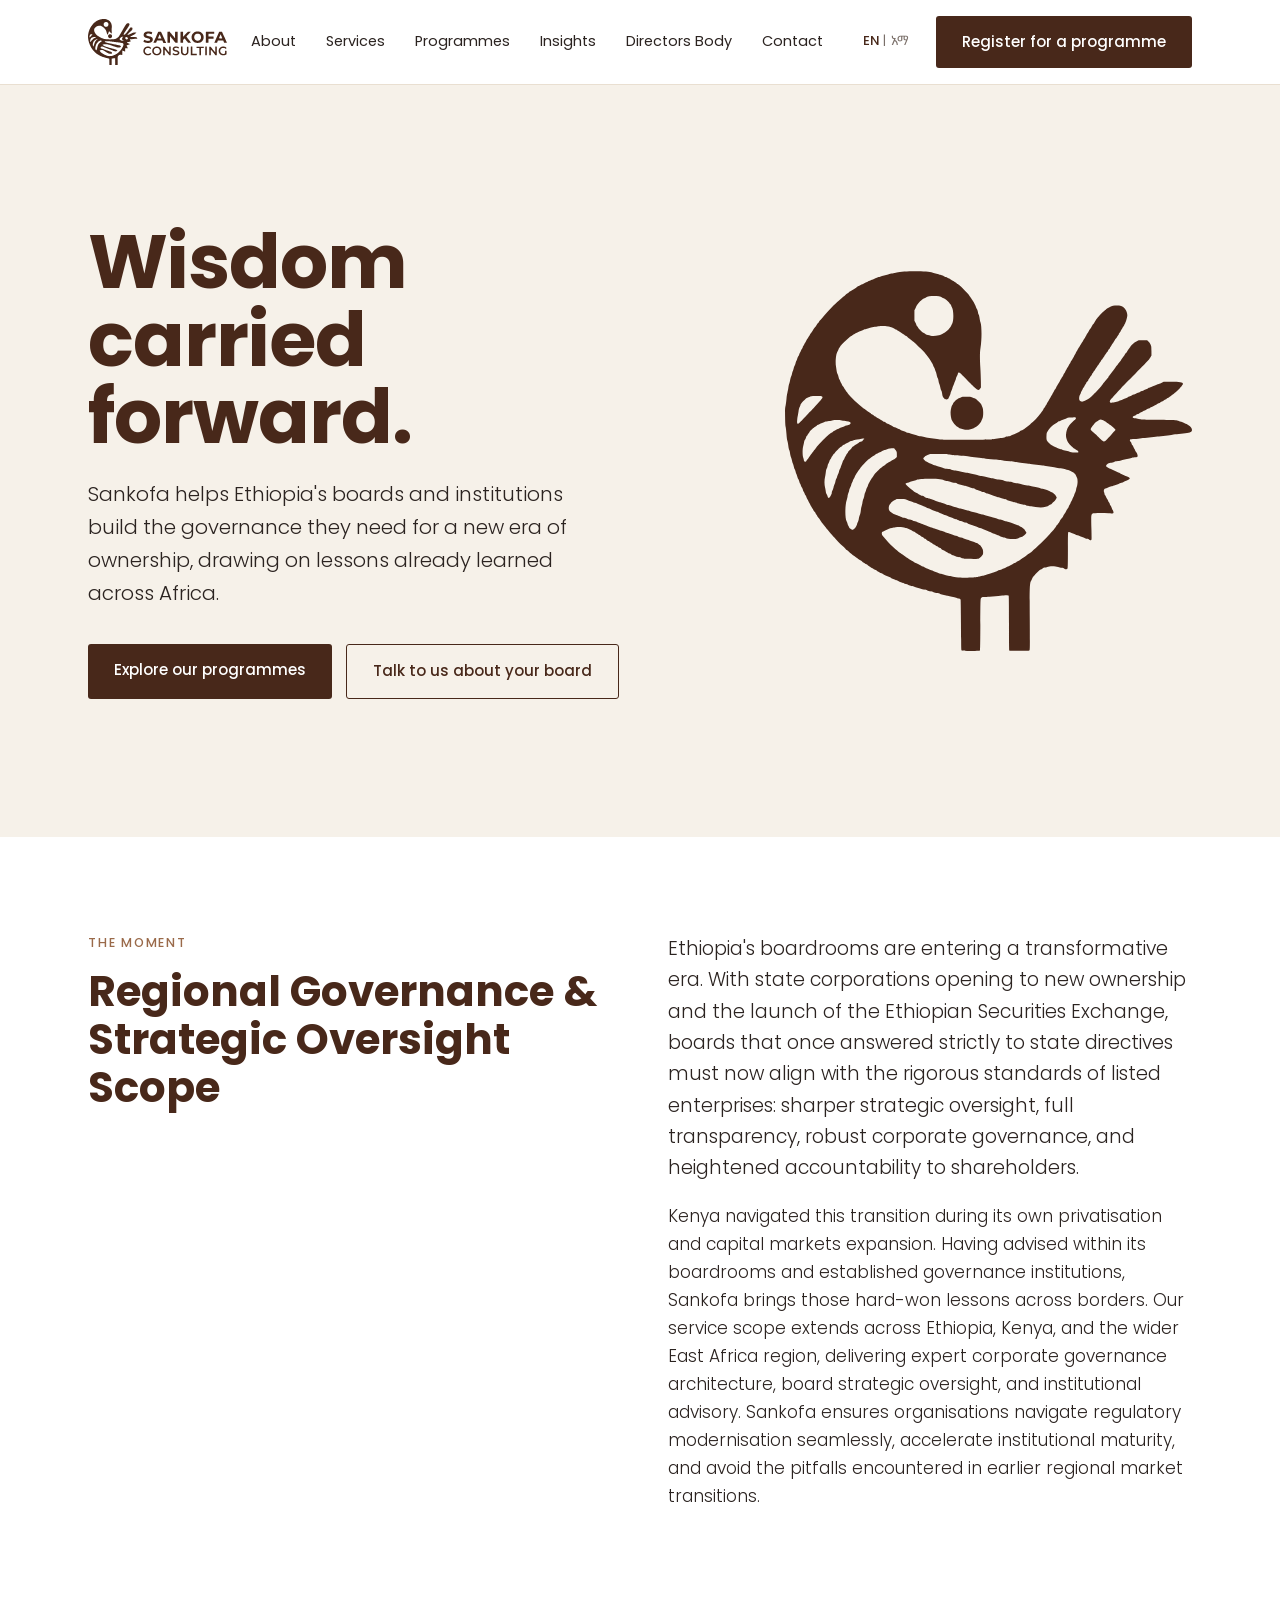
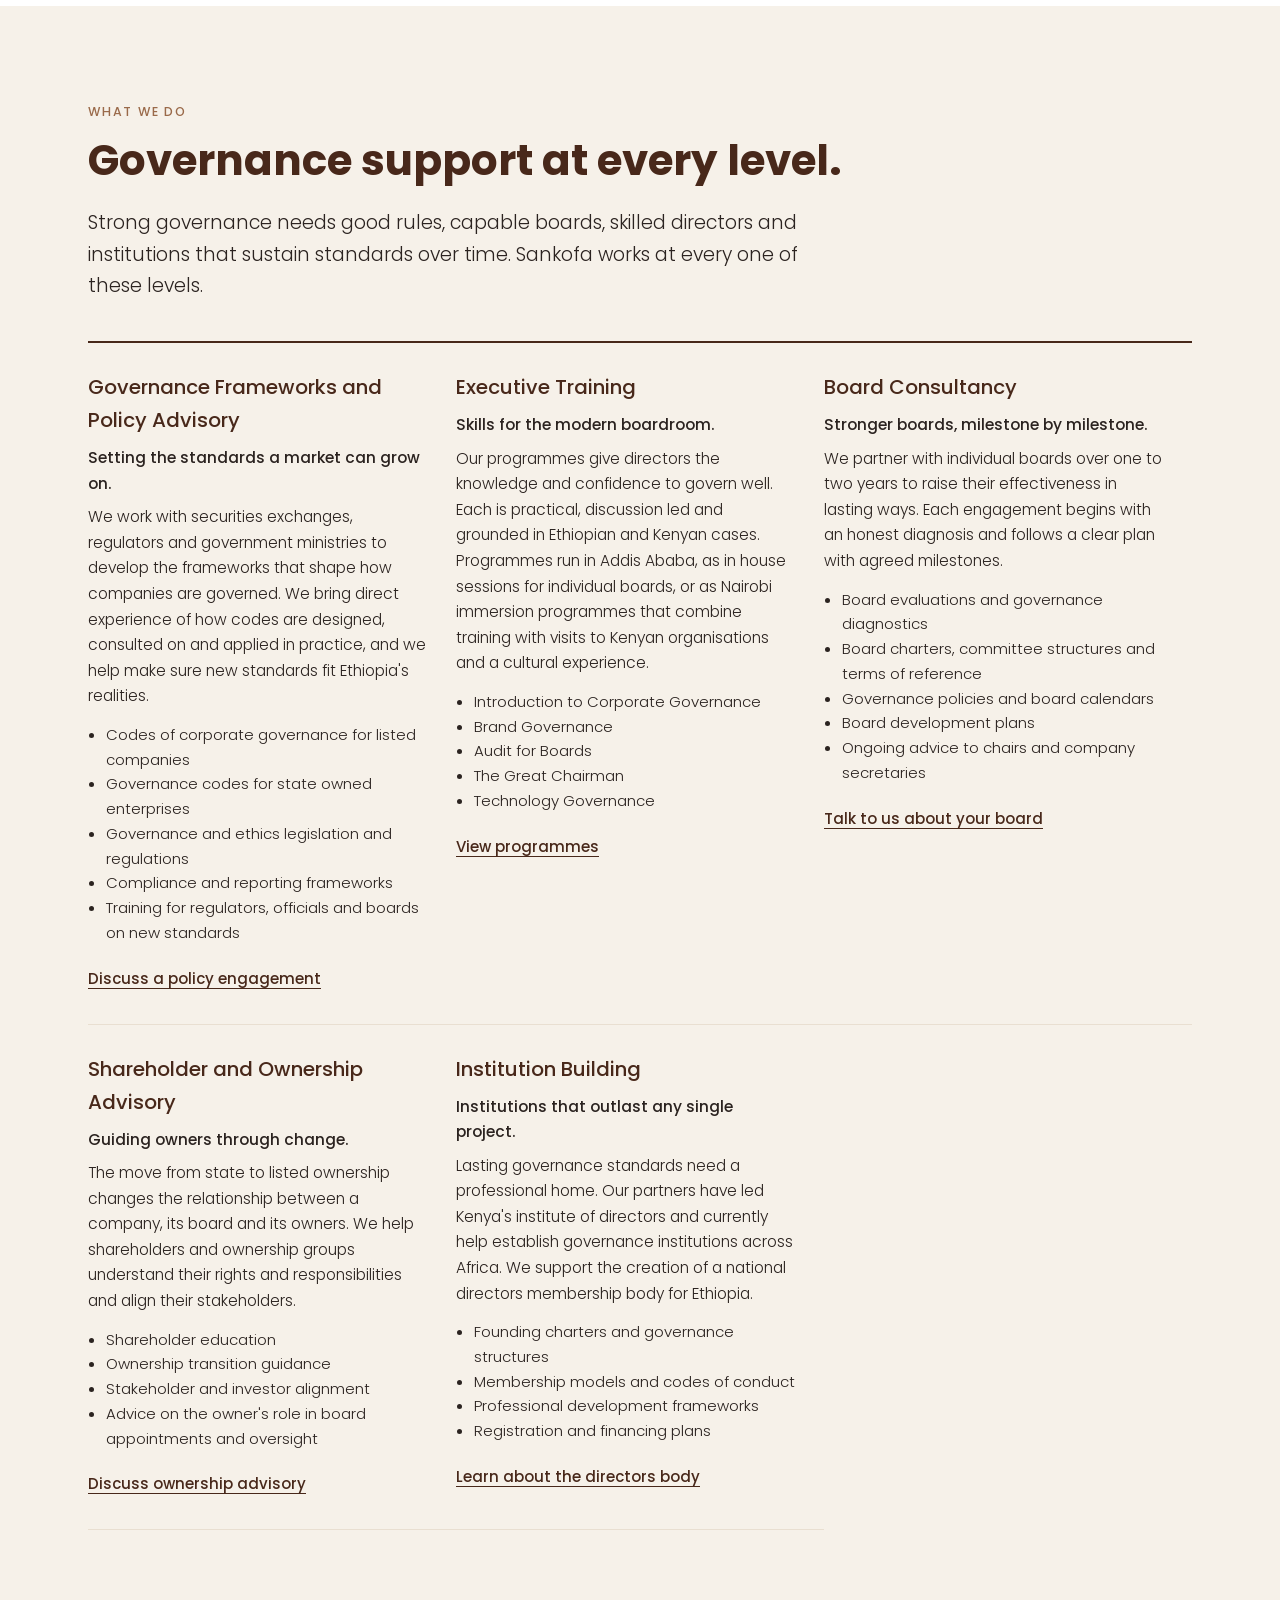
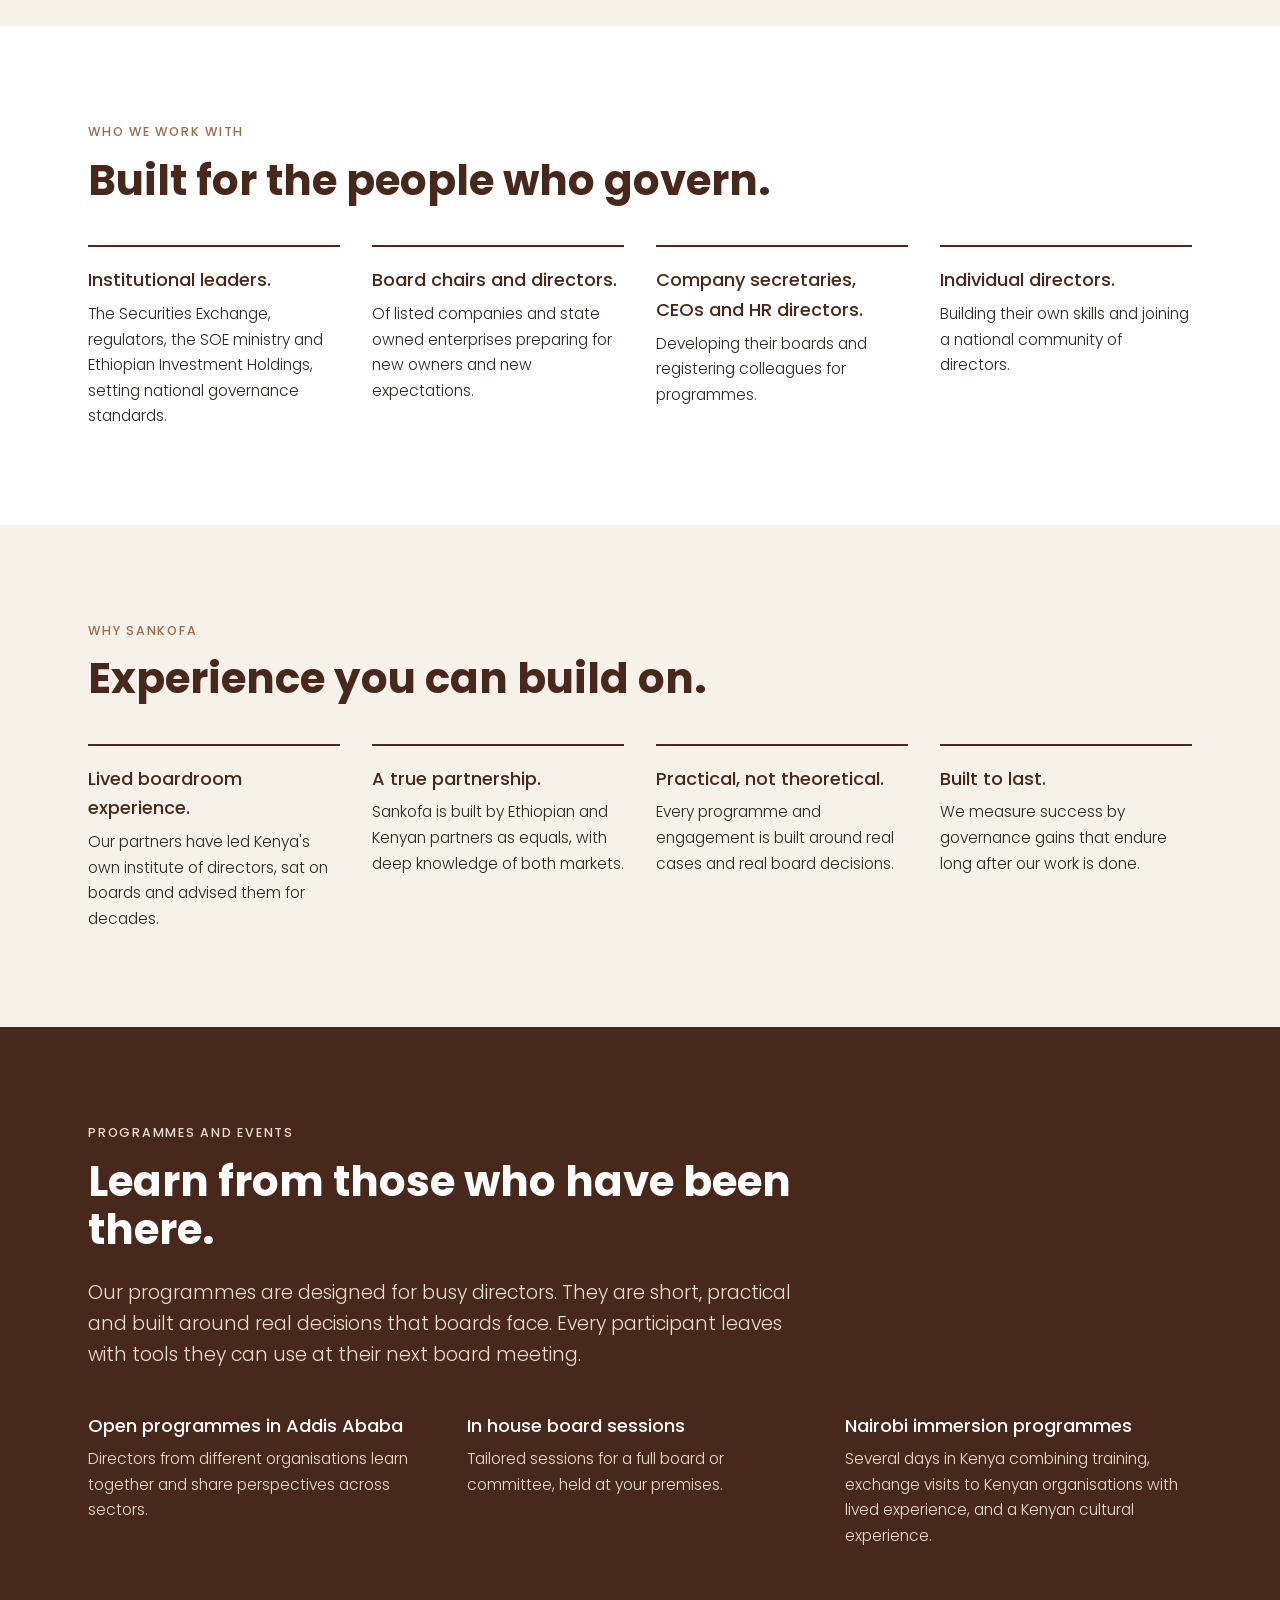
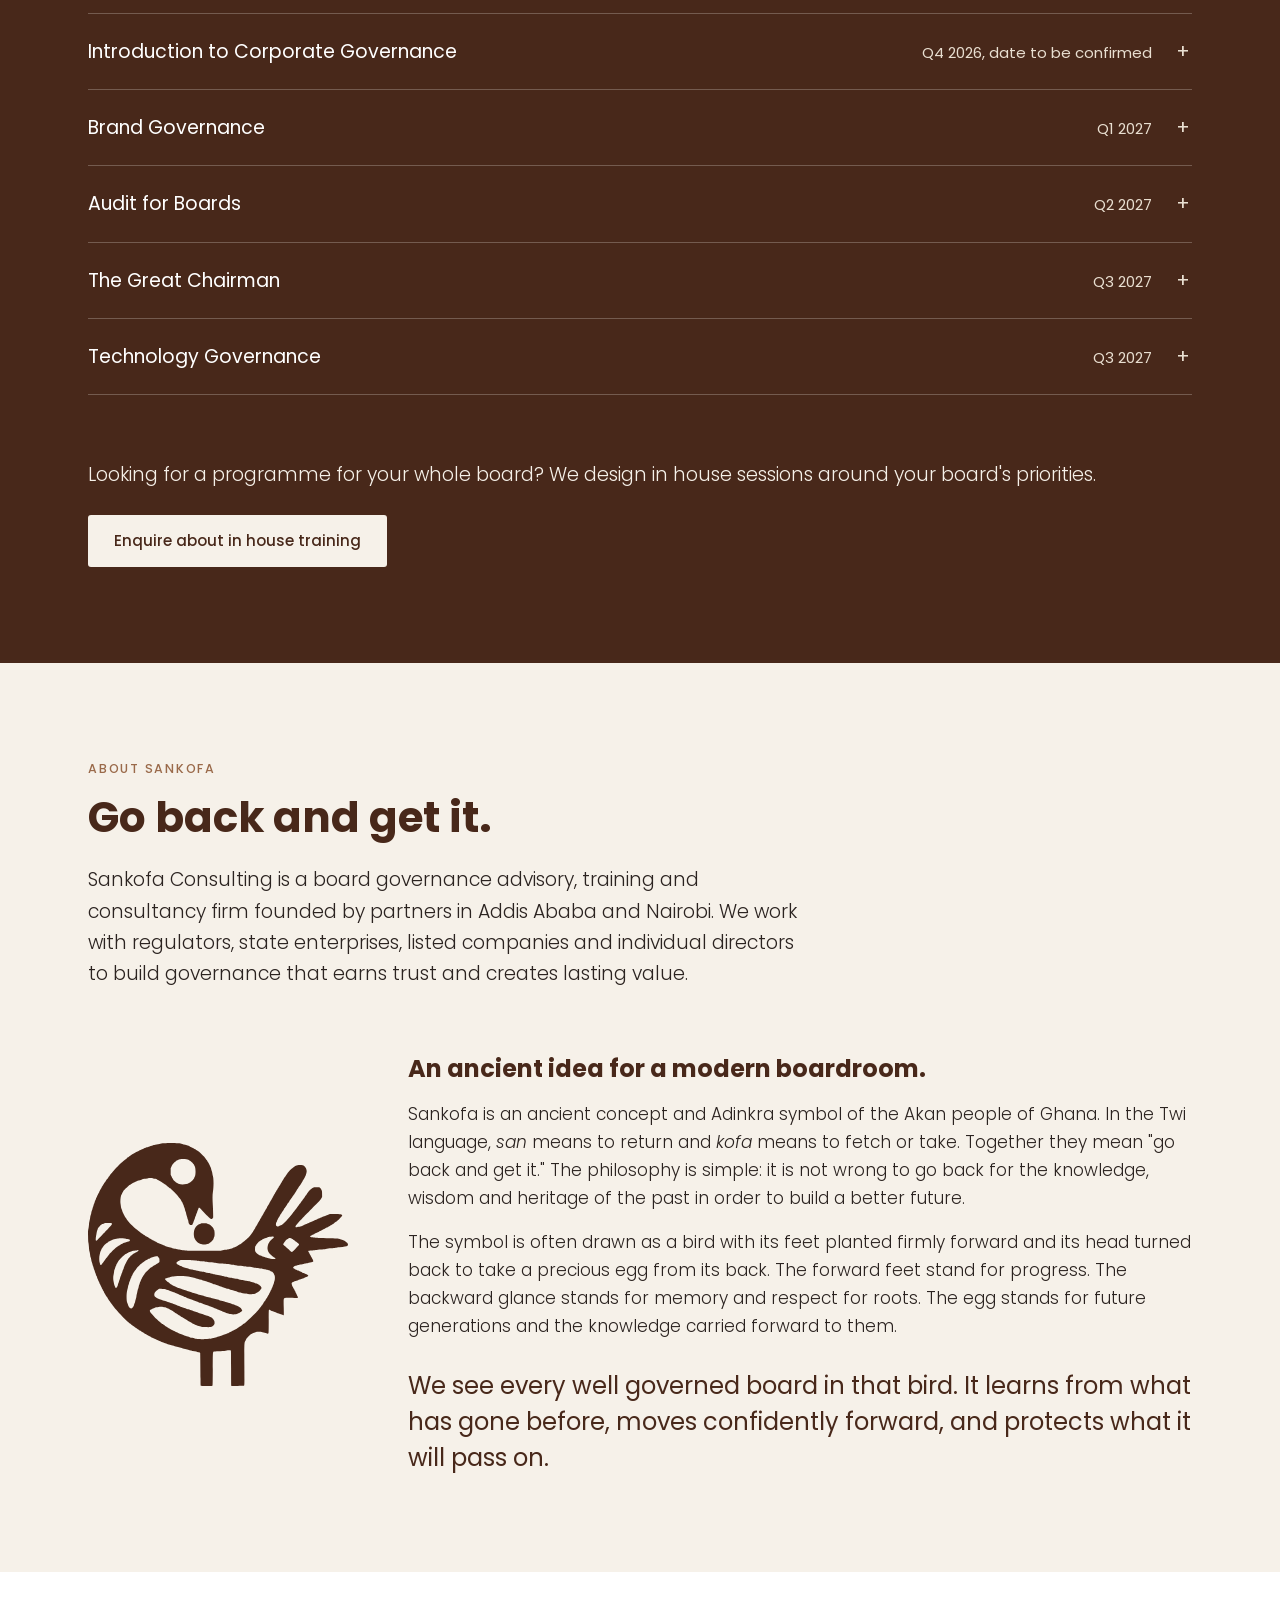
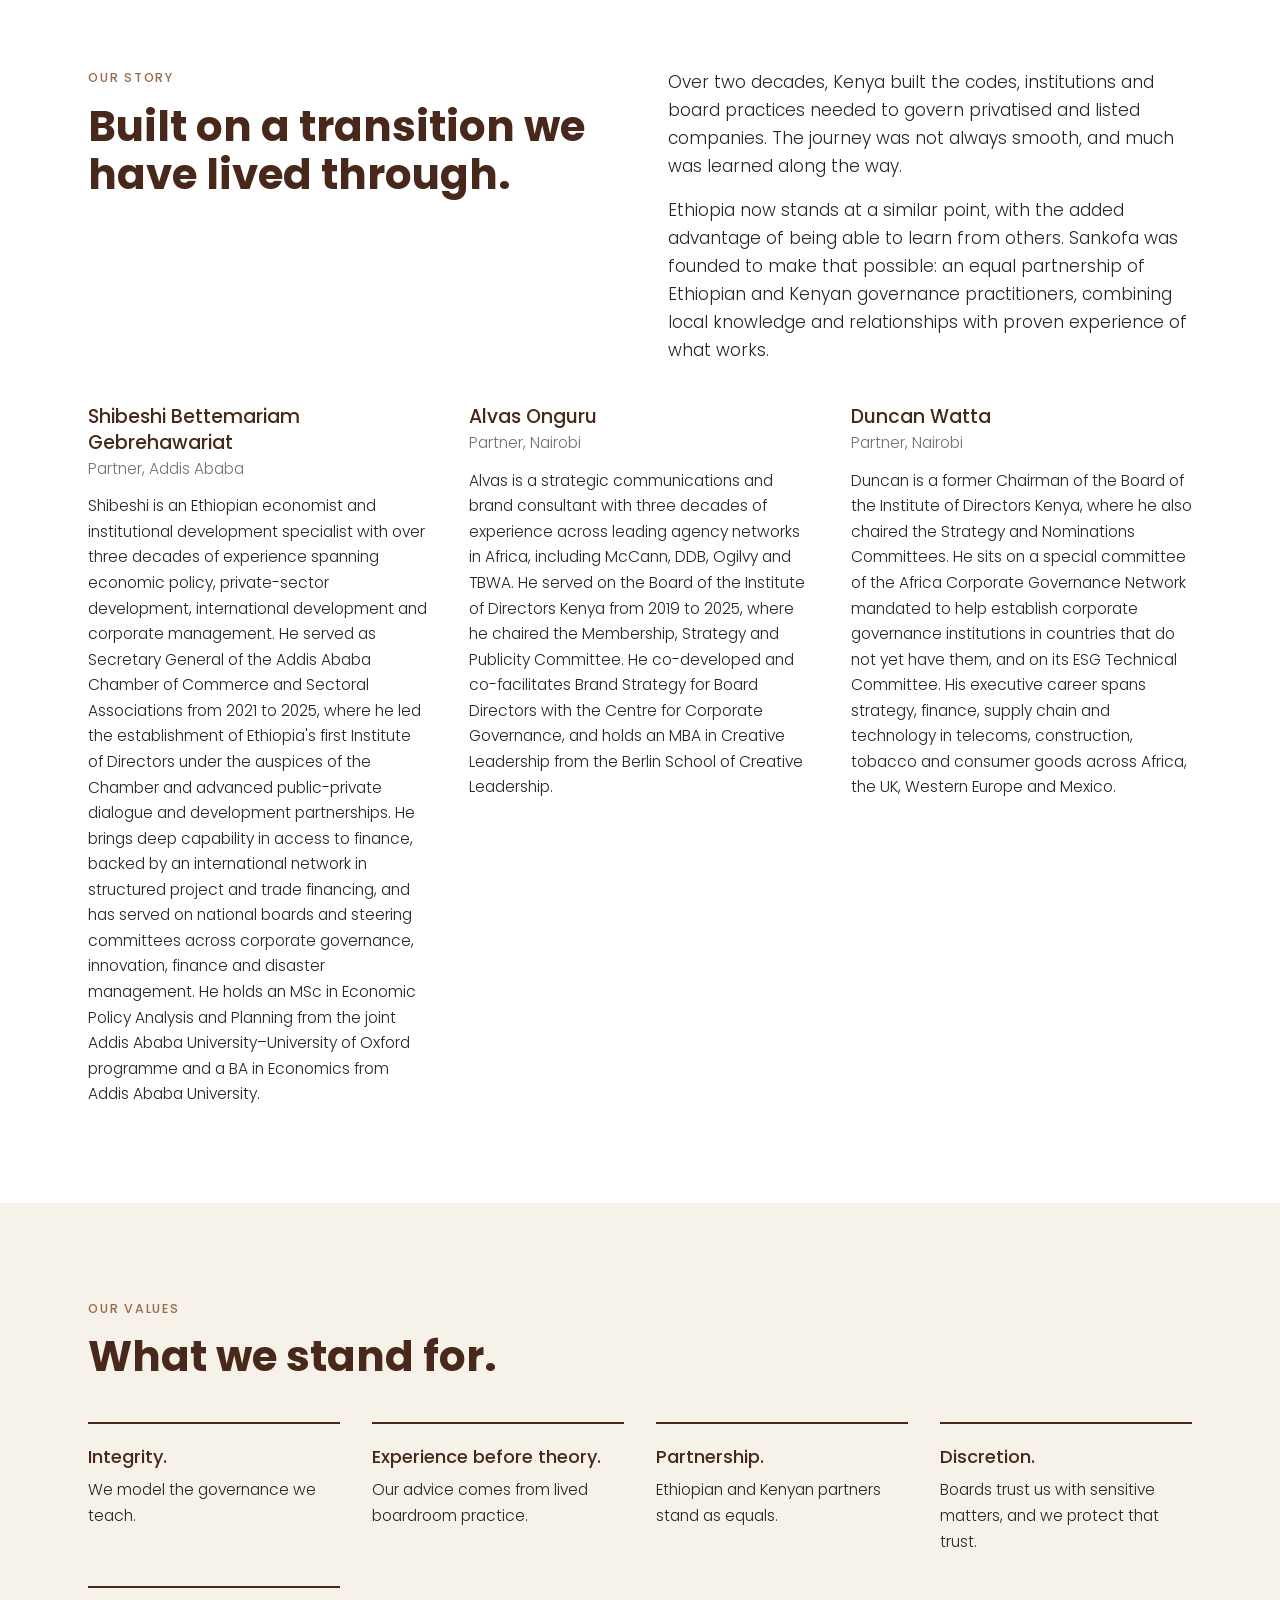
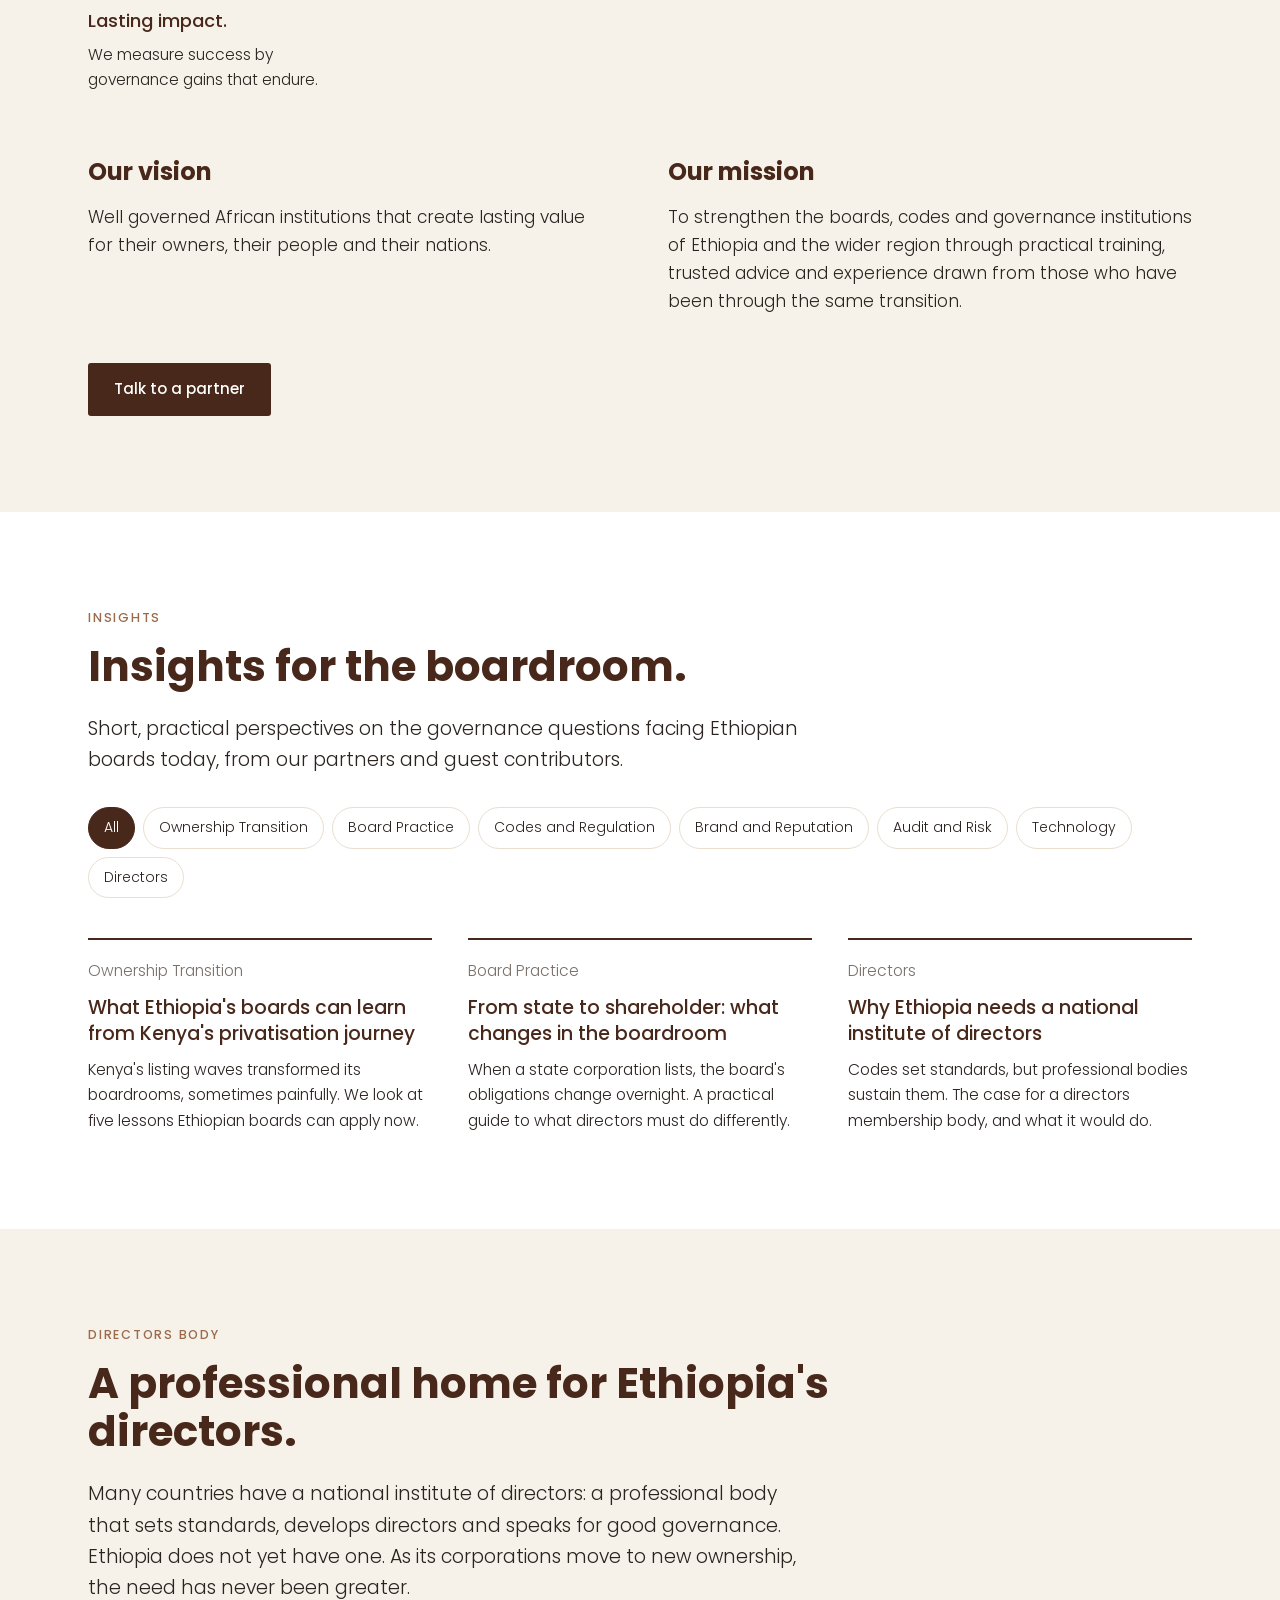
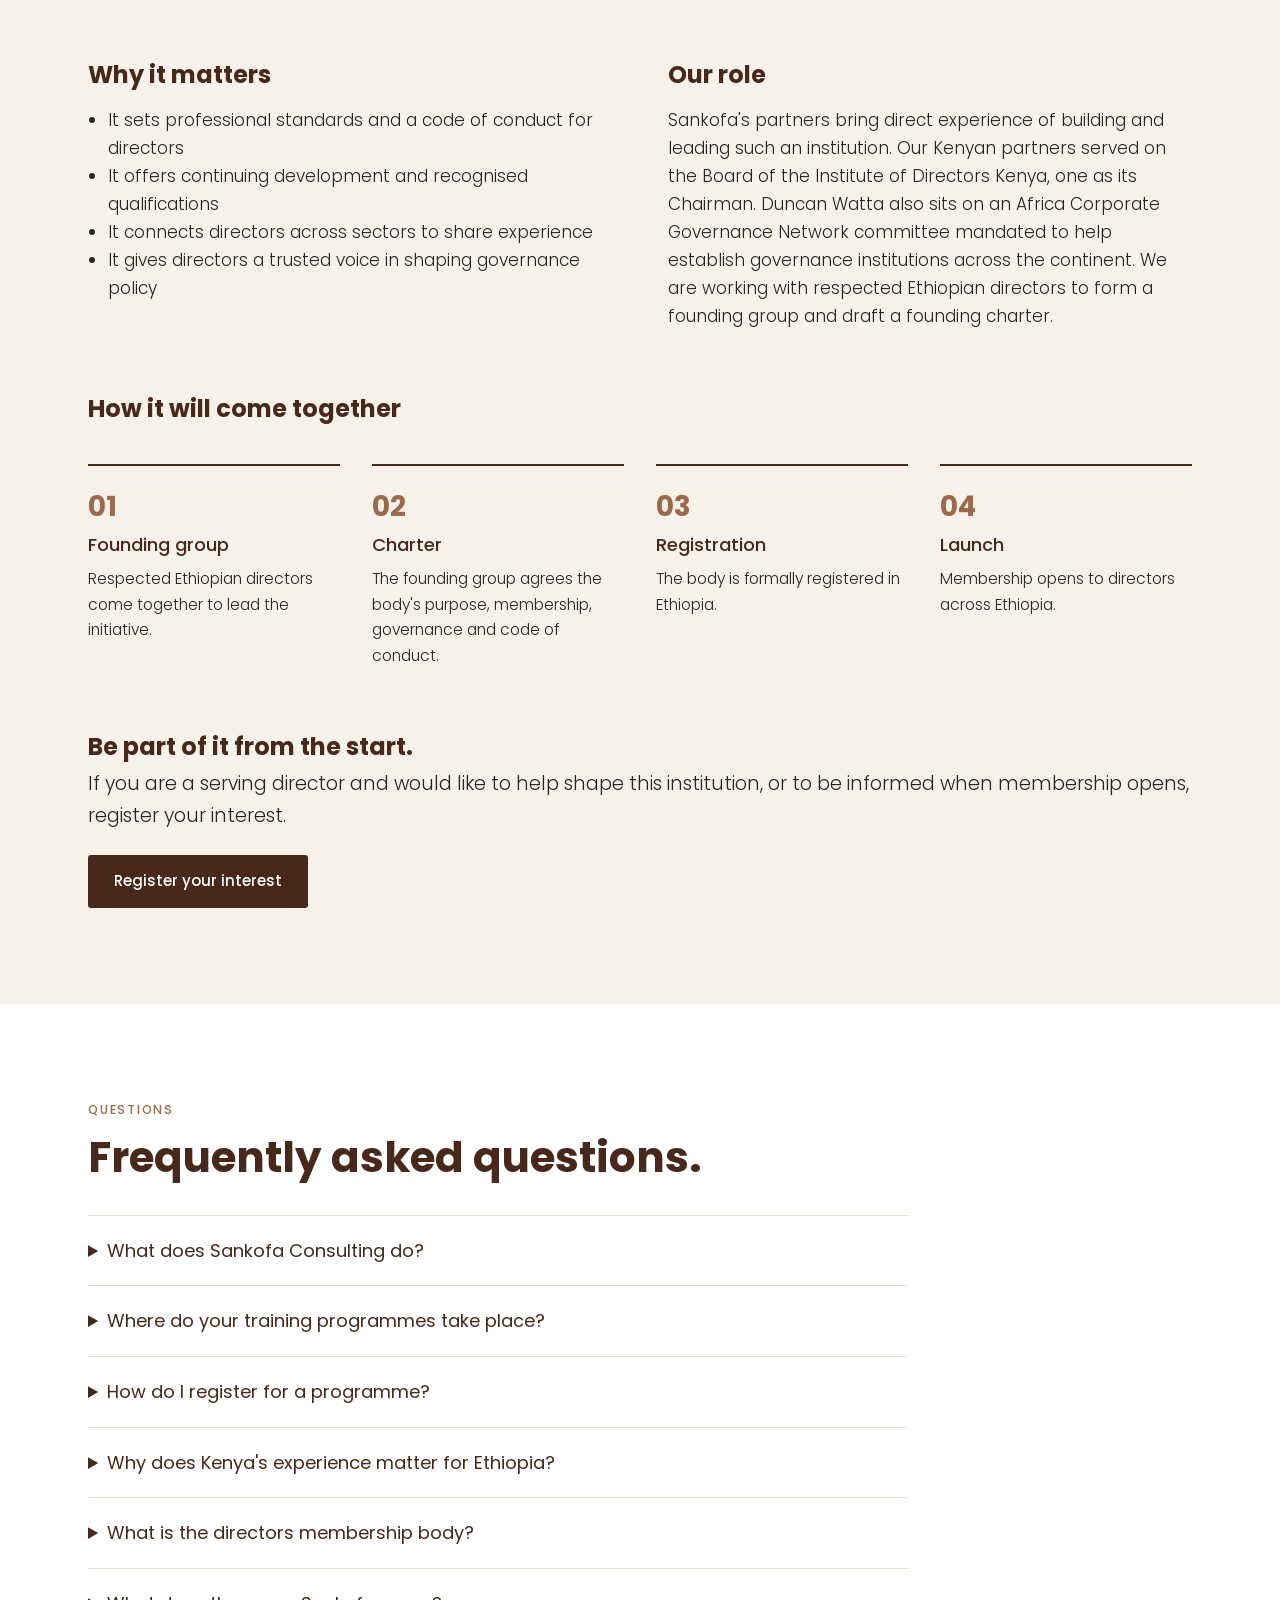
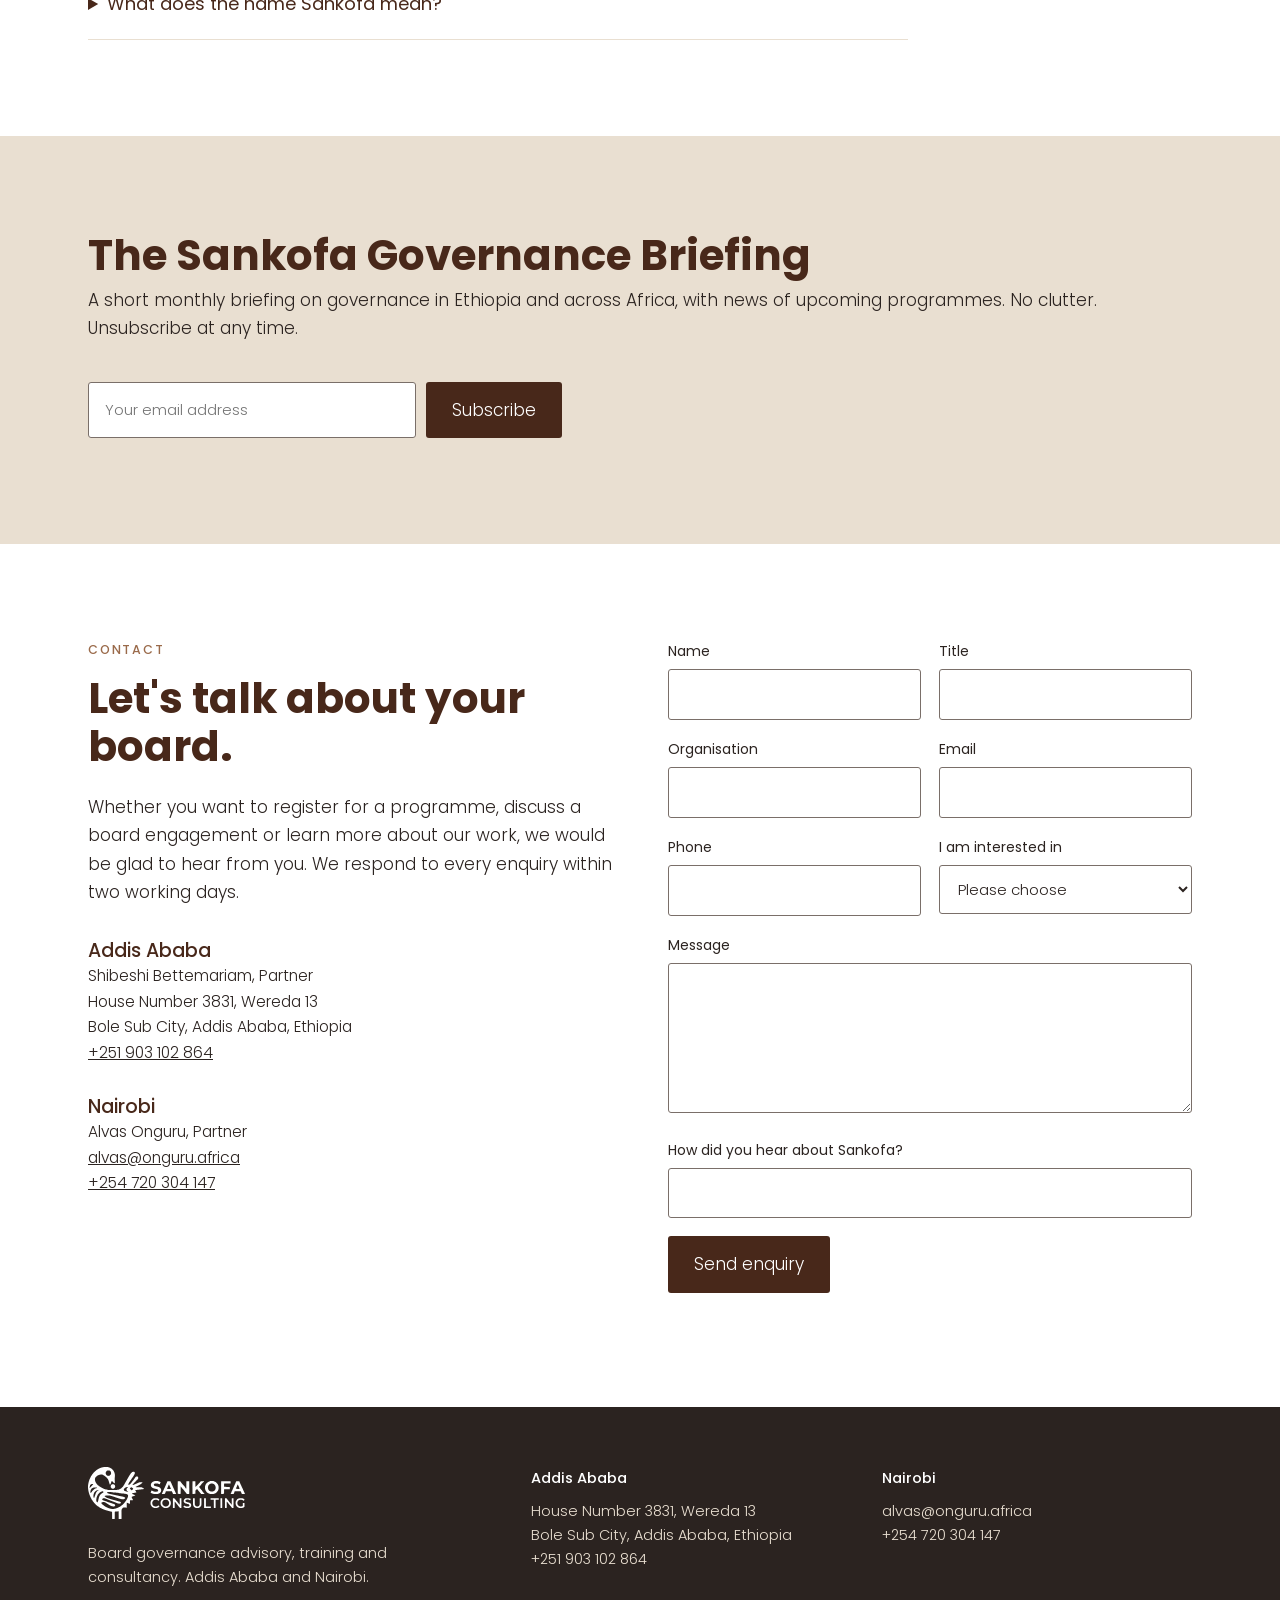
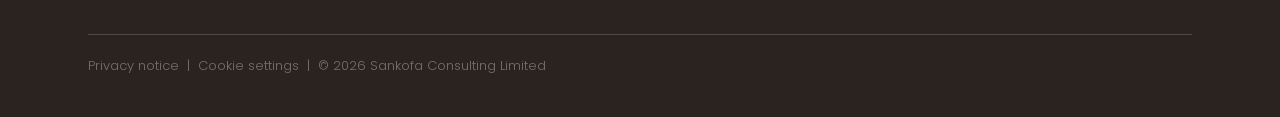
==== index.html @ 7379f422 "Added" ====
<!doctype html>
<html lang="en">
  <head>
    <meta charset="utf-8" />
    <meta
      name="viewport"
      content="width=device-width, initial-scale=1, viewport-fit=cover"
    />
    <title>
      Sankofa Consulting | Board Governance Advisory and Training, Ethiopia
    </title>
    <meta
      name="description"
      content="Sankofa helps Ethiopian boards, regulators and state enterprises build strong governance, drawing on Kenya's experience of privatisation and listing."
    />
    <meta name="theme-color" content="#48281a" />
    <meta property="og:type" content="website" />
    <meta property="og:site_name" content="Sankofa Consulting" />
    <meta
      property="og:title"
      content="Sankofa Consulting | Board Governance Advisory and Training, Ethiopia"
    />
    <meta
      property="og:description"
      content="Sankofa helps Ethiopian boards, regulators and state enterprises build strong governance, drawing on Kenya's experience of privatisation and listing."
    />
    <meta name="robots" content="index, follow" />
    <link rel="canonical" href="https://sankofa.africa/" />
    <link rel="alternate" hreflang="en" href="https://sankofa.africa/" />
    <link rel="alternate" hreflang="am" href="https://sankofa.africa/am/" />
    <link rel="alternate" hreflang="x-default" href="https://sankofa.africa/" />
    <meta property="og:url" content="https://sankofa.africa/" />
    <meta property="og:locale" content="en_GB" />
    <meta property="og:locale:alternate" content="am_ET" />
    <!-- TODO: create /og-image.jpg (1200x630, logo on parchment). -->
    <meta property="og:image" content="https://sankofa.africa/og-image.jpg" />
    <meta property="og:image:width" content="1200" />
    <meta property="og:image:height" content="630" />
    <meta
      property="og:image:alt"
      content="Sankofa Consulting: Board Governance Advisory and Training"
    />
    <meta name="twitter:card" content="summary_large_image" />
    <script type="application/ld+json">
      {
        "@context": "https://schema.org",
        "@graph": [
          {
            "@type": "ProfessionalService",
            "@id": "https://sankofa.africa/#organization",
            "name": "Sankofa Consulting Limited",
            "alternateName": "Sankofa Consulting",
            "url": "https://sankofa.africa/",
            "logo": "https://sankofa.africa/og-image.jpg",
            "description": "Board governance advisory, training and consultancy for Ethiopian boards, regulators and state enterprises.",
            "email": "alvas@onguru.africa",
            "telephone": "+254720304147",
            "areaServed": ["Ethiopia", "Kenya", "Africa"],
            "knowsAbout": [
              "Corporate governance",
              "Board consultancy",
              "Director training",
              "Codes of corporate governance",
              "State owned enterprise governance",
              "Privatisation and listing"
            ],
            "address": [
              {
                "@type": "PostalAddress",
                "streetAddress": "House Number 3831, Wereda 13, Bole Sub City",
                "addressLocality": "Addis Ababa",
                "addressCountry": "ET"
              },
              {
                "@type": "PostalAddress",
                "addressLocality": "Nairobi",
                "addressCountry": "KE"
              }
            ],
            "founder": [
              { "@type": "Person", "name": "Shibeshi Bettemariam Gebrehawariat", "jobTitle": "Partner", "workLocation": "Addis Ababa" },
              { "@type": "Person", "name": "Alvas Onguru", "jobTitle": "Partner", "workLocation": "Nairobi" },
              { "@type": "Person", "name": "Duncan Watta", "jobTitle": "Partner", "workLocation": "Nairobi" }
            ]
          },
          {
            "@type": "WebSite",
            "@id": "https://sankofa.africa/#website",
            "url": "https://sankofa.africa/",
            "name": "Sankofa Consulting",
            "inLanguage": "en",
            "publisher": { "@id": "https://sankofa.africa/#organization" }
          },
          {
            "@type": "ItemList",
            "name": "Board and director training programmes",
            "itemListElement": [
              { "@type": "Course", "position": 1, "name": "Introduction to Corporate Governance", "description": "The foundation for every director: what boards are for, the duties directors owe, and what changes when a company moves from state to listed ownership.", "provider": { "@id": "https://sankofa.africa/#organization" } },
              { "@type": "Course", "position": 2, "name": "Brand Governance", "description": "Treats brand and reputation as a board governance matter.", "provider": { "@id": "https://sankofa.africa/#organization" } },
              { "@type": "Course", "position": 3, "name": "Audit for Boards", "description": "Builds confidence in overseeing audit, risk and financial reporting.", "provider": { "@id": "https://sankofa.africa/#organization" } },
              { "@type": "Course", "position": 4, "name": "The Great Chairman", "description": "What great board leadership looks like in practice.", "provider": { "@id": "https://sankofa.africa/#organization" } },
              { "@type": "Course", "position": 5, "name": "Technology Governance", "description": "Equips boards to oversee technology strategy, cyber security, data risk and artificial intelligence.", "provider": { "@id": "https://sankofa.africa/#organization" } }
            ]
          }
        ]
      }
    </script>
    <link rel="preconnect" href="https://fonts.googleapis.com" />
    <link rel="preconnect" href="https://fonts.gstatic.com" crossorigin />
    <link
      href="https://fonts.googleapis.com/css2?family=Poppins:wght@300;400;500;700&family=Noto+Sans+Ethiopic:wght@400;500&display=swap"
      rel="stylesheet"
    />
    <link rel="stylesheet" href="assets/site.css" />
  </head>
  <body>
    <a class="skip" href="#main">Skip to content</a>
    <header>
      <div class="wrap nav">
        <a href="#" aria-label="Sankofa Consulting home"
          ><img
            src="assets/logo.svg"
            alt="Sankofa Consulting"
        /></a>
        <button
          class="menu-toggle"
          type="button"
          aria-expanded="false"
          aria-controls="primary-nav"
        >
          Menu
        </button>
        <nav aria-label="Main">
          <ul id="primary-nav">
            <li><a href="#about">About</a></li>
            <li><a href="#services">Services</a></li>
            <li><a href="#programmes">Programmes</a></li>
            <li><a href="#insights">Insights</a></li>
            <li><a href="#directors-body">Directors Body</a></li>
            <li><a href="#contact">Contact</a></li>
            <li class="lang">
              <span aria-current="true">EN</span> |
              <a href="am/index.html" lang="am" hreflang="am" aria-label="አማርኛ"
                >አማ</a
              >
            </li>
          </ul>
        </nav>
        <a class="btn" href="#programmes">Register for a programme</a>
      </div>
    </header>
    <main id="main">
      <section class="hero">
        <div class="wrap">
          <div>
            <h1>Wisdom carried forward.</h1>
            <p>
              Sankofa helps Ethiopia's boards and institutions build the
              governance they need for a new era of ownership, drawing on
              lessons already learned across Africa.
            </p>
            <div class="cta">
              <a class="btn" href="#programmes">Explore our programmes</a
              ><a
                class="btn ghost"
                href="#contact"
                data-interest="Board consultancy"
                >Talk to us about your board</a
              >
            </div>
          </div>
          <img
            class="bird"
            src="assets/bird.svg"
            alt=""
          />
        </div>
      </section>
      <section>
        <div class="wrap moment">
          <div>
            <span class="eyebrow">The moment</span>
            <h2>Regional Governance &amp; Strategic Oversight Scope</h2>
          </div>
          <div>
            <p class="lede">
              Ethiopia's boardrooms are entering a transformative era. With
              state corporations opening to new ownership and the launch of the
              Ethiopian Securities Exchange, boards that once answered strictly
              to state directives must now align with the rigorous standards of
              listed enterprises: sharper strategic oversight, full
              transparency, robust corporate governance, and heightened
              accountability to shareholders.
            </p>
            <p style="margin-top: 18px">
              Kenya navigated this transition during its own privatisation and
              capital markets expansion. Having advised within its boardrooms
              and established governance institutions, Sankofa brings those
              hard-won lessons across borders. Our service scope extends across
              Ethiopia, Kenya, and the wider East Africa region, delivering
              expert corporate governance architecture, board strategic
              oversight, and institutional advisory. Sankofa ensures
              organisations navigate regulatory modernisation seamlessly,
              accelerate institutional maturity, and avoid the pitfalls
              encountered in earlier regional market transitions.
            </p>
          </div>
        </div>
      </section>
      <section class="services alt" id="services">
        <div class="wrap">
          <span class="eyebrow">What we do</span>
          <h2>Governance support at every level.</h2>
          <p class="lede">
            Strong governance needs good rules, capable boards, skilled
            directors and institutions that sustain standards over time. Sankofa
            works at every one of these levels.
          </p>
          <div class="svc">
            <div>
              <h3>Governance Frameworks and Policy Advisory</h3>
              <p class="tag">Setting the standards a market can grow on.</p>
              <p>
                We work with securities exchanges, regulators and government
                ministries to develop the frameworks that shape how companies
                are governed. We bring direct experience of how codes are
                designed, consulted on and applied in practice, and we help make
                sure new standards fit Ethiopia's realities.
              </p>
              <ul>
                <li>Codes of corporate governance for listed companies</li>
                <li>Governance codes for state owned enterprises</li>
                <li>Governance and ethics legislation and regulations</li>
                <li>Compliance and reporting frameworks</li>
                <li>
                  Training for regulators, officials and boards on new standards
                </li>
              </ul>
              <a
                class="more"
                href="#contact"
                data-interest="Policy and frameworks"
                >Discuss a policy engagement</a
              >
            </div>
            <div>
              <h3>Executive Training</h3>
              <p class="tag">Skills for the modern boardroom.</p>
              <p>
                Our programmes give directors the knowledge and confidence to
                govern well. Each is practical, discussion led and grounded in
                Ethiopian and Kenyan cases. Programmes run in Addis Ababa, as in
                house sessions for individual boards, or as Nairobi immersion
                programmes that combine training with visits to Kenyan
                organisations and a cultural experience.
              </p>
              <ul>
                <li>Introduction to Corporate Governance</li>
                <li>Brand Governance</li>
                <li>Audit for Boards</li>
                <li>The Great Chairman</li>
                <li>Technology Governance</li>
              </ul>
              <a class="more" href="#programmes">View programmes</a>
            </div>
            <div>
              <h3>Board Consultancy</h3>
              <p class="tag">Stronger boards, milestone by milestone.</p>
              <p>
                We partner with individual boards over one to two years to raise
                their effectiveness in lasting ways. Each engagement begins with
                an honest diagnosis and follows a clear plan with agreed
                milestones.
              </p>
              <ul>
                <li>Board evaluations and governance diagnostics</li>
                <li>
                  Board charters, committee structures and terms of reference
                </li>
                <li>Governance policies and board calendars</li>
                <li>Board development plans</li>
                <li>Ongoing advice to chairs and company secretaries</li>
              </ul>
              <a class="more" href="#contact" data-interest="Board consultancy"
                >Talk to us about your board</a
              >
            </div>
            <div>
              <h3>Shareholder and Ownership Advisory</h3>
              <p class="tag">Guiding owners through change.</p>
              <p>
                The move from state to listed ownership changes the relationship
                between a company, its board and its owners. We help
                shareholders and ownership groups understand their rights and
                responsibilities and align their stakeholders.
              </p>
              <ul>
                <li>Shareholder education</li>
                <li>Ownership transition guidance</li>
                <li>Stakeholder and investor alignment</li>
                <li>
                  Advice on the owner's role in board appointments and oversight
                </li>
              </ul>
              <a
                class="more"
                href="#contact"
                data-interest="Shareholder advisory"
                >Discuss ownership advisory</a
              >
            </div>
            <div>
              <h3>Institution Building</h3>
              <p class="tag">Institutions that outlast any single project.</p>
              <p>
                Lasting governance standards need a professional home. Our
                partners have led Kenya's institute of directors and currently
                help establish governance institutions across Africa. We support
                the creation of a national directors membership body for
                Ethiopia.
              </p>
              <ul>
                <li>Founding charters and governance structures</li>
                <li>Membership models and codes of conduct</li>
                <li>Professional development frameworks</li>
                <li>Registration and financing plans</li>
              </ul>
              <a class="more" href="#directors-body"
                >Learn about the directors body</a
              >
            </div>
          </div>
        </div>
      </section>
      <section>
        <div class="wrap">
          <span class="eyebrow">Who we work with</span>
          <h2>Built for the people who govern.</h2>
          <ul class="points">
            <li>
              <strong>Institutional leaders.</strong> The Securities Exchange,
              regulators, the SOE ministry and Ethiopian Investment Holdings,
              setting national governance standards.
            </li>
            <li>
              <strong>Board chairs and directors.</strong> Of listed companies
              and state owned enterprises preparing for new owners and new
              expectations.
            </li>
            <li>
              <strong>Company secretaries, CEOs and HR directors.</strong>
              Developing their boards and registering colleagues for
              programmes.
            </li>
            <li>
              <strong>Individual directors.</strong> Building their own skills
              and joining a national community of directors.
            </li>
          </ul>
        </div>
      </section>
      <section class="alt">
        <div class="wrap">
          <span class="eyebrow">Why Sankofa</span>
          <h2>Experience you can build on.</h2>
          <ul class="points">
            <li>
              <strong>Lived boardroom experience.</strong> Our partners have led
              Kenya's own institute of directors, sat on boards and advised them
              for decades.
            </li>
            <li>
              <strong>A true partnership.</strong> Sankofa is built by Ethiopian
              and Kenyan partners as equals, with deep knowledge of both
              markets.
            </li>
            <li>
              <strong>Practical, not theoretical.</strong> Every programme and
              engagement is built around real cases and real board decisions.
            </li>
            <li>
              <strong>Built to last.</strong> We measure success by governance
              gains that endure long after our work is done.
            </li>
          </ul>
        </div>
      </section>
      <section class="prog" id="programmes">
        <div class="wrap">
          <span class="eyebrow">Programmes and events</span>
          <h2>Learn from those who have been there.</h2>
          <p class="lede">
            Our programmes are designed for busy directors. They are short,
            practical and built around real decisions that boards face. Every
            participant leaves with tools they can use at their next board
            meeting.
          </p>
          <div class="formats">
            <div>
              <h3>Open programmes in Addis Ababa</h3>
              <p>
                Directors from different organisations learn together and share
                perspectives across sectors.
              </p>
            </div>
            <div>
              <h3>In house board sessions</h3>
              <p>
                Tailored sessions for a full board or committee, held at your
                premises.
              </p>
            </div>
            <div>
              <h3>Nairobi immersion programmes</h3>
              <p>
                Several days in Kenya combining training, exchange visits to
                Kenyan organisations with lived experience, and a Kenyan
                cultural experience.
              </p>
            </div>
          </div>

          <!-- TODO: confirm dates and fees, and link brochures (PDF) once designed. -->
          <details>
            <summary>
              Introduction to Corporate Governance<span
                >Q4 2026, date to be confirmed</span
              >
            </summary>
            <div class="detail">
              <p>
                The foundation for every director. This programme covers what
                boards are for, the duties directors owe, and what changes when
                a company moves from state to listed ownership.
              </p>
              <h4>You will learn to</h4>
              <ul>
                <li>
                  Understand the role, duties and liabilities of a director
                </li>
                <li>
                  Distinguish the work of the board from the work of management
                </li>
                <li>
                  Apply the core principles of good governance to your own board
                </li>
                <li>
                  Prepare for the expectations of listing, disclosure and
                  shareholder accountability
                </li>
              </ul>
              <h4>Who should attend</h4>
              <p>
                New and serving directors, especially of companies preparing to
                list or recently divested.
              </p>
              <div class="actions">
                <a
                  class="btn"
                  href="#contact"
                  data-interest="Training"
                  data-programme="Introduction to Corporate Governance"
                  >Register</a
                >
                <span class="muted"
                  >Format and fee to be confirmed. Brochure coming soon.</span
                >
              </div>
            </div>
          </details>
          <details>
            <summary>Brand Governance<span>Q1 2027</span></summary>
            <div class="detail">
              <p>
                A company's reputation is one of its most valuable assets, yet
                few boards oversee it. Based on the Brand Strategy for Board
                Directors programme, this course treats brand as a governance
                matter.
              </p>
              <h4>You will learn to</h4>
              <ul>
                <li>
                  See brand as a strategic asset that requires board oversight
                </li>
                <li>Ask management the right questions about brand strategy</li>
                <li>
                  Read brand health indicators and oversee reputational risk
                </li>
                <li>Guide the board through a brand crisis</li>
              </ul>
              <h4>Who should attend</h4>
              <p>
                Directors, chairs and executives who report to the board on
                strategy and reputation.
              </p>
              <div class="actions">
                <a
                  class="btn"
                  href="#contact"
                  data-interest="Training"
                  data-programme="Brand Governance"
                  >Register</a
                >
                <span class="muted"
                  >Format and fee to be confirmed. Brochure coming soon.</span
                >
              </div>
            </div>
          </details>
          <details>
            <summary>Audit for Boards<span>Q2 2027</span></summary>
            <div class="detail">
              <p>
                Financial oversight is at the heart of the board's duty to
                shareholders. This programme builds confidence in overseeing
                audit, risk and financial reporting.
              </p>
              <h4>You will learn to</h4>
              <ul>
                <li>
                  Understand the role and composition of an effective audit
                  committee
                </li>
                <li>Oversee internal and external audit</li>
                <li>Interpret financial statements and key risk indicators</li>
                <li>Strengthen internal controls and risk management</li>
              </ul>
              <h4>Who should attend</h4>
              <p>
                Audit and risk committee members, chairs and directors without a
                financial background.
              </p>
              <div class="actions">
                <a
                  class="btn"
                  href="#contact"
                  data-interest="Training"
                  data-programme="Audit for Boards"
                  >Register</a
                >
                <span class="muted"
                  >Format and fee to be confirmed. Brochure coming soon.</span
                >
              </div>
            </div>
          </details>
          <details>
            <summary>The Great Chairman<span>Q3 2027</span></summary>
            <div class="detail">
              <p>
                The chair sets the tone for the whole board. This programme
                explores what great board leadership looks like in practice.
              </p>
              <h4>You will learn to</h4>
              <ul>
                <li>Lead effective, focused board meetings</li>
                <li>Build a strong, balanced relationship with the CEO</li>
                <li>
                  Manage board dynamics, dissent and difficult conversations
                </li>
                <li>Lead board evaluation and succession planning</li>
              </ul>
              <h4>Who should attend</h4>
              <p>Current and aspiring chairs and committee chairs.</p>
              <div class="actions">
                <a
                  class="btn"
                  href="#contact"
                  data-interest="Training"
                  data-programme="The Great Chairman"
                  >Register</a
                >
                <span class="muted"
                  >Format and fee to be confirmed. Brochure coming soon.</span
                >
              </div>
            </div>
          </details>
          <details>
            <summary>Technology Governance<span>Q3 2027</span></summary>
            <div class="detail">
              <p>
                Technology now shapes strategy, risk and value in every sector.
                This programme equips boards to oversee it with confidence.
              </p>
              <h4>You will learn to</h4>
              <ul>
                <li>
                  Oversee technology strategy and major digital investments
                </li>
                <li>Understand and govern cyber security and data risk</li>
                <li>Ask the right questions about artificial intelligence</li>
                <li>Build technology expertise into board composition</li>
              </ul>
              <h4>Who should attend</h4>
              <p>
                All directors, particularly those on risk, audit and strategy
                committees.
              </p>
              <div class="actions">
                <a
                  class="btn"
                  href="#contact"
                  data-interest="Training"
                  data-programme="Technology Governance"
                  >Register</a
                >
                <span class="muted"
                  >Format and fee to be confirmed. Brochure coming soon.</span
                >
              </div>
            </div>
          </details>

          <div class="closing">
            <p>
              Looking for a programme for your whole board? We design in house
              sessions around your board's priorities.
            </p>
            <a
              class="btn"
              href="#contact"
              data-interest="Training"
              data-message="I would like to discuss an in house programme for our board."
              >Enquire about in house training</a
            >
          </div>
        </div>
      </section>
      <section class="alt" id="about">
        <div class="wrap">
          <span class="eyebrow">About Sankofa</span>
          <h2>Go back and get it.</h2>
          <p class="lede">
            Sankofa Consulting is a board governance advisory, training and
            consultancy firm founded by partners in Addis Ababa and Nairobi. We
            work with regulators, state enterprises, listed companies and
            individual directors to build governance that earns trust and
            creates lasting value.
          </p>
        </div>
        <div class="wrap name" style="margin-top: 64px">
          <img
            src="assets/bird.svg"
            alt="The Sankofa bird"
          />
          <div>
            <h3 class="sub">An ancient idea for a modern boardroom.</h3>
            <p>
              Sankofa is an ancient concept and Adinkra symbol of the Akan
              people of Ghana. In the Twi language, <i lang="tw">san</i> means
              to return and <i lang="tw">kofa</i> means to fetch or take.
              Together they mean "go back and get it." The philosophy is simple:
              it is not wrong to go back for the knowledge, wisdom and heritage
              of the past in order to build a better future.
            </p>
            <p>
              The symbol is often drawn as a bird with its feet planted firmly
              forward and its head turned back to take a precious egg from its
              back. The forward feet stand for progress. The backward glance
              stands for memory and respect for roots. The egg stands for future
              generations and the knowledge carried forward to them.
            </p>
            <blockquote>
              We see every well governed board in that bird. It learns from what
              has gone before, moves confidently forward, and protects what it
              will pass on.
            </blockquote>
          </div>
        </div>
      </section>
      <section>
        <div class="wrap split">
          <div>
            <span class="eyebrow">Our story</span>
            <h2>Built on a transition we have lived through.</h2>
          </div>
          <div>
            <p>
              Over two decades, Kenya built the codes, institutions and board
              practices needed to govern privatised and listed companies. The
              journey was not always smooth, and much was learned along the way.
            </p>
            <p>
              Ethiopia now stands at a similar point, with the added advantage
              of being able to learn from others. Sankofa was founded to make
              that possible: an equal partnership of Ethiopian and Kenyan
              governance practitioners, combining local knowledge and
              relationships with proven experience of what works.
            </p>
          </div>
        </div>
        <div class="wrap">
          <div class="partners">
            <div>
              <h3>Shibeshi Bettemariam Gebrehawariat</h3>
              <p class="role">Partner, Addis Ababa</p>
              <p>
                Shibeshi is an Ethiopian economist and institutional development
                specialist with over three decades of experience spanning
                economic policy, private-sector development, international
                development and corporate management. He served as Secretary
                General of the Addis Ababa Chamber of Commerce and Sectoral
                Associations from 2021 to 2025, where he led the establishment
                of Ethiopia's first Institute of Directors under the auspices of
                the Chamber and advanced public-private dialogue and development
                partnerships. He brings deep capability in access to finance,
                backed by an international network in structured project and
                trade financing, and has served on national boards and steering
                committees across corporate governance, innovation, finance and
                disaster management. He holds an MSc in Economic Policy Analysis
                and Planning from the joint Addis Ababa University–University of
                Oxford programme and a BA in Economics from Addis Ababa
                University.
              </p>
            </div>
            <div>
              <h3>Alvas Onguru</h3>
              <p class="role">Partner, Nairobi</p>
              <p>
                Alvas is a strategic communications and brand consultant with
                three decades of experience across leading agency networks in
                Africa, including McCann, DDB, Ogilvy and TBWA. He served on the
                Board of the Institute of Directors Kenya from 2019 to 2025,
                where he chaired the Membership, Strategy and Publicity
                Committee. He co-developed and co-facilitates Brand Strategy for
                Board Directors with the Centre for Corporate Governance, and
                holds an MBA in Creative Leadership from the Berlin School of
                Creative Leadership.
              </p>
            </div>
            <div>
              <h3>Duncan Watta</h3>
              <p class="role">Partner, Nairobi</p>
              <p>
                Duncan is a former Chairman of the Board of the Institute of
                Directors Kenya, where he also chaired the Strategy and
                Nominations Committees. He sits on a special committee of the
                Africa Corporate Governance Network mandated to help establish
                corporate governance institutions in countries that do not yet
                have them, and on its ESG Technical Committee. His executive
                career spans strategy, finance, supply chain and technology in
                telecoms, construction, tobacco and consumer goods across
                Africa, the UK, Western Europe and Mexico.
              </p>
            </div>
          </div>
        </div>
      </section>
      <section class="alt">
        <div class="wrap">
          <span class="eyebrow">Our values</span>
          <h2>What we stand for.</h2>
          <ul class="points">
            <li>
              <strong>Integrity.</strong> We model the governance we teach.
            </li>
            <li>
              <strong>Experience before theory.</strong> Our advice comes from
              lived boardroom practice.
            </li>
            <li>
              <strong>Partnership.</strong> Ethiopian and Kenyan partners stand
              as equals.
            </li>
            <li>
              <strong>Discretion.</strong> Boards trust us with sensitive
              matters, and we protect that trust.
            </li>
            <li>
              <strong>Lasting impact.</strong> We measure success by governance
              gains that endure.
            </li>
          </ul>
          <div class="split" style="margin-top: 64px">
            <div>
              <h3 class="sub">Our vision</h3>
              <p>
                Well governed African institutions that create lasting value for
                their owners, their people and their nations.
              </p>
            </div>
            <div>
              <h3 class="sub">Our mission</h3>
              <p>
                To strengthen the boards, codes and governance institutions of
                Ethiopia and the wider region through practical training,
                trusted advice and experience drawn from those who have been
                through the same transition.
              </p>
            </div>
          </div>
          <a class="btn" href="#contact" style="margin-top: 48px"
            >Talk to a partner</a
          >
        </div>
      </section>
      <section id="insights">
        <div class="wrap">
          <span class="eyebrow">Insights</span>
          <h2>Insights for the boardroom.</h2>
          <p class="lede">
            Short, practical perspectives on the governance questions facing
            Ethiopian boards today, from our partners and guest contributors.
          </p>
          <div
            class="filters"
            role="group"
            aria-label="Filter insights by topic"
          >
            <button type="button" data-topic="all" aria-pressed="true">
              All
            </button>
            <button type="button" data-topic="ownership" aria-pressed="false">
              Ownership Transition
            </button>
            <button type="button" data-topic="board" aria-pressed="false">
              Board Practice
            </button>
            <button type="button" data-topic="codes" aria-pressed="false">
              Codes and Regulation
            </button>
            <button type="button" data-topic="brand" aria-pressed="false">
              Brand and Reputation
            </button>
            <button type="button" data-topic="audit" aria-pressed="false">
              Audit and Risk
            </button>
            <button type="button" data-topic="technology" aria-pressed="false">
              Technology
            </button>
            <button type="button" data-topic="directors" aria-pressed="false">
              Directors
            </button>
          </div>
          <!-- TODO: link each article to its page once written. -->
          <div class="articles">
            <article data-topics="ownership">
              <p class="topic">Ownership Transition</p>
              <h3>
                What Ethiopia's boards can learn from Kenya's privatisation
                journey
              </h3>
              <p>
                Kenya's listing waves transformed its boardrooms, sometimes
                painfully. We look at five lessons Ethiopian boards can apply
                now.
              </p>
            </article>
            <article data-topics="ownership board">
              <p class="topic">Board Practice</p>
              <h3>From state to shareholder: what changes in the boardroom</h3>
              <p>
                When a state corporation lists, the board's obligations change
                overnight. A practical guide to what directors must do
                differently.
              </p>
            </article>
            <article data-topics="directors">
              <p class="topic">Directors</p>
              <h3>Why Ethiopia needs a national institute of directors</h3>
              <p>
                Codes set standards, but professional bodies sustain them. The
                case for a directors membership body, and what it would do.
              </p>
            </article>
          </div>
          <p id="no-articles" hidden>
            No articles on this topic yet. Subscribe to the briefing below to
            hear when new insights are published.
          </p>
        </div>
      </section>
      <section class="alt" id="directors-body">
        <div class="wrap">
          <span class="eyebrow">Directors body</span>
          <h2>A professional home for Ethiopia's directors.</h2>
          <p class="lede">
            Many countries have a national institute of directors: a
            professional body that sets standards, develops directors and speaks
            for good governance. Ethiopia does not yet have one. As its
            corporations move to new ownership, the need has never been greater.
          </p>
          <div class="split" style="margin-top: 56px">
            <div>
              <h3 class="sub">Why it matters</h3>
              <ul style="padding-left: 20px">
                <li>
                  It sets professional standards and a code of conduct for
                  directors
                </li>
                <li>
                  It offers continuing development and recognised qualifications
                </li>
                <li>
                  It connects directors across sectors to share experience
                </li>
                <li>
                  It gives directors a trusted voice in shaping governance
                  policy
                </li>
              </ul>
            </div>
            <div>
              <h3 class="sub">Our role</h3>
              <p>
                Sankofa's partners bring direct experience of building and
                leading such an institution. Our Kenyan partners served on the
                Board of the Institute of Directors Kenya, one as its Chairman.
                Duncan Watta also sits on an Africa Corporate Governance Network
                committee mandated to help establish governance institutions
                across the continent. We are working with respected Ethiopian
                directors to form a founding group and draft a founding charter.
              </p>
            </div>
          </div>
          <h3 class="sub" style="margin-top: 64px">
            How it will come together
          </h3>
          <ol class="stages">
            <li>
              <strong>Founding group</strong> Respected Ethiopian directors come
              together to lead the initiative.
            </li>
            <li>
              <strong>Charter</strong> The founding group agrees the body's
              purpose, membership, governance and code of conduct.
            </li>
            <li>
              <strong>Registration</strong> The body is formally registered in
              Ethiopia.
            </li>
            <li>
              <strong>Launch</strong> Membership opens to directors across
              Ethiopia.
            </li>
          </ol>
          <div class="closing">
            <div>
              <h3 class="sub" style="margin-bottom: 6px">
                Be part of it from the start.
              </h3>
              <p>
                If you are a serving director and would like to help shape this
                institution, or to be informed when membership opens, register
                your interest.
              </p>
            </div>
            <a
              class="btn"
              href="#contact"
              data-interest="Directors body"
              data-message="I would like to register my interest in the directors membership body."
              >Register your interest</a
            >
          </div>
        </div>
      </section>
      <section id="faq">
        <div class="wrap">
          <span class="eyebrow">Questions</span>
          <h2>Frequently asked questions.</h2>
          <div class="faq">
            <details>
              <summary>What does Sankofa Consulting do?</summary>
              <p>
                Sankofa is a board governance advisory, training and consultancy
                firm. We help Ethiopia's boards, regulators and state
                enterprises build the governance they need as corporations move
                from state to listed ownership, through governance frameworks,
                executive training, board consultancy, shareholder advisory and
                institution building.
              </p>
            </details>
            <details>
              <summary>Where do your training programmes take place?</summary>
              <p>
                Open programmes run in Addis Ababa. We also run in house
                sessions for a full board or committee at your premises, and
                Nairobi immersion programmes that combine training with visits
                to Kenyan organisations.
              </p>
            </details>
            <details>
              <summary>How do I register for a programme?</summary>
              <p>
                Choose a programme above and select Register, or send us an
                enquiry. We confirm every registration and respond within two
                working days. Corporate bookings can request an invoice.
              </p>
            </details>
            <details>
              <summary>Why does Kenya's experience matter for Ethiopia?</summary>
              <p>
                Over two decades, Kenya built the codes, institutions and board
                practices needed to govern privatised and listed companies. Our
                Kenyan partners were in its boardrooms and led its institute of
                directors. Combined with our Ethiopian partner's local
                knowledge, that helps Ethiopian boards move faster and avoid
                mistakes others have already made.
              </p>
            </details>
            <details>
              <summary>What is the directors membership body?</summary>
              <p>
                A national professional body for Ethiopia's directors that sets
                standards, offers continuing development and speaks for good
                governance. Sankofa is supporting respected Ethiopian directors
                to found it. Serving directors can register their interest
                today.
              </p>
            </details>
            <details>
              <summary>What does the name Sankofa mean?</summary>
              <p>
                Sankofa is an Akan word from Ghana meaning "go back and get
                it." It teaches that there is wisdom in returning to what has
                been learned in order to build a better future.
              </p>
            </details>
          </div>
        </div>
        <script type="application/ld+json">
          {
            "@context": "https://schema.org",
            "@type": "FAQPage",
            "mainEntity": [
              { "@type": "Question", "name": "What does Sankofa Consulting do?", "acceptedAnswer": { "@type": "Answer", "text": "Sankofa is a board governance advisory, training and consultancy firm. We help Ethiopia's boards, regulators and state enterprises build the governance they need as corporations move from state to listed ownership, through governance frameworks, executive training, board consultancy, shareholder advisory and institution building." } },
              { "@type": "Question", "name": "Where do your training programmes take place?", "acceptedAnswer": { "@type": "Answer", "text": "Open programmes run in Addis Ababa. We also run in house sessions for a full board or committee at your premises, and Nairobi immersion programmes that combine training with visits to Kenyan organisations." } },
              { "@type": "Question", "name": "How do I register for a programme?", "acceptedAnswer": { "@type": "Answer", "text": "Choose a programme and select Register, or send us an enquiry. We confirm every registration and respond within two working days. Corporate bookings can request an invoice." } },
              { "@type": "Question", "name": "Why does Kenya's experience matter for Ethiopia?", "acceptedAnswer": { "@type": "Answer", "text": "Over two decades, Kenya built the codes, institutions and board practices needed to govern privatised and listed companies. Our Kenyan partners were in its boardrooms and led its institute of directors. Combined with our Ethiopian partner's local knowledge, that helps Ethiopian boards move faster and avoid mistakes others have already made." } },
              { "@type": "Question", "name": "What is the directors membership body?", "acceptedAnswer": { "@type": "Answer", "text": "A national professional body for Ethiopia's directors that sets standards, offers continuing development and speaks for good governance. Sankofa is supporting respected Ethiopian directors to found it. Serving directors can register their interest today." } },
              { "@type": "Question", "name": "What does the name Sankofa mean?", "acceptedAnswer": { "@type": "Answer", "text": "Sankofa is an Akan word from Ghana meaning \"go back and get it.\" It teaches that there is wisdom in returning to what has been learned in order to build a better future." } }
            ]
          }
        </script>
      </section>
      <section class="news">
        <div class="wrap">
          <div>
            <h2 style="margin-bottom: 6px">The Sankofa Governance Briefing</h2>
            <p>
              A short monthly briefing on governance in Ethiopia and across
              Africa, with news of upcoming programmes. No clutter. Unsubscribe
              at any time.
            </p>
          </div>
          <!-- TODO: connect to the chosen email marketing platform. -->
          <form
            id="newsletter"
            data-success="Thank you. You are subscribed to the Sankofa Governance Briefing."
          >
            <label for="em" style="position: absolute; left: -9999px"
              >Email address</label
            ><input
              id="em"
              name="email"
              type="email"
              autocomplete="email"
              required
              placeholder="Your email address"
            /><button class="btn" type="submit">Subscribe</button>
            <p class="form-status" role="status"></p>
          </form>
        </div>
      </section>
      <section id="contact">
        <div class="wrap split">
          <div>
            <span class="eyebrow">Contact</span>
            <h2>Let's talk about your board.</h2>
            <p>
              Whether you want to register for a programme, discuss a board
              engagement or learn more about our work, we would be glad to hear
              from you. We respond to every enquiry within two working days.
            </p>
            <address class="offices">
              <div>
                <h3>Addis Ababa</h3>
                <p>
                  Shibeshi Bettemariam, Partner<br />House Number 3831, Wereda
                  13<br />Bole Sub City, Addis Ababa, Ethiopia<br /><a
                    href="tel:+251903102864"
                    >+251 903 102 864</a
                  >
                </p>
                <!-- TODO: add Addis Ababa email once supplied. -->
              </div>
              <div>
                <h3>Nairobi</h3>
                <p>
                  Alvas Onguru, Partner<br /><a
                    href="mailto:alvas@onguru.africa"
                    >alvas@onguru.africa</a
                  ><br /><a href="tel:+254720304147">+254 720 304 147</a>
                </p>
              </div>
            </address>
          </div>
          <!-- TODO: post to a form handler with spam protection and route by interest to the right partner. -->
          <form
            class="enquiry"
            id="enquiry"
            data-register-template="I would like to register for {programme}."
            data-success="Thank you for contacting Sankofa Consulting. A partner will be in touch within two working days."
          >
            <div>
              <label for="f-name">Name</label>
              <input id="f-name" name="name" autocomplete="name" required />
            </div>
            <div>
              <label for="f-title">Title</label>
              <input
                id="f-title"
                name="title"
                autocomplete="organization-title"
              />
            </div>
            <div>
              <label for="f-org">Organisation</label>
              <input
                id="f-org"
                name="organisation"
                autocomplete="organization"
              />
            </div>
            <div>
              <label for="f-email">Email</label>
              <input
                id="f-email"
                name="email"
                type="email"
                autocomplete="email"
                required
              />
            </div>
            <div>
              <label for="f-phone">Phone</label>
              <input id="f-phone" name="phone" type="tel" autocomplete="tel" />
            </div>
            <div>
              <label for="f-interest">I am interested in</label>
              <select id="f-interest" name="interest" required>
                <option value="">Please choose</option>
                <option>Training</option>
                <option>Board consultancy</option>
                <option>Policy and frameworks</option>
                <option>Shareholder advisory</option>
                <option>Directors body</option>
                <option>Other</option>
              </select>
            </div>
            <div class="full">
              <label for="f-message">Message</label>
              <textarea id="f-message" name="message" rows="5"></textarea>
            </div>
            <div class="full">
              <label for="f-source">How did you hear about Sankofa?</label>
              <input id="f-source" name="source" />
            </div>
            <button class="btn" type="submit">Send enquiry</button>
            <p class="form-status full" role="status"></p>
          </form>
        </div>
      </section>
    </main>
    <footer>
      <div class="wrap">
        <div class="cols">
          <div>
            <img
              src="assets/logo-white.svg"
              alt="Sankofa Consulting"
            />
            <p style="margin-top: 16px; max-width: 320px">
              Board governance advisory, training and consultancy. Addis Ababa
              and Nairobi.
            </p>
          </div>
          <div>
            <h4>Addis Ababa</h4>
            <p>
              House Number 3831, Wereda 13<br />Bole Sub City, Addis Ababa,
              Ethiopia<br /><a href="tel:+251903102864">+251 903 102 864</a>
            </p>
          </div>
          <div>
            <h4>Nairobi</h4>
            <p>
              <a href="mailto:alvas@onguru.africa">alvas@onguru.africa</a
              ><br /><a href="tel:+254720304147">+254 720 304 147</a>
            </p>
            <!-- TODO: add LinkedIn company page link once created. -->
          </div>
        </div>
        <!-- TODO: link privacy notice and cookie settings once written. -->
        <p class="legal">
          Privacy notice &nbsp;|&nbsp; Cookie settings &nbsp;|&nbsp; &copy; 2026
          Sankofa Consulting Limited
        </p>
      </div>
    </footer>
    <script src="assets/site.js" defer></script>
  </body>
</html>
---- assets/site.css ----
:root {
  --brown: #48281a;
  --bronze: #9a6a4a;
  --ochre: #b8862f;
  --parchment: #f6f1e9;
  --sand: #e9dfd1;
  --ink: #2b2320;
  --stone: #7a6f69;
  --white: #ffffff;
}
* {
  box-sizing: border-box;
  margin: 0;
  padding: 0;
}
html {
  scroll-behavior: smooth;
}
body {
  font-family: Poppins, "Avenir Next", Arial, sans-serif;
  font-weight: 300;
  color: var(--ink);
  background: var(--white);
  line-height: 1.65;
  font-size: 17px;
}
a {
  color: inherit;
}
.wrap {
  max-width: 1160px;
  margin: 0 auto;
  padding: 0 28px;
}
header {
  position: sticky;
  top: 0;
  z-index: 10;
  background: rgba(255, 255, 255, 0.96);
  border-bottom: 1px solid var(--sand);
}
.nav {
  display: flex;
  align-items: center;
  justify-content: space-between;
  height: 84px;
}
.nav img {
  height: 46px;
  display: block;
}
.nav ul {
  display: flex;
  gap: 30px;
  list-style: none;
  font-size: 14.5px;
  font-weight: 400;
}
.nav a {
  text-decoration: none;
}
.nav a:hover {
  color: var(--bronze);
}
.lang {
  font-size: 13px;
  color: var(--stone);
  margin-left: 10px;
  white-space: nowrap;
}
.lang a {
  padding: 4px 2px;
}
.lang [aria-current] {
  color: var(--brown);
  font-weight: 500;
}
.btn {
  display: inline-block;
  background: var(--brown);
  color: var(--white);
  text-decoration: none;
  font-weight: 500;
  font-size: 15px;
  padding: 14px 26px;
  border-radius: 3px;
}
.btn:hover {
  background: var(--ink);
}
.btn.ghost {
  background: transparent;
  color: var(--brown);
  border: 1.5px solid var(--brown);
}
:focus-visible {
  outline: 3px solid var(--ochre);
  outline-offset: 3px;
}
.hero {
  background: var(--parchment);
  position: relative;
  overflow: hidden;
}
.hero .wrap {
  display: grid;
  grid-template-columns: 1.15fr 0.85fr;
  align-items: center;
  min-height: 560px;
  gap: 40px;
}
.hero h1 {
  font-weight: 700;
  font-size: clamp(42px, 6vw, 76px);
  line-height: 1.02;
  color: var(--brown);
  letter-spacing: -1px;
}
.hero p {
  font-size: 20px;
  max-width: 520px;
  margin: 22px 0 34px;
}
.hero .cta {
  display: flex;
  gap: 14px;
  flex-wrap: wrap;
}
.hero .bird {
  justify-self: end;
  width: min(420px, 90%);
  opacity: 1;
}
section {
  padding: 96px 0;
}
h2 {
  font-weight: 700;
  font-size: clamp(30px, 3.6vw, 42px);
  line-height: 1.15;
  color: var(--brown);
  margin-bottom: 22px;
  max-width: 760px;
}
.lede {
  font-size: 19px;
  max-width: 720px;
}
.moment {
  display: grid;
  grid-template-columns: 1fr 1fr;
  gap: 56px;
}
.services {
  background: var(--white);
}
.svc {
  display: grid;
  grid-template-columns: repeat(auto-fit, minmax(300px, 1fr));
  border-top: 2px solid var(--brown);
  margin-top: 40px;
}
.svc div {
  padding: 28px 28px 32px 0;
  border-bottom: 1px solid var(--sand);
}
.svc h3 {
  font-weight: 500;
  font-size: 20px;
  color: var(--brown);
  margin-bottom: 8px;
}
.svc p {
  font-size: 15.5px;
  color: var(--ink);
}
.prog {
  background: var(--brown);
  color: var(--parchment);
}
.prog h2 {
  color: var(--white);
}
.prog .eyebrow,
.prog .lede {
  color: var(--sand);
}
.formats {
  display: grid;
  grid-template-columns: repeat(auto-fit, minmax(240px, 1fr));
  gap: 32px;
  margin: 40px 0 64px;
}
.formats h3 {
  font-weight: 500;
  font-size: 18px;
  color: var(--white);
  margin-bottom: 6px;
}
.formats p {
  font-size: 15.5px;
  color: var(--sand);
}
.prog details {
  border-top: 1px solid rgba(246, 241, 233, 0.25);
}
.prog details:last-of-type {
  border-bottom: 1px solid rgba(246, 241, 233, 0.25);
}
.prog summary {
  display: flex;
  align-items: baseline;
  gap: 24px;
  padding: 22px 0;
  cursor: pointer;
  list-style: none;
  font-size: 19px;
  font-weight: 400;
  color: var(--white);
}
.prog summary::-webkit-details-marker {
  display: none;
}
.prog summary span {
  margin-left: auto;
  font-size: 15px;
  color: var(--sand);
  white-space: nowrap;
}
.prog summary::after {
  content: "+";
  width: 16px;
  color: var(--sand);
}
.prog details[open] summary::after {
  content: "\2212";
}
.detail {
  max-width: 760px;
  padding-bottom: 34px;
  font-size: 16px;
}
.detail h4 {
  font-weight: 500;
  font-size: 15px;
  color: var(--white);
  margin: 18px 0 6px;
}
.detail ul {
  padding-left: 20px;
}
.actions {
  display: flex;
  align-items: center;
  gap: 20px;
  flex-wrap: wrap;
  margin-top: 24px;
}
.prog .btn {
  background: var(--parchment);
  color: var(--brown);
}
.prog .btn:hover {
  background: var(--white);
}
.muted {
  font-size: 14px;
  opacity: 0.75;
}
.closing {
  display: flex;
  justify-content: space-between;
  align-items: center;
  gap: 24px;
  flex-wrap: wrap;
  margin-top: 64px;
  font-size: 19px;
}
.skip {
  position: absolute;
  left: -9999px;
  top: 12px;
  z-index: 20;
  background: var(--brown);
  color: var(--white);
  padding: 10px 16px;
}
.skip:focus {
  left: 16px;
}
.eyebrow {
  display: block;
  font-size: 12.5px;
  font-weight: 500;
  letter-spacing: 0.14em;
  text-transform: uppercase;
  color: var(--bronze);
  margin-bottom: 14px;
}
.alt {
  background: var(--parchment);
}
.sub {
  font-weight: 700;
  font-size: 24px;
  line-height: 1.25;
  color: var(--brown);
  margin-bottom: 16px;
}
.tag {
  font-weight: 500;
  font-size: 15.5px;
  margin-bottom: 8px;
}
.svc ul {
  margin: 14px 0 18px 18px;
  font-size: 15px;
}
.more {
  font-weight: 500;
  font-size: 15px;
  color: var(--brown);
  text-underline-offset: 4px;
}
.split {
  display: grid;
  grid-template-columns: 1fr 1fr;
  gap: 56px;
}
.split p + p,
.name p + p {
  margin-top: 16px;
}
.points,
.stages {
  display: grid;
  grid-template-columns: repeat(auto-fit, minmax(200px, 1fr));
  gap: 32px;
  margin-top: 40px;
  list-style: none;
}
.points li,
.stages li {
  border-top: 2px solid var(--brown);
  padding-top: 18px;
  font-size: 15.5px;
}
.points strong,
.stages strong {
  display: block;
  font-weight: 500;
  font-size: 18px;
  color: var(--brown);
  margin-bottom: 6px;
}
.stages {
  counter-reset: stage;
}
.stages li {
  counter-increment: stage;
}
.stages li::before {
  content: counter(stage, decimal-leading-zero);
  display: block;
  font-weight: 700;
  font-size: 28px;
  color: var(--bronze);
}
.partners {
  display: grid;
  grid-template-columns: repeat(auto-fit, minmax(280px, 1fr));
  gap: 40px;
  margin-top: 40px;
}
.partners h3,
.articles h3,
.offices h3 {
  font-weight: 500;
  font-size: 19px;
  line-height: 1.35;
  color: var(--brown);
}
.role,
.topic {
  font-size: 13px;
  color: var(--stone);
  margin-bottom: 12px;
}
.partners p,
.articles p {
  font-size: 15.5px;
}
.filters {
  display: flex;
  flex-wrap: wrap;
  gap: 8px;
  margin: 32px 0 40px;
}
.filters button {
  font: inherit;
  font-size: 14px;
  color: var(--ink);
  background: var(--white);
  border: 1px solid var(--sand);
  border-radius: 999px;
  padding: 8px 15px;
  cursor: pointer;
}
.filters button[aria-pressed="true"] {
  background: var(--brown);
  border-color: var(--brown);
  color: var(--white);
}
.articles {
  display: grid;
  grid-template-columns: repeat(auto-fit, minmax(280px, 1fr));
  gap: 36px;
}
.articles article {
  border-top: 2px solid var(--brown);
  padding-top: 18px;
}
.articles h3 {
  margin-bottom: 10px;
}
.offices {
  display: grid;
  gap: 28px;
  margin-top: 32px;
  font-size: 15.5px;
  font-style: normal;
}
.enquiry {
  display: grid;
  grid-template-columns: 1fr 1fr;
  gap: 18px;
}
.enquiry .full {
  grid-column: 1 / -1;
}
.enquiry label {
  display: block;
  font-size: 14px;
  font-weight: 400;
  margin-bottom: 6px;
}
.enquiry input,
.enquiry select,
.enquiry textarea {
  width: 100%;
  font: inherit;
  font-size: 15px;
  color: var(--ink);
  background: var(--white);
  border: 1px solid var(--stone);
  border-radius: 3px;
  padding: 12px 14px;
}
.enquiry button {
  font: inherit;
  border: 0;
  cursor: pointer;
  justify-self: start;
}
.form-status {
  font-weight: 400;
  color: var(--brown);
}
.menu-toggle {
  display: none;
  font: inherit;
  font-size: 14.5px;
  background: none;
  border: 1px solid var(--sand);
  border-radius: 3px;
  padding: 8px 14px;
  cursor: pointer;
}
.name {
  display: grid;
  grid-template-columns: 260px 1fr;
  gap: 60px;
  align-items: center;
}
.name img {
  width: 100%;
}
.name blockquote {
  font-size: 24px;
  line-height: 1.5;
  color: var(--brown);
  font-weight: 400;
}
.name blockquote {
  margin-top: 28px;
}
.news {
  background: var(--sand);
}
.news .wrap {
  display: flex;
  justify-content: space-between;
  align-items: center;
  gap: 40px;
  flex-wrap: wrap;
}
.news form {
  display: flex;
  gap: 10px;
  flex-wrap: wrap;
}
.news input {
  font: inherit;
  font-size: 15px;
  padding: 13px 16px;
  border: 1px solid var(--stone);
  border-radius: 3px;
  min-width: 280px;
  background: var(--white);
}
.faq {
  max-width: 820px;
  margin-top: 32px;
  border-bottom: 1px solid var(--sand);
}
.faq details {
  border-top: 1px solid var(--sand);
}
.faq summary {
  padding: 20px 0;
  cursor: pointer;
  font-size: 18px;
  font-weight: 400;
  color: var(--brown);
}
.faq details p {
  padding-bottom: 22px;
  font-size: 16px;
}
.news .form-status {
  flex-basis: 100%;
}
.news button {
  font: inherit;
  cursor: pointer;
  border: 0;
}
footer {
  background: var(--ink);
  color: var(--sand);
  padding: 60px 0 40px;
  font-size: 14.5px;
}
footer .cols {
  display: grid;
  grid-template-columns: 1.3fr 1fr 1fr;
  gap: 40px;
}
footer img {
  height: 52px;
}
footer h4 {
  color: var(--white);
  font-weight: 500;
  margin-bottom: 10px;
}
footer a {
  text-decoration: none;
}
footer a:hover {
  color: var(--white);
}
footer .legal {
  margin-top: 44px;
  padding-top: 20px;
  border-top: 1px solid rgba(233, 223, 209, 0.2);
  font-size: 13px;
  color: var(--stone);
}
@media (max-width: 820px) {
  .nav ul {
    display: none;
  }
  .nav ul.open {
    display: flex;
    flex-direction: column;
    gap: 14px;
    position: absolute;
    top: 84px;
    left: 0;
    right: 0;
    padding: 18px 28px 24px;
    background: var(--white);
    border-bottom: 1px solid var(--sand);
  }
  .menu-toggle {
    display: block;
    margin-left: auto;
    margin-right: 12px;
  }
  .nav > .btn {
    padding: 10px 14px;
    font-size: 13.5px;
  }
  .hero .wrap,
  .moment,
  .name,
  .split,
  .enquiry,
  footer .cols {
    grid-template-columns: 1fr;
  }
  .hero .bird {
    justify-self: start;
    width: 200px;
  }
  section {
    padding: 64px 0;
  }
}
@media (prefers-reduced-motion: reduce) {
  html {
    scroll-behavior: auto;
  }
}

/* Amharic: Poppins keeps Latin and numerals, Noto Sans Ethiopic carries the
   Ethiopic script, which needs more line height and no tracking. */
:lang(am) {
  font-family: Poppins, "Noto Sans Ethiopic", "Nyala", "Abyssinica SIL", sans-serif;
}
html:lang(am) body {
  line-height: 1.85;
}
html:lang(am) .hero h1 {
  line-height: 1.2;
  letter-spacing: 0;
}
html:lang(am) h2,
html:lang(am) .sub {
  line-height: 1.4;
}
html:lang(am) .eyebrow {
  letter-spacing: 0.02em;
}

/* Phones: keep the header and programme rows inside the viewport. */
@media (max-width: 520px) {
  .wrap {
    padding: 0 20px;
  }
  .nav img {
    height: 36px;
  }
  .menu-toggle {
    padding: 8px 10px;
    margin-right: 8px;
  }
  .nav > .btn {
    padding: 9px 11px;
    font-size: 12.5px;
    white-space: nowrap;
  }
  .nav ul.open {
    padding: 18px 20px 24px;
  }
  .prog summary {
    flex-wrap: wrap;
    gap: 2px 16px;
  }
  .prog summary span {
    order: 3;
    flex-basis: 100%;
    margin-left: 0;
    white-space: normal;
  }
  .prog summary::after {
    margin-left: auto;
  }
  .news input {
    min-width: 0;
    width: 100%;
  }
}
@media (max-width: 380px) {
  .wrap {
    padding: 0 14px;
  }
  .nav img {
    height: 30px;
  }
  .menu-toggle {
    padding: 7px 8px;
    margin-right: 6px;
    font-size: 13px;
  }
  .nav > .btn {
    padding: 8px 9px;
    font-size: 12px;
  }
}
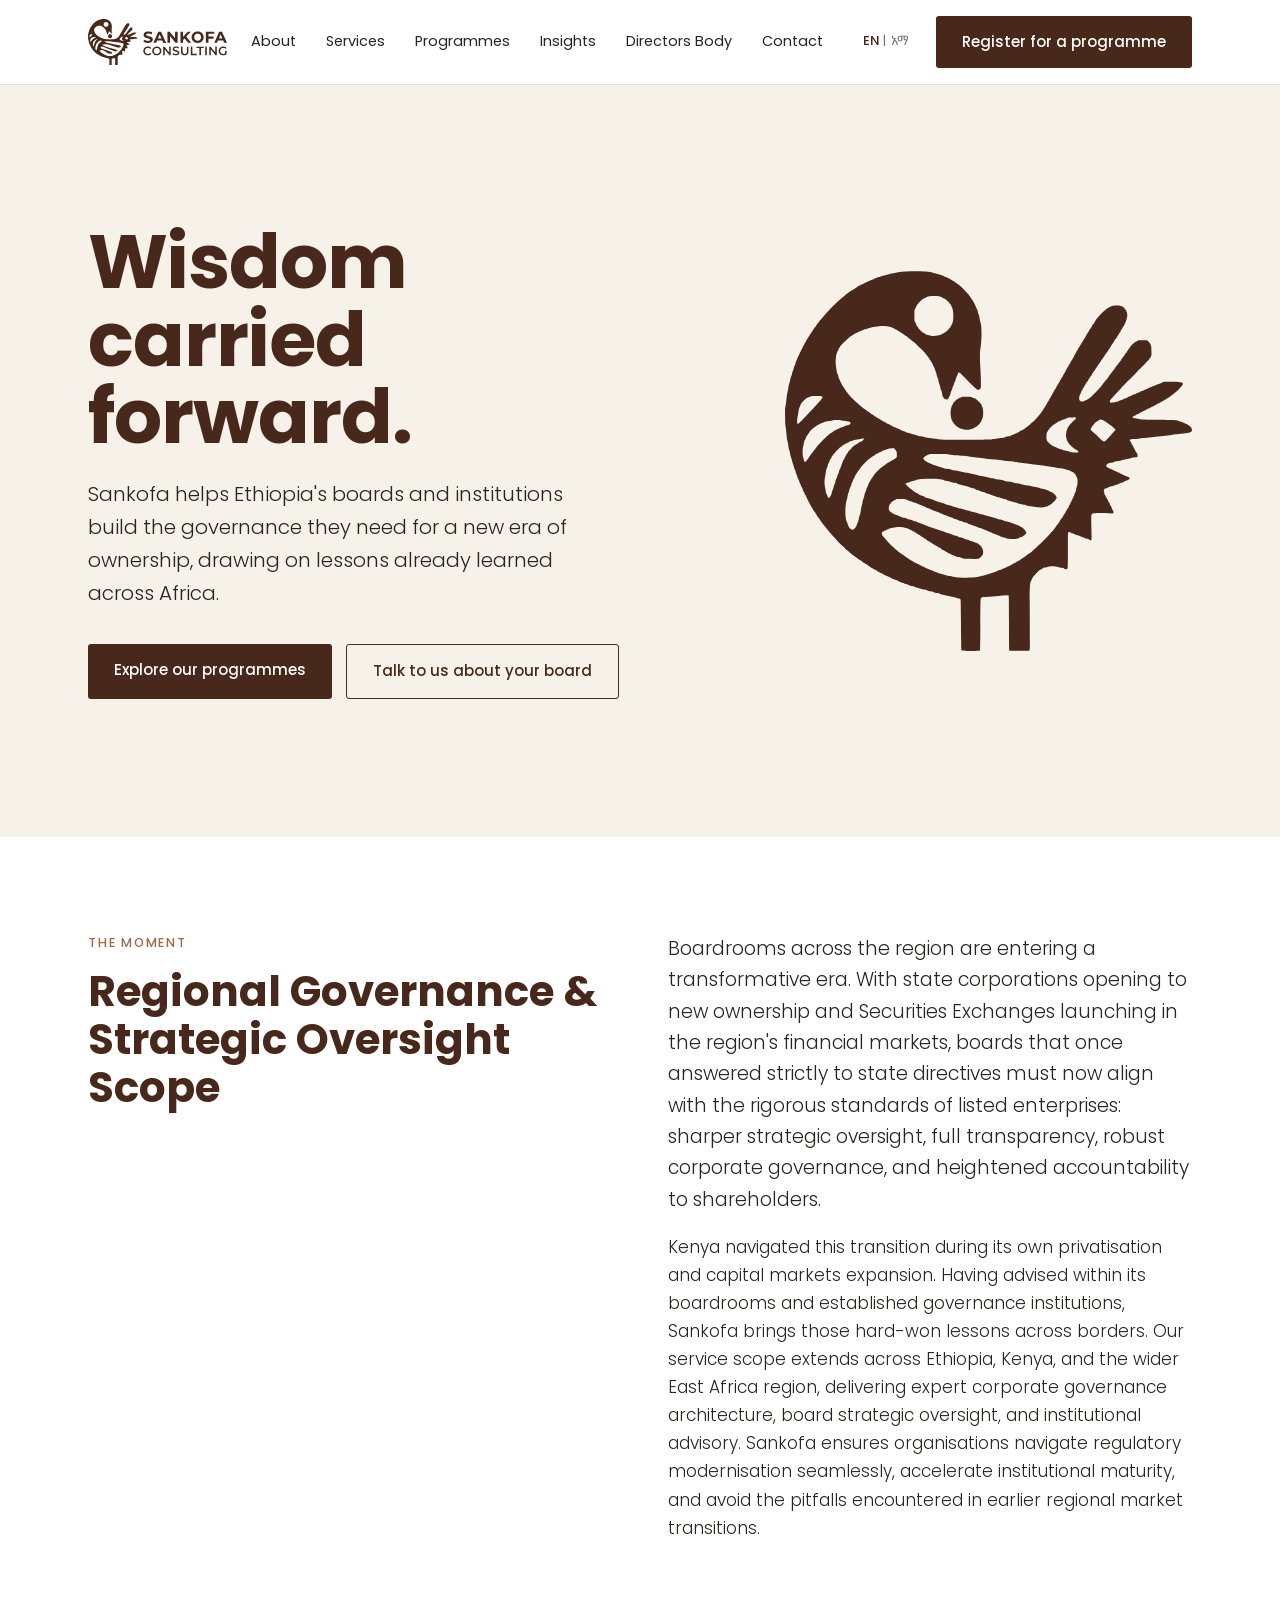
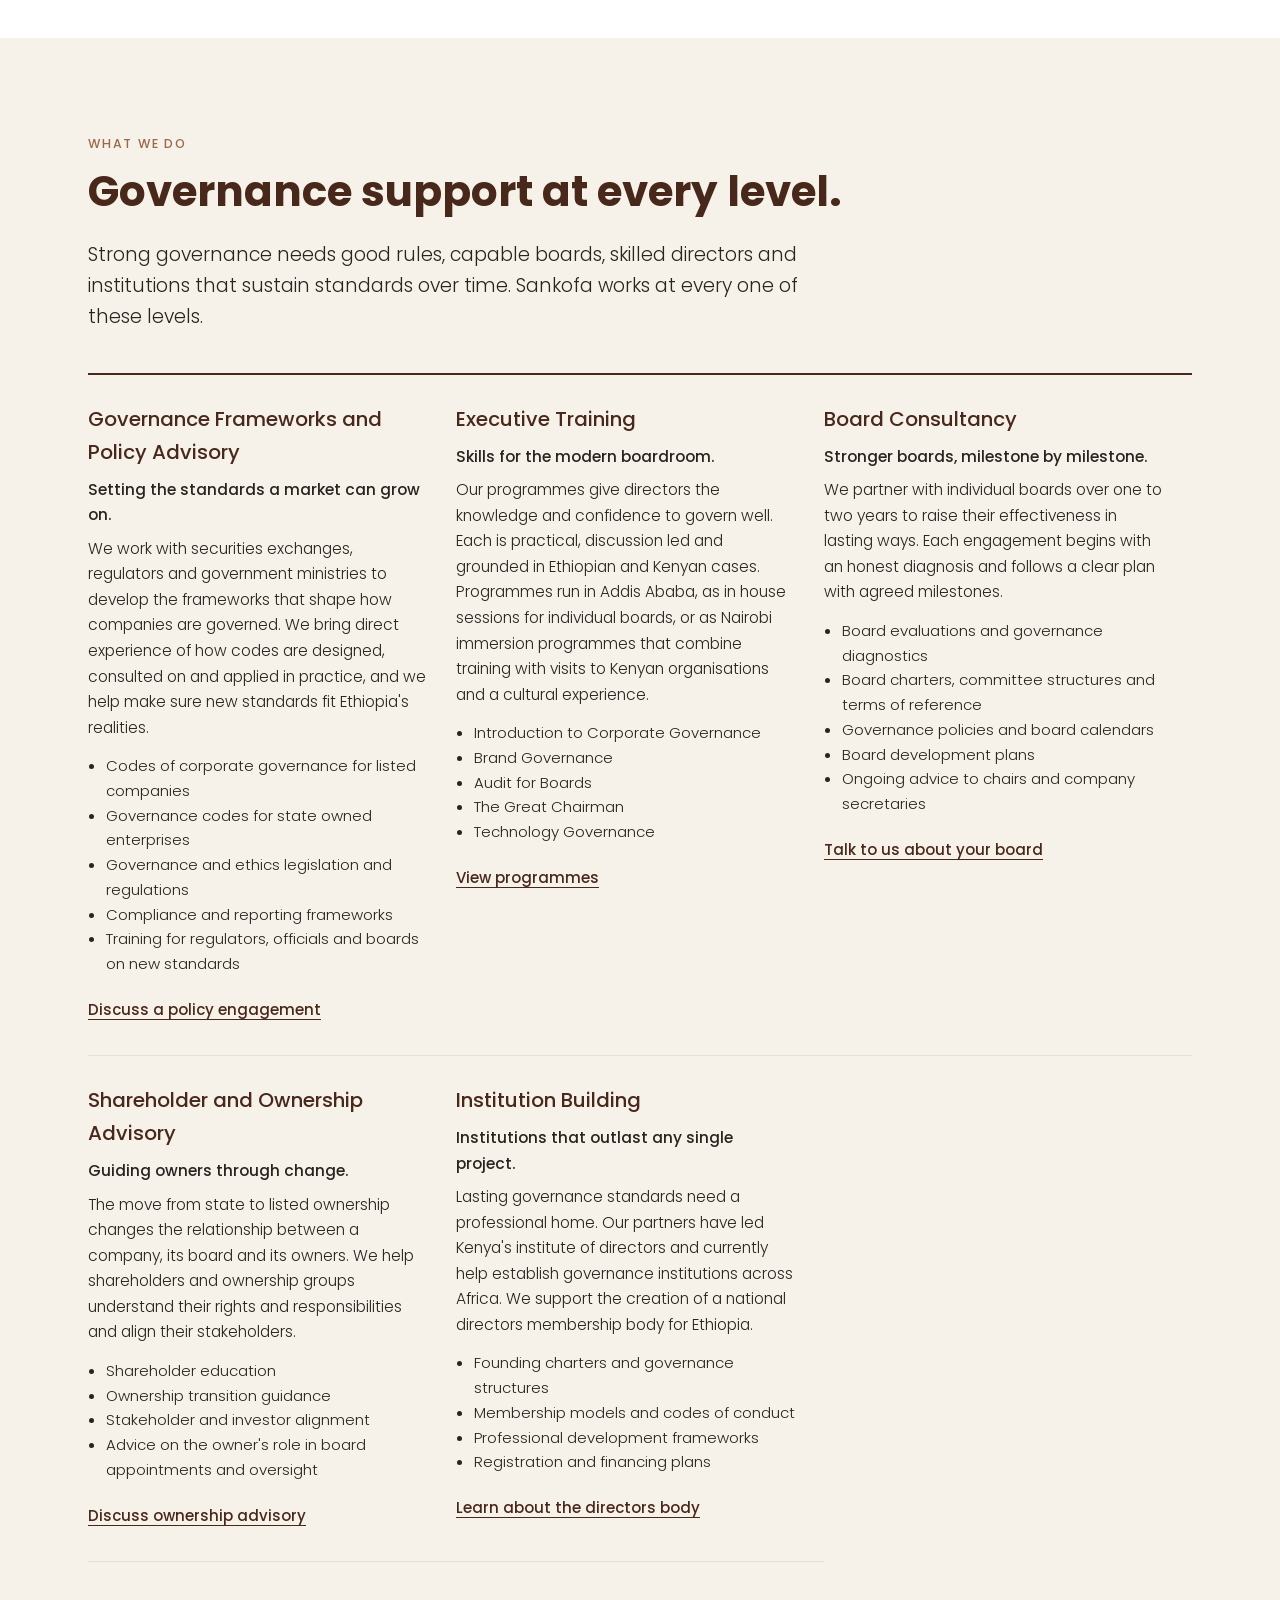
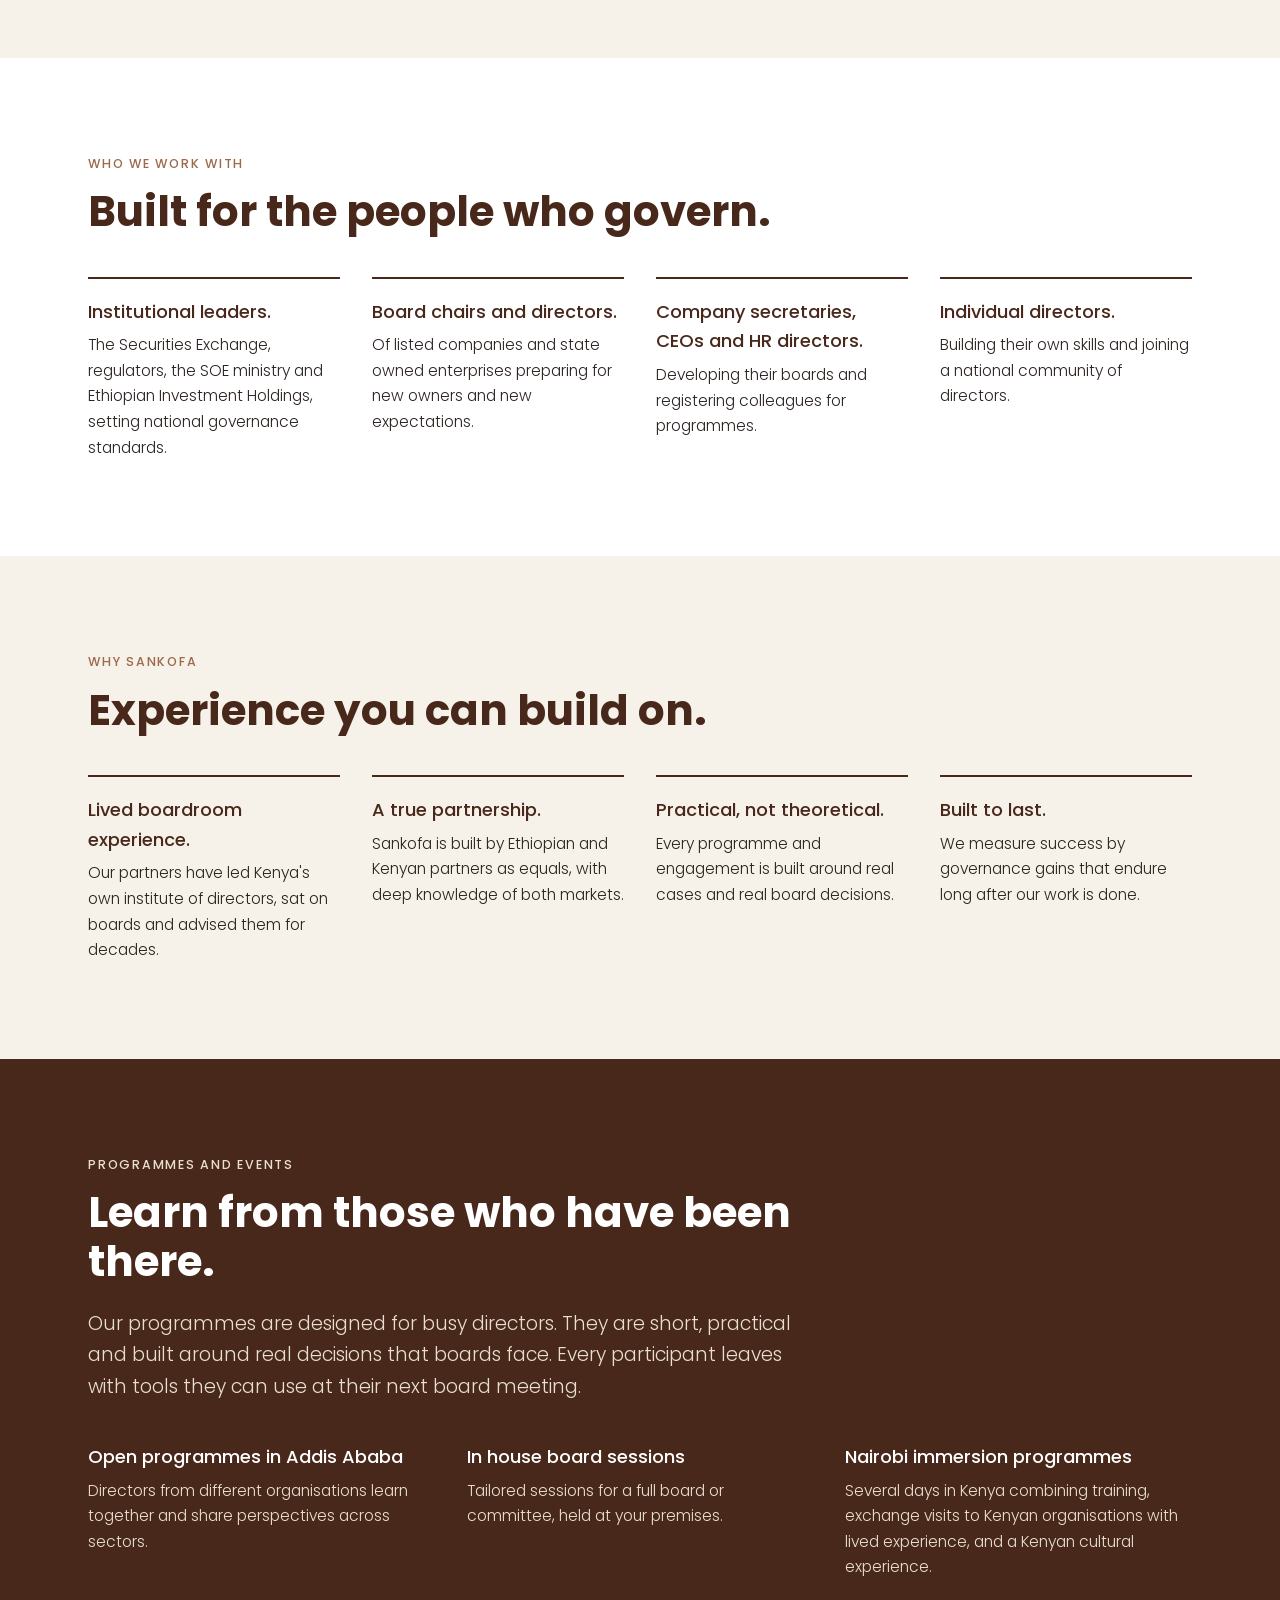
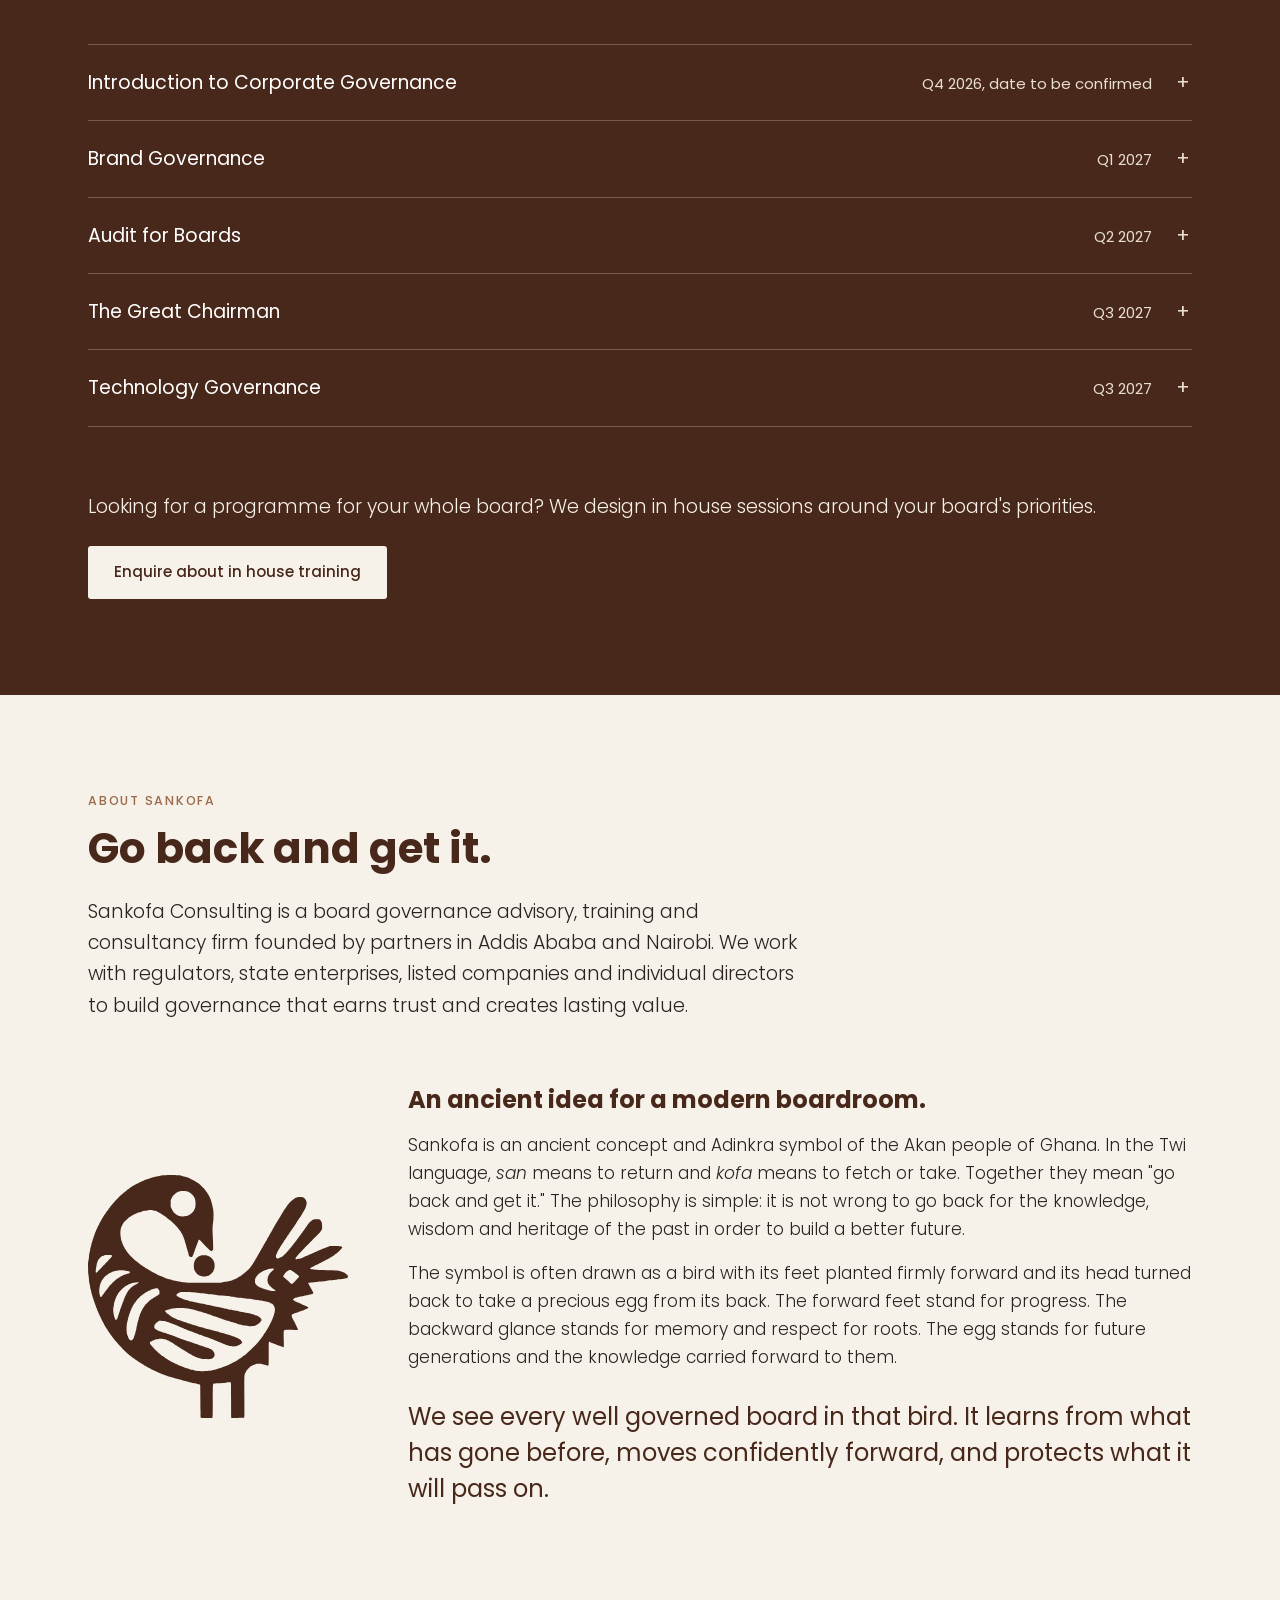
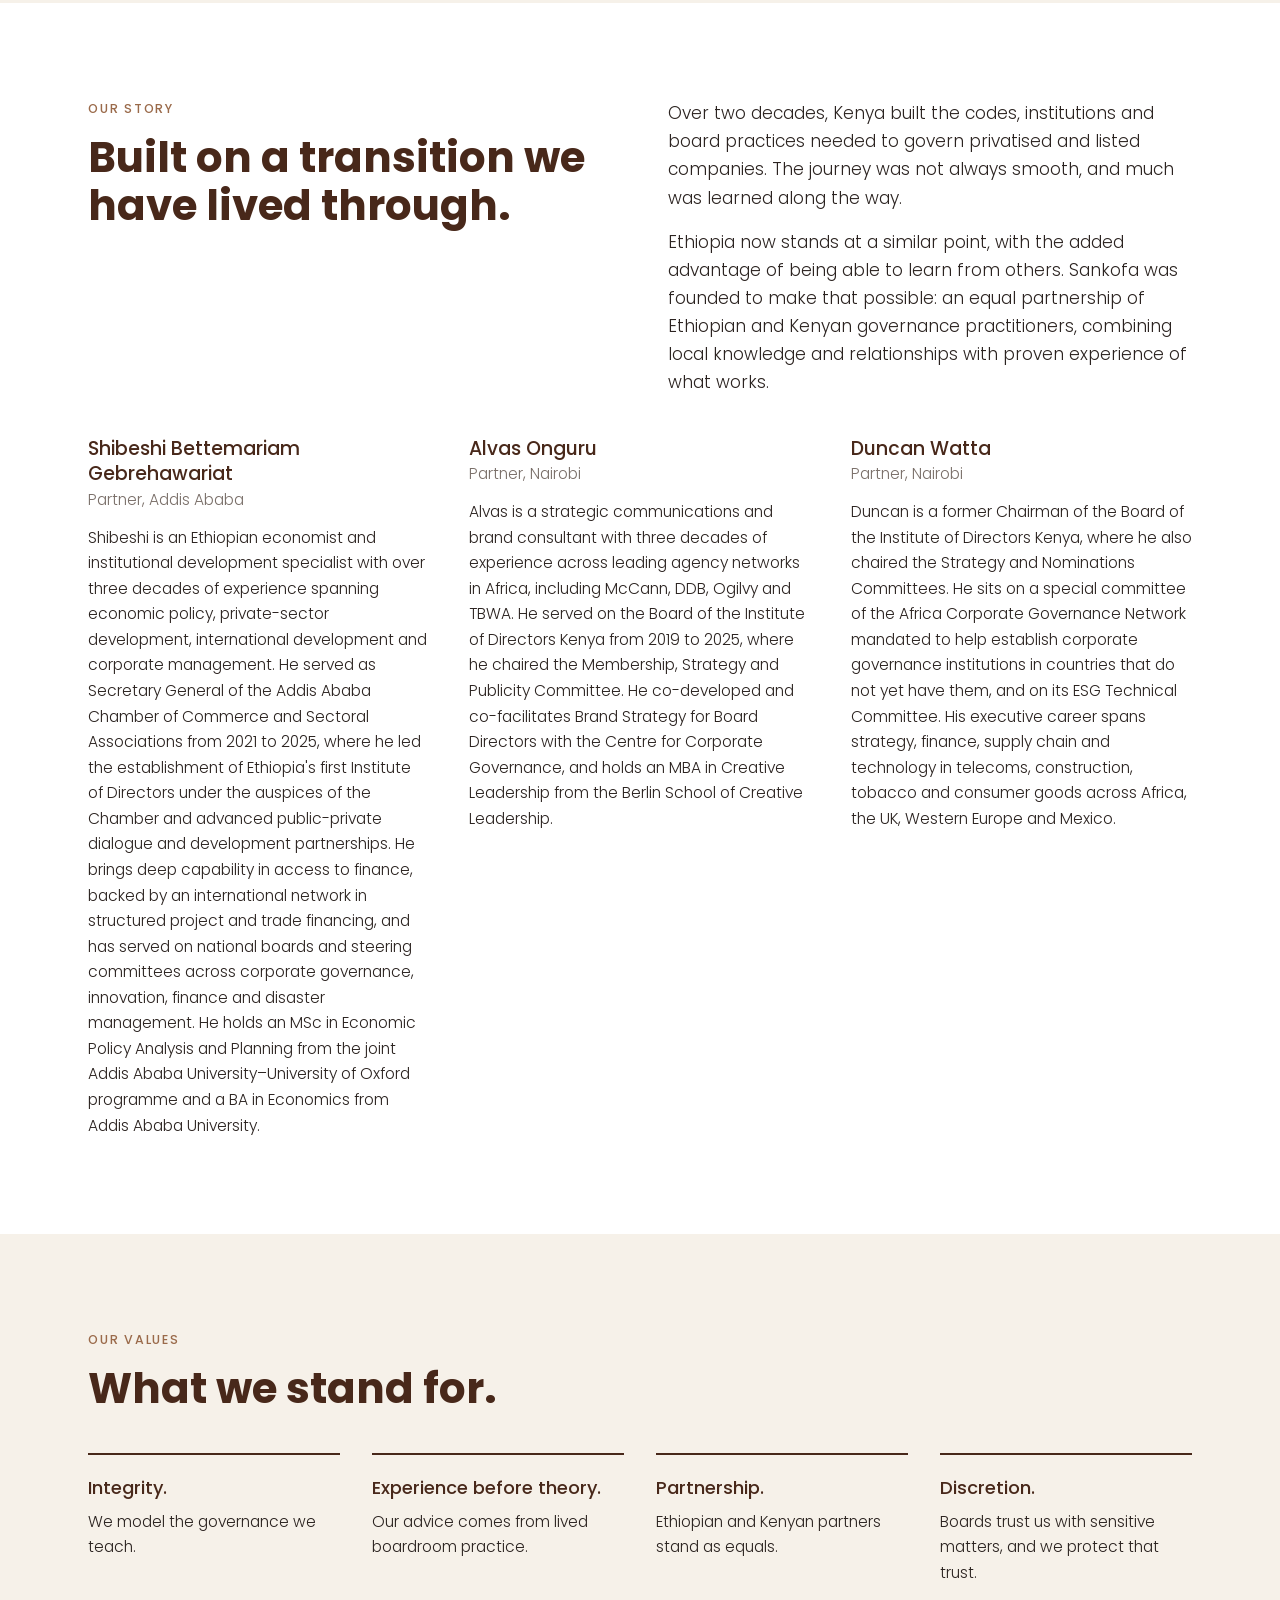
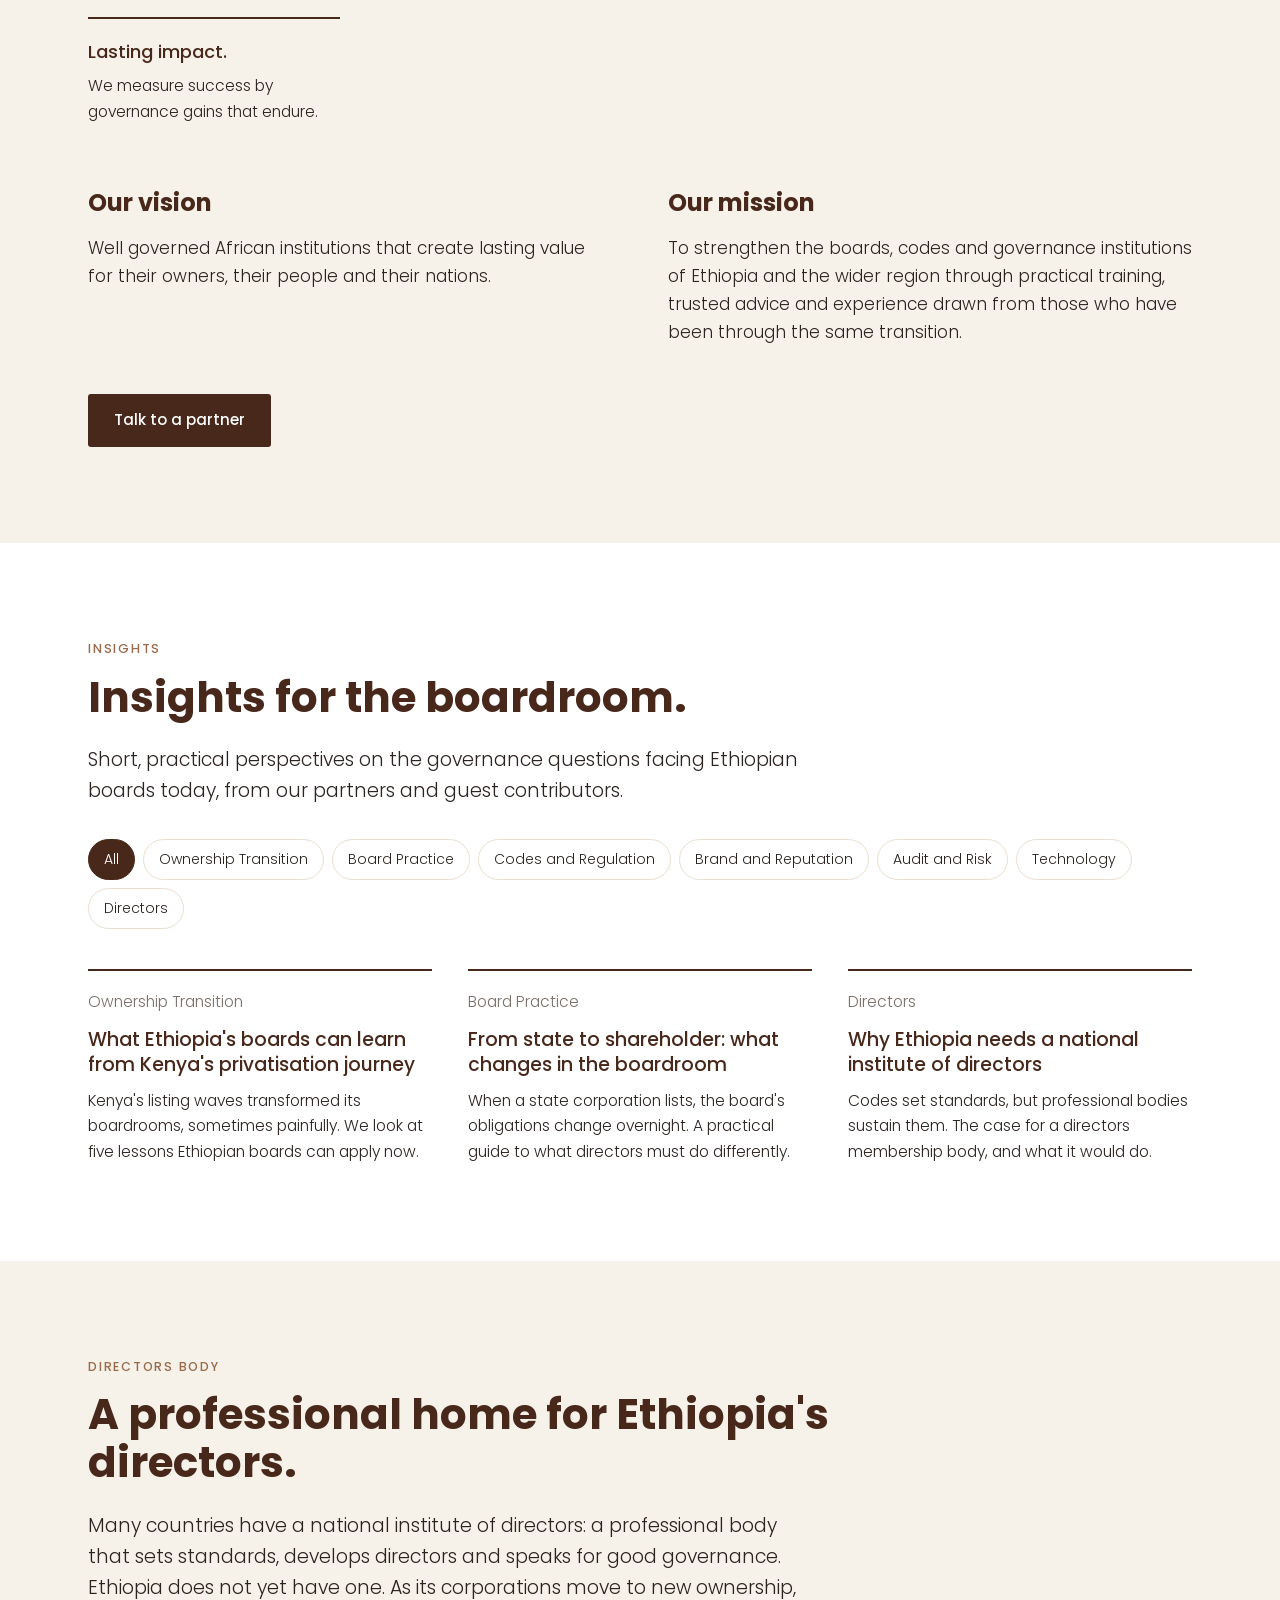
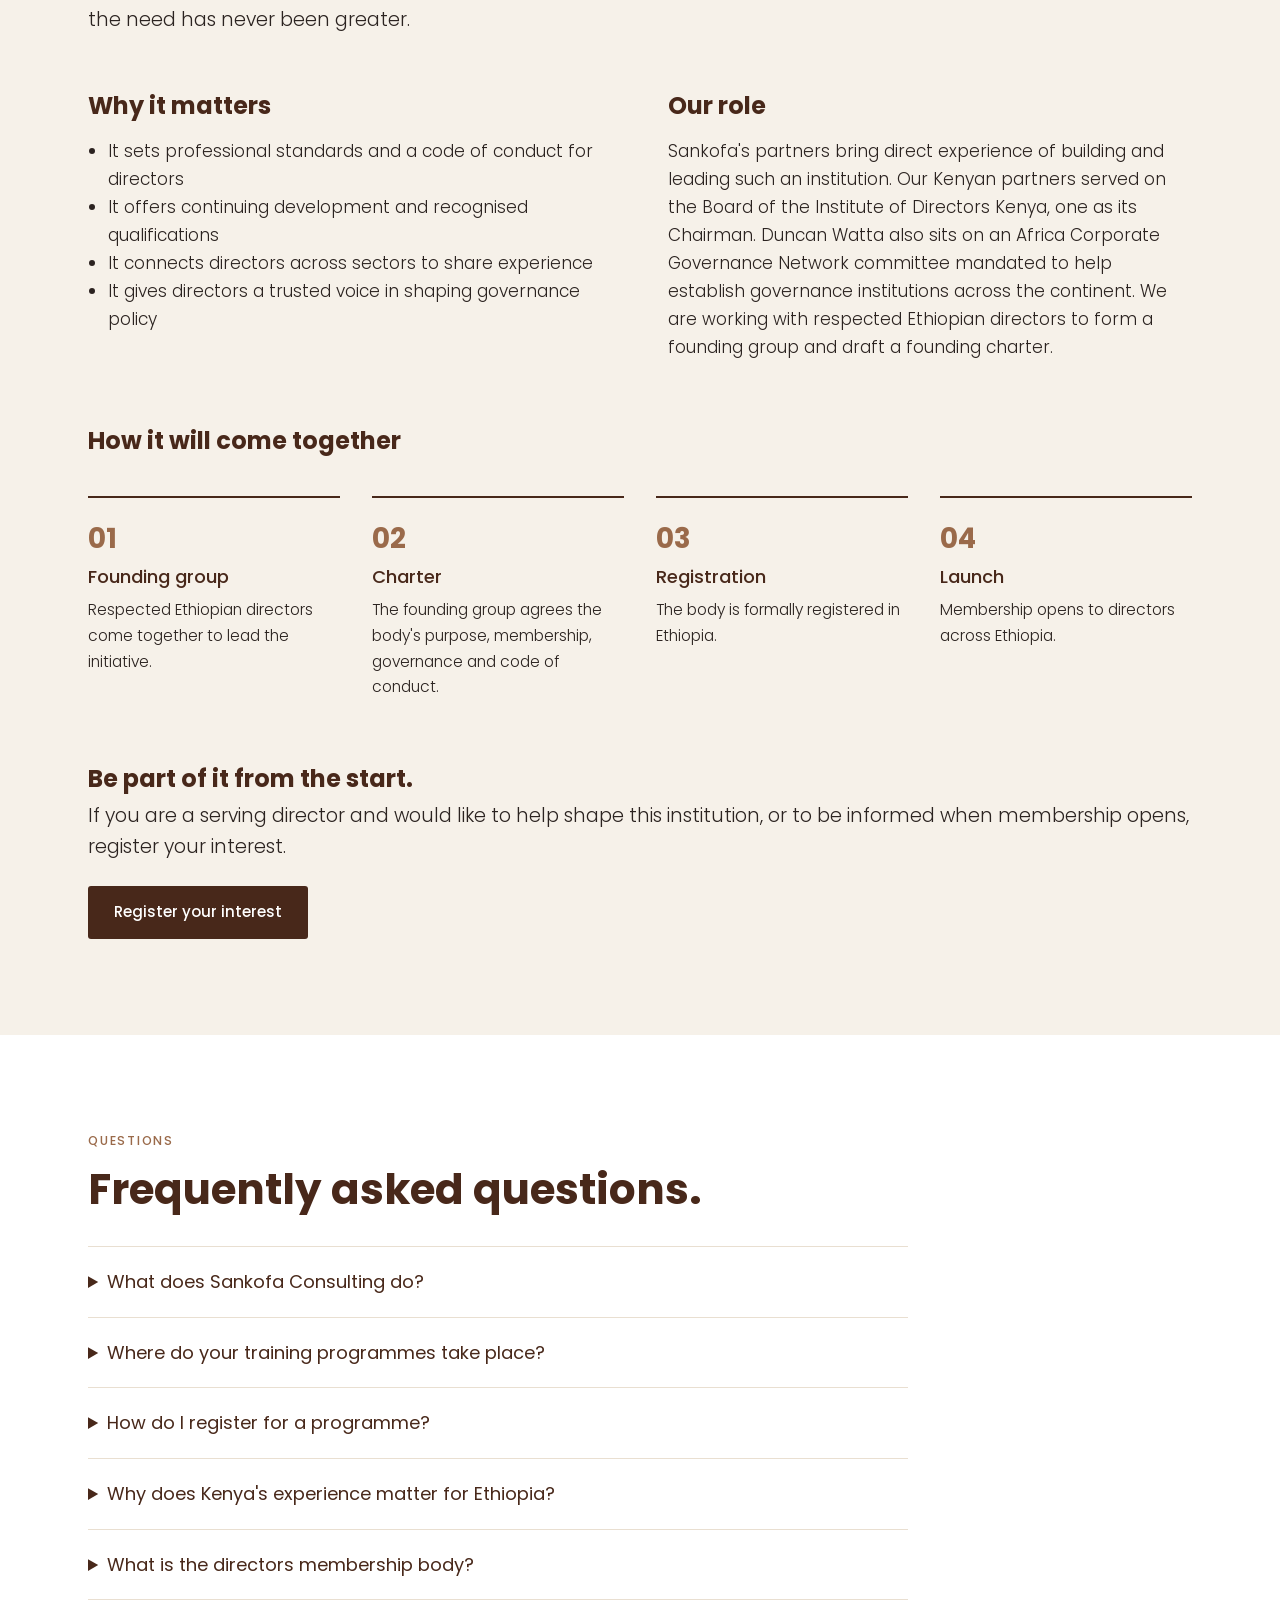
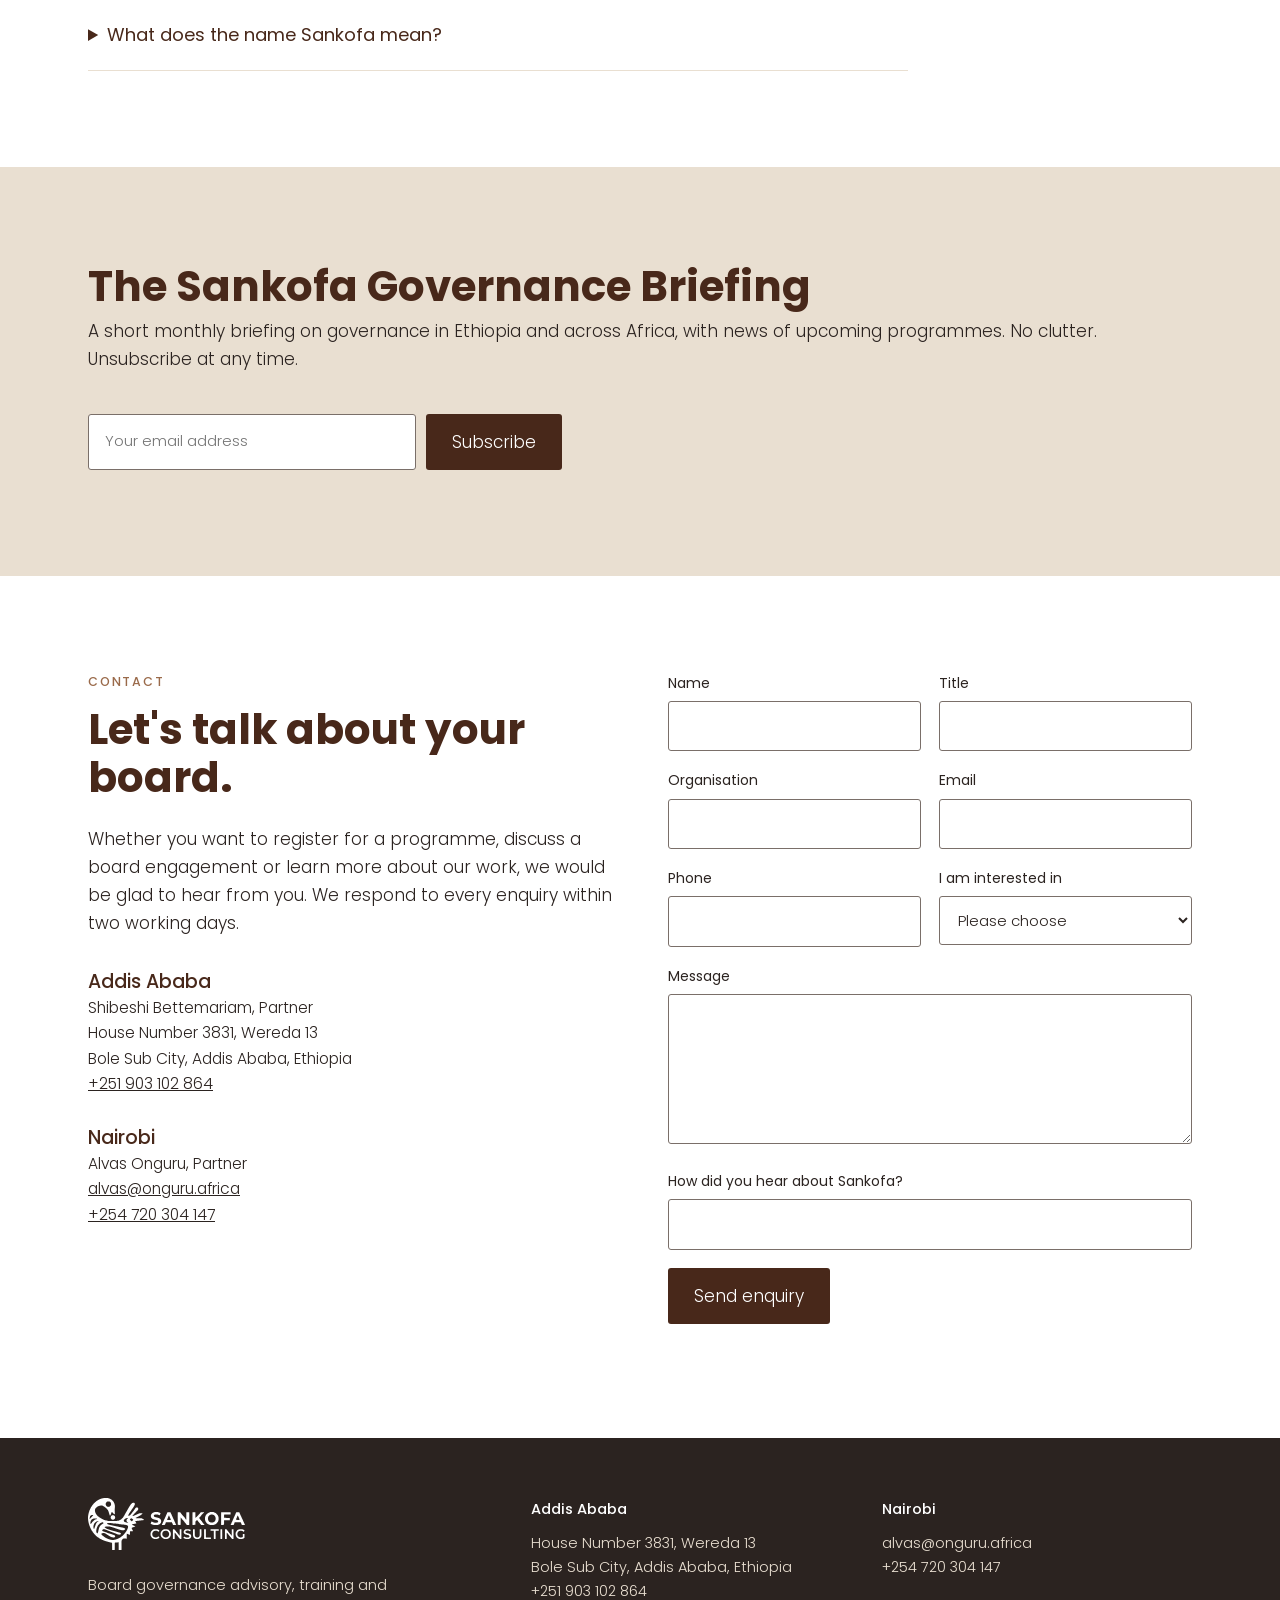
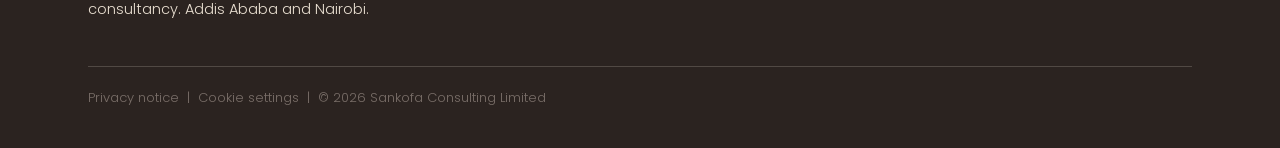
==== commit 7640f1a1: "added" ====
--- a/index.html
+++ b/index.html
@@ -11,7 +11,7 @@
     </title>
     <meta
       name="description"
-      content="Sankofa helps Ethiopian boards, regulators and state enterprises build strong governance, drawing on Kenya's experience of privatisation and listing."
+      content="Sankofa helps boards, regulators and state enterprises build strong governance, drawing on Kenya's experience of privatisation and listing."
     />
     <meta name="theme-color" content="#48281a" />
     <meta property="og:type" content="website" />
@@ -22,7 +22,7 @@
     />
     <meta
       property="og:description"
-      content="Sankofa helps Ethiopian boards, regulators and state enterprises build strong governance, drawing on Kenya's experience of privatisation and listing."
+      content="Sankofa helps boards, regulators and state enterprises build strong governance, drawing on Kenya's experience of privatisation and listing."
     />
     <meta name="robots" content="index, follow" />
     <link rel="canonical" href="https://sankofa.africa/" />
@@ -184,13 +184,13 @@
           </div>
           <div>
             <p class="lede">
-              Ethiopia's boardrooms are entering a transformative era. With
-              state corporations opening to new ownership and the launch of the
-              Ethiopian Securities Exchange, boards that once answered strictly
-              to state directives must now align with the rigorous standards of
-              listed enterprises: sharper strategic oversight, full
-              transparency, robust corporate governance, and heightened
-              accountability to shareholders.
+              Boardrooms across the region are entering a transformative era.
+              With state corporations opening to new ownership and Securities
+              Exchanges launching in the region's financial markets, boards
+              that once answered strictly to state directives must now align
+              with the rigorous standards of listed enterprises: sharper
+              strategic oversight, full transparency, robust corporate
+              governance, and heightened accountability to shareholders.
             </p>
             <p style="margin-top: 18px">
               Kenya navigated this transition during its own privatisation and
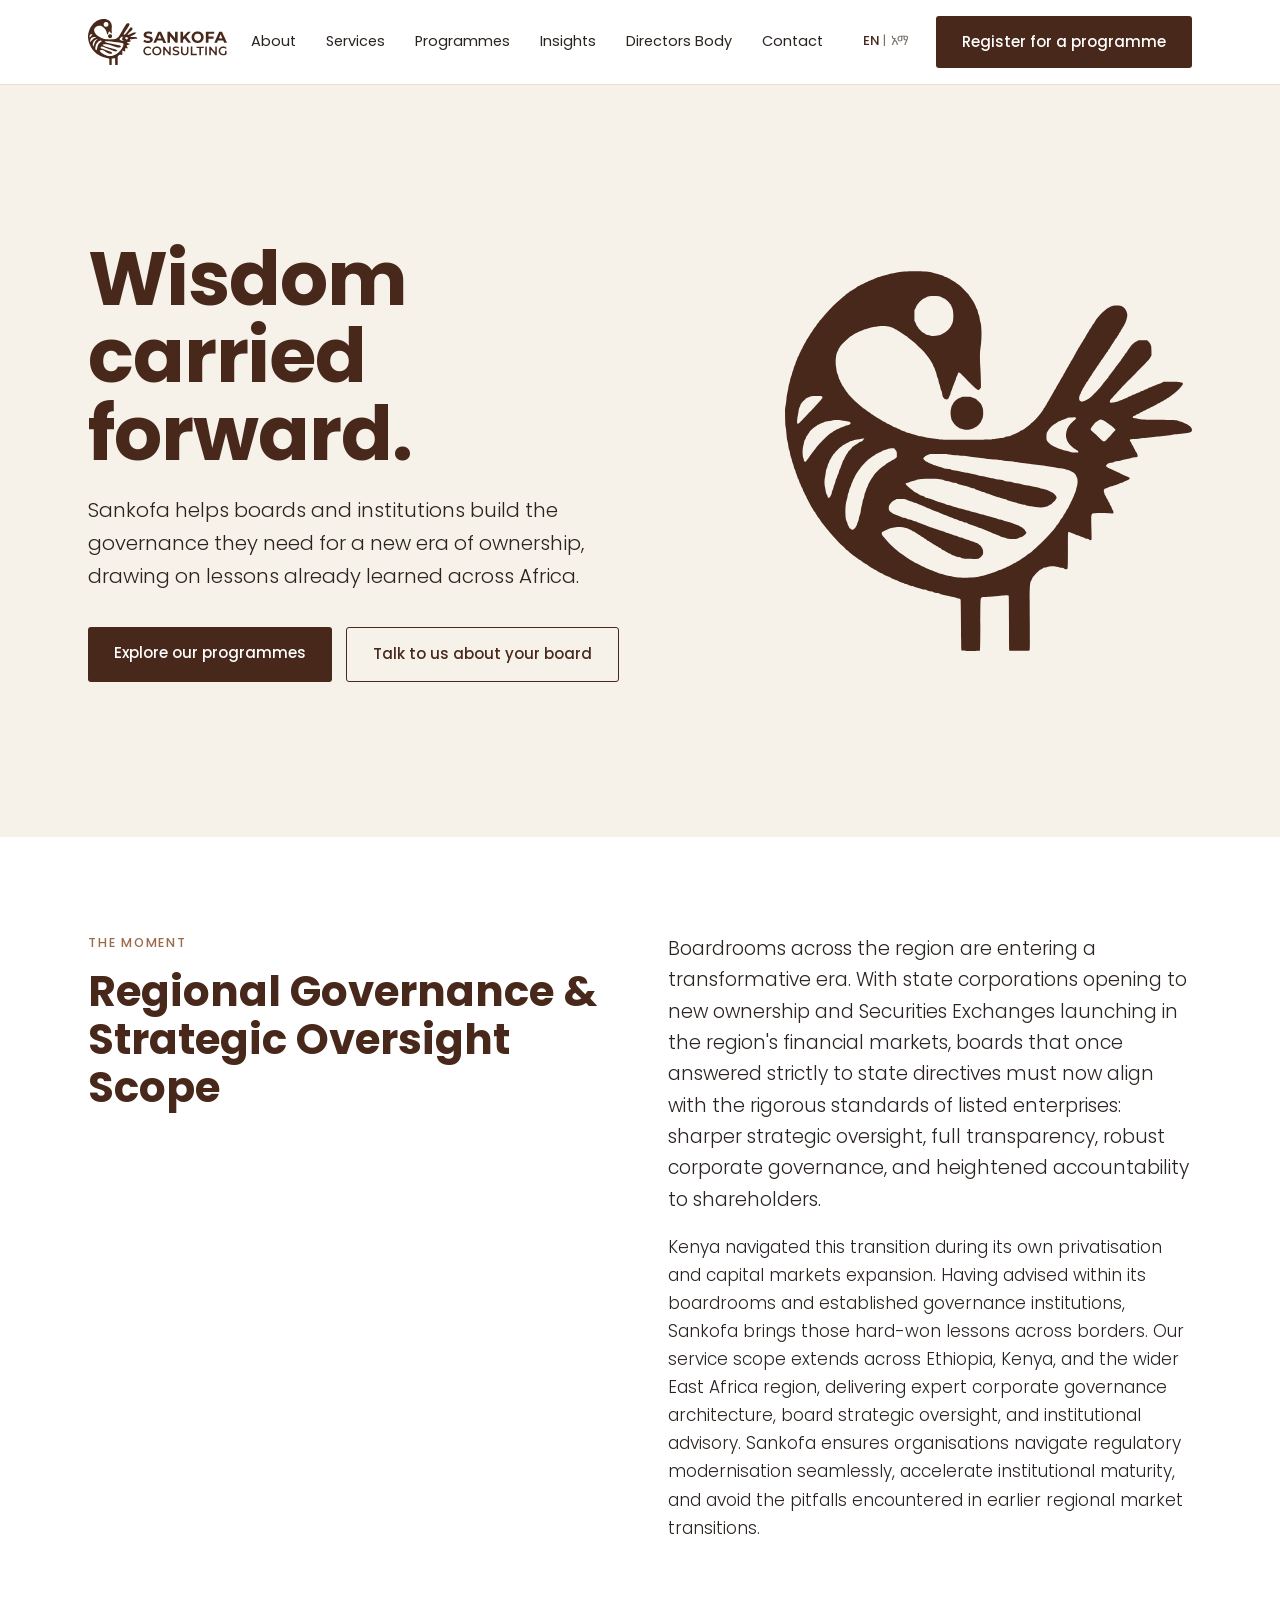
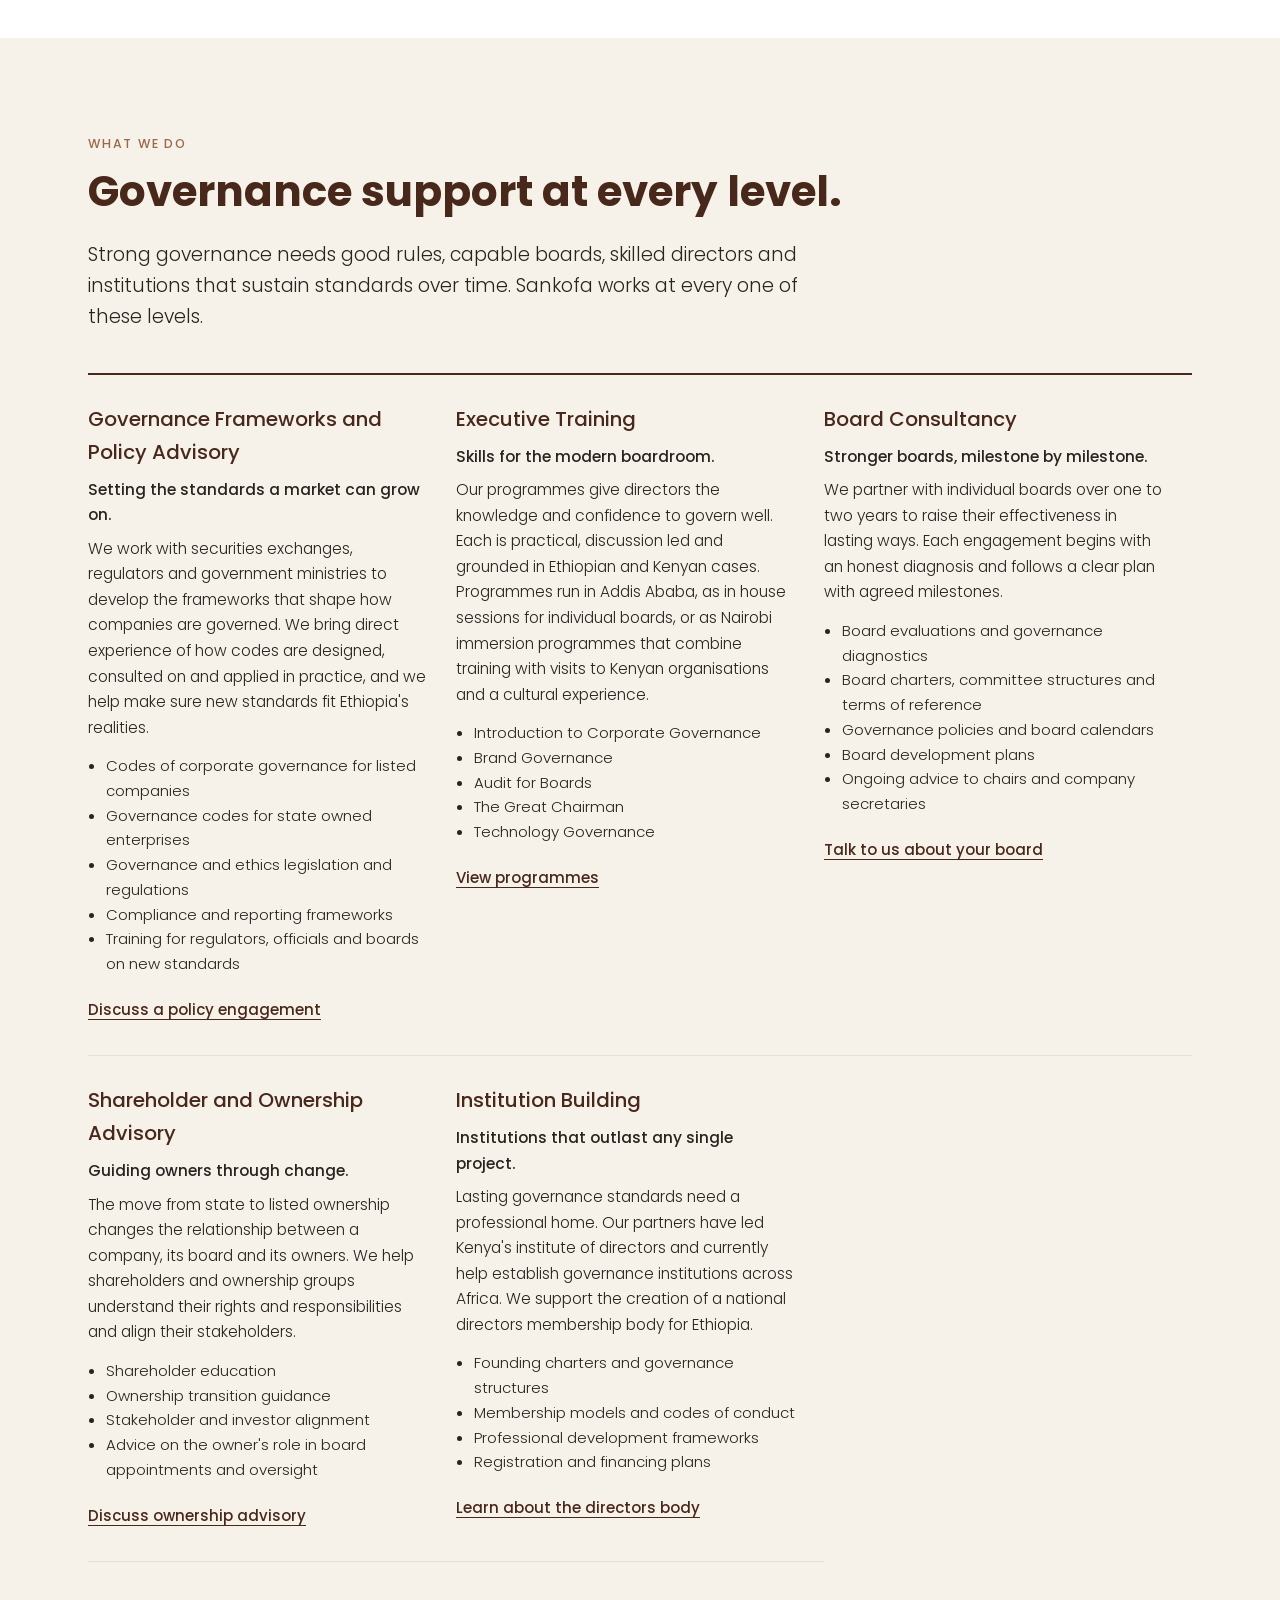
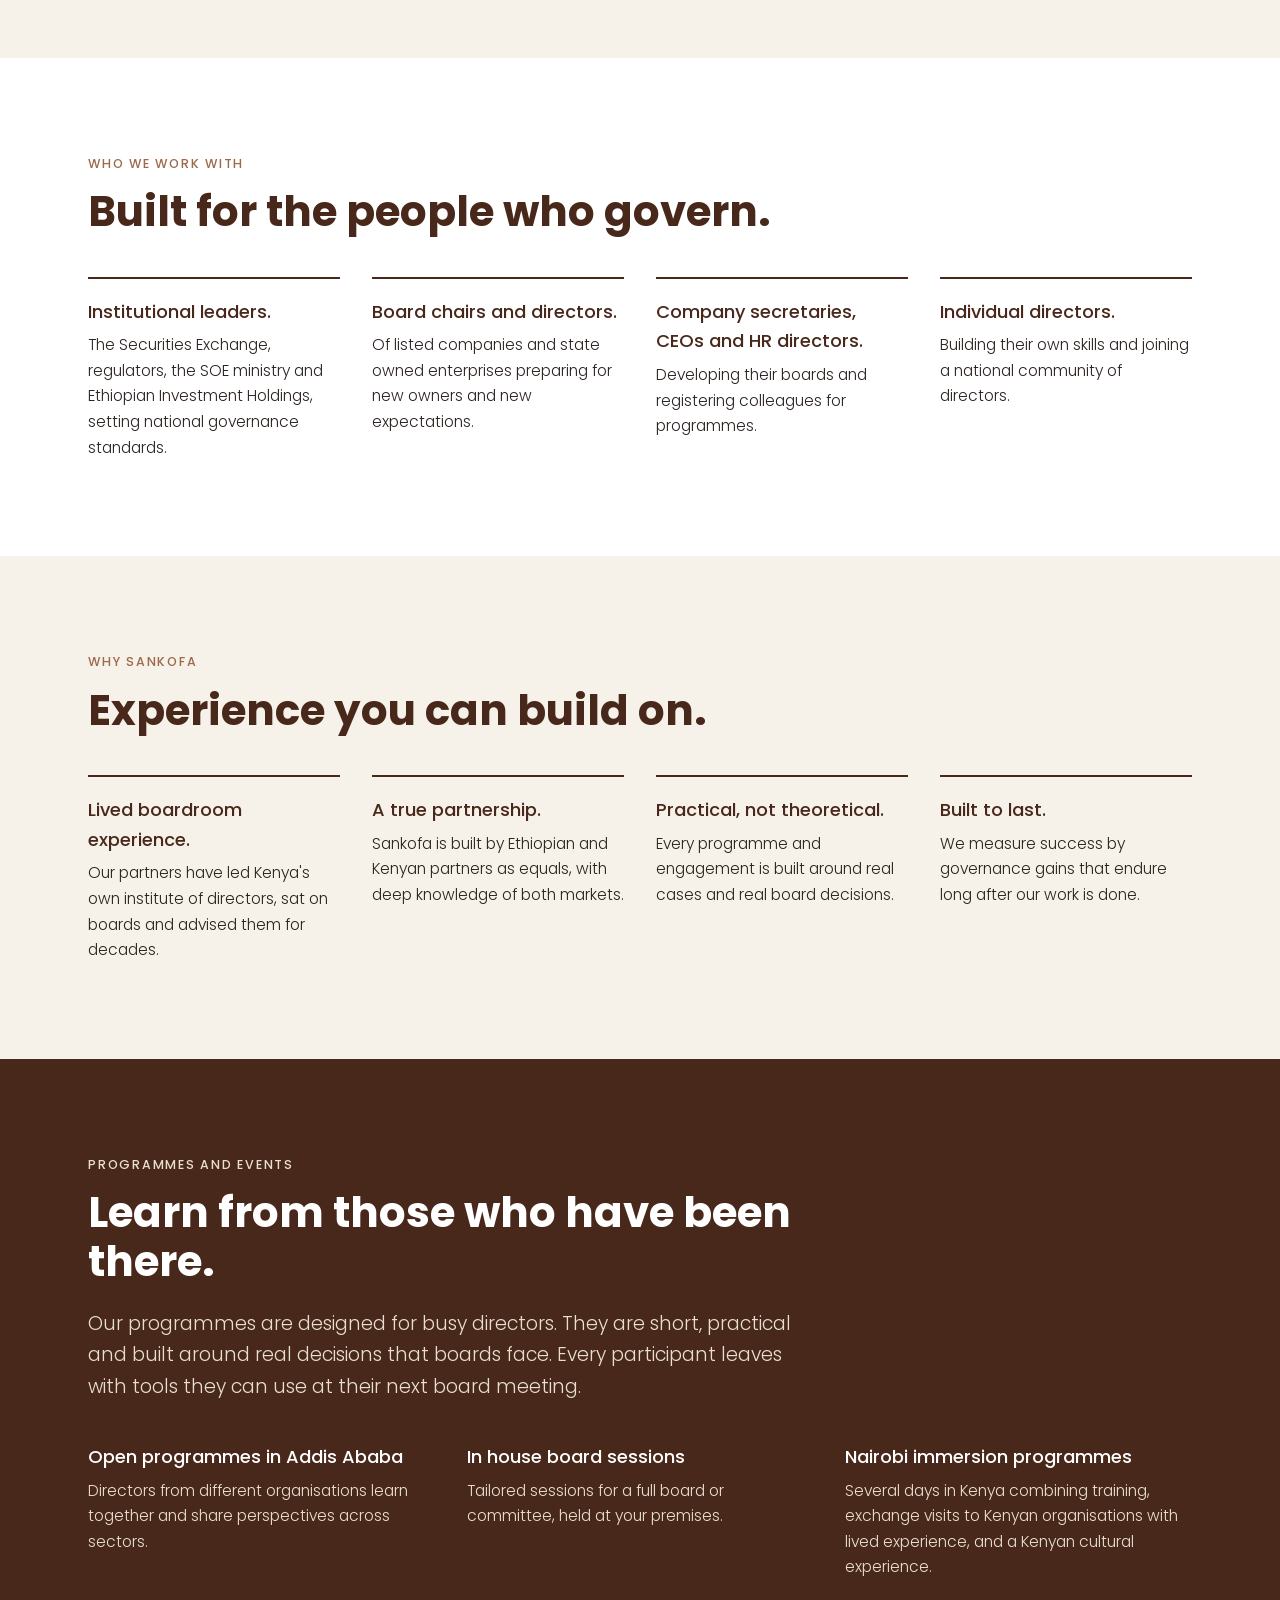
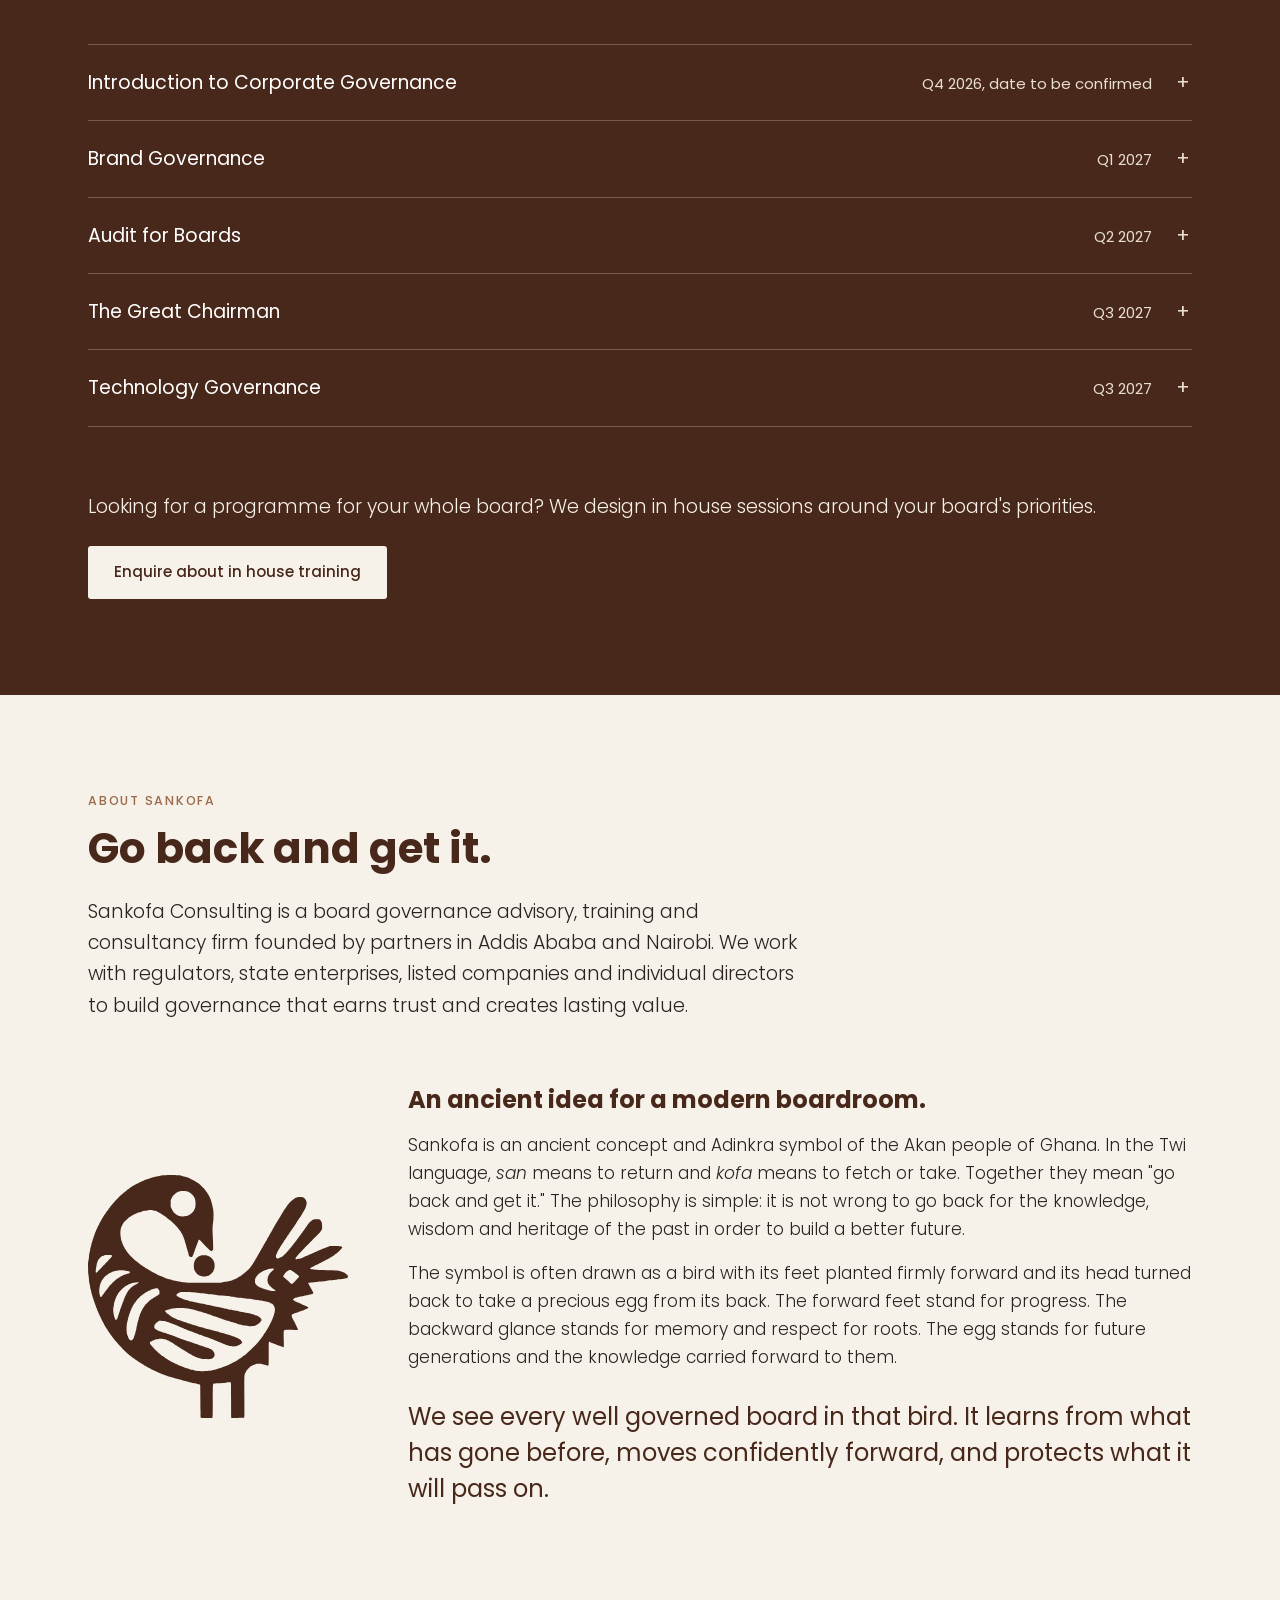
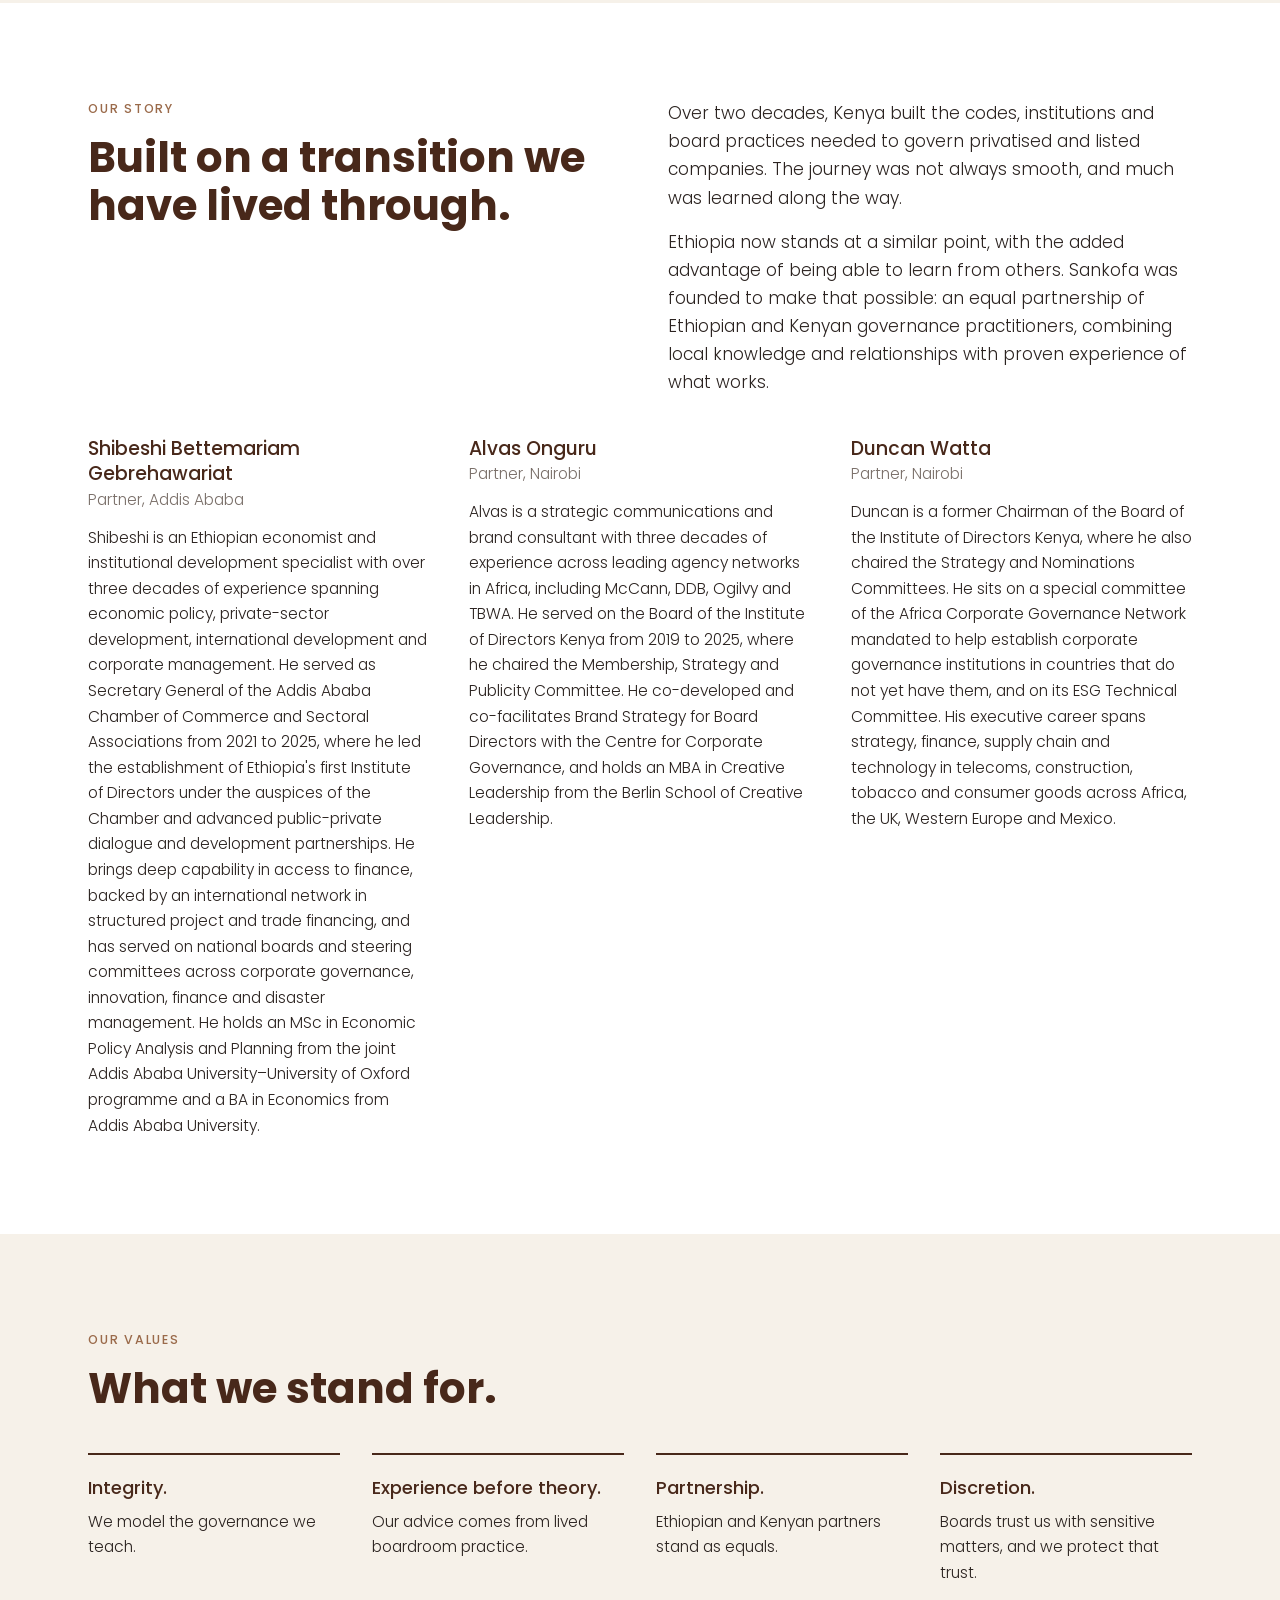
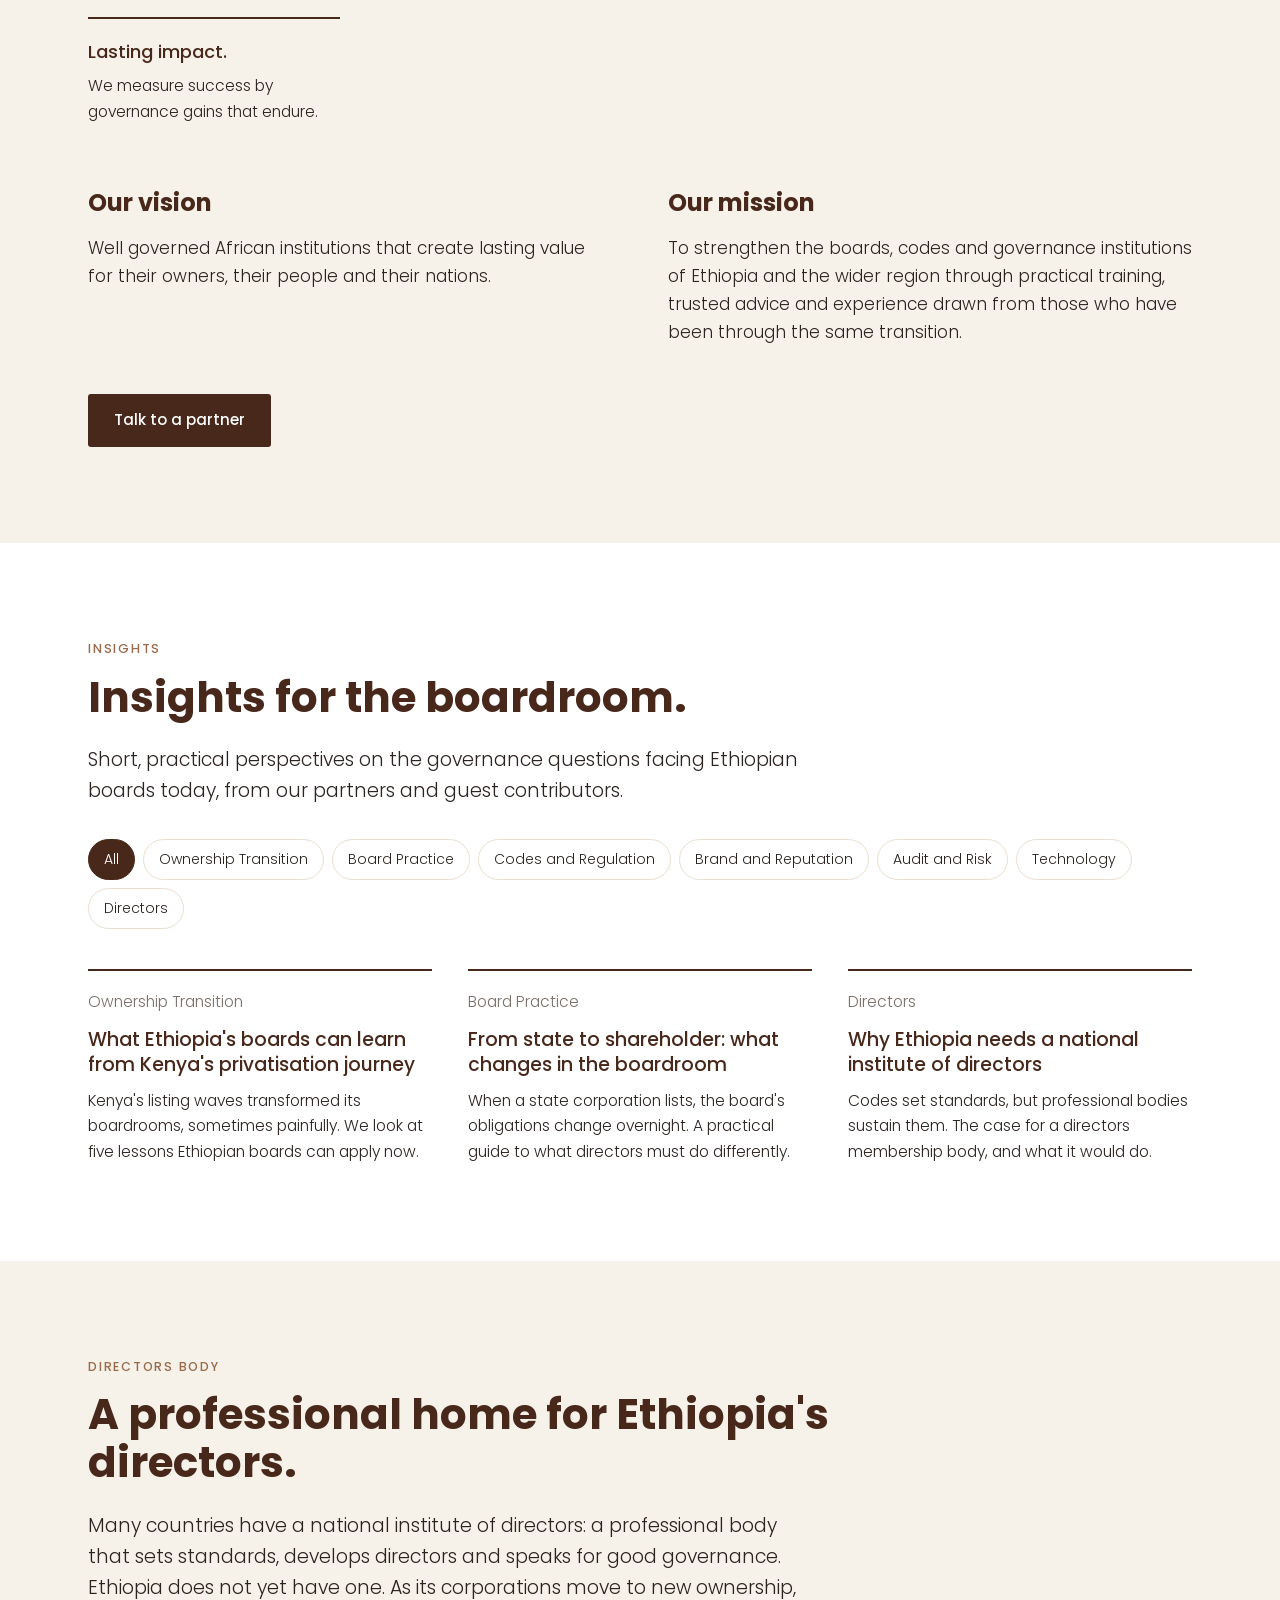
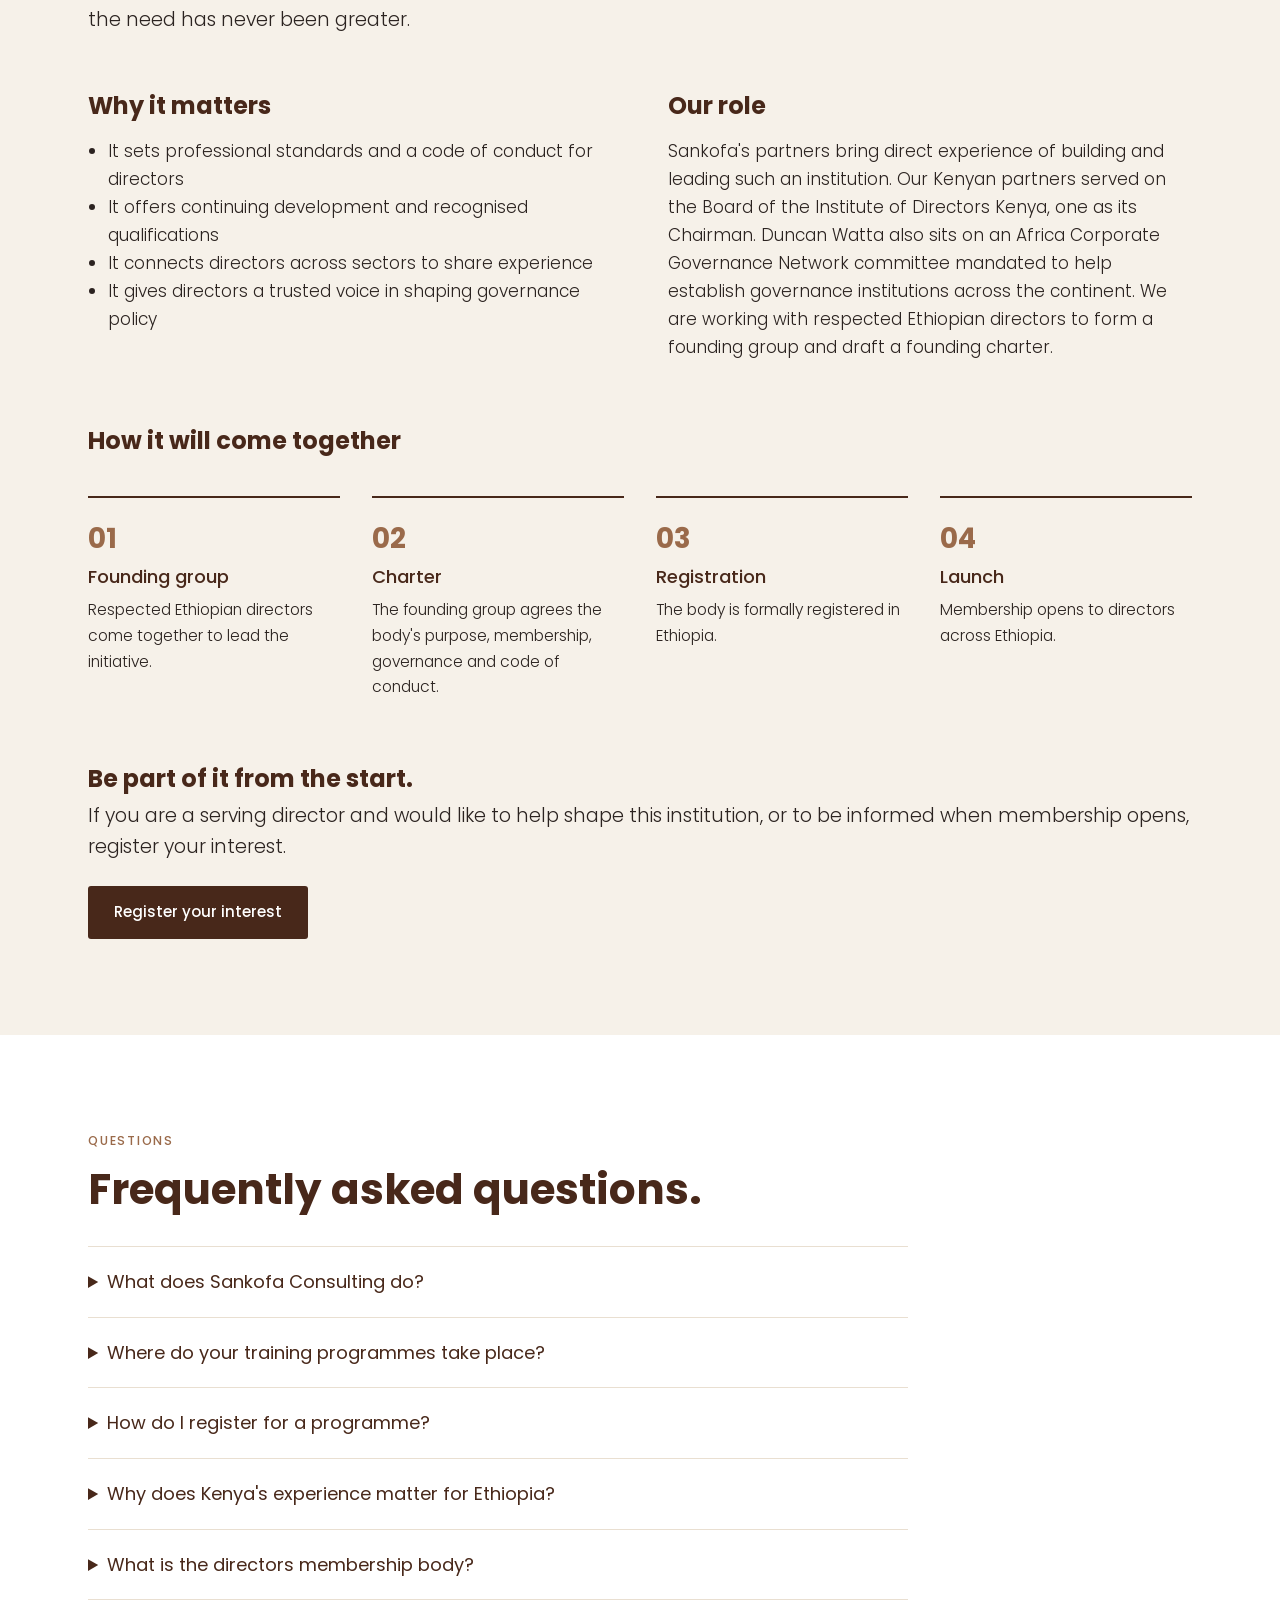
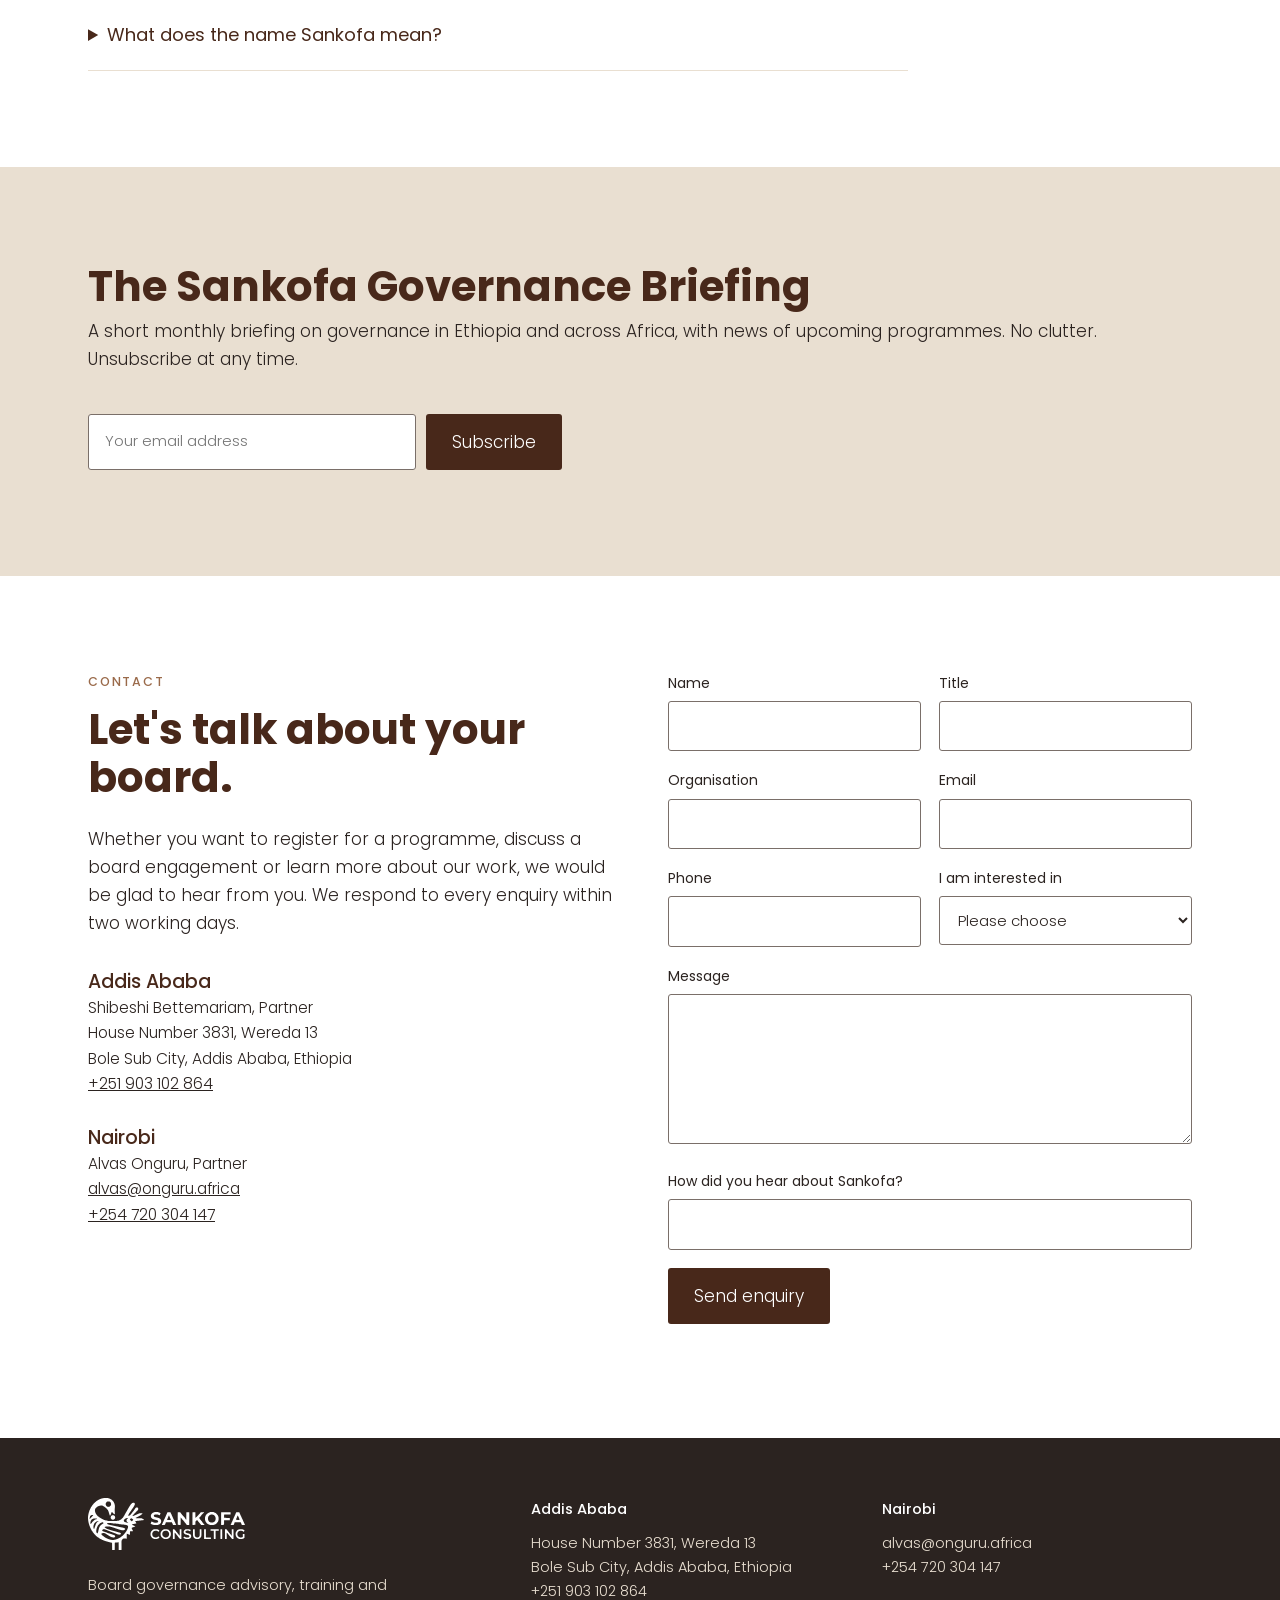
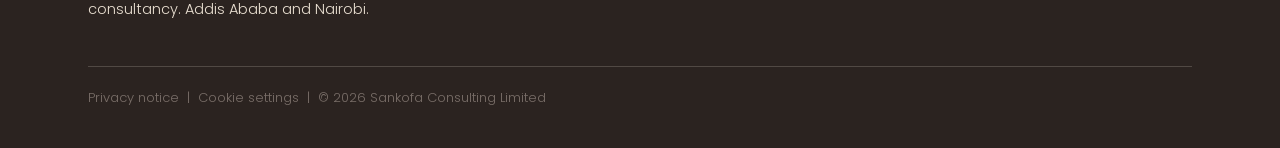
==== commit 4885ebe9: "Added" ====
--- a/index.html
+++ b/index.html
@@ -25,15 +25,31 @@
       content="Sankofa helps boards, regulators and state enterprises build strong governance, drawing on Kenya's experience of privatisation and listing."
     />
     <meta name="robots" content="index, follow" />
-    <link rel="canonical" href="https://sankofa.africa/" />
-    <link rel="alternate" hreflang="en" href="https://sankofa.africa/" />
-    <link rel="alternate" hreflang="am" href="https://sankofa.africa/am/" />
-    <link rel="alternate" hreflang="x-default" href="https://sankofa.africa/" />
-    <meta property="og:url" content="https://sankofa.africa/" />
+    <link rel="canonical" href="https://sankofa-consulting.africa/" />
+    <link
+      rel="alternate"
+      hreflang="en"
+      href="https://sankofa-consulting.africa/"
+    />
+    <link
+      rel="alternate"
+      hreflang="am"
+      href="https://sankofa-consulting.africa/am/"
+    />
+    <link
+      rel="alternate"
+      hreflang="x-default"
+      href="https://sankofa-consulting.africa/"
+    />
+    <link rel="icon" href="/assets/bird.svg" type="image/svg+xml" />
+    <meta property="og:url" content="https://sankofa-consulting.africa/" />
     <meta property="og:locale" content="en_GB" />
     <meta property="og:locale:alternate" content="am_ET" />
-    <!-- TODO: create /og-image.jpg (1200x630, logo on parchment). -->
-    <meta property="og:image" content="https://sankofa.africa/og-image.jpg" />
+    <meta
+      property="og:image"
+      content="https://sankofa-consulting.africa/og-image.png"
+    />
+    <meta property="og:image:type" content="image/png" />
     <meta property="og:image:width" content="1200" />
     <meta property="og:image:height" content="630" />
     <meta
@@ -41,17 +57,34 @@
       content="Sankofa Consulting: Board Governance Advisory and Training"
     />
     <meta name="twitter:card" content="summary_large_image" />
+    <meta
+      name="twitter:title"
+      content="Sankofa Consulting | Board Governance Advisory and Training, Ethiopia"
+    />
+    <meta
+      name="twitter:description"
+      content="Sankofa helps boards, regulators and state enterprises build strong governance, drawing on Kenya's experience of privatisation and listing."
+    />
+    <meta
+      name="twitter:image"
+      content="https://sankofa-consulting.africa/og-image.png"
+    />
+    <meta
+      name="twitter:image:alt"
+      content="Sankofa Consulting: Board Governance Advisory and Training"
+    />
     <script type="application/ld+json">
       {
         "@context": "https://schema.org",
         "@graph": [
           {
             "@type": "ProfessionalService",
-            "@id": "https://sankofa.africa/#organization",
+            "@id": "https://sankofa-consulting.africa/#organization",
             "name": "Sankofa Consulting Limited",
             "alternateName": "Sankofa Consulting",
-            "url": "https://sankofa.africa/",
-            "logo": "https://sankofa.africa/og-image.jpg",
+            "url": "https://sankofa-consulting.africa/",
+            "logo": "https://sankofa-consulting.africa/assets/logo.svg",
+            "image": "https://sankofa-consulting.africa/og-image.png",
             "description": "Board governance advisory, training and consultancy for Ethiopian boards, regulators and state enterprises.",
             "email": "alvas@onguru.africa",
             "telephone": "+254720304147",
@@ -78,28 +111,97 @@
               }
             ],
             "founder": [
-              { "@type": "Person", "name": "Shibeshi Bettemariam Gebrehawariat", "jobTitle": "Partner", "workLocation": "Addis Ababa" },
-              { "@type": "Person", "name": "Alvas Onguru", "jobTitle": "Partner", "workLocation": "Nairobi" },
-              { "@type": "Person", "name": "Duncan Watta", "jobTitle": "Partner", "workLocation": "Nairobi" }
+              {
+                "@type": "Person",
+                "name": "Shibeshi Bettemariam Gebrehawariat",
+                "jobTitle": "Partner",
+                "workLocation": "Addis Ababa"
+              },
+              {
+                "@type": "Person",
+                "name": "Alvas Onguru",
+                "jobTitle": "Partner",
+                "workLocation": "Nairobi"
+              },
+              {
+                "@type": "Person",
+                "name": "Duncan Watta",
+                "jobTitle": "Partner",
+                "workLocation": "Nairobi"
+              }
             ]
           },
           {
             "@type": "WebSite",
-            "@id": "https://sankofa.africa/#website",
-            "url": "https://sankofa.africa/",
+            "@id": "https://sankofa-consulting.africa/#website",
+            "url": "https://sankofa-consulting.africa/",
             "name": "Sankofa Consulting",
             "inLanguage": "en",
-            "publisher": { "@id": "https://sankofa.africa/#organization" }
+            "publisher": {
+              "@id": "https://sankofa-consulting.africa/#organization"
+            }
+          },
+          {
+            "@type": "WebPage",
+            "@id": "https://sankofa-consulting.africa/#webpage",
+            "url": "https://sankofa-consulting.africa/",
+            "name": "Sankofa Consulting | Board Governance Advisory and Training, Ethiopia",
+            "description": "Sankofa helps boards, regulators and state enterprises build strong governance, drawing on Kenya's experience of privatisation and listing.",
+            "inLanguage": "en",
+            "isPartOf": { "@id": "https://sankofa-consulting.africa/#website" },
+            "about": {
+              "@id": "https://sankofa-consulting.africa/#organization"
+            }
           },
           {
             "@type": "ItemList",
             "name": "Board and director training programmes",
             "itemListElement": [
-              { "@type": "Course", "position": 1, "name": "Introduction to Corporate Governance", "description": "The foundation for every director: what boards are for, the duties directors owe, and what changes when a company moves from state to listed ownership.", "provider": { "@id": "https://sankofa.africa/#organization" } },
-              { "@type": "Course", "position": 2, "name": "Brand Governance", "description": "Treats brand and reputation as a board governance matter.", "provider": { "@id": "https://sankofa.africa/#organization" } },
-              { "@type": "Course", "position": 3, "name": "Audit for Boards", "description": "Builds confidence in overseeing audit, risk and financial reporting.", "provider": { "@id": "https://sankofa.africa/#organization" } },
-              { "@type": "Course", "position": 4, "name": "The Great Chairman", "description": "What great board leadership looks like in practice.", "provider": { "@id": "https://sankofa.africa/#organization" } },
-              { "@type": "Course", "position": 5, "name": "Technology Governance", "description": "Equips boards to oversee technology strategy, cyber security, data risk and artificial intelligence.", "provider": { "@id": "https://sankofa.africa/#organization" } }
+              {
+                "@type": "Course",
+                "position": 1,
+                "name": "Introduction to Corporate Governance",
+                "description": "The foundation for every director: what boards are for, the duties directors owe, and what changes when a company moves from state to listed ownership.",
+                "provider": {
+                  "@id": "https://sankofa-consulting.africa/#organization"
+                }
+              },
+              {
+                "@type": "Course",
+                "position": 2,
+                "name": "Brand Governance",
+                "description": "Treats brand and reputation as a board governance matter.",
+                "provider": {
+                  "@id": "https://sankofa-consulting.africa/#organization"
+                }
+              },
+              {
+                "@type": "Course",
+                "position": 3,
+                "name": "Audit for Boards",
+                "description": "Builds confidence in overseeing audit, risk and financial reporting.",
+                "provider": {
+                  "@id": "https://sankofa-consulting.africa/#organization"
+                }
+              },
+              {
+                "@type": "Course",
+                "position": 4,
+                "name": "The Great Chairman",
+                "description": "What great board leadership looks like in practice.",
+                "provider": {
+                  "@id": "https://sankofa-consulting.africa/#organization"
+                }
+              },
+              {
+                "@type": "Course",
+                "position": 5,
+                "name": "Technology Governance",
+                "description": "Equips boards to oversee technology strategy, cyber security, data risk and artificial intelligence.",
+                "provider": {
+                  "@id": "https://sankofa-consulting.africa/#organization"
+                }
+              }
             ]
           }
         ]
@@ -118,9 +220,7 @@
     <header>
       <div class="wrap nav">
         <a href="#" aria-label="Sankofa Consulting home"
-          ><img
-            src="assets/logo.svg"
-            alt="Sankofa Consulting"
+          ><img src="assets/logo.svg" alt="Sankofa Consulting"
         /></a>
         <button
           class="menu-toggle"
@@ -155,9 +255,9 @@
           <div>
             <h1>Wisdom carried forward.</h1>
             <p>
-              Sankofa helps Ethiopia's boards and institutions build the
-              governance they need for a new era of ownership, drawing on
-              lessons already learned across Africa.
+              Sankofa helps boards and institutions build the governance they
+              need for a new era of ownership, drawing on lessons already
+              learned across Africa.
             </p>
             <div class="cta">
               <a class="btn" href="#programmes">Explore our programmes</a
@@ -169,11 +269,7 @@
               >
             </div>
           </div>
-          <img
-            class="bird"
-            src="assets/bird.svg"
-            alt=""
-          />
+          <img class="bird" src="assets/bird.svg" alt="" />
         </div>
       </section>
       <section>
@@ -186,11 +282,11 @@
             <p class="lede">
               Boardrooms across the region are entering a transformative era.
               With state corporations opening to new ownership and Securities
-              Exchanges launching in the region's financial markets, boards
-              that once answered strictly to state directives must now align
-              with the rigorous standards of listed enterprises: sharper
-              strategic oversight, full transparency, robust corporate
-              governance, and heightened accountability to shareholders.
+              Exchanges launching in the region's financial markets, boards that
+              once answered strictly to state directives must now align with the
+              rigorous standards of listed enterprises: sharper strategic
+              oversight, full transparency, robust corporate governance, and
+              heightened accountability to shareholders.
             </p>
             <p style="margin-top: 18px">
               Kenya navigated this transition during its own privatisation and
@@ -349,8 +445,7 @@
             </li>
             <li>
               <strong>Company secretaries, CEOs and HR directors.</strong>
-              Developing their boards and registering colleagues for
-              programmes.
+              Developing their boards and registering colleagues for programmes.
             </li>
             <li>
               <strong>Individual directors.</strong> Building their own skills
@@ -640,10 +735,7 @@
           </p>
         </div>
         <div class="wrap name" style="margin-top: 64px">
-          <img
-            src="assets/bird.svg"
-            alt="The Sankofa bird"
-          />
+          <img src="assets/bird.svg" alt="The Sankofa bird" />
           <div>
             <h3 class="sub">An ancient idea for a modern boardroom.</h3>
             <p>
@@ -990,7 +1082,9 @@
               </p>
             </details>
             <details>
-              <summary>Why does Kenya's experience matter for Ethiopia?</summary>
+              <summary>
+                Why does Kenya's experience matter for Ethiopia?
+              </summary>
               <p>
                 Over two decades, Kenya built the codes, institutions and board
                 practices needed to govern privatised and listed companies. Our
@@ -1013,9 +1107,9 @@
             <details>
               <summary>What does the name Sankofa mean?</summary>
               <p>
-                Sankofa is an Akan word from Ghana meaning "go back and get
-                it." It teaches that there is wisdom in returning to what has
-                been learned in order to build a better future.
+                Sankofa is an Akan word from Ghana meaning "go back and get it."
+                It teaches that there is wisdom in returning to what has been
+                learned in order to build a better future.
               </p>
             </details>
           </div>
@@ -1025,12 +1119,54 @@
             "@context": "https://schema.org",
             "@type": "FAQPage",
             "mainEntity": [
-              { "@type": "Question", "name": "What does Sankofa Consulting do?", "acceptedAnswer": { "@type": "Answer", "text": "Sankofa is a board governance advisory, training and consultancy firm. We help Ethiopia's boards, regulators and state enterprises build the governance they need as corporations move from state to listed ownership, through governance frameworks, executive training, board consultancy, shareholder advisory and institution building." } },
-              { "@type": "Question", "name": "Where do your training programmes take place?", "acceptedAnswer": { "@type": "Answer", "text": "Open programmes run in Addis Ababa. We also run in house sessions for a full board or committee at your premises, and Nairobi immersion programmes that combine training with visits to Kenyan organisations." } },
-              { "@type": "Question", "name": "How do I register for a programme?", "acceptedAnswer": { "@type": "Answer", "text": "Choose a programme and select Register, or send us an enquiry. We confirm every registration and respond within two working days. Corporate bookings can request an invoice." } },
-              { "@type": "Question", "name": "Why does Kenya's experience matter for Ethiopia?", "acceptedAnswer": { "@type": "Answer", "text": "Over two decades, Kenya built the codes, institutions and board practices needed to govern privatised and listed companies. Our Kenyan partners were in its boardrooms and led its institute of directors. Combined with our Ethiopian partner's local knowledge, that helps Ethiopian boards move faster and avoid mistakes others have already made." } },
-              { "@type": "Question", "name": "What is the directors membership body?", "acceptedAnswer": { "@type": "Answer", "text": "A national professional body for Ethiopia's directors that sets standards, offers continuing development and speaks for good governance. Sankofa is supporting respected Ethiopian directors to found it. Serving directors can register their interest today." } },
-              { "@type": "Question", "name": "What does the name Sankofa mean?", "acceptedAnswer": { "@type": "Answer", "text": "Sankofa is an Akan word from Ghana meaning \"go back and get it.\" It teaches that there is wisdom in returning to what has been learned in order to build a better future." } }
+              {
+                "@type": "Question",
+                "name": "What does Sankofa Consulting do?",
+                "acceptedAnswer": {
+                  "@type": "Answer",
+                  "text": "Sankofa is a board governance advisory, training and consultancy firm. We help Ethiopia's boards, regulators and state enterprises build the governance they need as corporations move from state to listed ownership, through governance frameworks, executive training, board consultancy, shareholder advisory and institution building."
+                }
+              },
+              {
+                "@type": "Question",
+                "name": "Where do your training programmes take place?",
+                "acceptedAnswer": {
+                  "@type": "Answer",
+                  "text": "Open programmes run in Addis Ababa. We also run in house sessions for a full board or committee at your premises, and Nairobi immersion programmes that combine training with visits to Kenyan organisations."
+                }
+              },
+              {
+                "@type": "Question",
+                "name": "How do I register for a programme?",
+                "acceptedAnswer": {
+                  "@type": "Answer",
+                  "text": "Choose a programme and select Register, or send us an enquiry. We confirm every registration and respond within two working days. Corporate bookings can request an invoice."
+                }
+              },
+              {
+                "@type": "Question",
+                "name": "Why does Kenya's experience matter for Ethiopia?",
+                "acceptedAnswer": {
+                  "@type": "Answer",
+                  "text": "Over two decades, Kenya built the codes, institutions and board practices needed to govern privatised and listed companies. Our Kenyan partners were in its boardrooms and led its institute of directors. Combined with our Ethiopian partner's local knowledge, that helps Ethiopian boards move faster and avoid mistakes others have already made."
+                }
+              },
+              {
+                "@type": "Question",
+                "name": "What is the directors membership body?",
+                "acceptedAnswer": {
+                  "@type": "Answer",
+                  "text": "A national professional body for Ethiopia's directors that sets standards, offers continuing development and speaks for good governance. Sankofa is supporting respected Ethiopian directors to found it. Serving directors can register their interest today."
+                }
+              },
+              {
+                "@type": "Question",
+                "name": "What does the name Sankofa mean?",
+                "acceptedAnswer": {
+                  "@type": "Answer",
+                  "text": "Sankofa is an Akan word from Ghana meaning \"go back and get it.\" It teaches that there is wisdom in returning to what has been learned in order to build a better future."
+                }
+              }
             ]
           }
         </script>
@@ -1168,10 +1304,7 @@
       <div class="wrap">
         <div class="cols">
           <div>
-            <img
-              src="assets/logo-white.svg"
-              alt="Sankofa Consulting"
-            />
+            <img src="assets/logo-white.svg" alt="Sankofa Consulting" />
             <p style="margin-top: 16px; max-width: 320px">
               Board governance advisory, training and consultancy. Addis Ababa
               and Nairobi.
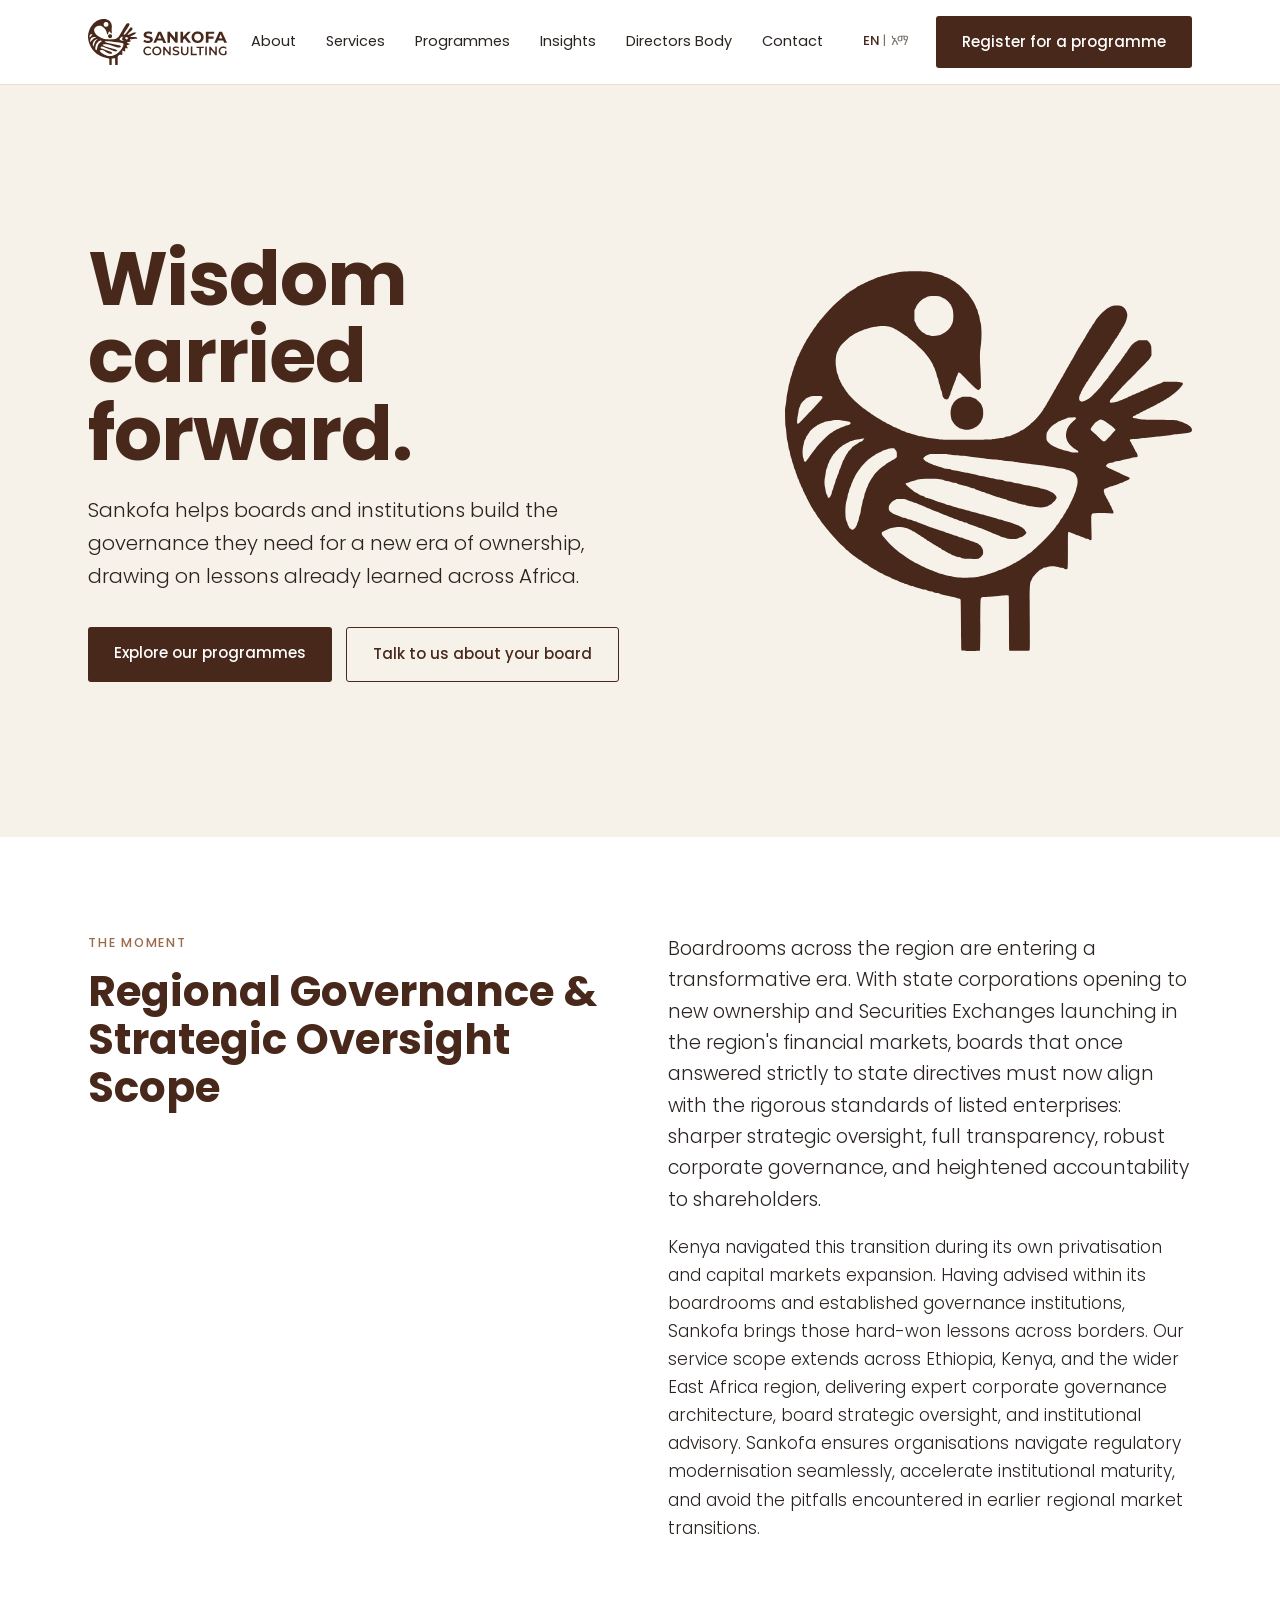
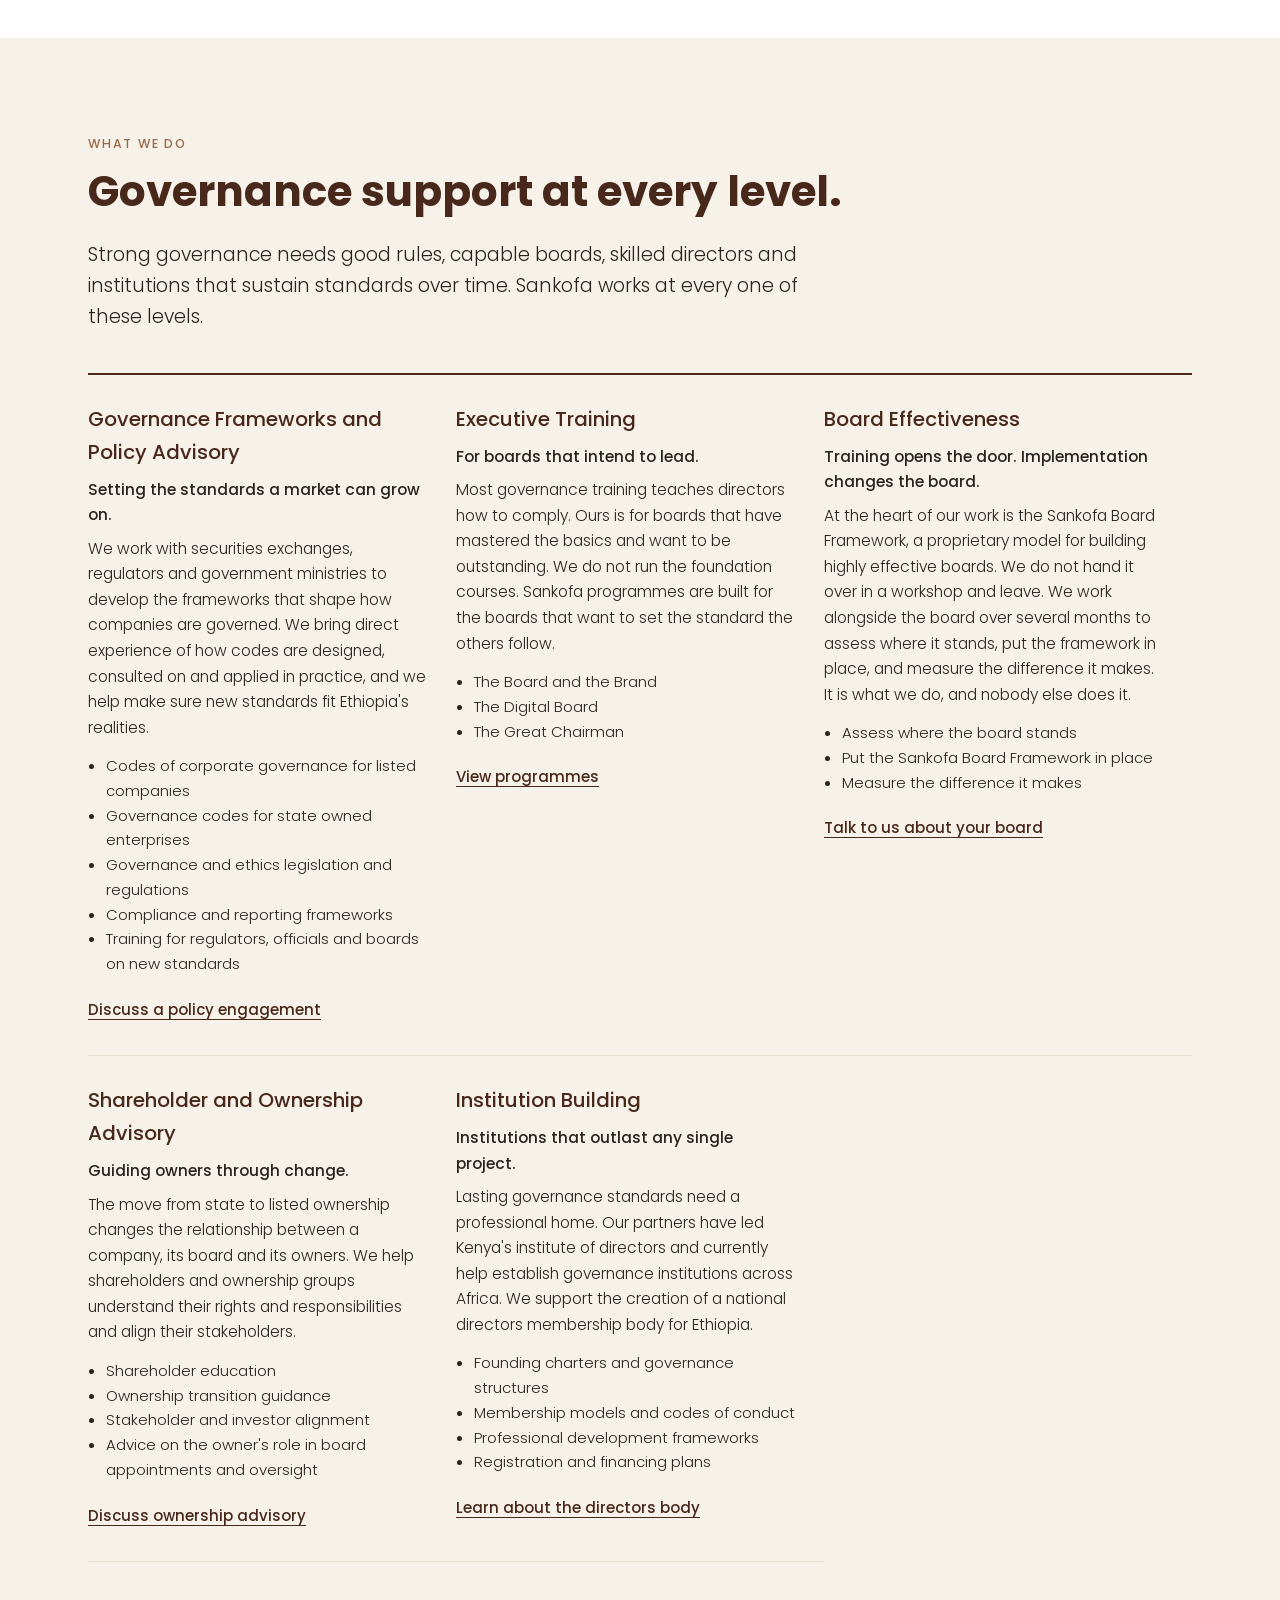
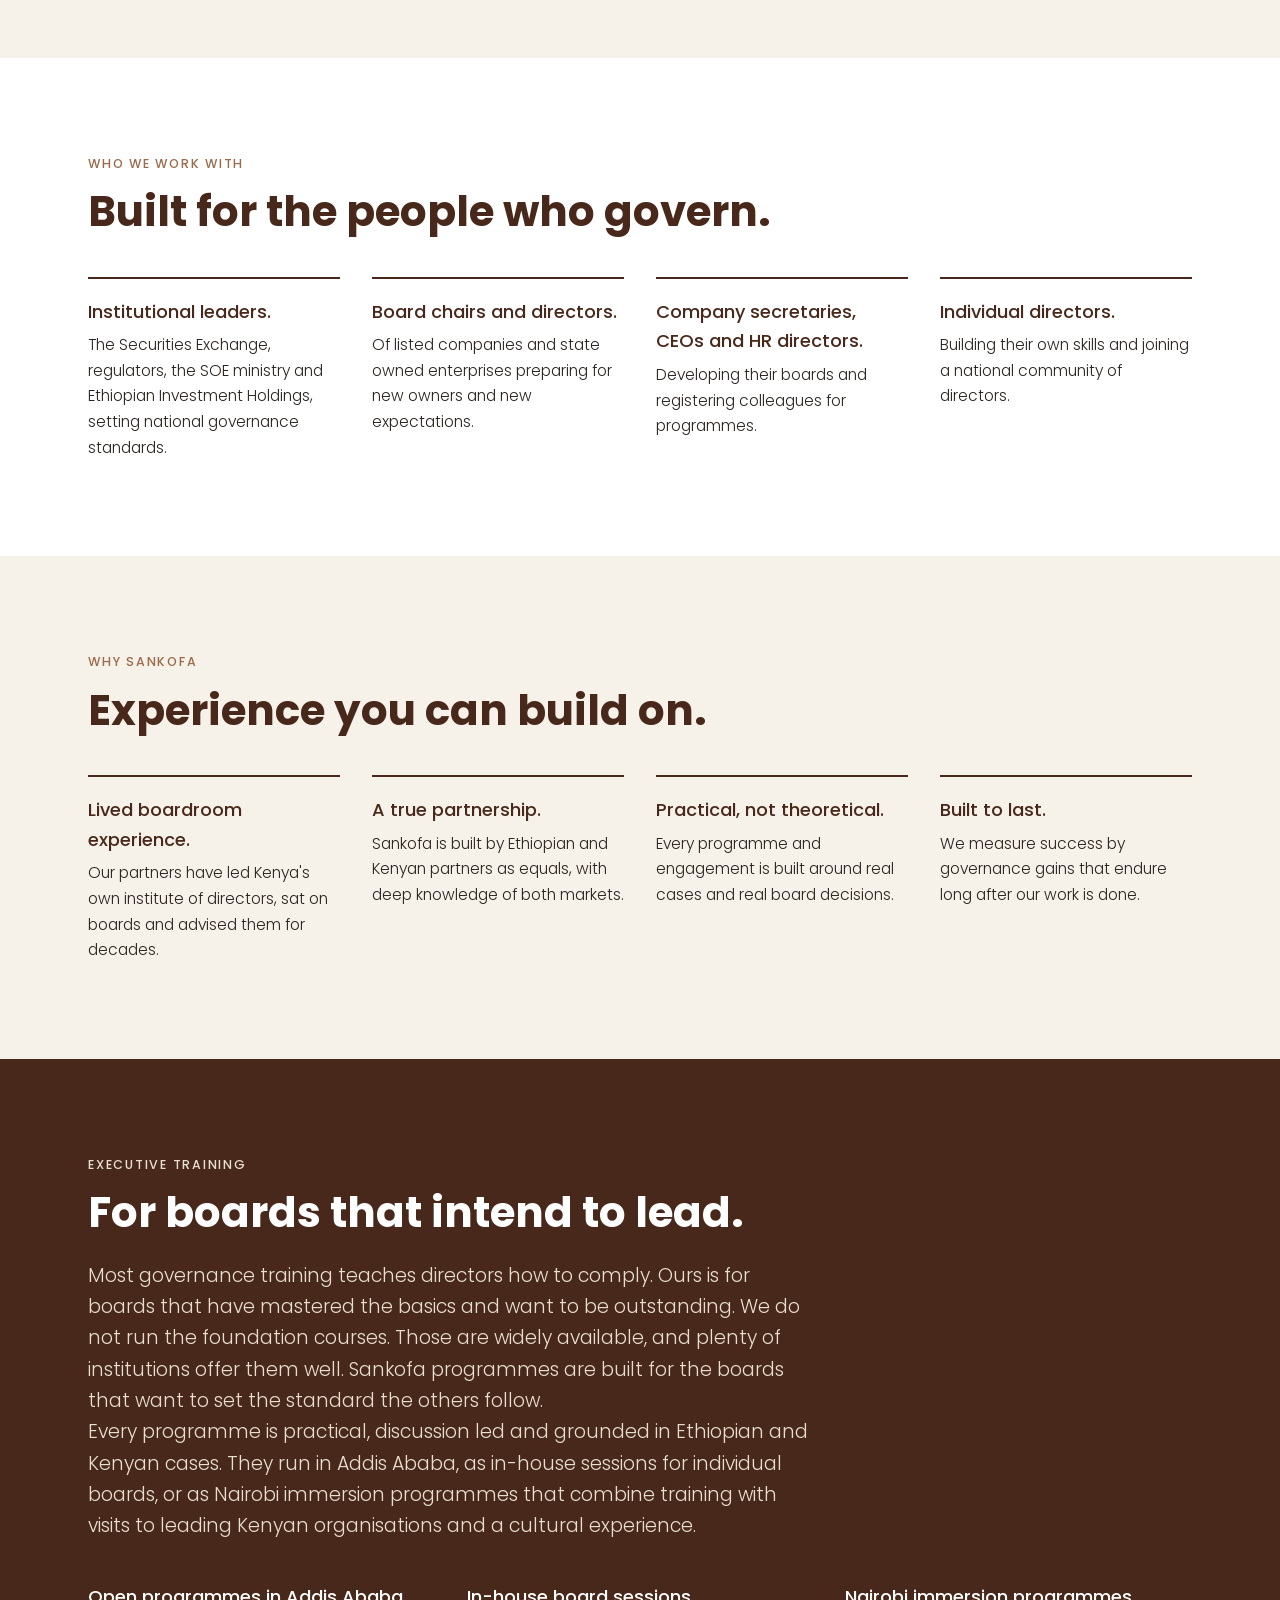
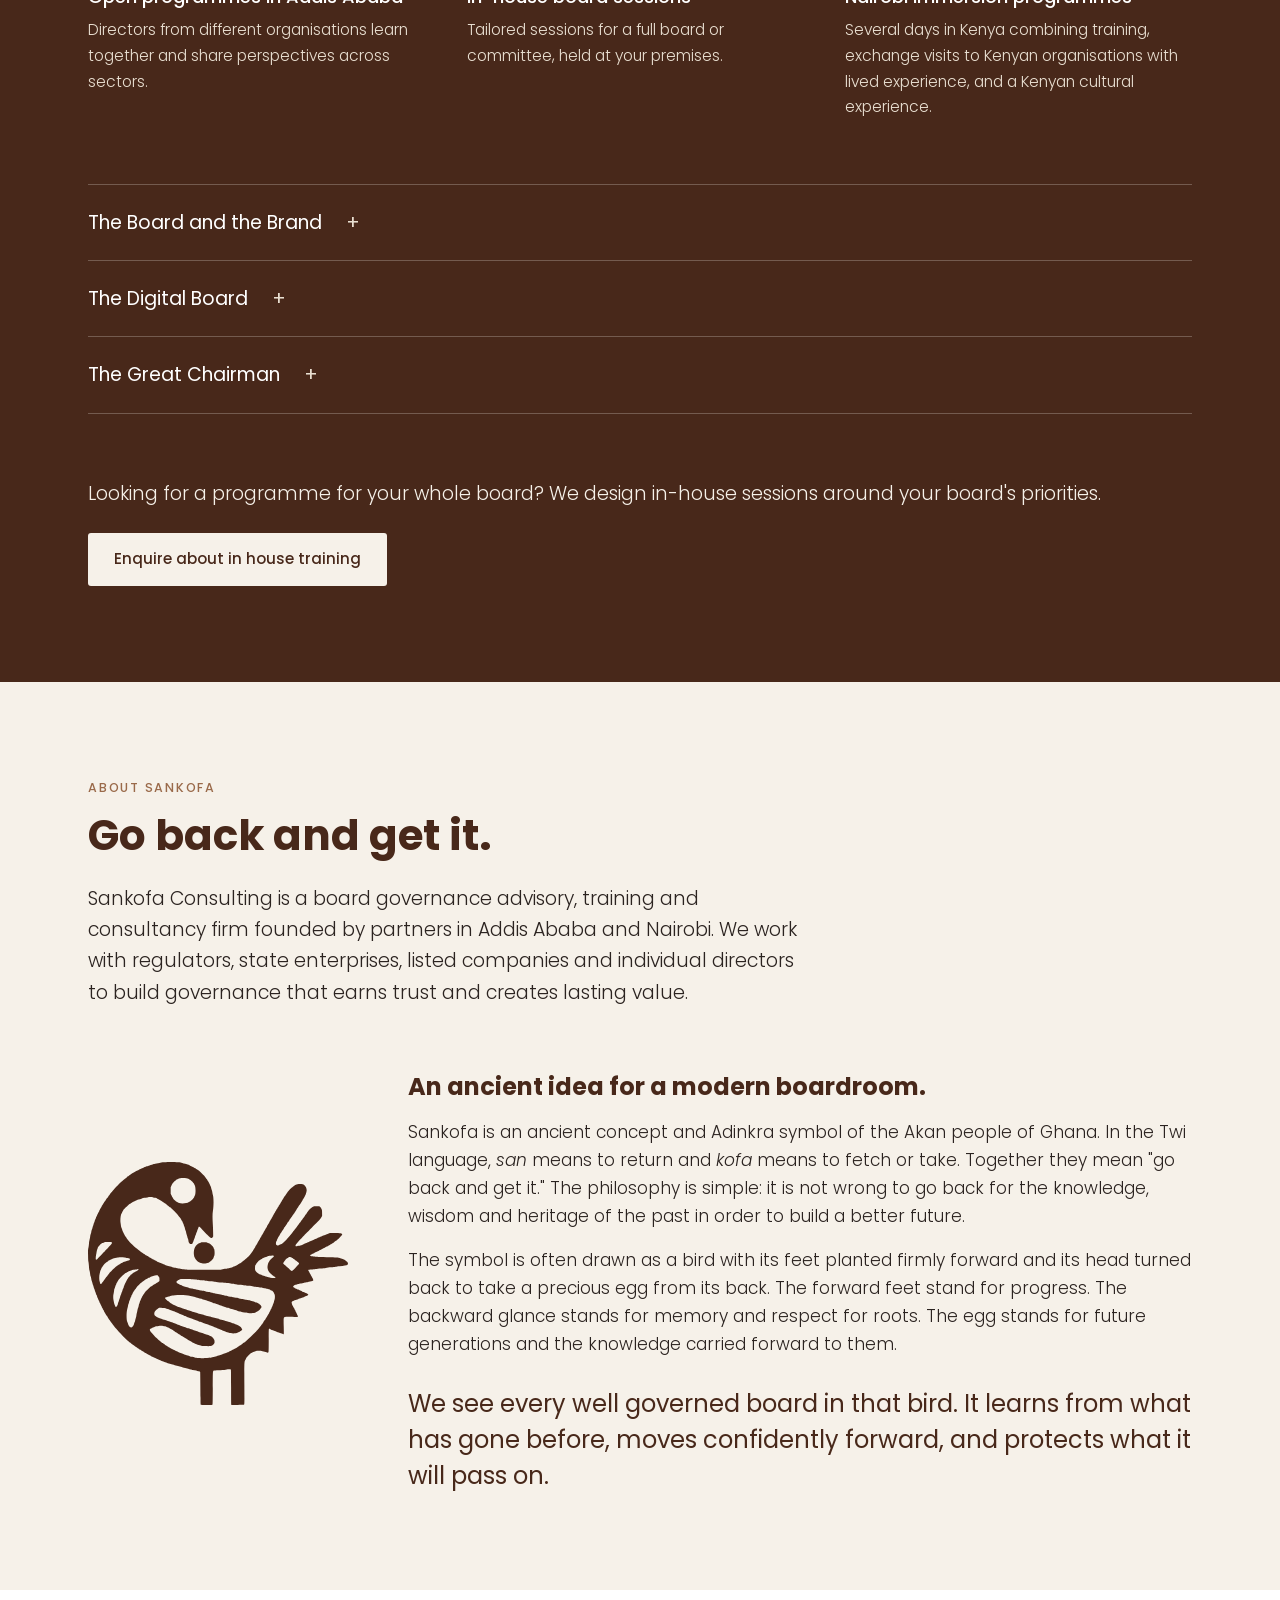
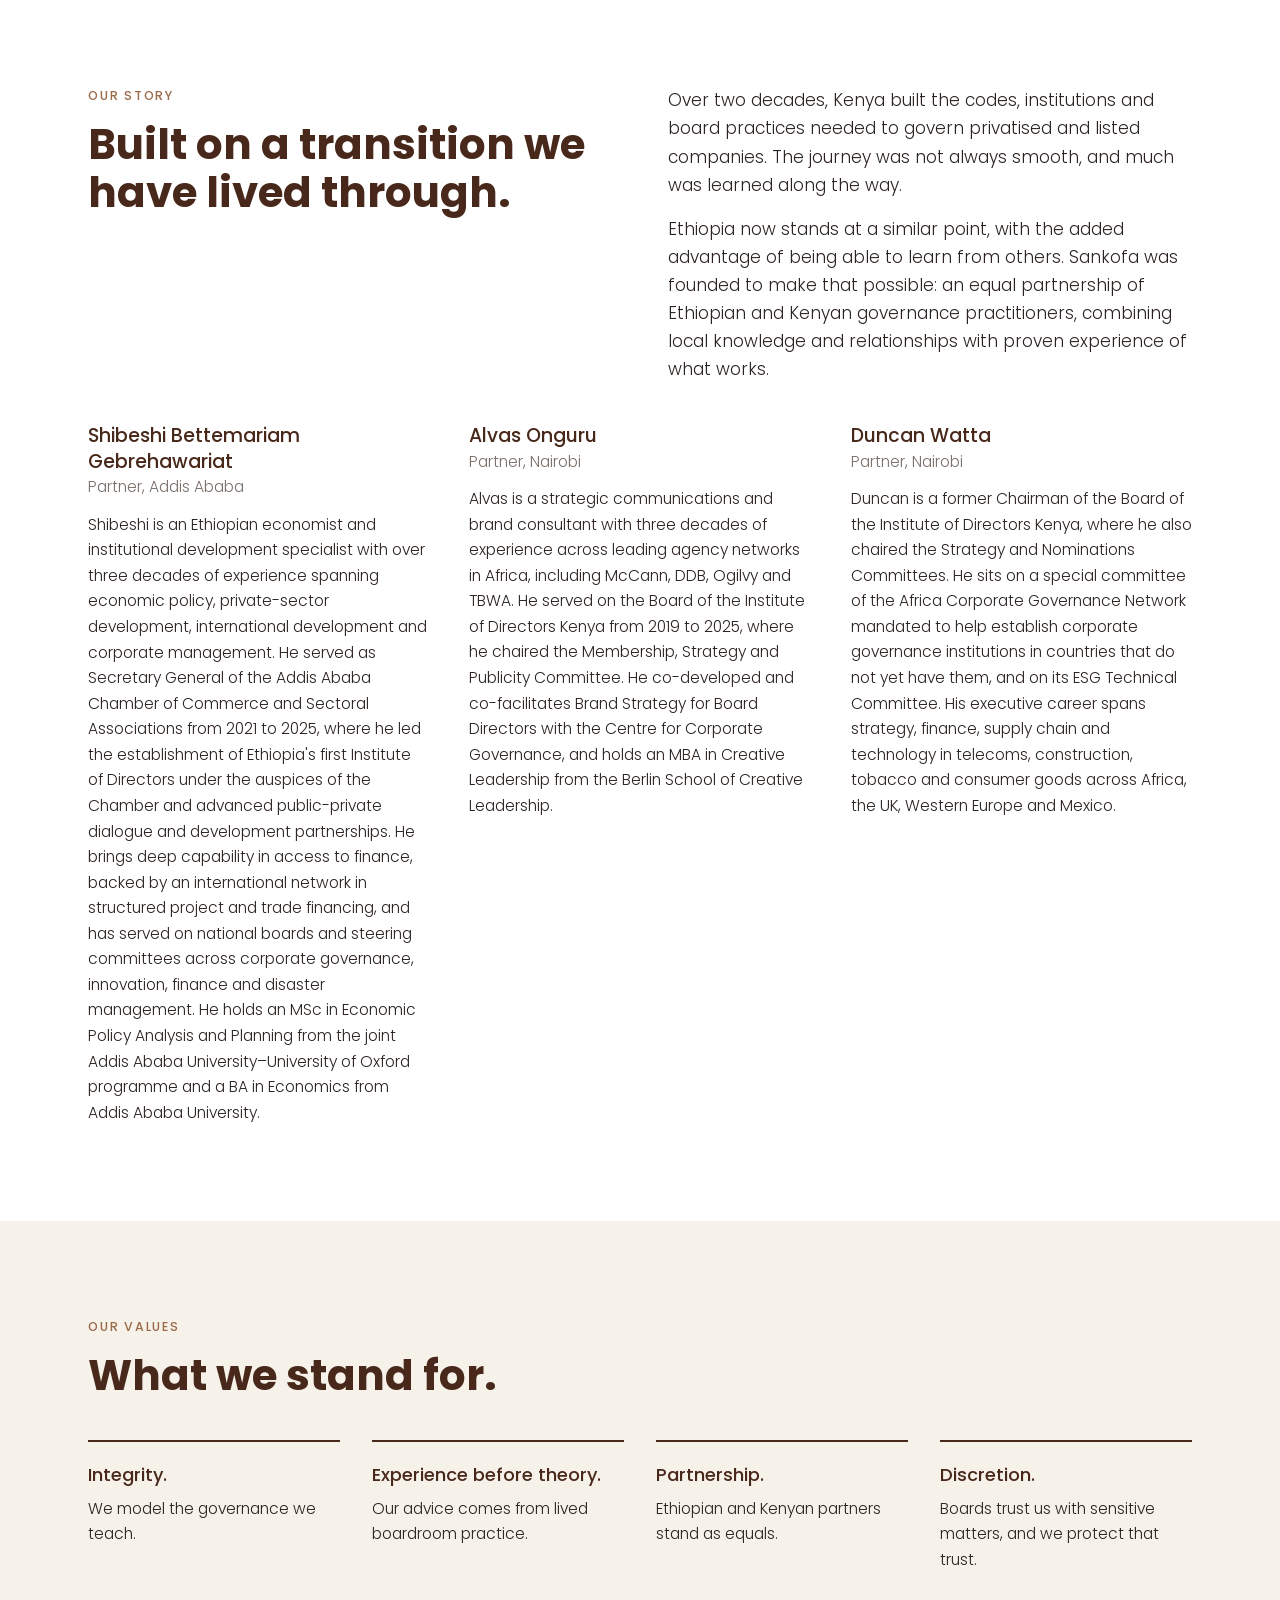
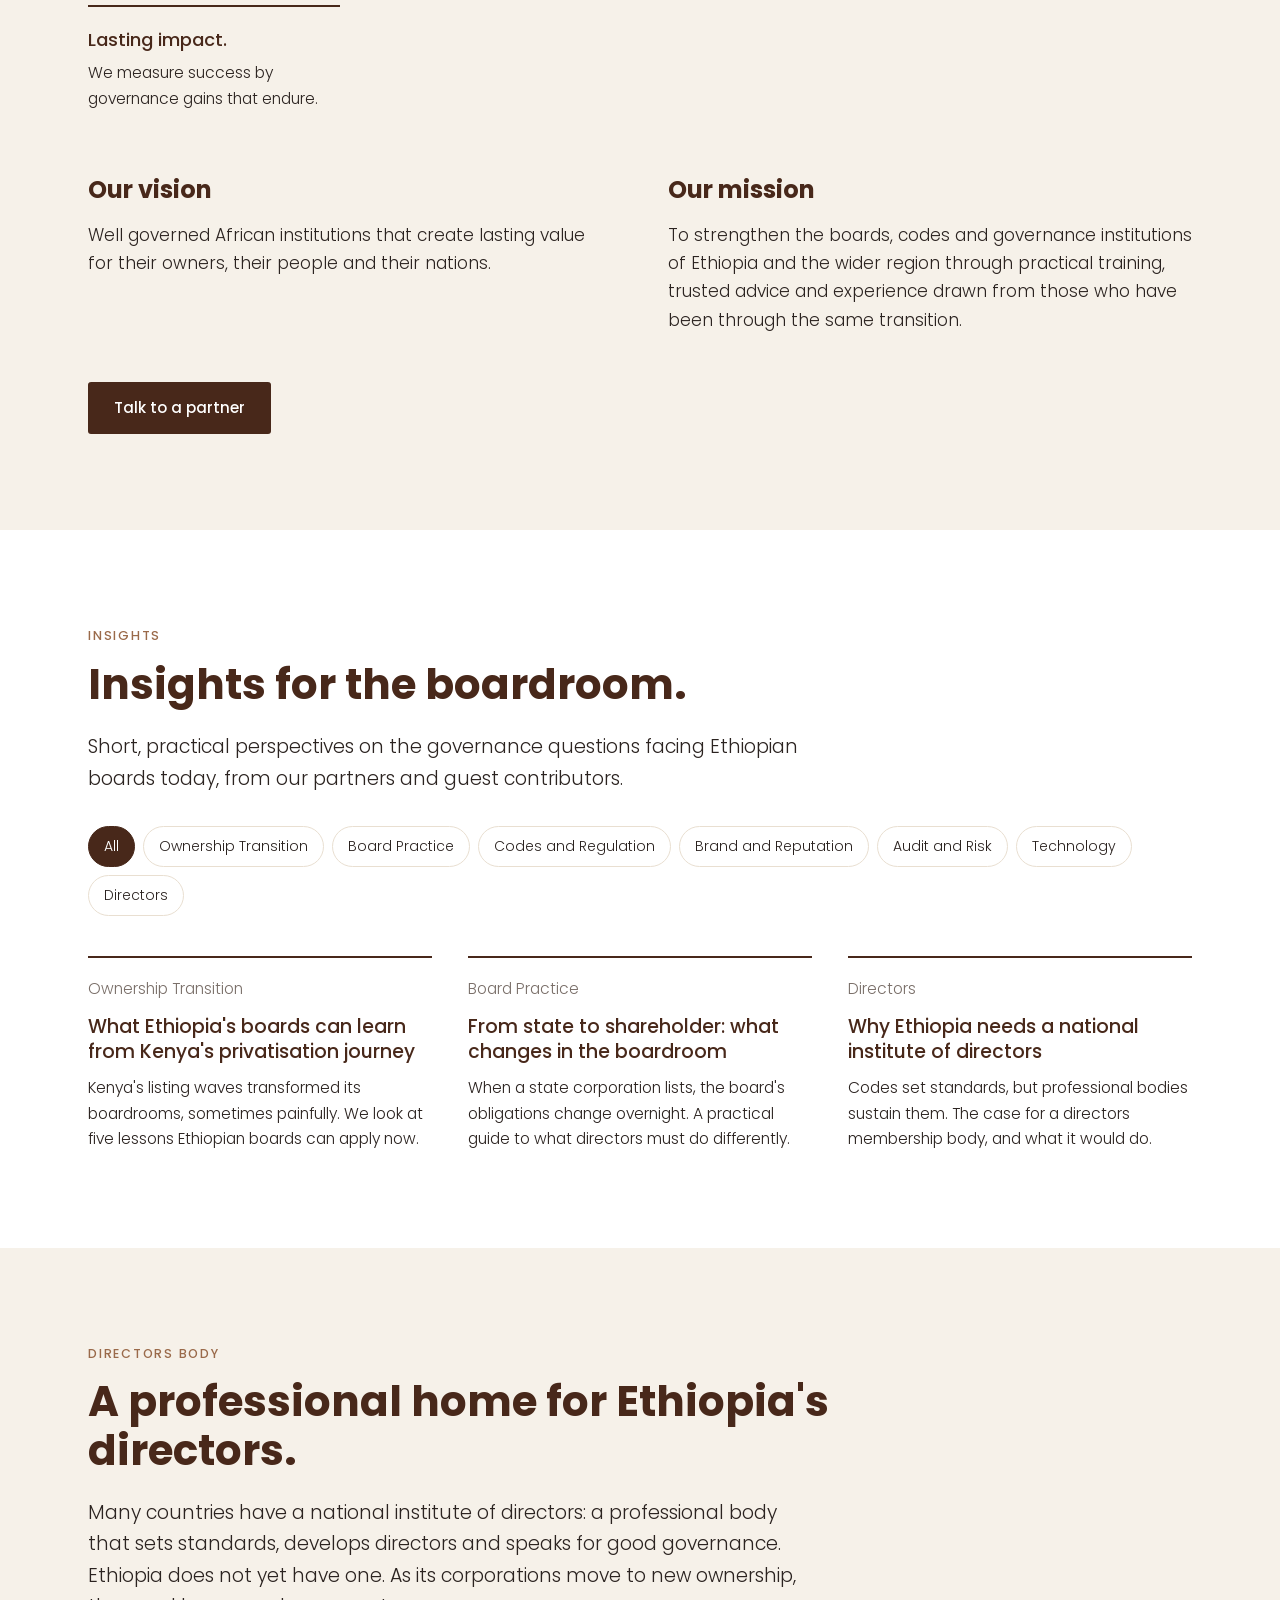
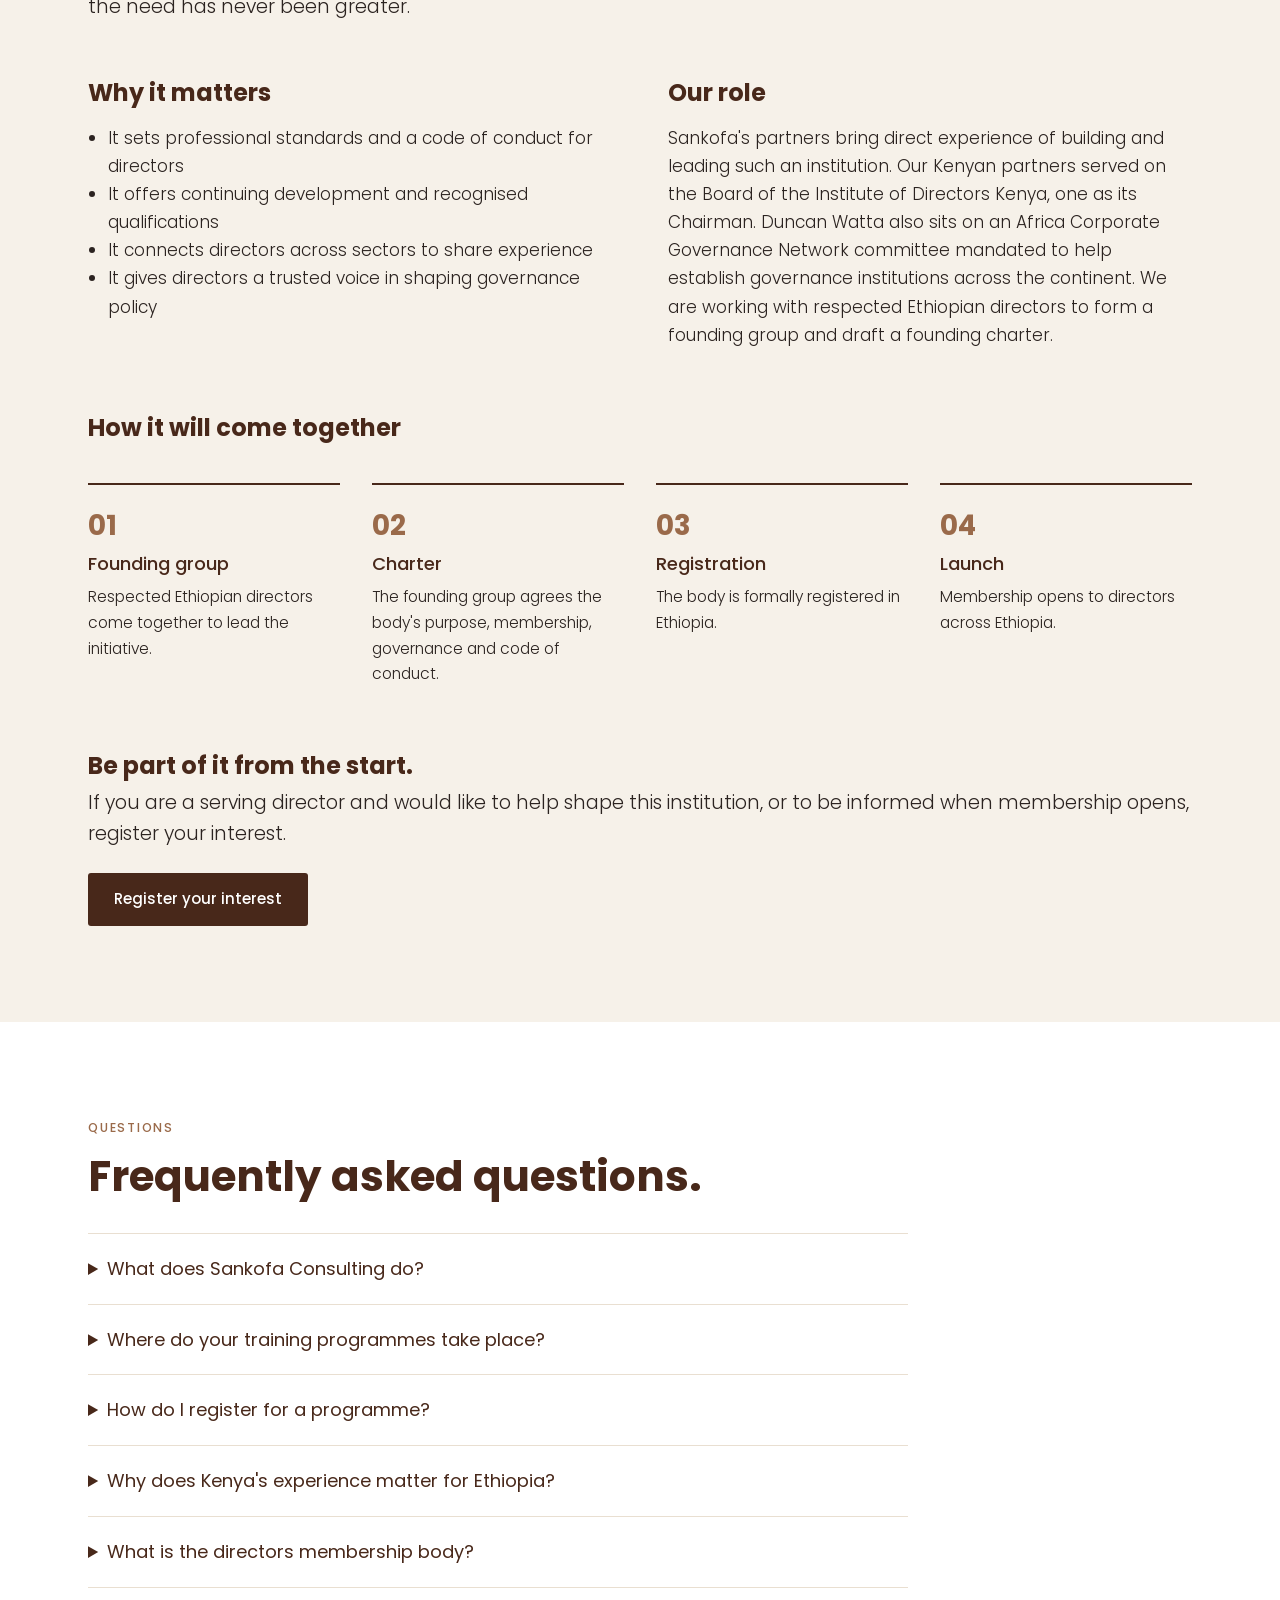
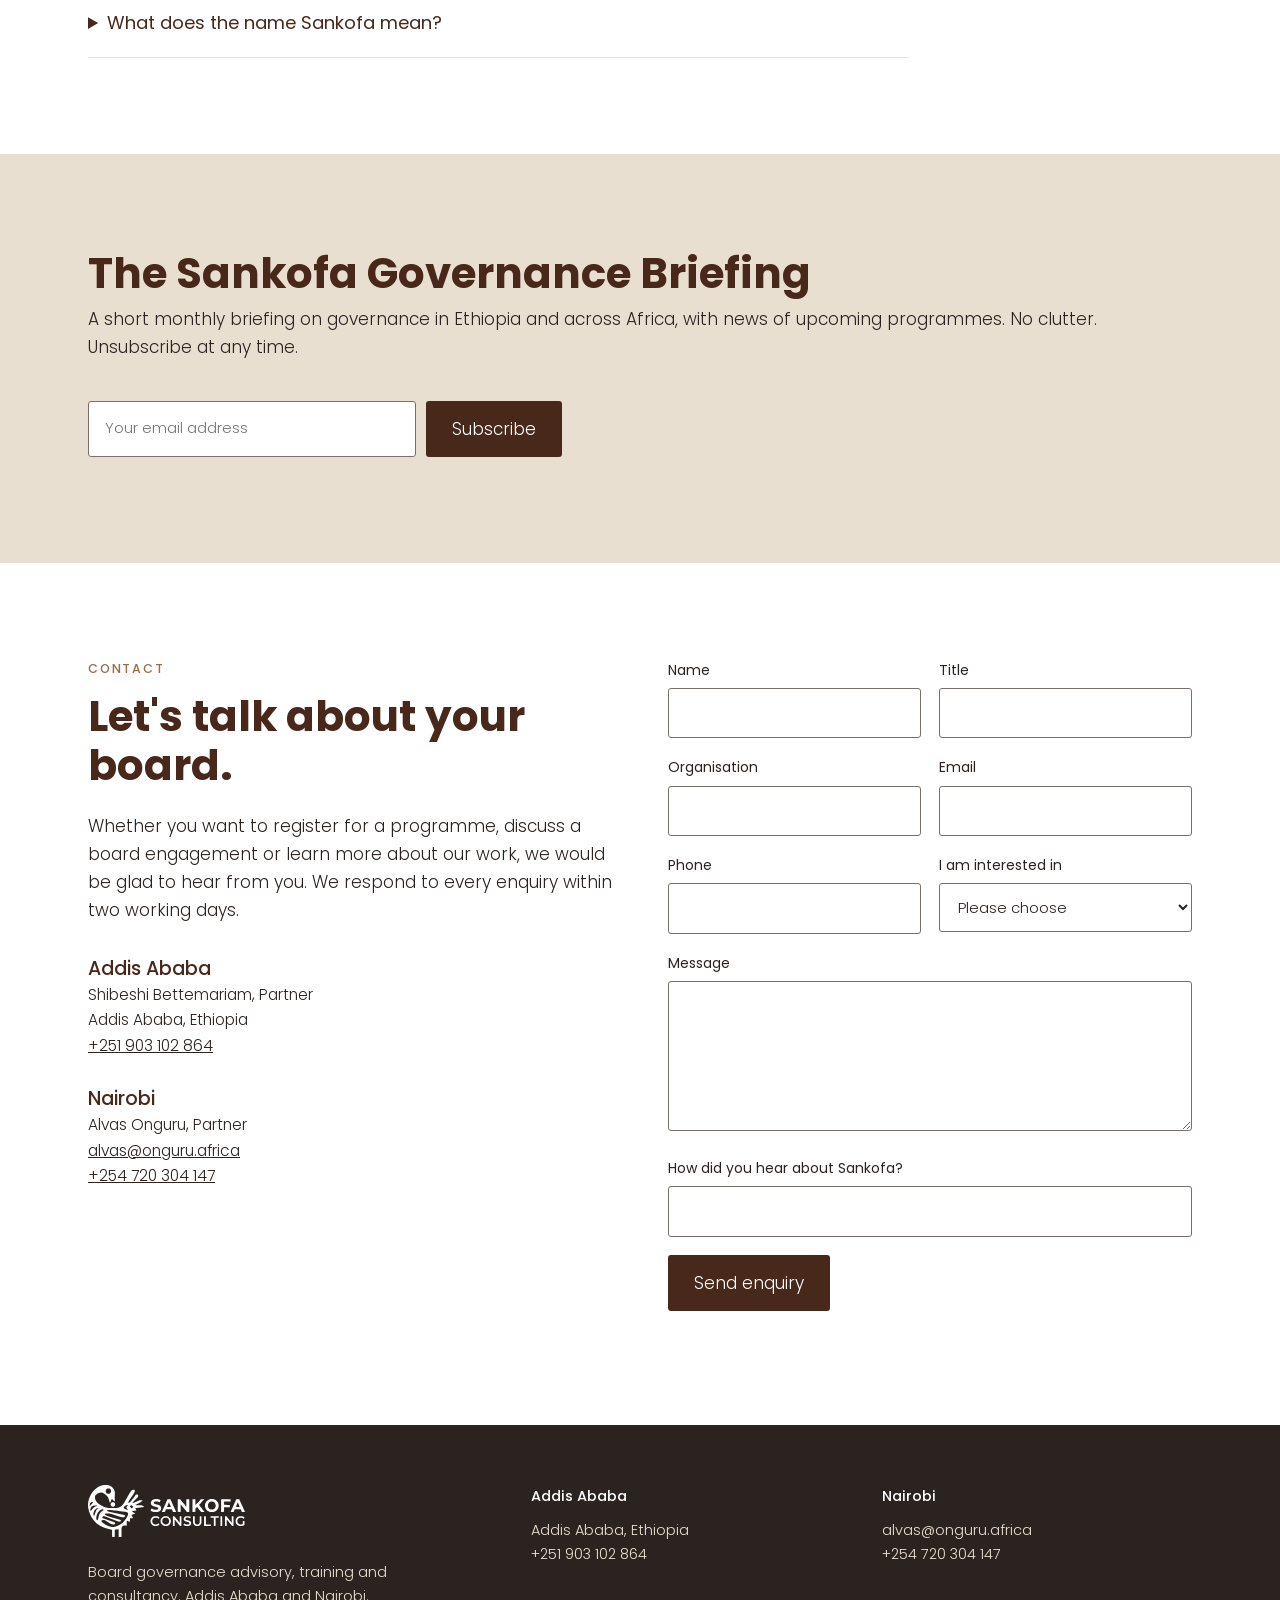
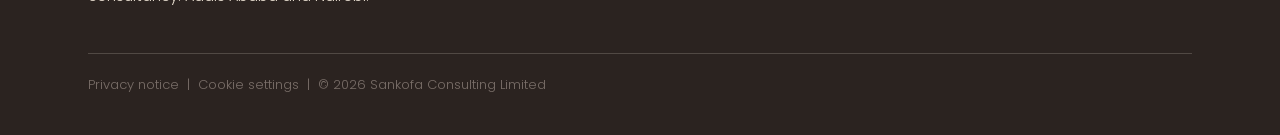
==== commit 6f879f07: "Addd" ====
--- a/index.html
+++ b/index.html
@@ -100,7 +100,6 @@
             "address": [
               {
                 "@type": "PostalAddress",
-                "streetAddress": "House Number 3831, Wereda 13, Bole Sub City",
                 "addressLocality": "Addis Ababa",
                 "addressCountry": "ET"
               },
@@ -160,8 +159,8 @@
               {
                 "@type": "Course",
                 "position": 1,
-                "name": "Introduction to Corporate Governance",
-                "description": "The foundation for every director: what boards are for, the duties directors owe, and what changes when a company moves from state to listed ownership.",
+                "name": "The Board and the Brand",
+                "description": "Directors learn to own, protect and grow the organisation's most valuable intangible asset, and to hold management to account for it.",
                 "provider": {
                   "@id": "https://sankofa-consulting.africa/#organization"
                 }
@@ -169,8 +168,8 @@
               {
                 "@type": "Course",
                 "position": 2,
-                "name": "Brand Governance",
-                "description": "Treats brand and reputation as a board governance matter.",
+                "name": "The Digital Board",
+                "description": "Directors learn to govern data, cyber risk, artificial intelligence and digital transformation with confidence.",
                 "provider": {
                   "@id": "https://sankofa-consulting.africa/#organization"
                 }
@@ -178,26 +177,8 @@
               {
                 "@type": "Course",
                 "position": 3,
-                "name": "Audit for Boards",
-                "description": "Builds confidence in overseeing audit, risk and financial reporting.",
-                "provider": {
-                  "@id": "https://sankofa-consulting.africa/#organization"
-                }
-              },
-              {
-                "@type": "Course",
-                "position": 4,
                 "name": "The Great Chairman",
-                "description": "What great board leadership looks like in practice.",
-                "provider": {
-                  "@id": "https://sankofa-consulting.africa/#organization"
-                }
-              },
-              {
-                "@type": "Course",
-                "position": 5,
-                "name": "Technology Governance",
-                "description": "Equips boards to oversee technology strategy, cyber security, data risk and artificial intelligence.",
+                "description": "A programme for sitting and aspiring chairs on leading the boardroom, managing the relationship with the chief executive, and building a board that performs.",
                 "provider": {
                   "@id": "https://sankofa-consulting.africa/#organization"
                 }
@@ -341,43 +322,40 @@
             </div>
             <div>
               <h3>Executive Training</h3>
-              <p class="tag">Skills for the modern boardroom.</p>
-              <p>
-                Our programmes give directors the knowledge and confidence to
-                govern well. Each is practical, discussion led and grounded in
-                Ethiopian and Kenyan cases. Programmes run in Addis Ababa, as in
-                house sessions for individual boards, or as Nairobi immersion
-                programmes that combine training with visits to Kenyan
-                organisations and a cultural experience.
+              <p class="tag">For boards that intend to lead.</p>
+              <p>
+                Most governance training teaches directors how to comply. Ours
+                is for boards that have mastered the basics and want to be
+                outstanding. We do not run the foundation courses. Sankofa
+                programmes are built for the boards that want to set the
+                standard the others follow.
               </p>
               <ul>
-                <li>Introduction to Corporate Governance</li>
-                <li>Brand Governance</li>
-                <li>Audit for Boards</li>
+                <li>The Board and the Brand</li>
+                <li>The Digital Board</li>
                 <li>The Great Chairman</li>
-                <li>Technology Governance</li>
               </ul>
               <a class="more" href="#programmes">View programmes</a>
             </div>
             <div>
-              <h3>Board Consultancy</h3>
-              <p class="tag">Stronger boards, milestone by milestone.</p>
-              <p>
-                We partner with individual boards over one to two years to raise
-                their effectiveness in lasting ways. Each engagement begins with
-                an honest diagnosis and follows a clear plan with agreed
-                milestones.
+              <h3>Board Effectiveness</h3>
+              <p class="tag">
+                Training opens the door. Implementation changes the board.
+              </p>
+              <p>
+                At the heart of our work is the Sankofa Board Framework, a
+                proprietary model for building highly effective boards. We do
+                not hand it over in a workshop and leave. We work alongside the
+                board over several months to assess where it stands, put the
+                framework in place, and measure the difference it makes. It is
+                what we do, and nobody else does it.
               </p>
               <ul>
-                <li>Board evaluations and governance diagnostics</li>
-                <li>
-                  Board charters, committee structures and terms of reference
-                </li>
-                <li>Governance policies and board calendars</li>
-                <li>Board development plans</li>
-                <li>Ongoing advice to chairs and company secretaries</li>
+                <li>Assess where the board stands</li>
+                <li>Put the Sankofa Board Framework in place</li>
+                <li>Measure the difference it makes</li>
               </ul>
-              <a class="more" href="#contact" data-interest="Board consultancy"
+              <a class="more" href="#contact" data-interest="Board effectiveness"
                 >Talk to us about your board</a
               >
             </div>
@@ -482,13 +460,22 @@
       </section>
       <section class="prog" id="programmes">
         <div class="wrap">
-          <span class="eyebrow">Programmes and events</span>
-          <h2>Learn from those who have been there.</h2>
+          <span class="eyebrow">Executive Training</span>
+          <h2>For boards that intend to lead.</h2>
           <p class="lede">
-            Our programmes are designed for busy directors. They are short,
-            practical and built around real decisions that boards face. Every
-            participant leaves with tools they can use at their next board
-            meeting.
+            Most governance training teaches directors how to comply. Ours is
+            for boards that have mastered the basics and want to be outstanding.
+            We do not run the foundation courses. Those are widely available,
+            and plenty of institutions offer them well. Sankofa programmes are
+            built for the boards that want to set the standard the others
+            follow.
+          </p>
+          <p class="lede">
+            Every programme is practical, discussion led and grounded in
+            Ethiopian and Kenyan cases. They run in Addis Ababa, as in-house
+            sessions for individual boards, or as Nairobi immersion programmes
+            that combine training with visits to leading Kenyan organisations
+            and a cultural experience.
           </p>
           <div class="formats">
             <div>
@@ -499,7 +486,7 @@
               </p>
             </div>
             <div>
-              <h3>In house board sessions</h3>
+              <h3>In-house board sessions</h3>
               <p>
                 Tailored sessions for a full board or committee, held at your
                 premises.
@@ -515,148 +502,54 @@
             </div>
           </div>
 
-          <!-- TODO: confirm dates and fees, and link brochures (PDF) once designed. -->
           <details>
-            <summary>
-              Introduction to Corporate Governance<span
-                >Q4 2026, date to be confirmed</span
-              >
-            </summary>
+            <summary>The Board and the Brand</summary>
             <div class="detail">
               <p>
-                The foundation for every director. This programme covers what
-                boards are for, the duties directors owe, and what changes when
-                a company moves from state to listed ownership.
-              </p>
-              <h4>You will learn to</h4>
-              <ul>
-                <li>
-                  Understand the role, duties and liabilities of a director
-                </li>
-                <li>
-                  Distinguish the work of the board from the work of management
-                </li>
-                <li>
-                  Apply the core principles of good governance to your own board
-                </li>
-                <li>
-                  Prepare for the expectations of listing, disclosure and
-                  shareholder accountability
-                </li>
-              </ul>
-              <h4>Who should attend</h4>
-              <p>
-                New and serving directors, especially of companies preparing to
-                list or recently divested.
+                Reputation is a boardroom matter. Directors learn to own,
+                protect and grow the organisation's most valuable intangible
+                asset, and to hold management to account for it.
               </p>
               <div class="actions">
                 <a
                   class="btn"
                   href="#contact"
                   data-interest="Training"
-                  data-programme="Introduction to Corporate Governance"
+                  data-programme="The Board and the Brand"
                   >Register</a
                 >
-                <span class="muted"
-                  >Format and fee to be confirmed. Brochure coming soon.</span
-                >
               </div>
             </div>
           </details>
           <details>
-            <summary>Brand Governance<span>Q1 2027</span></summary>
+            <summary>The Digital Board</summary>
             <div class="detail">
               <p>
-                A company's reputation is one of its most valuable assets, yet
-                few boards oversee it. Based on the Brand Strategy for Board
-                Directors programme, this course treats brand as a governance
-                matter.
-              </p>
-              <h4>You will learn to</h4>
-              <ul>
-                <li>
-                  See brand as a strategic asset that requires board oversight
-                </li>
-                <li>Ask management the right questions about brand strategy</li>
-                <li>
-                  Read brand health indicators and oversee reputational risk
-                </li>
-                <li>Guide the board through a brand crisis</li>
-              </ul>
-              <h4>Who should attend</h4>
-              <p>
-                Directors, chairs and executives who report to the board on
-                strategy and reputation.
+                Technology now shapes strategy, risk and value. Directors learn
+                to ask sharper questions about data, cyber risk, artificial
+                intelligence and digital transformation, and to govern them
+                with confidence.
               </p>
               <div class="actions">
                 <a
                   class="btn"
                   href="#contact"
                   data-interest="Training"
-                  data-programme="Brand Governance"
+                  data-programme="The Digital Board"
                   >Register</a
                 >
-                <span class="muted"
-                  >Format and fee to be confirmed. Brochure coming soon.</span
-                >
               </div>
             </div>
           </details>
           <details>
-            <summary>Audit for Boards<span>Q2 2027</span></summary>
+            <summary>The Great Chairman</summary>
             <div class="detail">
               <p>
-                Financial oversight is at the heart of the board's duty to
-                shareholders. This programme builds confidence in overseeing
-                audit, risk and financial reporting.
-              </p>
-              <h4>You will learn to</h4>
-              <ul>
-                <li>
-                  Understand the role and composition of an effective audit
-                  committee
-                </li>
-                <li>Oversee internal and external audit</li>
-                <li>Interpret financial statements and key risk indicators</li>
-                <li>Strengthen internal controls and risk management</li>
-              </ul>
-              <h4>Who should attend</h4>
-              <p>
-                Audit and risk committee members, chairs and directors without a
-                financial background.
-              </p>
-              <div class="actions">
-                <a
-                  class="btn"
-                  href="#contact"
-                  data-interest="Training"
-                  data-programme="Audit for Boards"
-                  >Register</a
-                >
-                <span class="muted"
-                  >Format and fee to be confirmed. Brochure coming soon.</span
-                >
-              </div>
-            </div>
-          </details>
-          <details>
-            <summary>The Great Chairman<span>Q3 2027</span></summary>
-            <div class="detail">
-              <p>
-                The chair sets the tone for the whole board. This programme
-                explores what great board leadership looks like in practice.
-              </p>
-              <h4>You will learn to</h4>
-              <ul>
-                <li>Lead effective, focused board meetings</li>
-                <li>Build a strong, balanced relationship with the CEO</li>
-                <li>
-                  Manage board dynamics, dissent and difficult conversations
-                </li>
-                <li>Lead board evaluation and succession planning</li>
-              </ul>
-              <h4>Who should attend</h4>
-              <p>Current and aspiring chairs and committee chairs.</p>
+                The chair makes or breaks a board. A programme for sitting and
+                aspiring chairs on leading the boardroom, managing the
+                relationship with the chief executive, and building a board
+                that performs.
+              </p>
               <div class="actions">
                 <a
                   class="btn"
@@ -665,51 +558,13 @@
                   data-programme="The Great Chairman"
                   >Register</a
                 >
-                <span class="muted"
-                  >Format and fee to be confirmed. Brochure coming soon.</span
-                >
-              </div>
-            </div>
-          </details>
-          <details>
-            <summary>Technology Governance<span>Q3 2027</span></summary>
-            <div class="detail">
-              <p>
-                Technology now shapes strategy, risk and value in every sector.
-                This programme equips boards to oversee it with confidence.
-              </p>
-              <h4>You will learn to</h4>
-              <ul>
-                <li>
-                  Oversee technology strategy and major digital investments
-                </li>
-                <li>Understand and govern cyber security and data risk</li>
-                <li>Ask the right questions about artificial intelligence</li>
-                <li>Build technology expertise into board composition</li>
-              </ul>
-              <h4>Who should attend</h4>
-              <p>
-                All directors, particularly those on risk, audit and strategy
-                committees.
-              </p>
-              <div class="actions">
-                <a
-                  class="btn"
-                  href="#contact"
-                  data-interest="Training"
-                  data-programme="Technology Governance"
-                  >Register</a
-                >
-                <span class="muted"
-                  >Format and fee to be confirmed. Brochure coming soon.</span
-                >
               </div>
             </div>
           </details>
 
           <div class="closing">
             <p>
-              Looking for a programme for your whole board? We design in house
+              Looking for a programme for your whole board? We design in-house
               sessions around your board's priorities.
             </p>
             <a
@@ -1060,14 +915,14 @@
                 firm. We help Ethiopia's boards, regulators and state
                 enterprises build the governance they need as corporations move
                 from state to listed ownership, through governance frameworks,
-                executive training, board consultancy, shareholder advisory and
-                institution building.
+                executive training, board effectiveness, shareholder advisory
+                and institution building.
               </p>
             </details>
             <details>
               <summary>Where do your training programmes take place?</summary>
               <p>
-                Open programmes run in Addis Ababa. We also run in house
+                Open programmes run in Addis Ababa. We also run in-house
                 sessions for a full board or committee at your premises, and
                 Nairobi immersion programmes that combine training with visits
                 to Kenyan organisations.
@@ -1124,7 +979,7 @@
                 "name": "What does Sankofa Consulting do?",
                 "acceptedAnswer": {
                   "@type": "Answer",
-                  "text": "Sankofa is a board governance advisory, training and consultancy firm. We help Ethiopia's boards, regulators and state enterprises build the governance they need as corporations move from state to listed ownership, through governance frameworks, executive training, board consultancy, shareholder advisory and institution building."
+                  "text": "Sankofa is a board governance advisory, training and consultancy firm. We help Ethiopia's boards, regulators and state enterprises build the governance they need as corporations move from state to listed ownership, through governance frameworks, executive training, board effectiveness, shareholder advisory and institution building."
                 }
               },
               {
@@ -1132,7 +987,7 @@
                 "name": "Where do your training programmes take place?",
                 "acceptedAnswer": {
                   "@type": "Answer",
-                  "text": "Open programmes run in Addis Ababa. We also run in house sessions for a full board or committee at your premises, and Nairobi immersion programmes that combine training with visits to Kenyan organisations."
+                  "text": "Open programmes run in Addis Ababa. We also run in-house sessions for a full board or committee at your premises, and Nairobi immersion programmes that combine training with visits to Kenyan organisations."
                 }
               },
               {
@@ -1214,8 +1069,7 @@
               <div>
                 <h3>Addis Ababa</h3>
                 <p>
-                  Shibeshi Bettemariam, Partner<br />House Number 3831, Wereda
-                  13<br />Bole Sub City, Addis Ababa, Ethiopia<br /><a
+                  Shibeshi Bettemariam, Partner<br />Addis Ababa, Ethiopia<br /><a
                     href="tel:+251903102864"
                     >+251 903 102 864</a
                   >
@@ -1313,8 +1167,9 @@
           <div>
             <h4>Addis Ababa</h4>
             <p>
-              House Number 3831, Wereda 13<br />Bole Sub City, Addis Ababa,
-              Ethiopia<br /><a href="tel:+251903102864">+251 903 102 864</a>
+              Addis Ababa, Ethiopia<br /><a href="tel:+251903102864"
+                >+251 903 102 864</a
+              >
             </p>
           </div>
           <div>
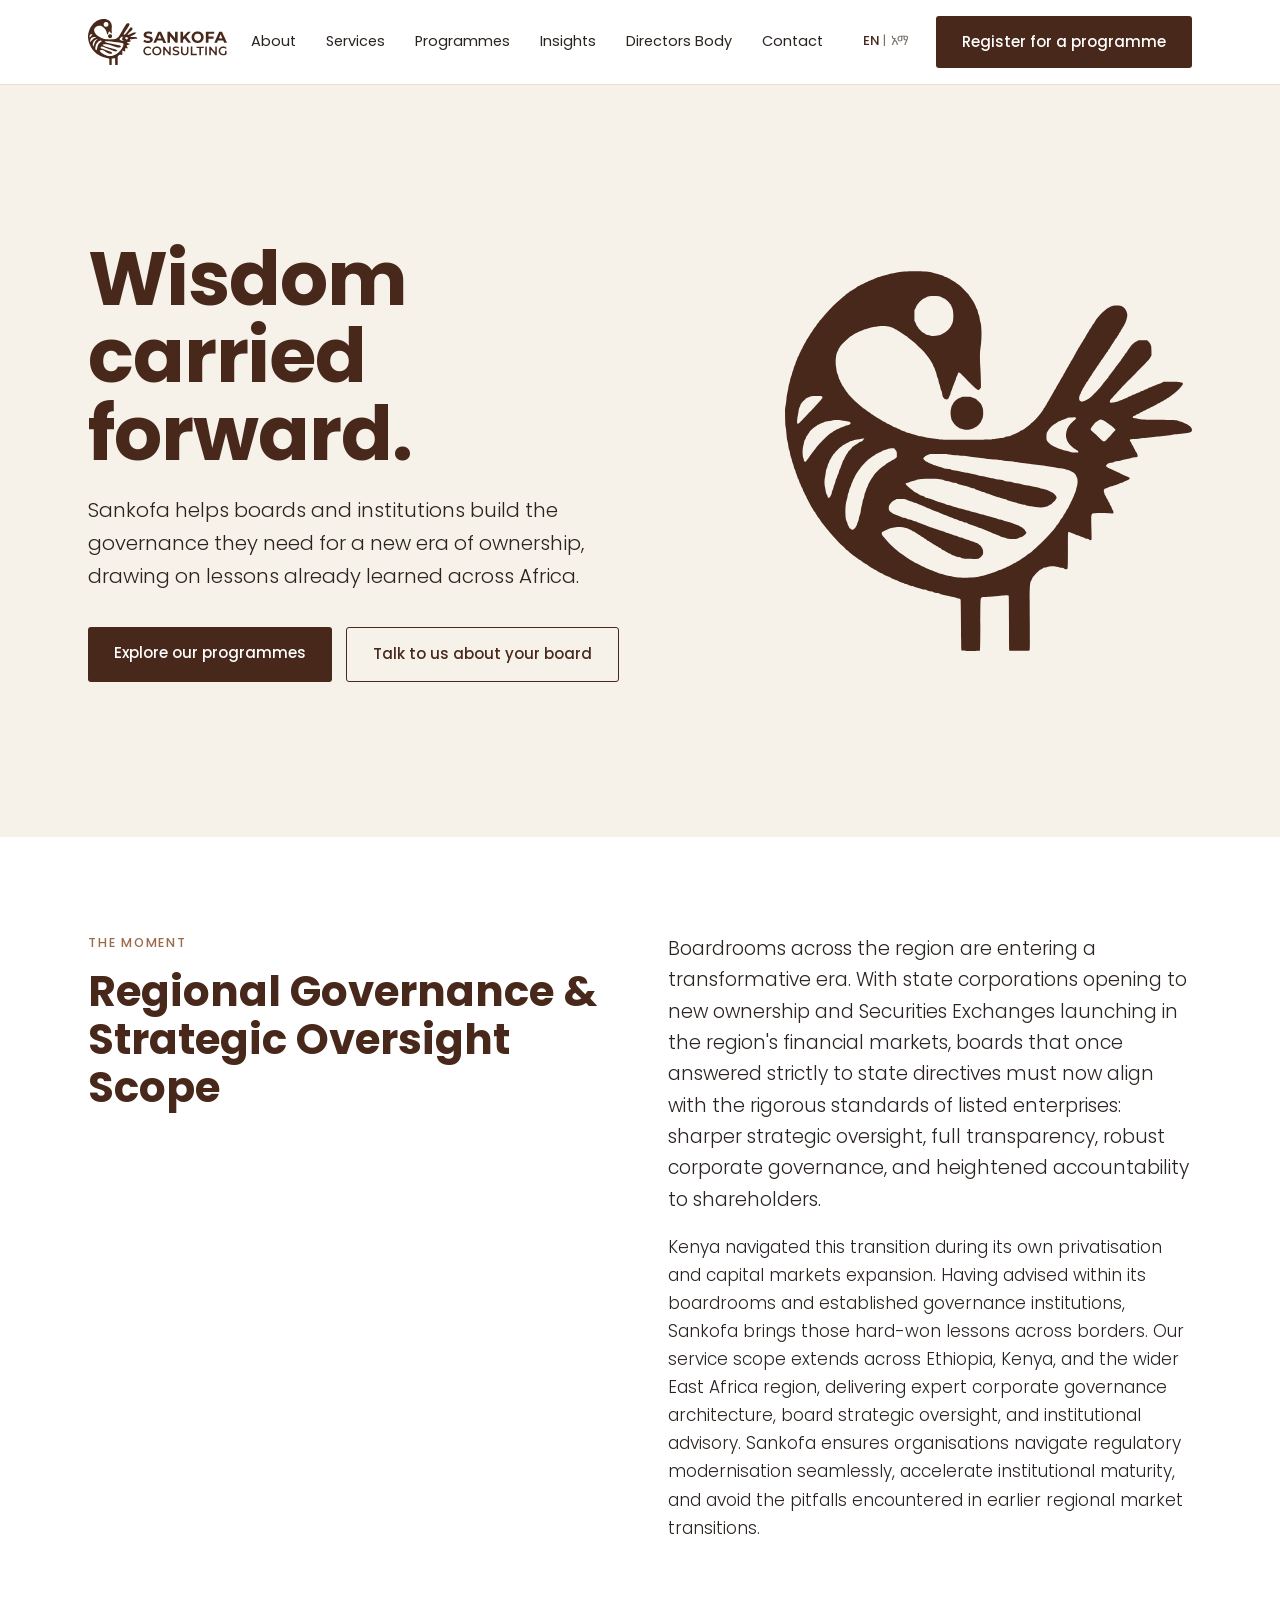
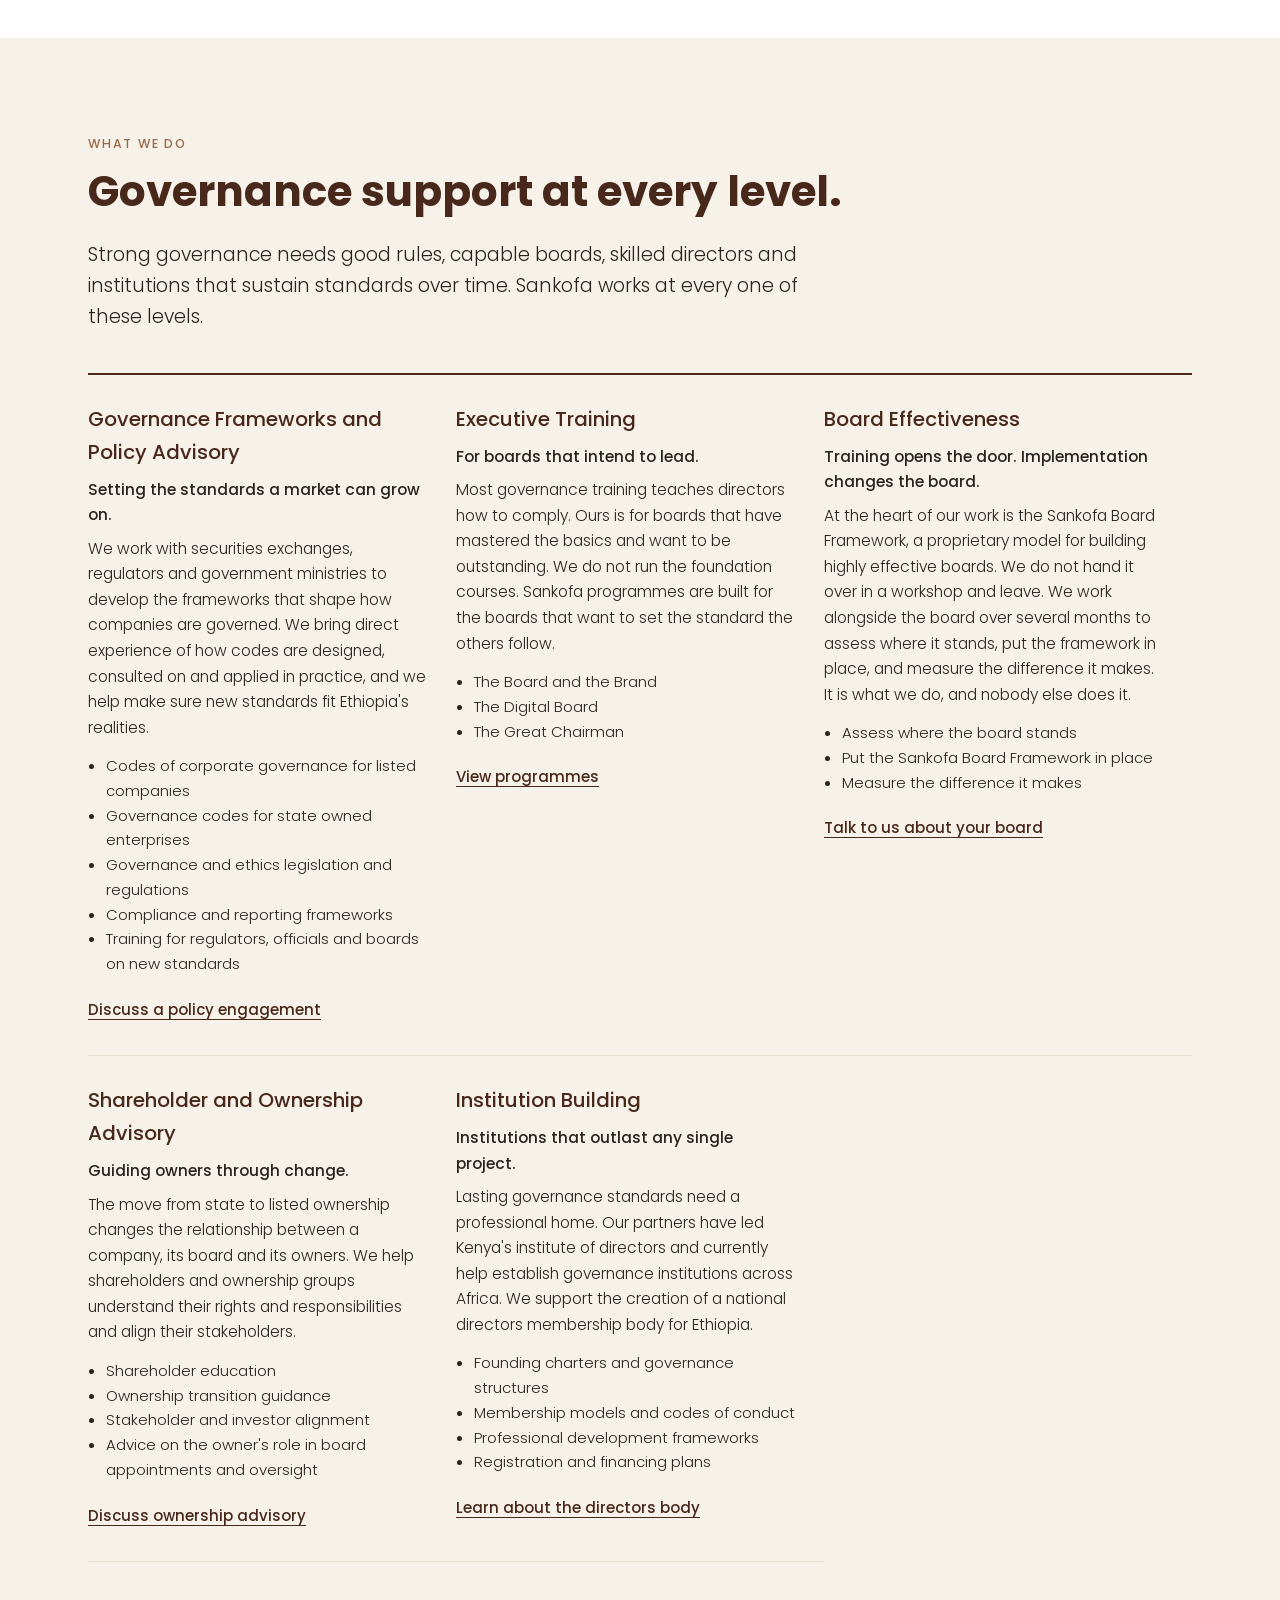
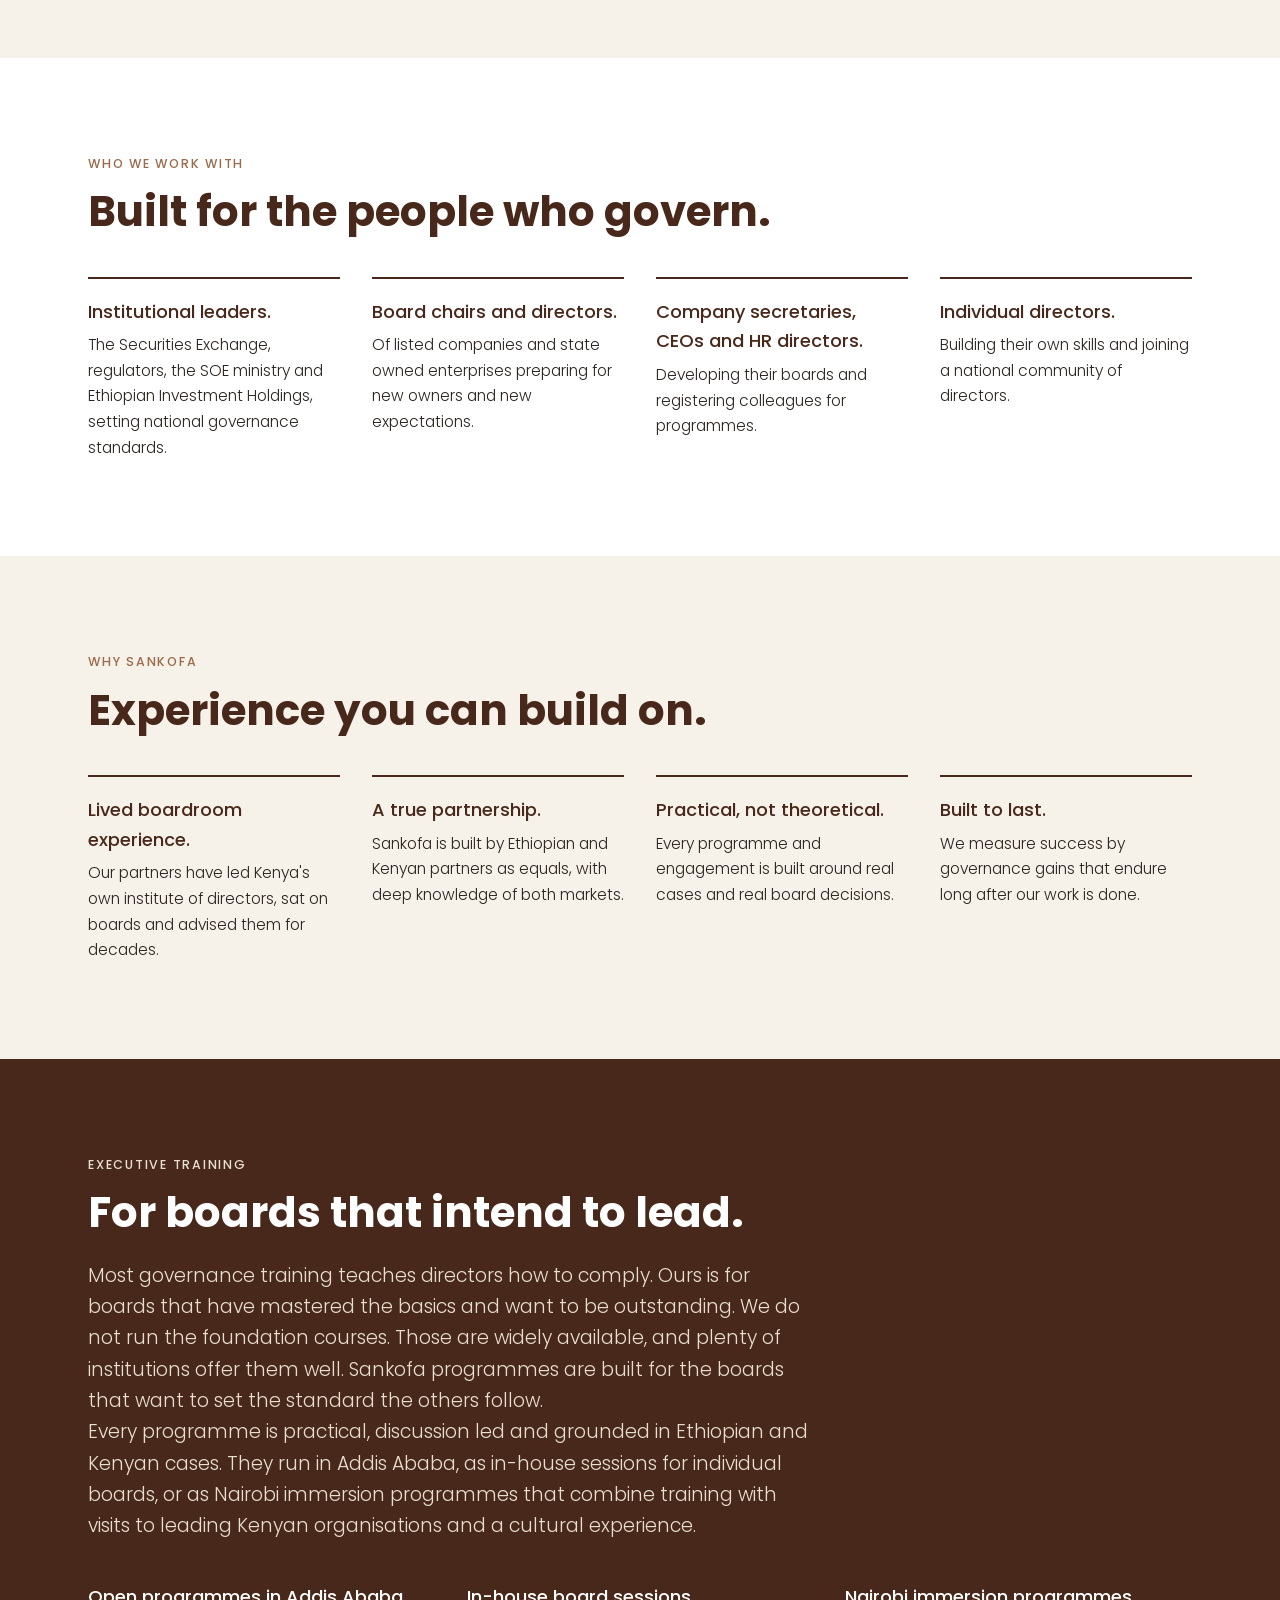
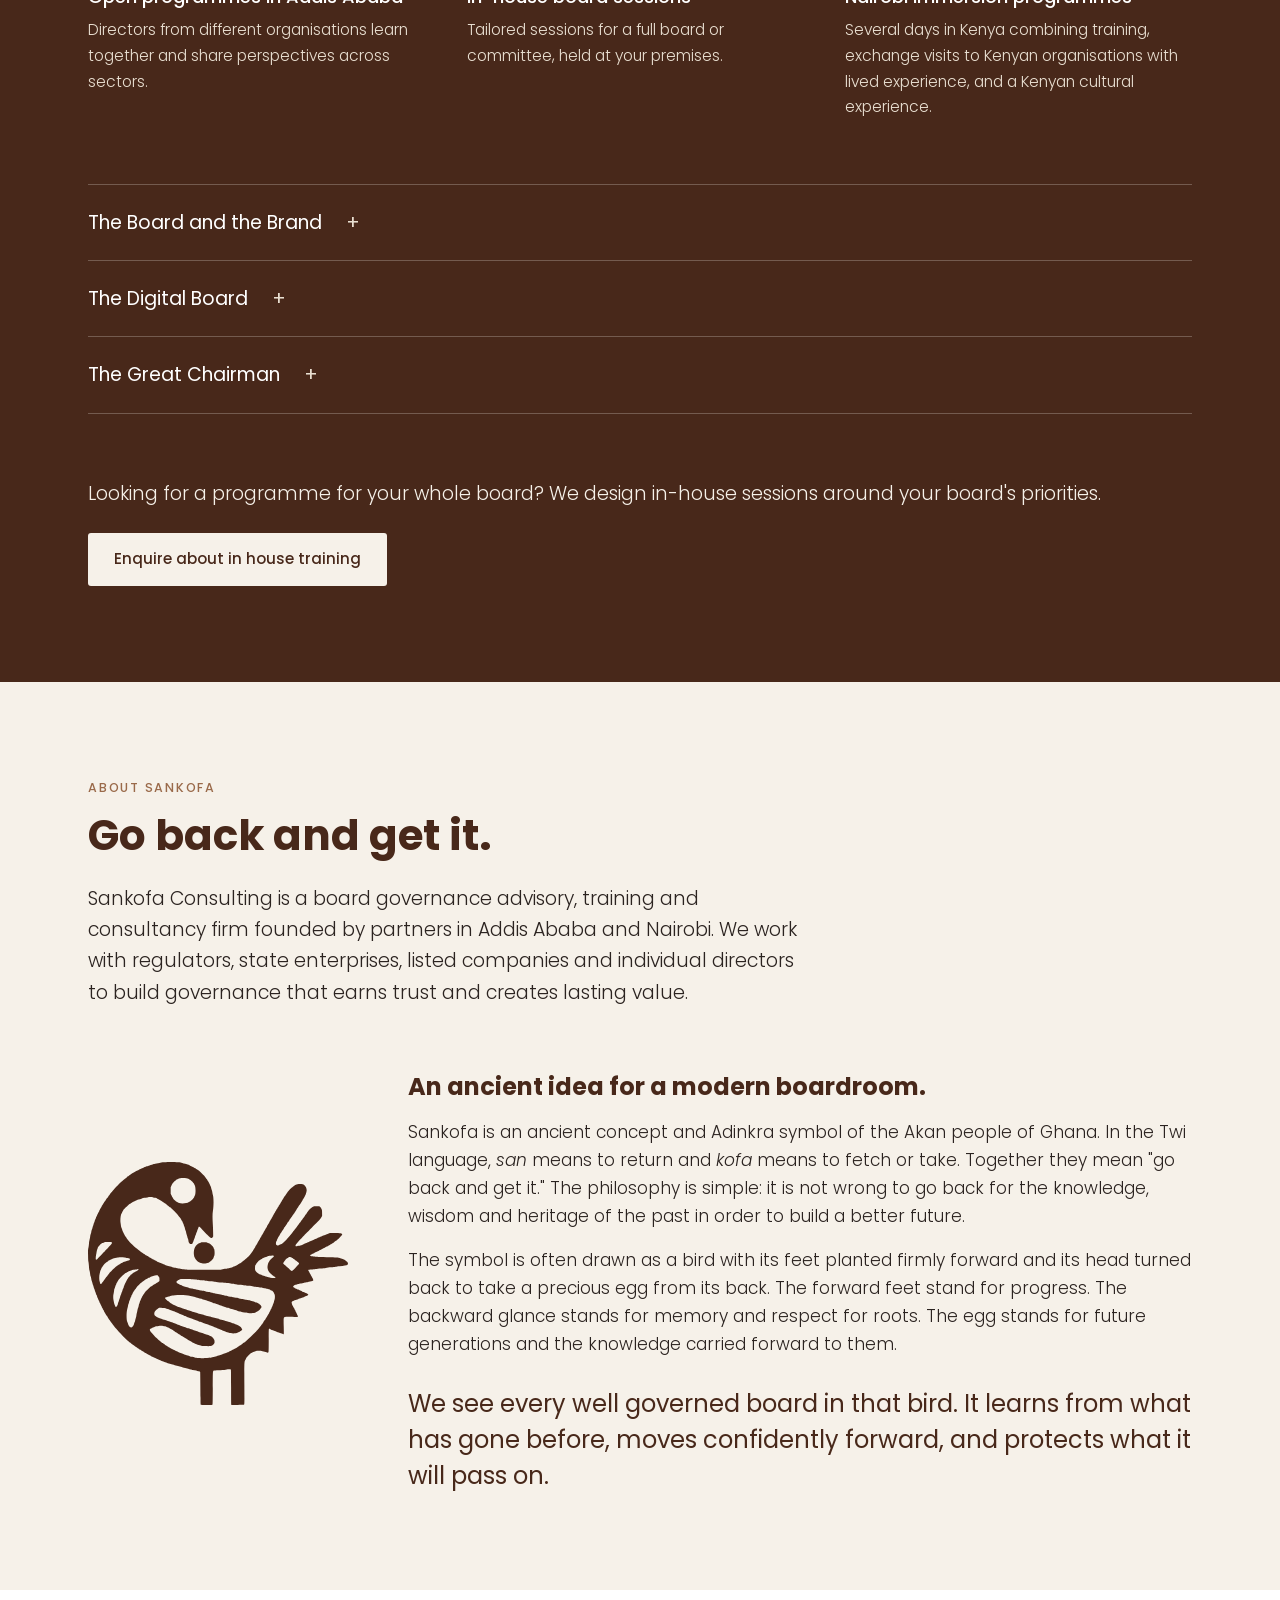
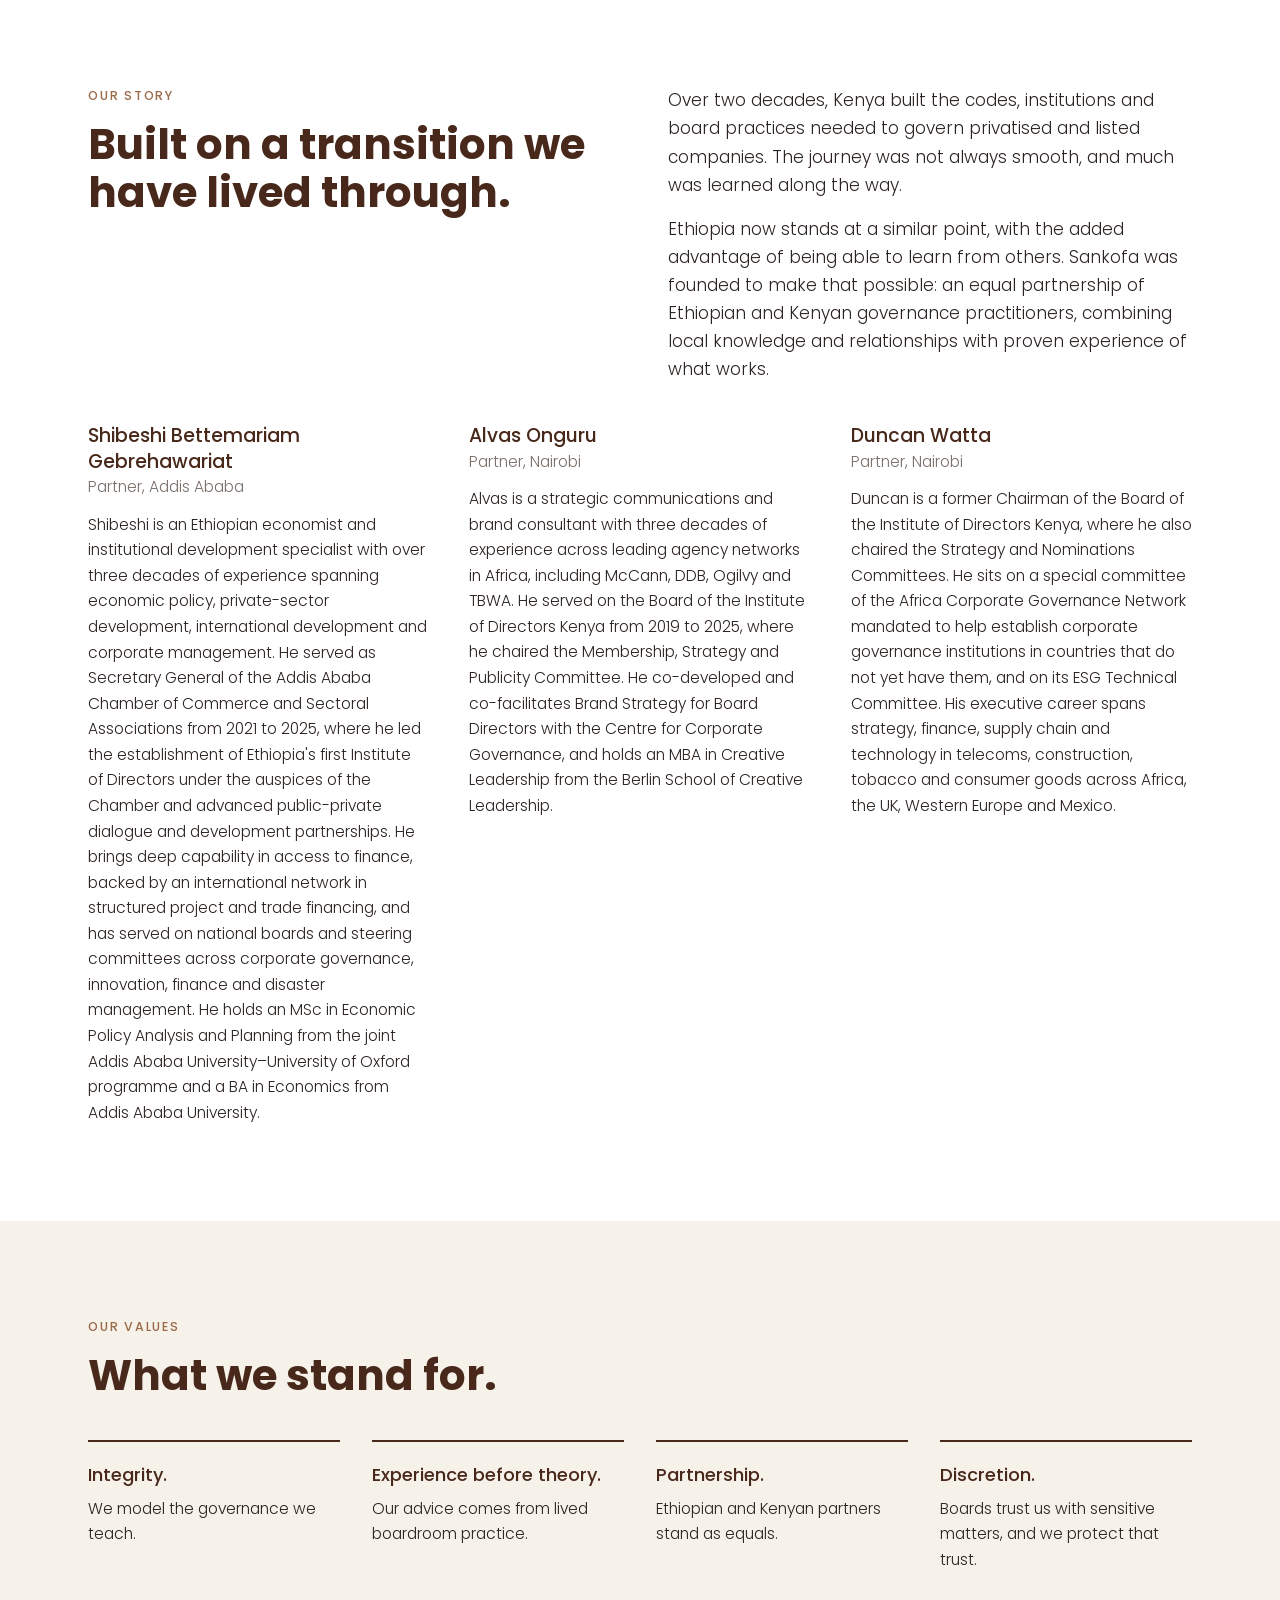
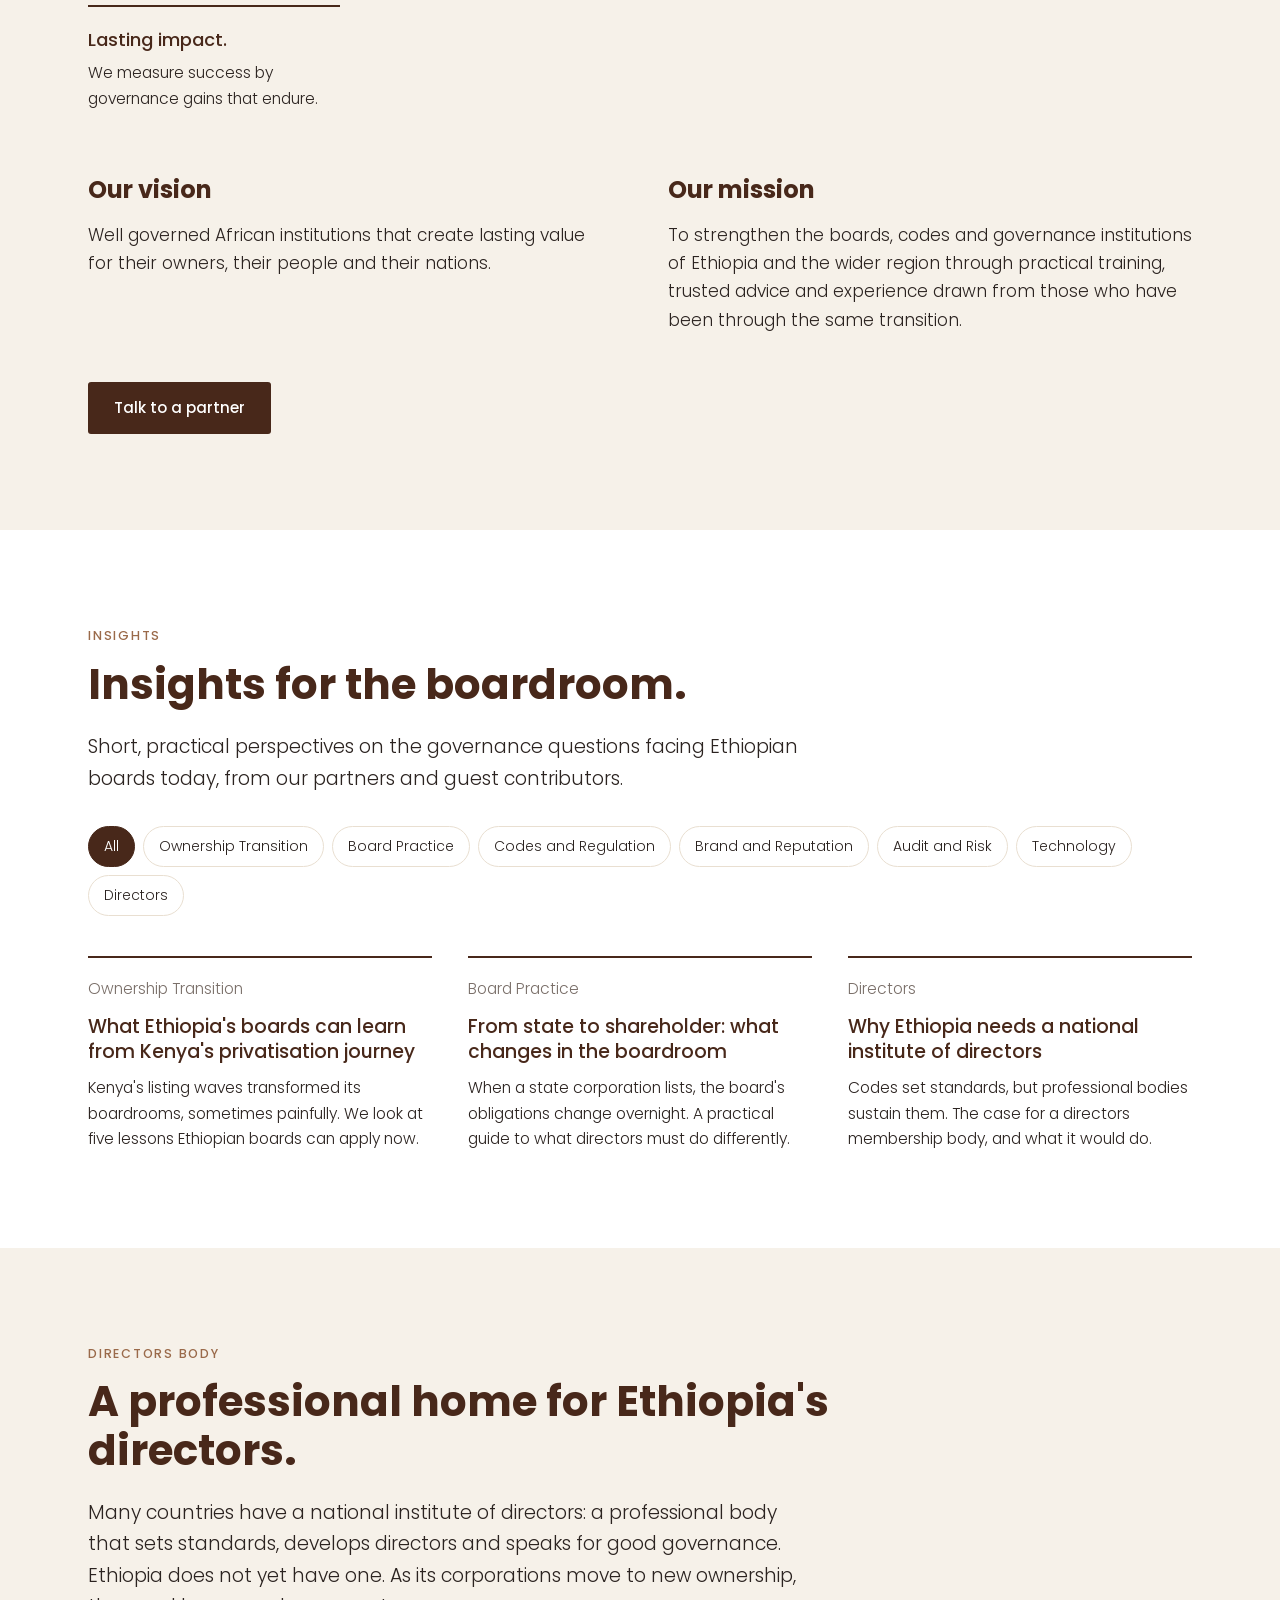
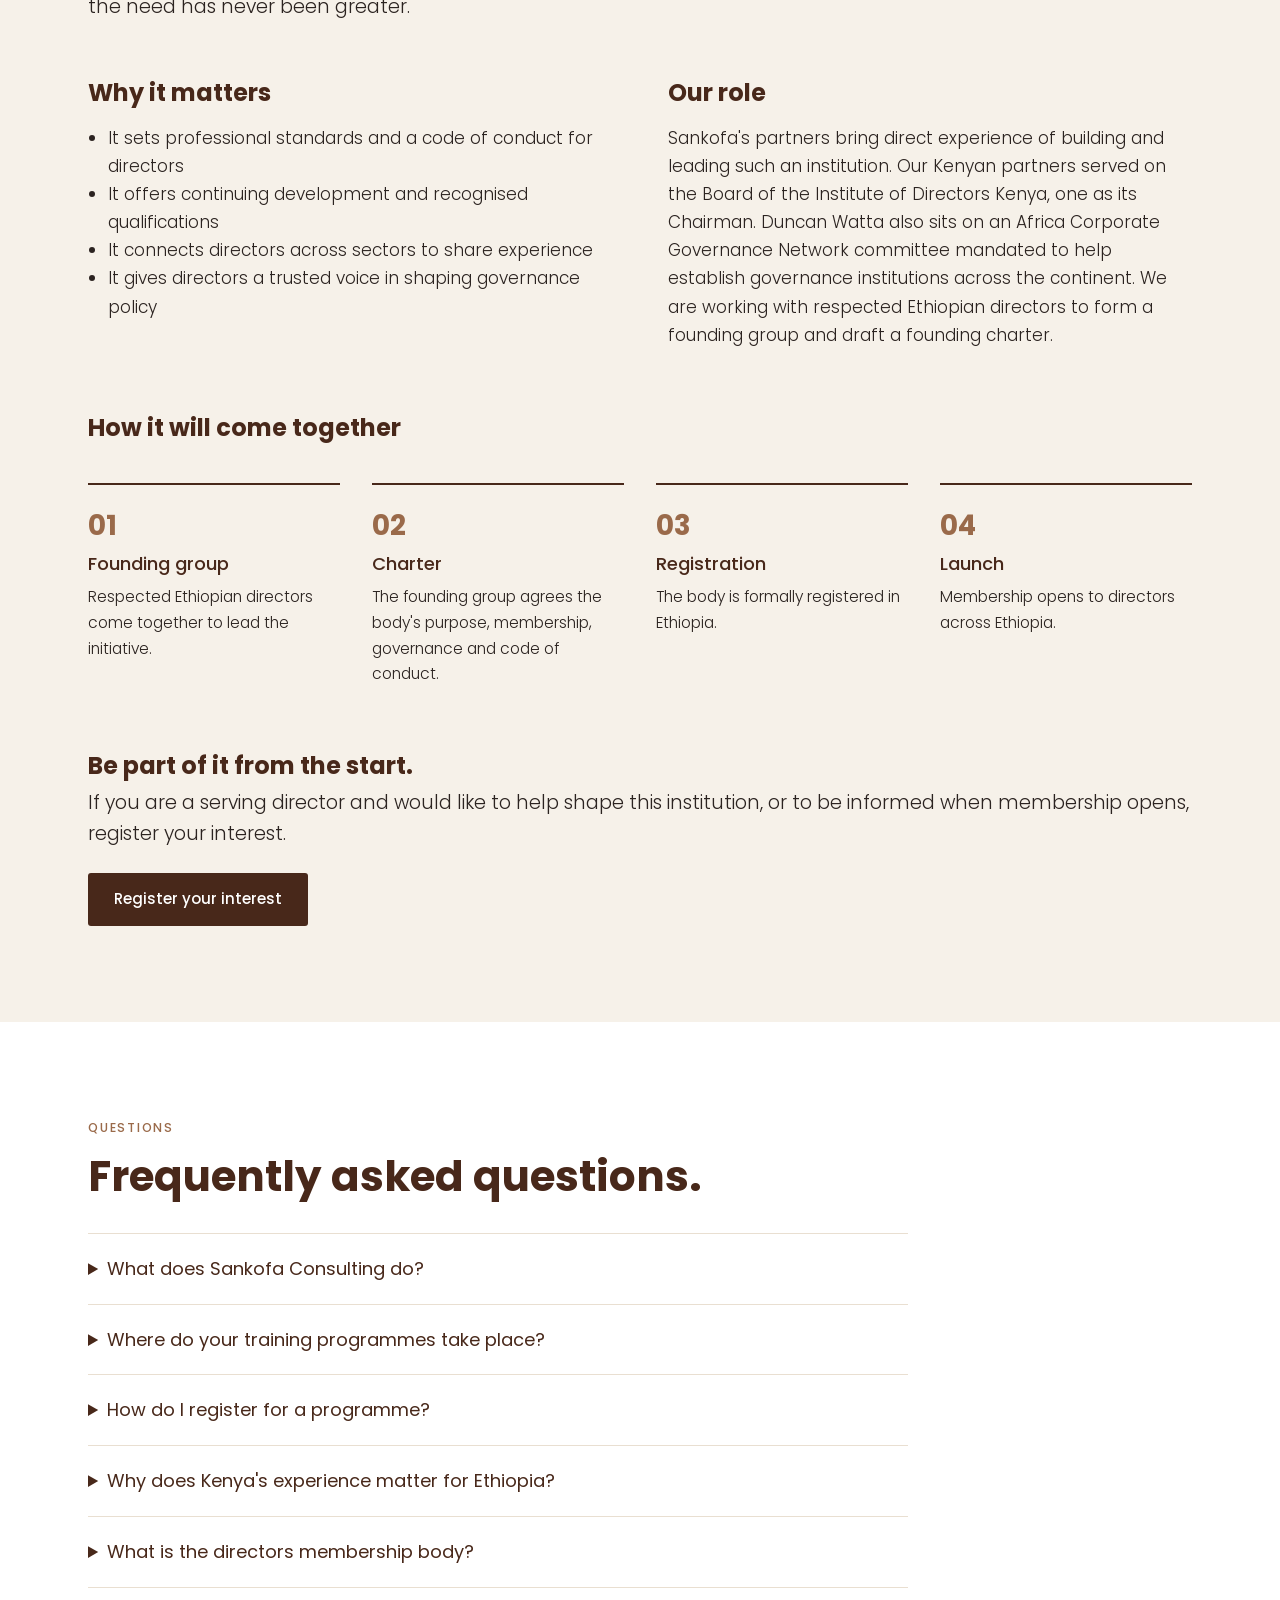
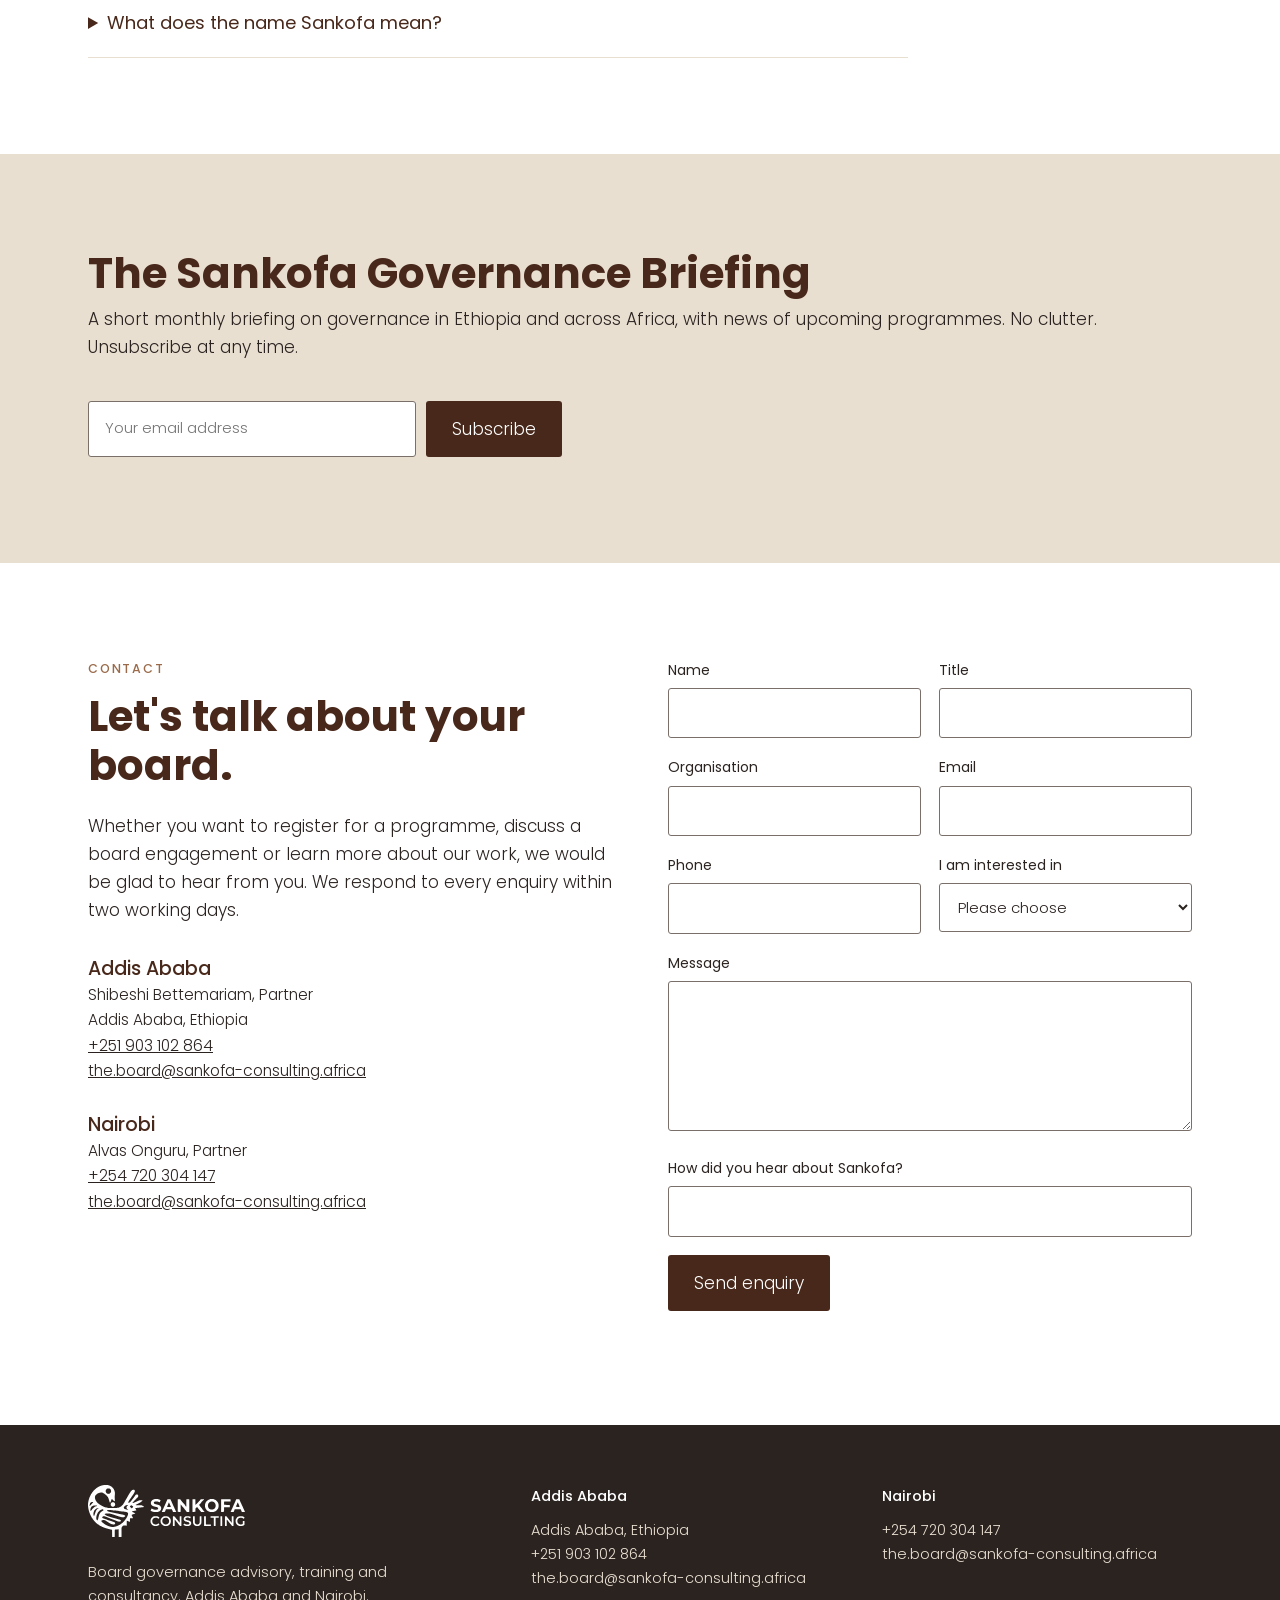
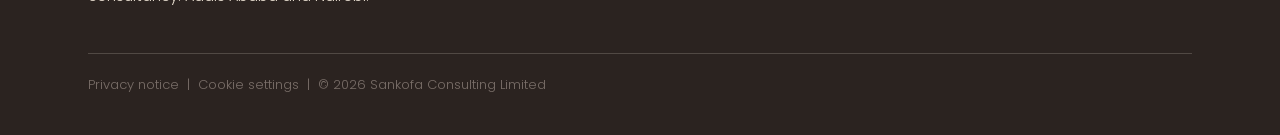
==== commit 3bc7891f: "Route website enquiries to board inbox" ====
--- a/index.html
+++ b/index.html
@@ -86,7 +86,7 @@
             "logo": "https://sankofa-consulting.africa/assets/logo.svg",
             "image": "https://sankofa-consulting.africa/og-image.png",
             "description": "Board governance advisory, training and consultancy for Ethiopian boards, regulators and state enterprises.",
-            "email": "alvas@onguru.africa",
+            "email": "the.board@sankofa-consulting.africa",
             "telephone": "+254720304147",
             "areaServed": ["Ethiopia", "Kenya", "Africa"],
             "knowsAbout": [
@@ -1072,28 +1072,35 @@
                   Shibeshi Bettemariam, Partner<br />Addis Ababa, Ethiopia<br /><a
                     href="tel:+251903102864"
                     >+251 903 102 864</a
+                  ><br /><a href="mailto:the.board@sankofa-consulting.africa"
+                    >the.board@sankofa-consulting.africa</a
                   >
                 </p>
-                <!-- TODO: add Addis Ababa email once supplied. -->
               </div>
               <div>
                 <h3>Nairobi</h3>
                 <p>
-                  Alvas Onguru, Partner<br /><a
-                    href="mailto:alvas@onguru.africa"
-                    >alvas@onguru.africa</a
-                  ><br /><a href="tel:+254720304147">+254 720 304 147</a>
+                  Alvas Onguru, Partner<br /><a href="tel:+254720304147"
+                    >+254 720 304 147</a
+                  ><br /><a href="mailto:the.board@sankofa-consulting.africa"
+                    >the.board@sankofa-consulting.africa</a
+                  >
                 </p>
               </div>
             </address>
           </div>
-          <!-- TODO: post to a form handler with spam protection and route by interest to the right partner. -->
           <form
             class="enquiry"
             id="enquiry"
+            action="https://formsubmit.co/the.board@sankofa-consulting.africa"
+            method="POST"
             data-register-template="I would like to register for {programme}."
             data-success="Thank you for contacting Sankofa Consulting. A partner will be in touch within two working days."
           >
+            <input type="hidden" name="_subject" value="New Sankofa website enquiry" />
+            <input type="hidden" name="_template" value="table" />
+            <input type="hidden" name="_next" value="https://sankofa-consulting.africa/?submitted=1#contact" />
+            <input type="text" name="_honey" tabindex="-1" autocomplete="off" style="display: none" />
             <div>
               <label for="f-name">Name</label>
               <input id="f-name" name="name" autocomplete="name" required />
@@ -1169,14 +1176,18 @@
             <p>
               Addis Ababa, Ethiopia<br /><a href="tel:+251903102864"
                 >+251 903 102 864</a
+              ><br /><a href="mailto:the.board@sankofa-consulting.africa"
+                >the.board@sankofa-consulting.africa</a
               >
             </p>
           </div>
           <div>
             <h4>Nairobi</h4>
             <p>
-              <a href="mailto:alvas@onguru.africa">alvas@onguru.africa</a
-              ><br /><a href="tel:+254720304147">+254 720 304 147</a>
+              <a href="tel:+254720304147">+254 720 304 147</a><br /><a
+                href="mailto:the.board@sankofa-consulting.africa"
+                >the.board@sankofa-consulting.africa</a
+              >
             </p>
             <!-- TODO: add LinkedIn company page link once created. -->
           </div>
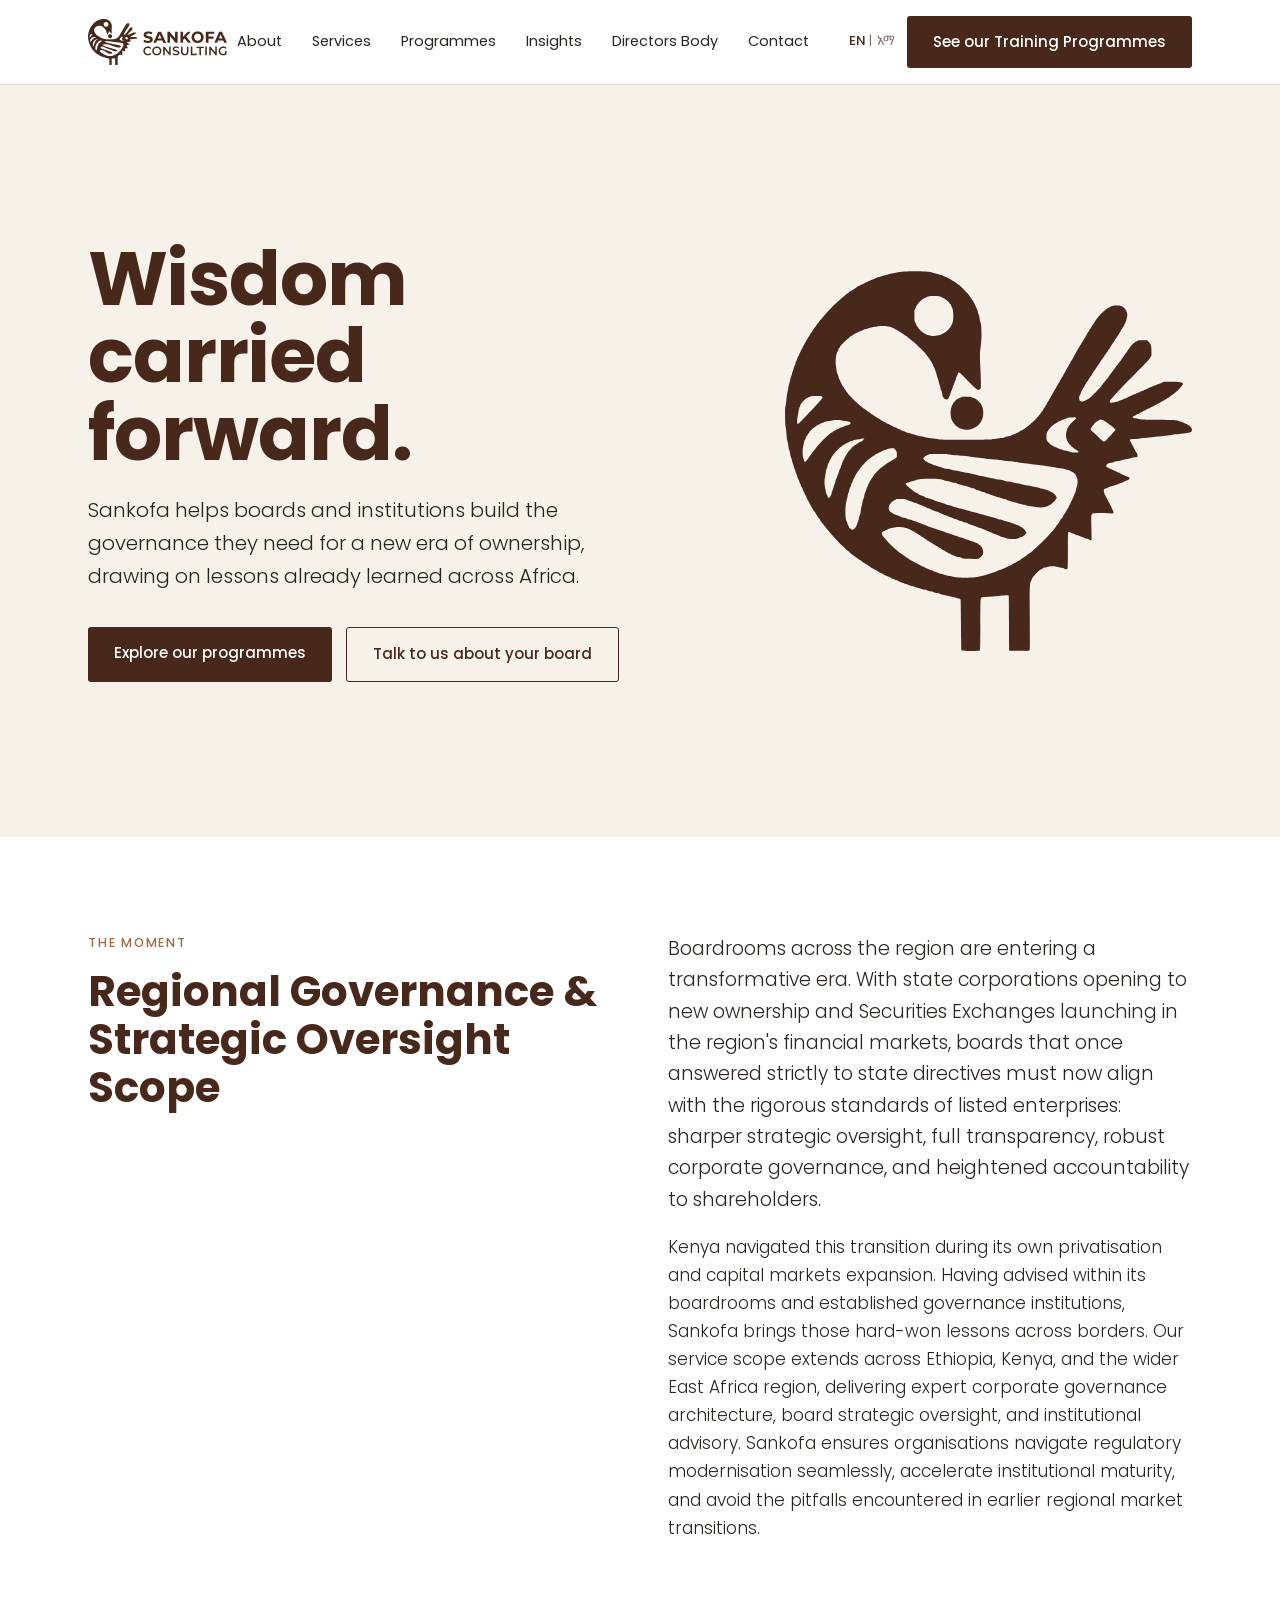
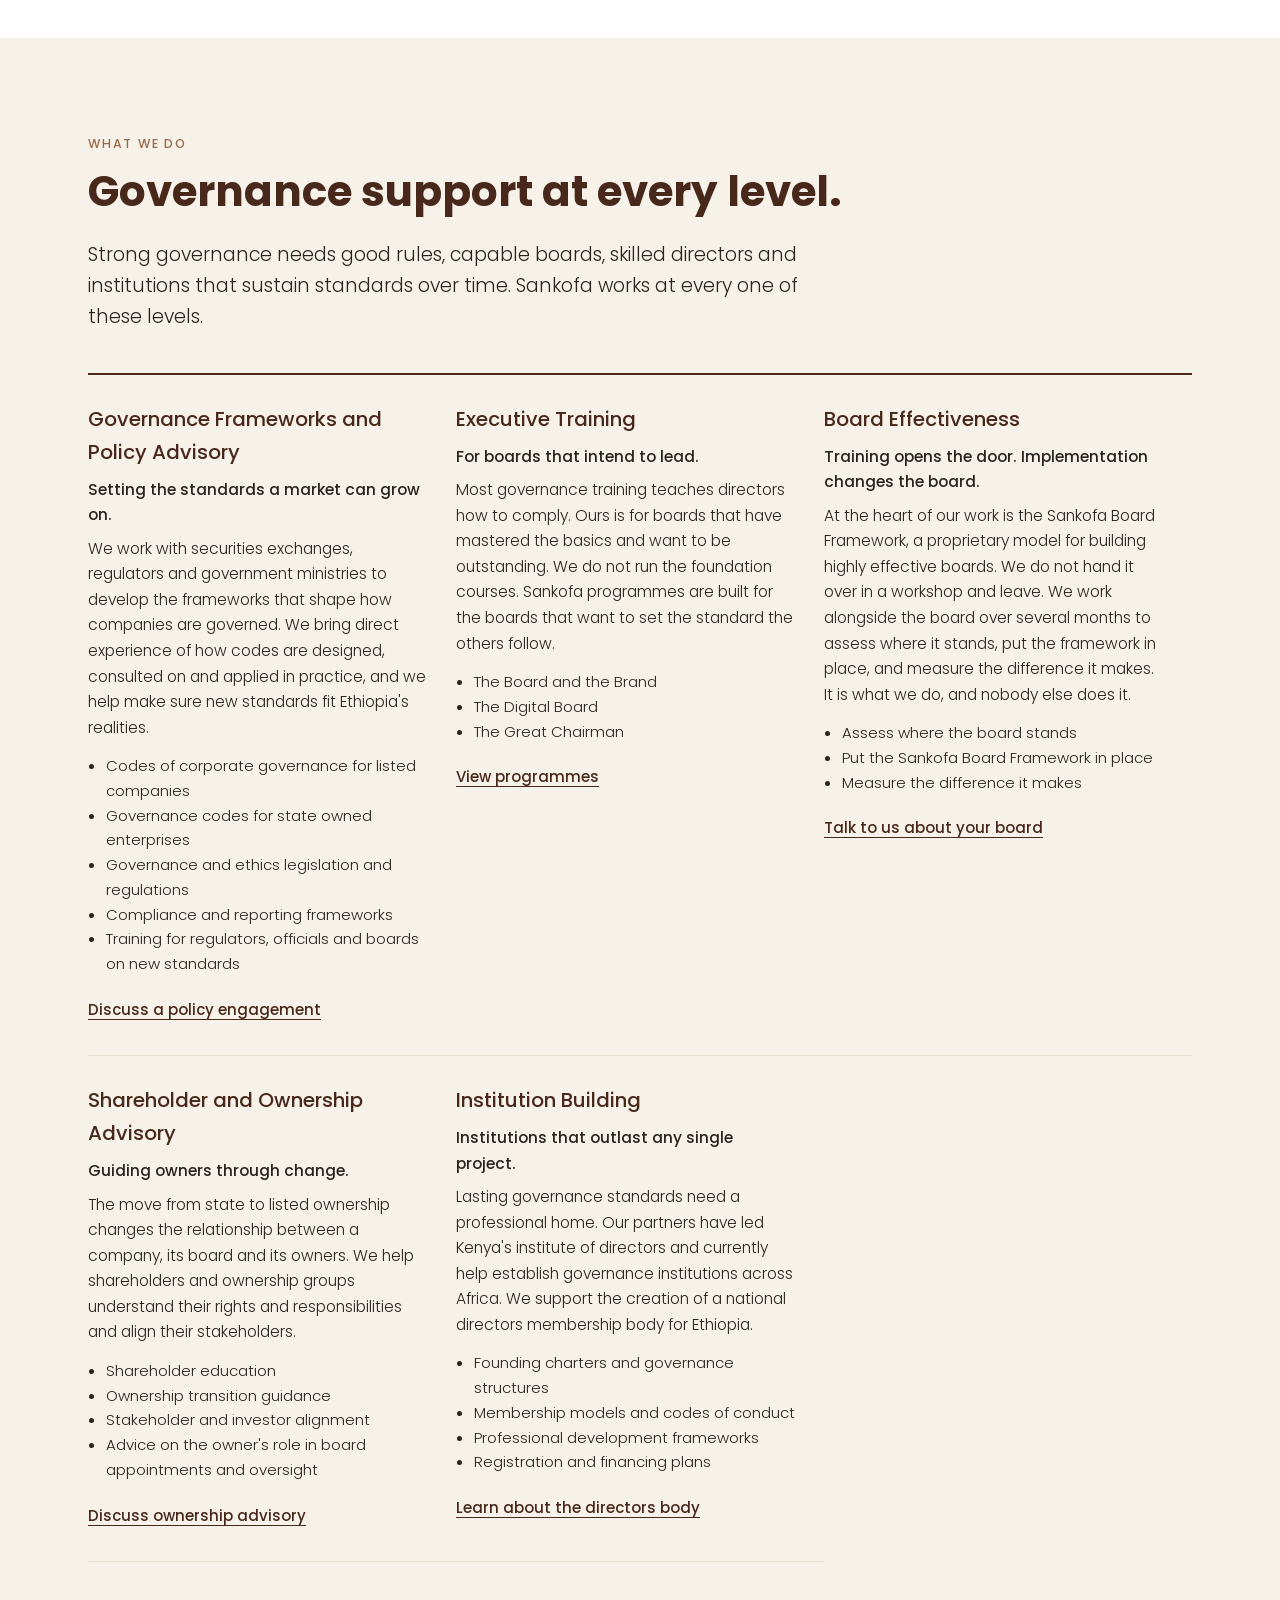
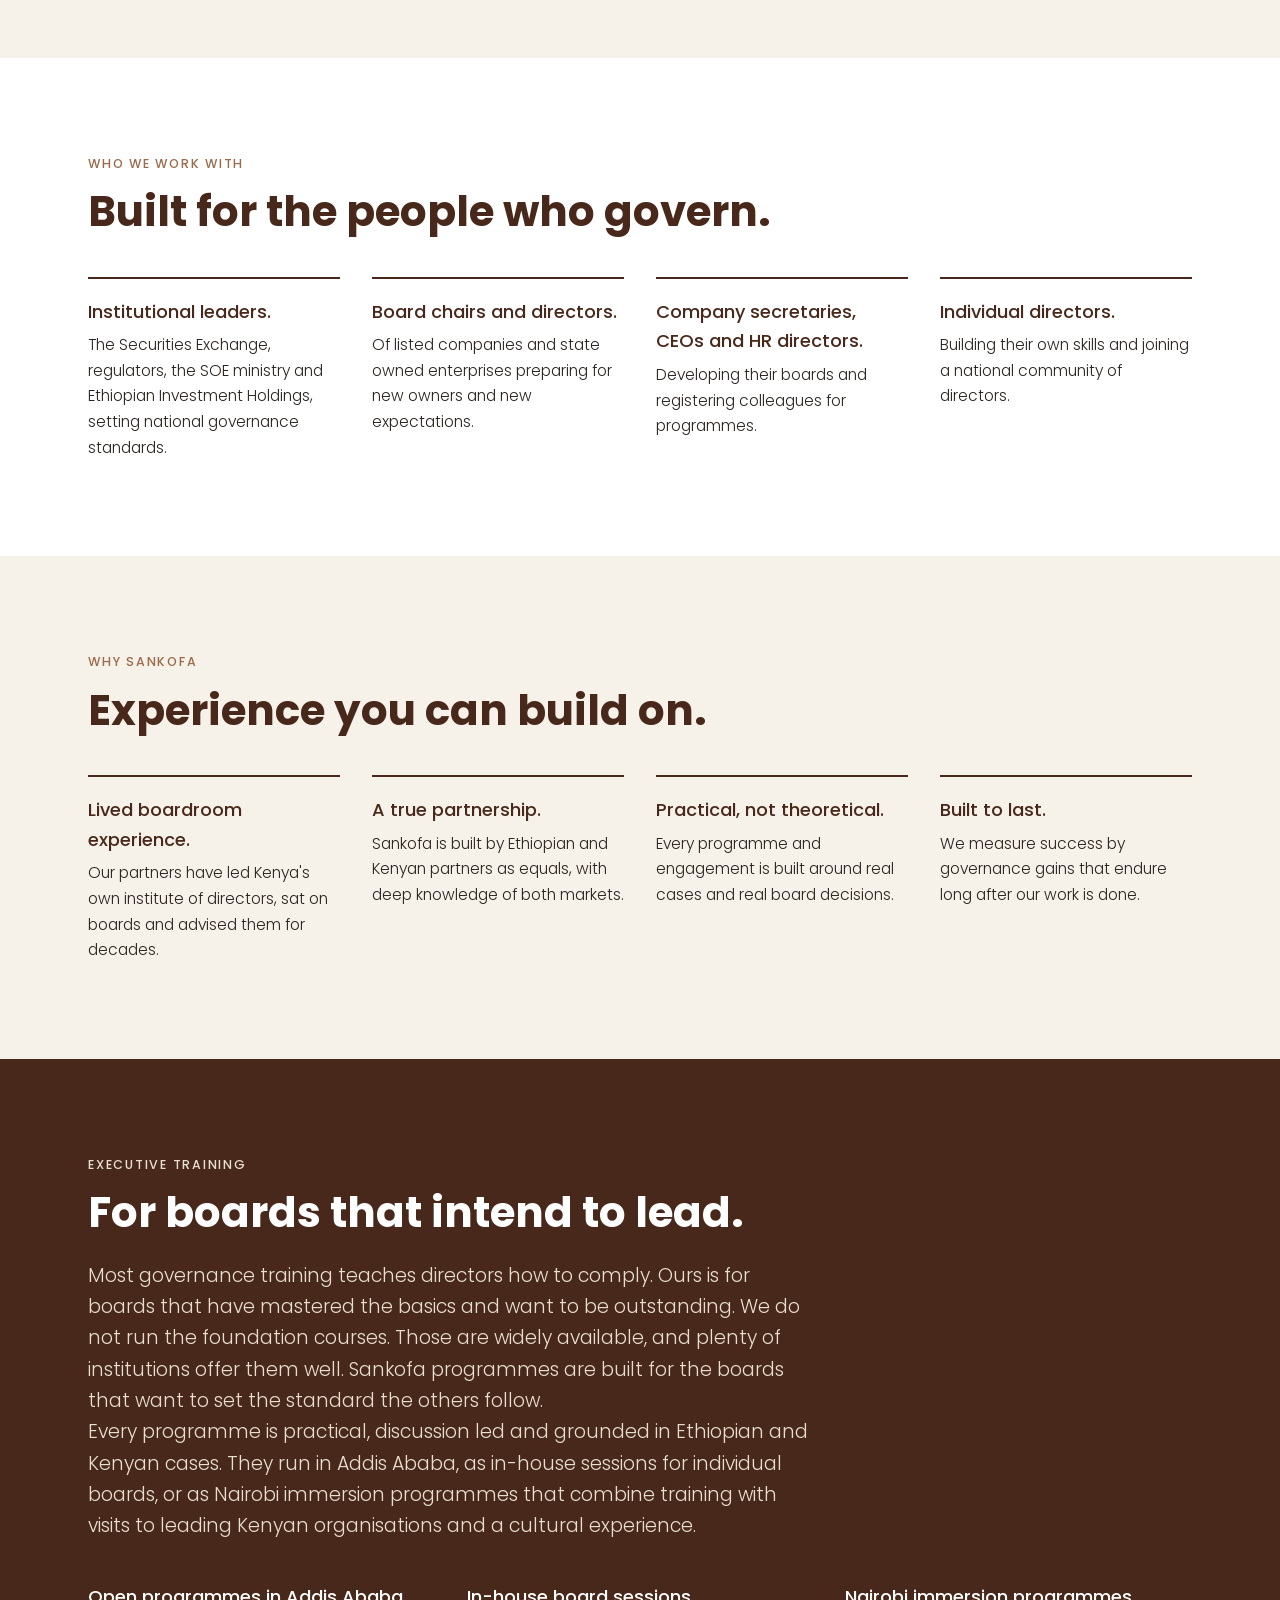
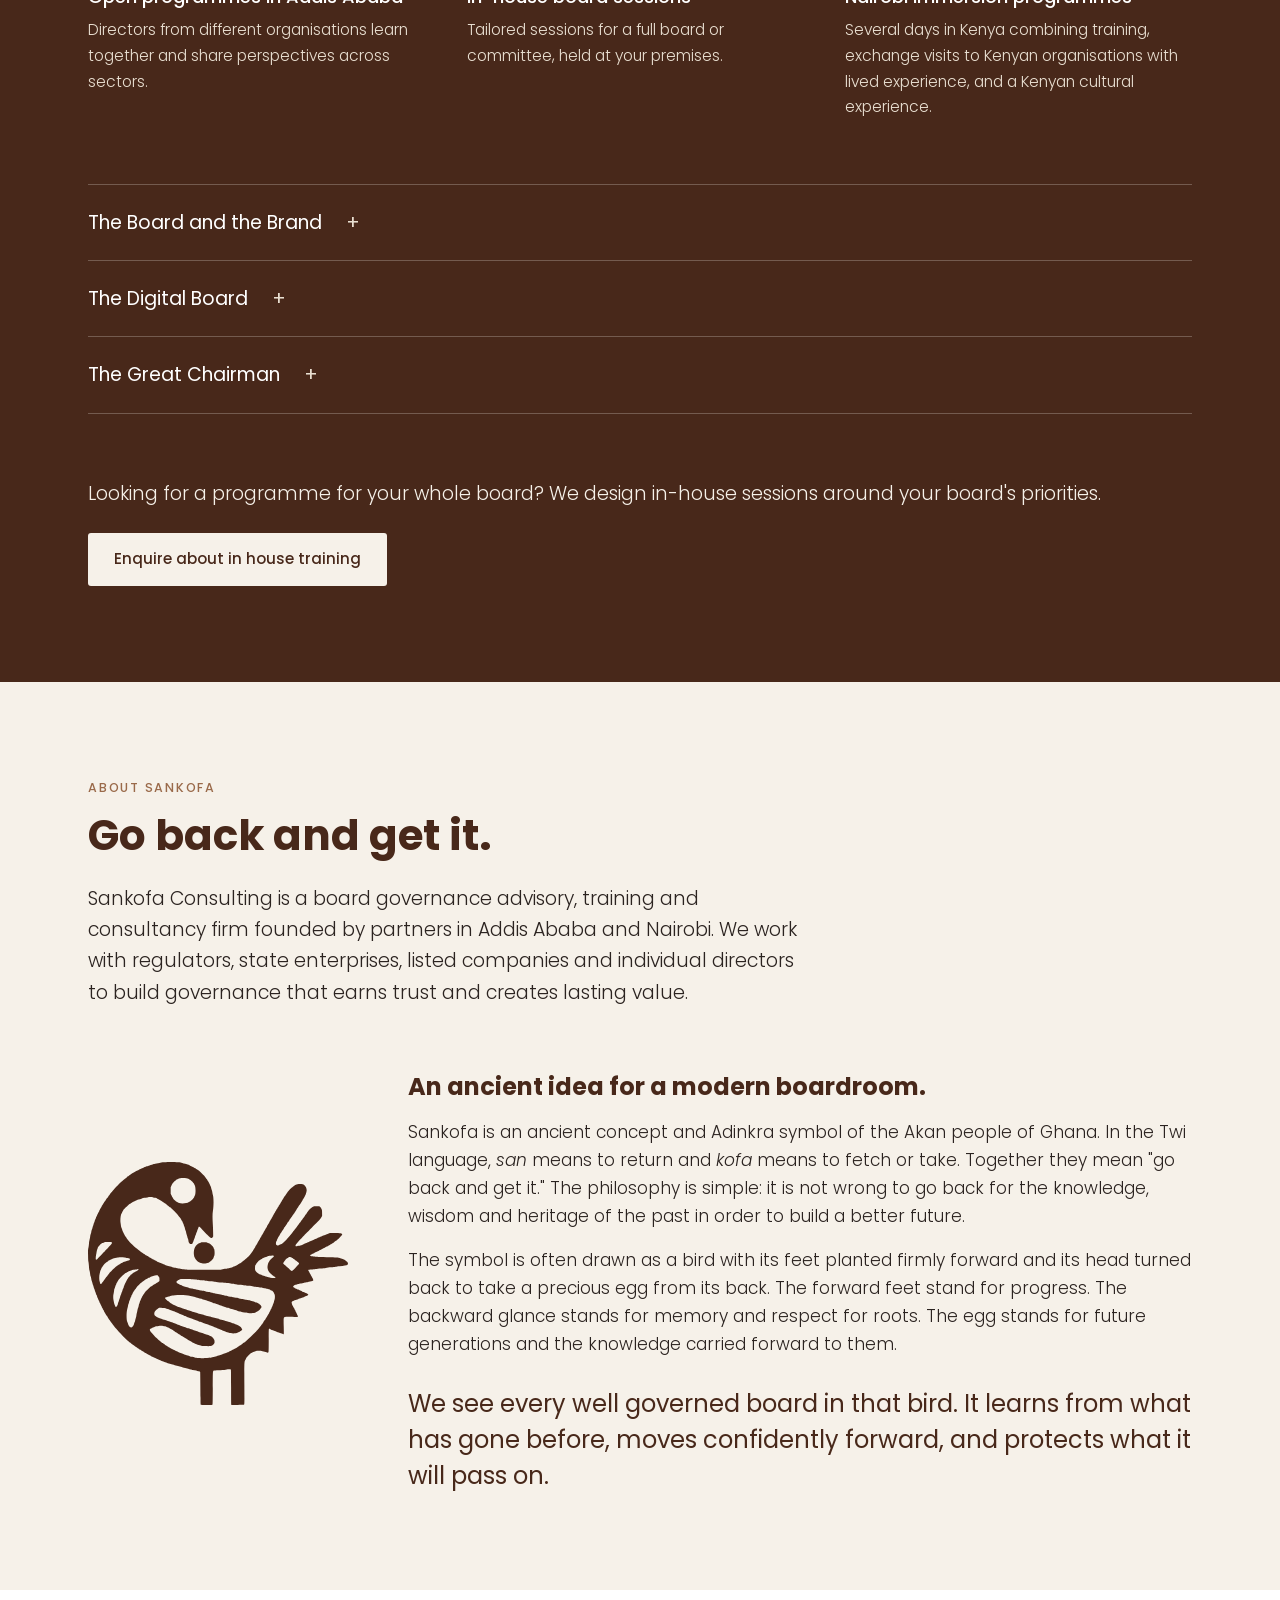
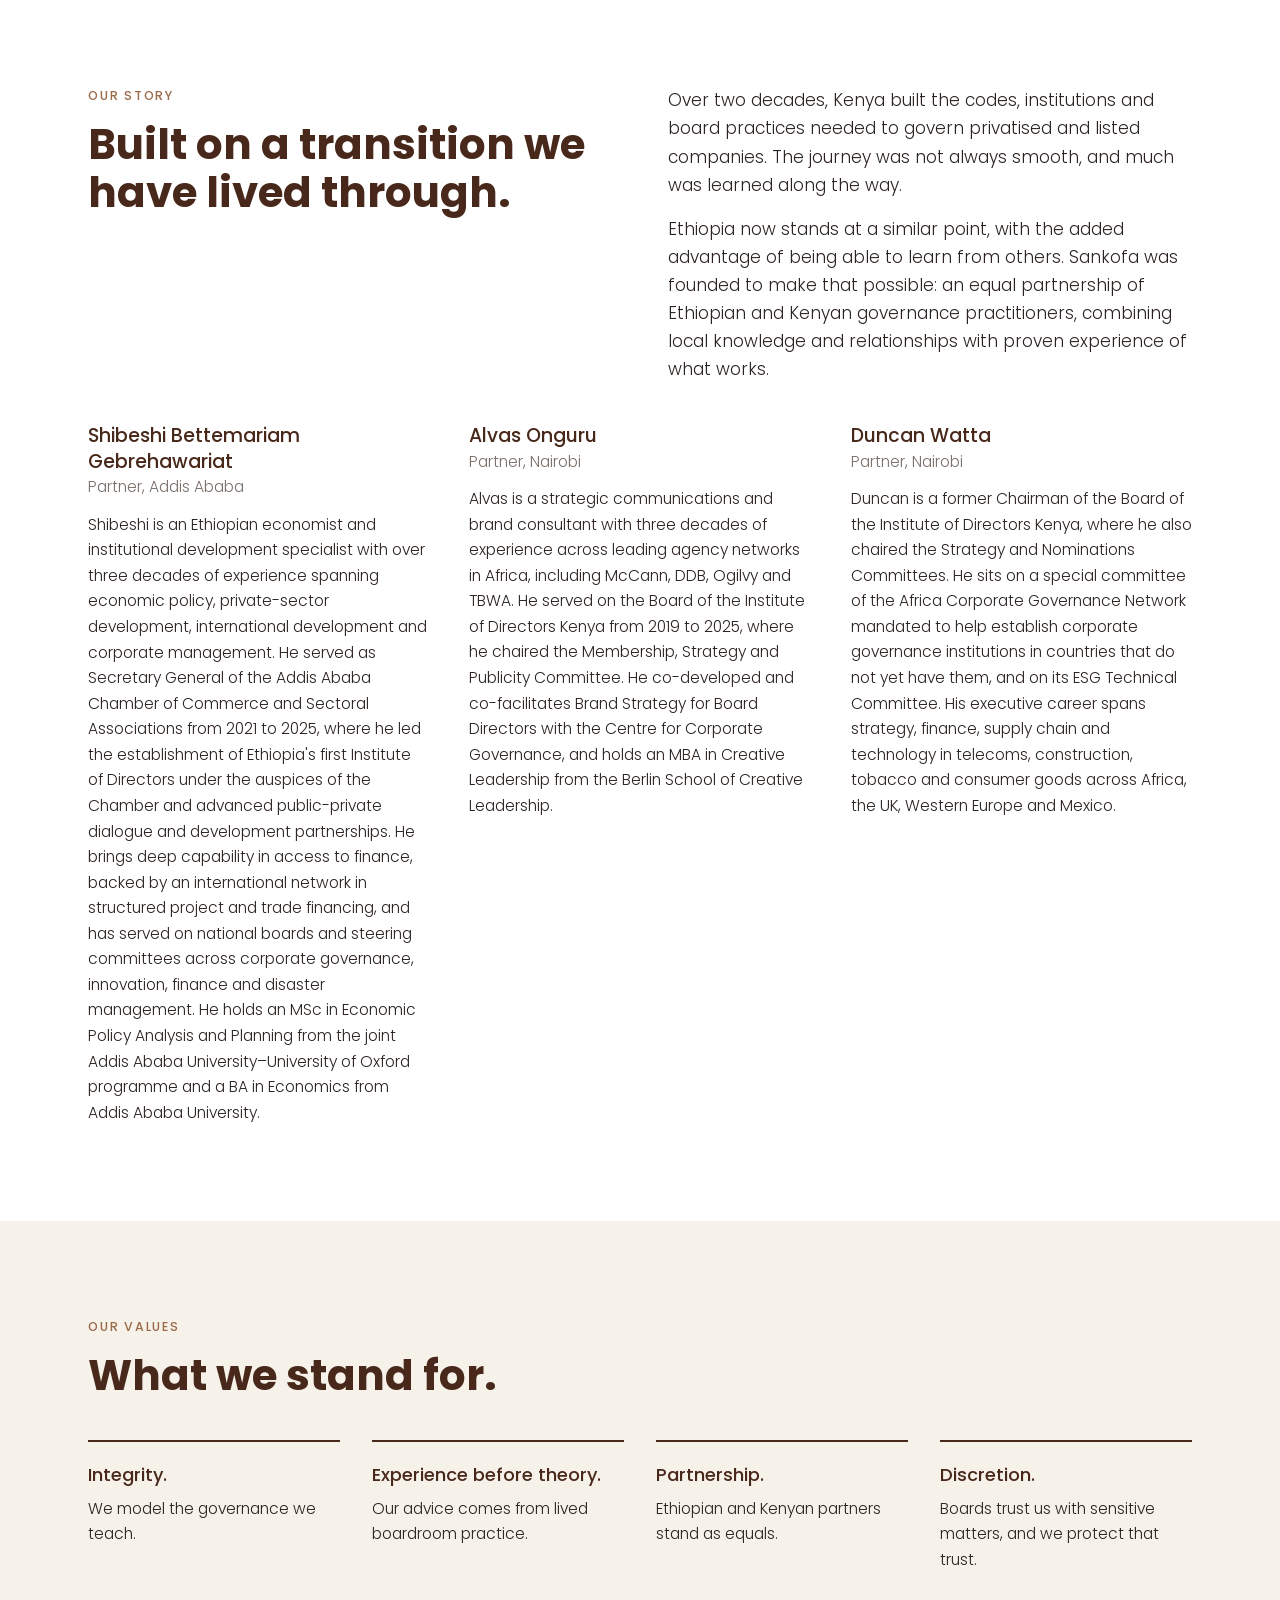
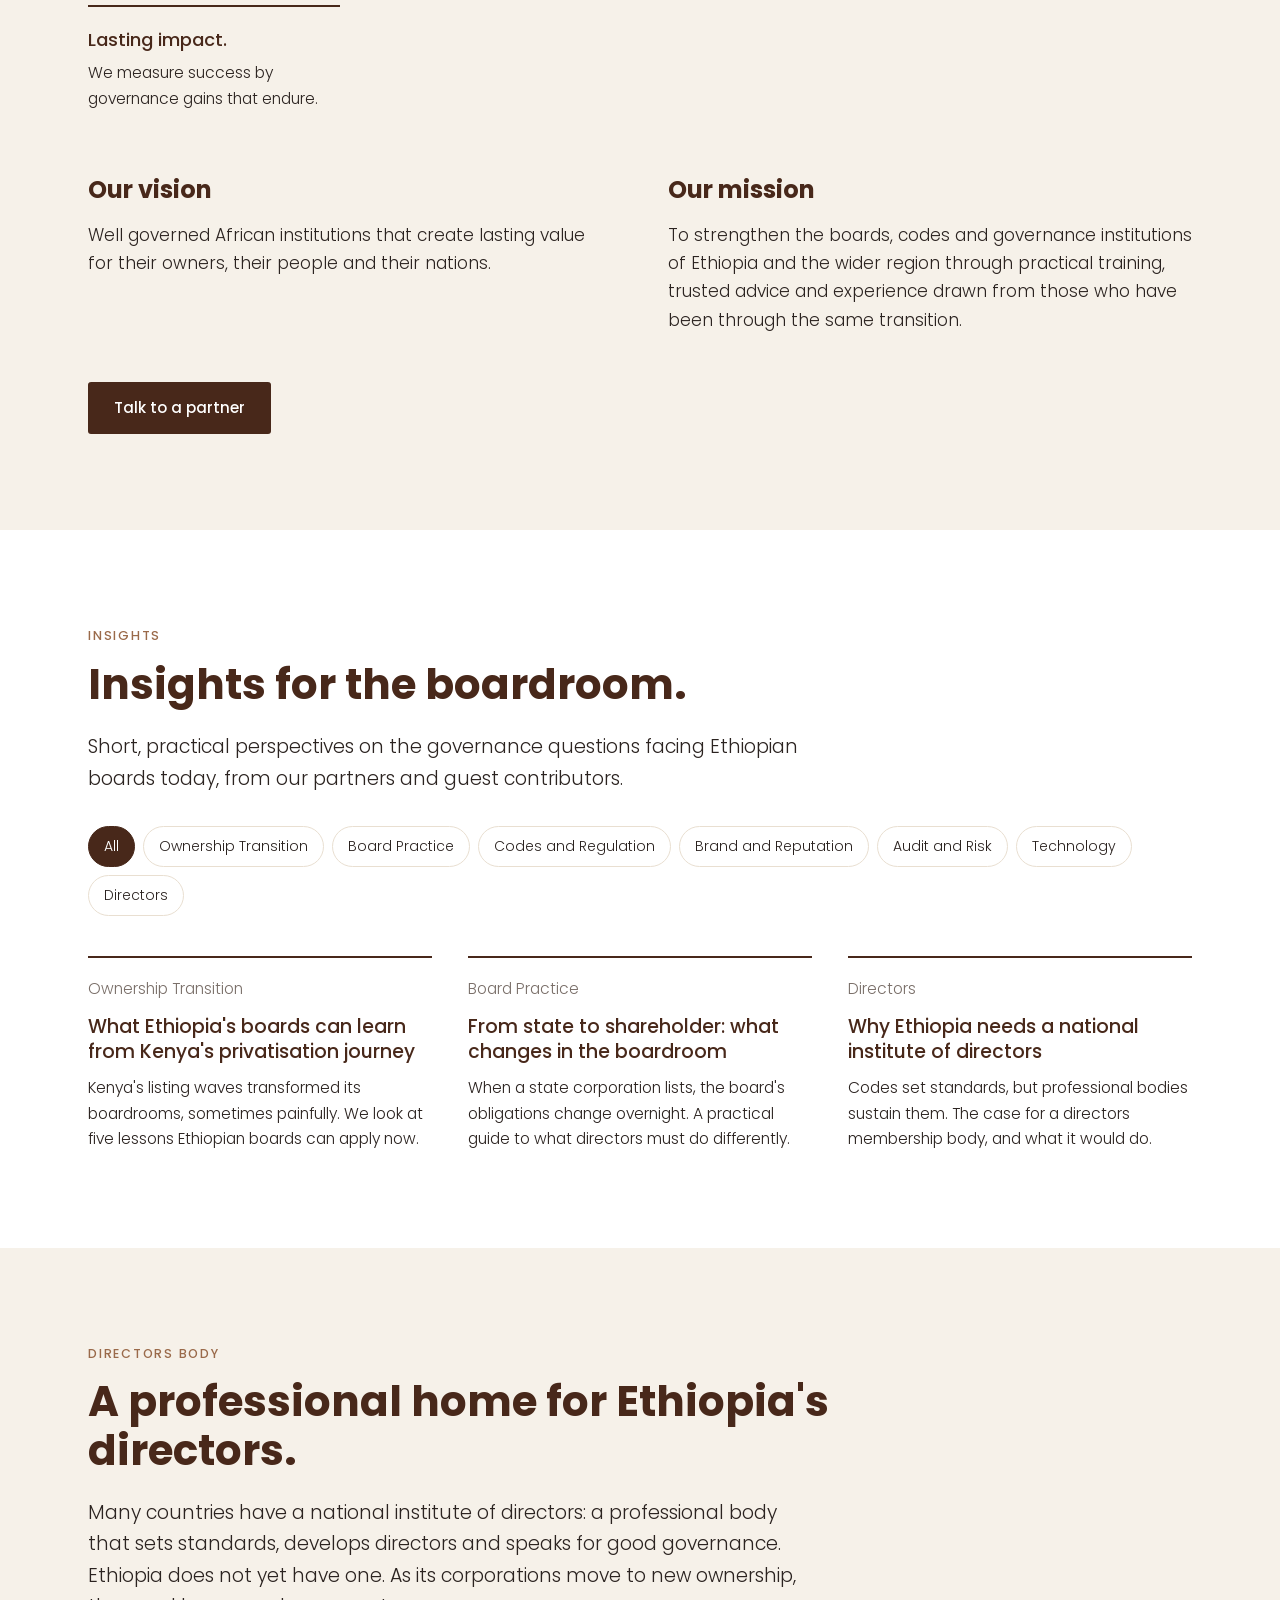
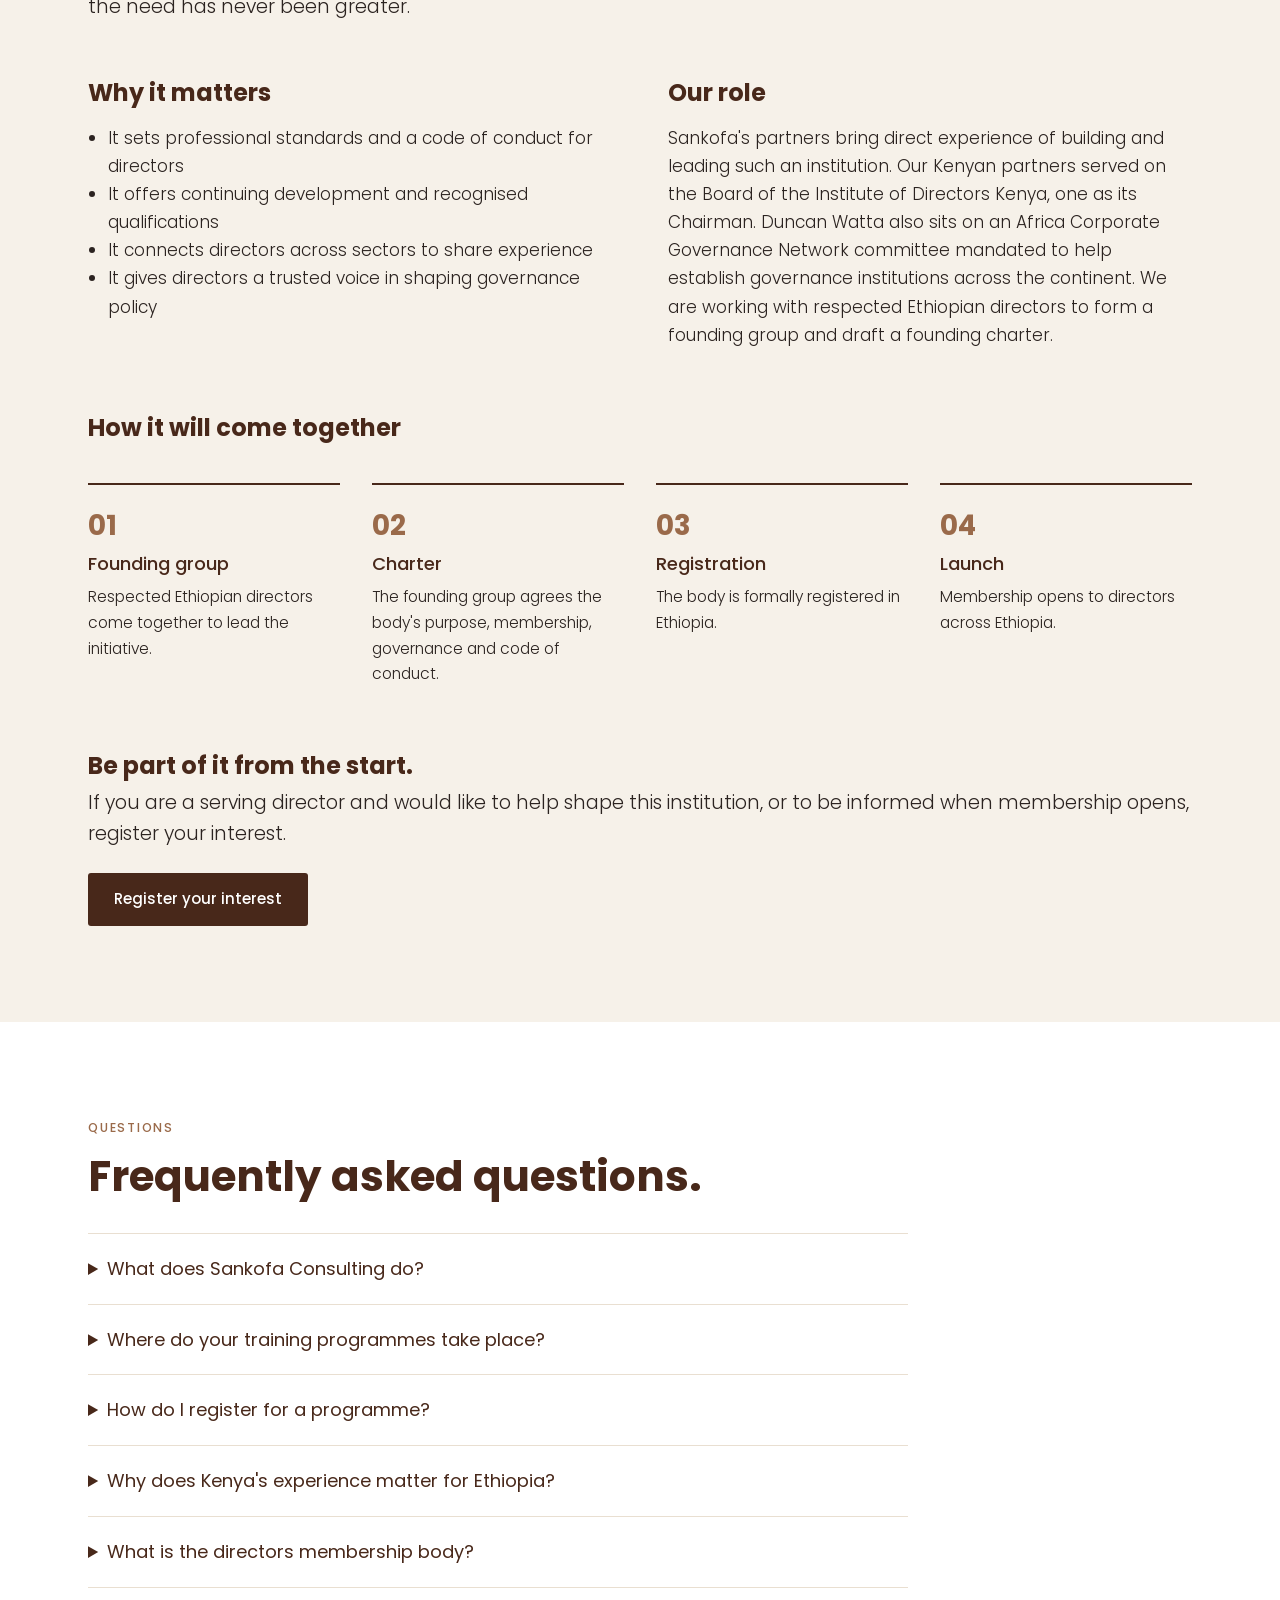
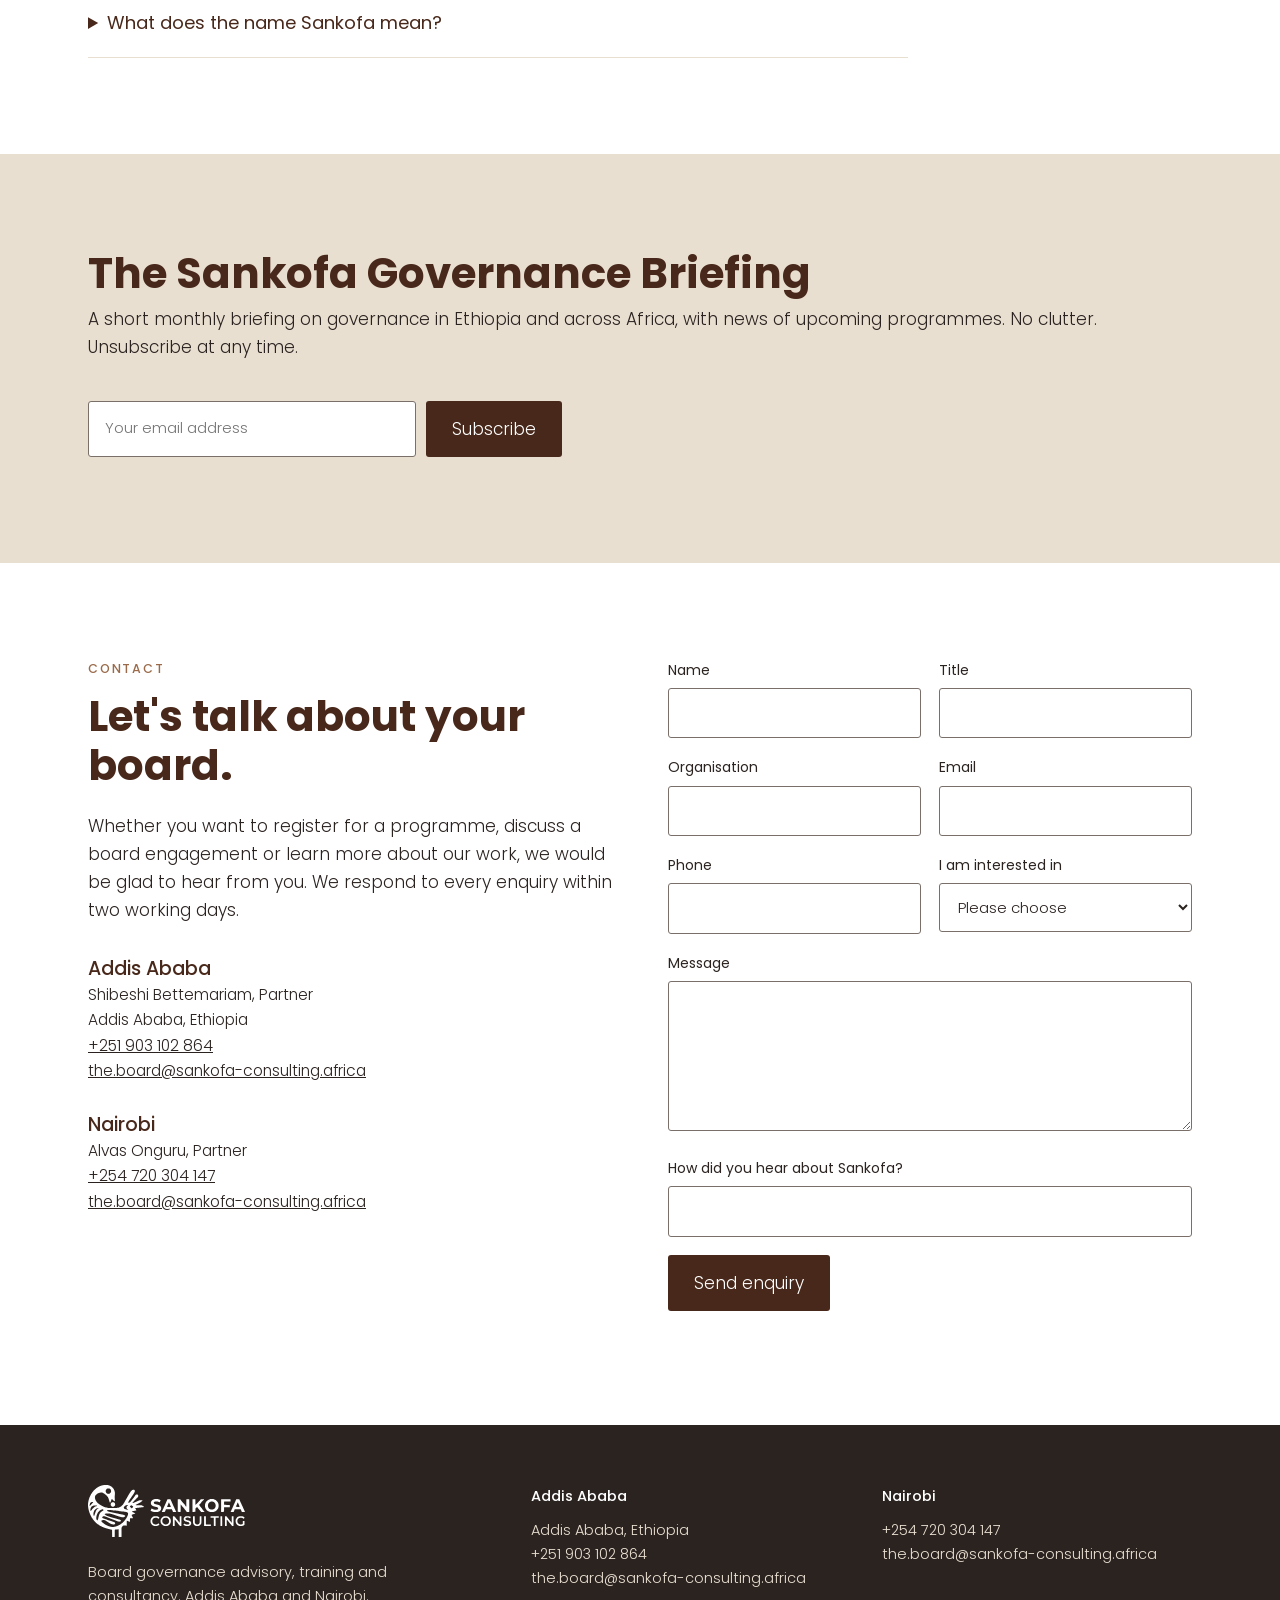
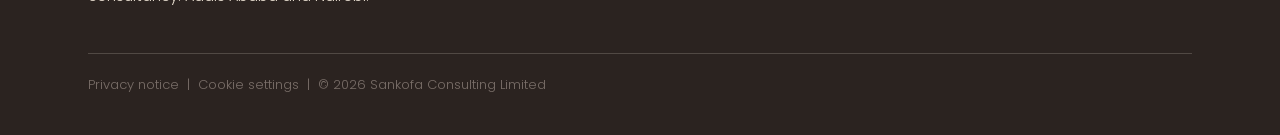
==== commit 2d58bde9: "Pushed Changes" ====
--- a/index.html
+++ b/index.html
@@ -227,7 +227,7 @@
             </li>
           </ul>
         </nav>
-        <a class="btn" href="#programmes">Register for a programme</a>
+        <a class="btn" href="training/">See our Training Programmes</a>
       </div>
     </header>
     <main id="main">
@@ -513,9 +513,7 @@
               <div class="actions">
                 <a
                   class="btn"
-                  href="#contact"
-                  data-interest="Training"
-                  data-programme="The Board and the Brand"
+                  href="training/?course=S1#registration"
                   >Register</a
                 >
               </div>
@@ -533,9 +531,7 @@
               <div class="actions">
                 <a
                   class="btn"
-                  href="#contact"
-                  data-interest="Training"
-                  data-programme="The Digital Board"
+                  href="training/?course=S2#registration"
                   >Register</a
                 >
               </div>
@@ -553,9 +549,7 @@
               <div class="actions">
                 <a
                   class="btn"
-                  href="#contact"
-                  data-interest="Training"
-                  data-programme="The Great Chairman"
+                  href="training/?course=S4#registration"
                   >Register</a
                 >
               </div>
@@ -931,8 +925,8 @@
             <details>
               <summary>How do I register for a programme?</summary>
               <p>
-                Choose a programme above and select Register, or send us an
-                enquiry. We confirm every registration and respond within two
+                View our <a href="training/">training programmes</a>, choose your
+                courses and complete the registration form. We confirm every registration and respond within two
                 working days. Corporate bookings can request an invoice.
               </p>
             </details>
@@ -995,7 +989,7 @@
                 "name": "How do I register for a programme?",
                 "acceptedAnswer": {
                   "@type": "Answer",
-                  "text": "Choose a programme and select Register, or send us an enquiry. We confirm every registration and respond within two working days. Corporate bookings can request an invoice."
+                  "text": "View our training programmes, choose your courses and complete the registration form. We confirm every registration and respond within two working days. Corporate bookings can request an invoice."
                 }
               },
               {
--- a/assets/site.css
+++ b/assets/site.css
@@ -624,6 +624,120 @@
   }
 }
 
+/* Ethiopia course catalogue and registration. */
+section[id] {
+  scroll-margin-top: 100px;
+}
+.training-intro h1 {
+  max-width: 900px;
+  font-size: clamp(36px, 5vw, 64px);
+  line-height: 1.12;
+  color: var(--brown);
+  margin-bottom: 24px;
+}
+.training-intro p + p,
+.course-note {
+  margin-top: 20px;
+  max-width: 780px;
+}
+.course-note {
+  color: var(--stone);
+  font-size: 15px;
+}
+.course-group {
+  border: 0;
+  margin-top: 40px;
+  min-width: 0;
+}
+.course-group legend {
+  width: 100%;
+  color: var(--brown);
+  font-size: 22px;
+  font-weight: 500;
+  padding-bottom: 14px;
+  border-bottom: 2px solid var(--brown);
+}
+.course-option {
+  display: grid;
+  grid-template-columns: 24px minmax(0, 1fr) minmax(210px, 0.5fr);
+  gap: 20px;
+  align-items: start;
+  padding: 24px 16px;
+  border-bottom: 1px solid var(--sand);
+  cursor: pointer;
+  scroll-margin-top: 110px;
+}
+.course-option:hover,
+.course-option:has(input:checked) {
+  background: var(--parchment);
+}
+.course-option input {
+  width: 20px;
+  height: 20px;
+  margin-top: 5px;
+  accent-color: var(--brown);
+}
+.course-title {
+  font-weight: 500;
+  color: var(--brown);
+}
+.course-number {
+  display: inline-block;
+  min-width: 30px;
+  color: var(--bronze);
+}
+.course-meta {
+  display: grid;
+  gap: 4px;
+  font-size: 14px;
+  color: var(--stone);
+}
+.course-meta strong {
+  color: var(--brown);
+}
+.selected-courses {
+  padding: 18px;
+  background: var(--parchment);
+  font-size: 14px;
+}
+.selected-courses p {
+  margin: 8px 0;
+}
+.registration-options {
+  border: 1px solid var(--sand);
+  padding: 16px;
+  min-width: 0;
+}
+.registration-options legend {
+  font-size: 14px;
+  font-weight: 400;
+  padding: 0 6px;
+}
+.registration-options label {
+  display: flex;
+  align-items: baseline;
+  gap: 10px;
+}
+.registration-options input {
+  width: auto;
+  flex-shrink: 0;
+  accent-color: var(--brown);
+}
+.training-page address a {
+  overflow-wrap: anywhere;
+}
+@media (max-width: 1100px) {
+  .nav ul { gap: 16px; }
+  .nav > .btn { padding: 12px 14px; font-size: 13px; }
+}
+@media (max-width: 600px) {
+  .course-option { grid-template-columns: 22px minmax(0, 1fr); gap: 12px; padding: 20px 8px; }
+  .course-meta { grid-column: 2; }
+  .nav { flex-wrap: wrap; height: auto; min-height: 84px; gap: 8px; padding-top: 12px; padding-bottom: 12px; }
+  .nav > .btn { flex-basis: 100%; text-align: center; }
+  .nav ul.open { top: 100%; }
+}
+
 /* Amharic: Poppins keeps Latin and numerals, Noto Sans Ethiopic carries the
    Ethiopic script, which needs more line height and no tracking. */
 :lang(am) {
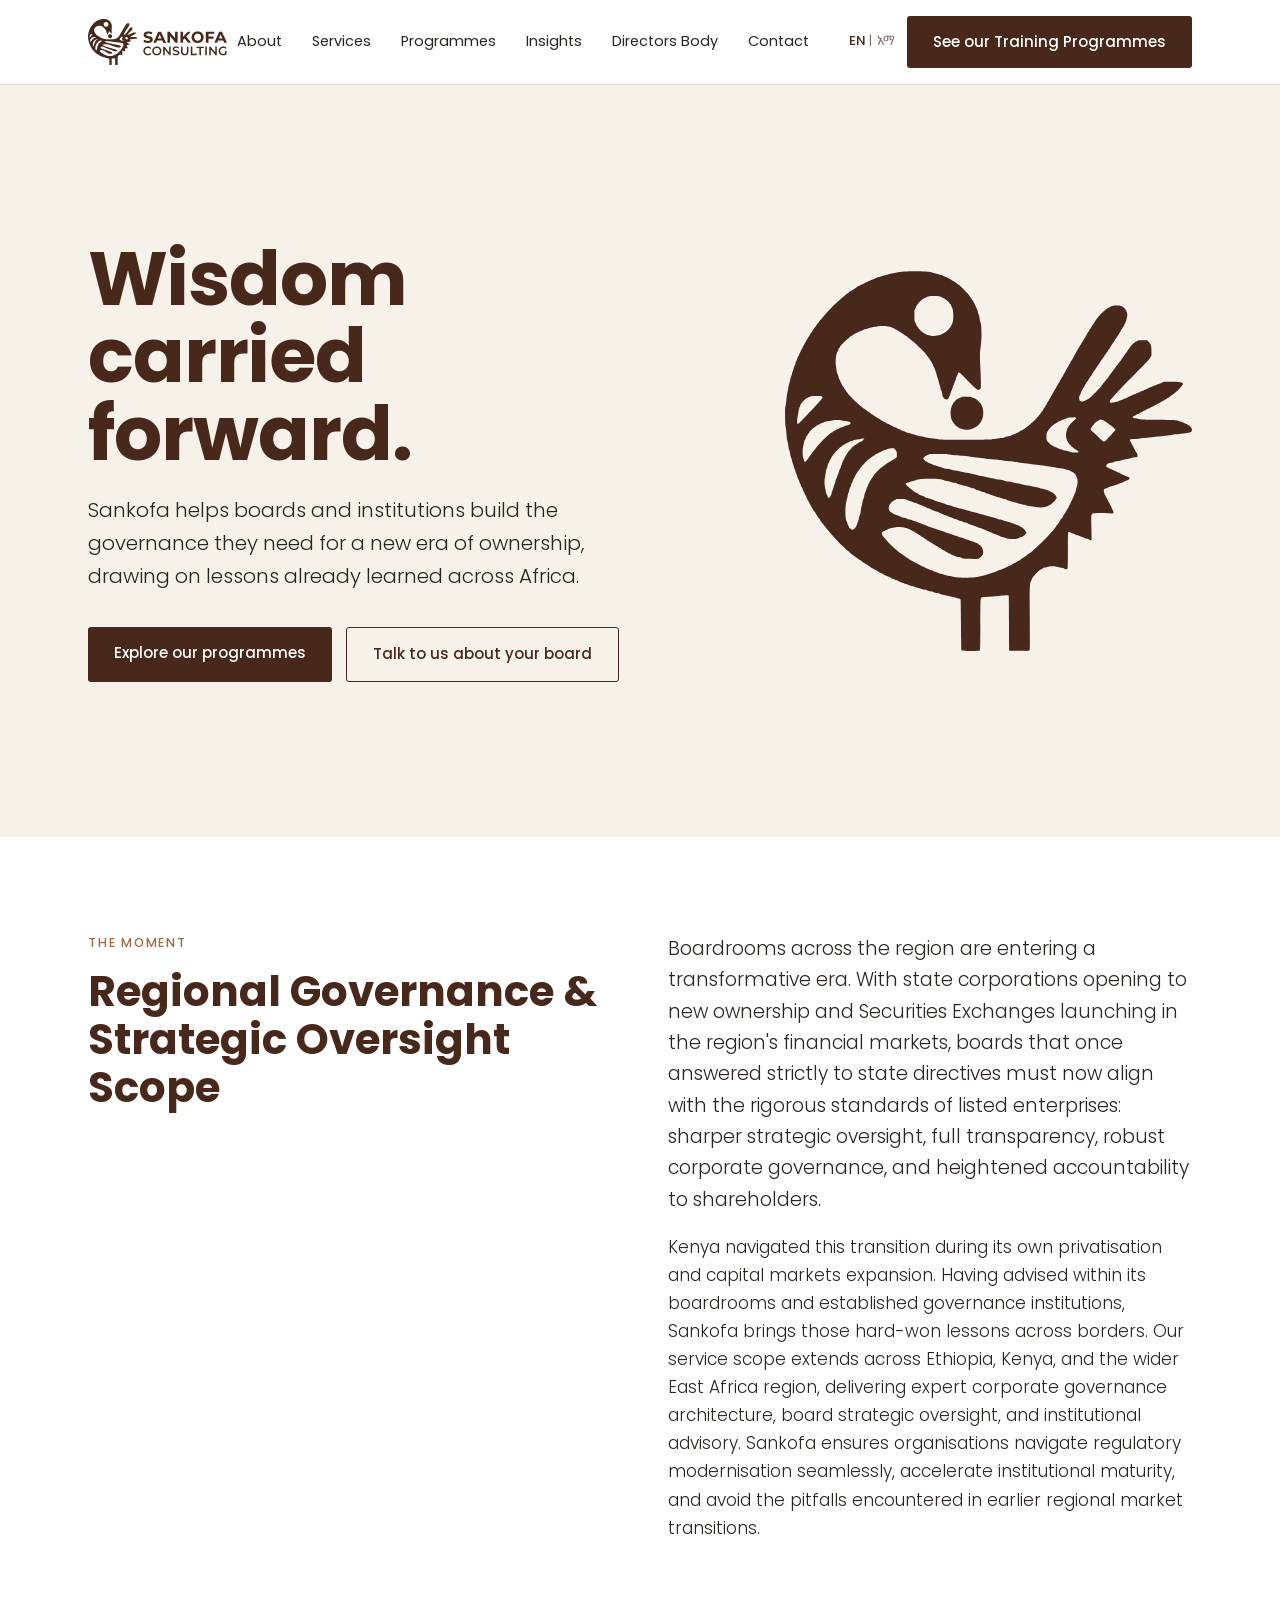
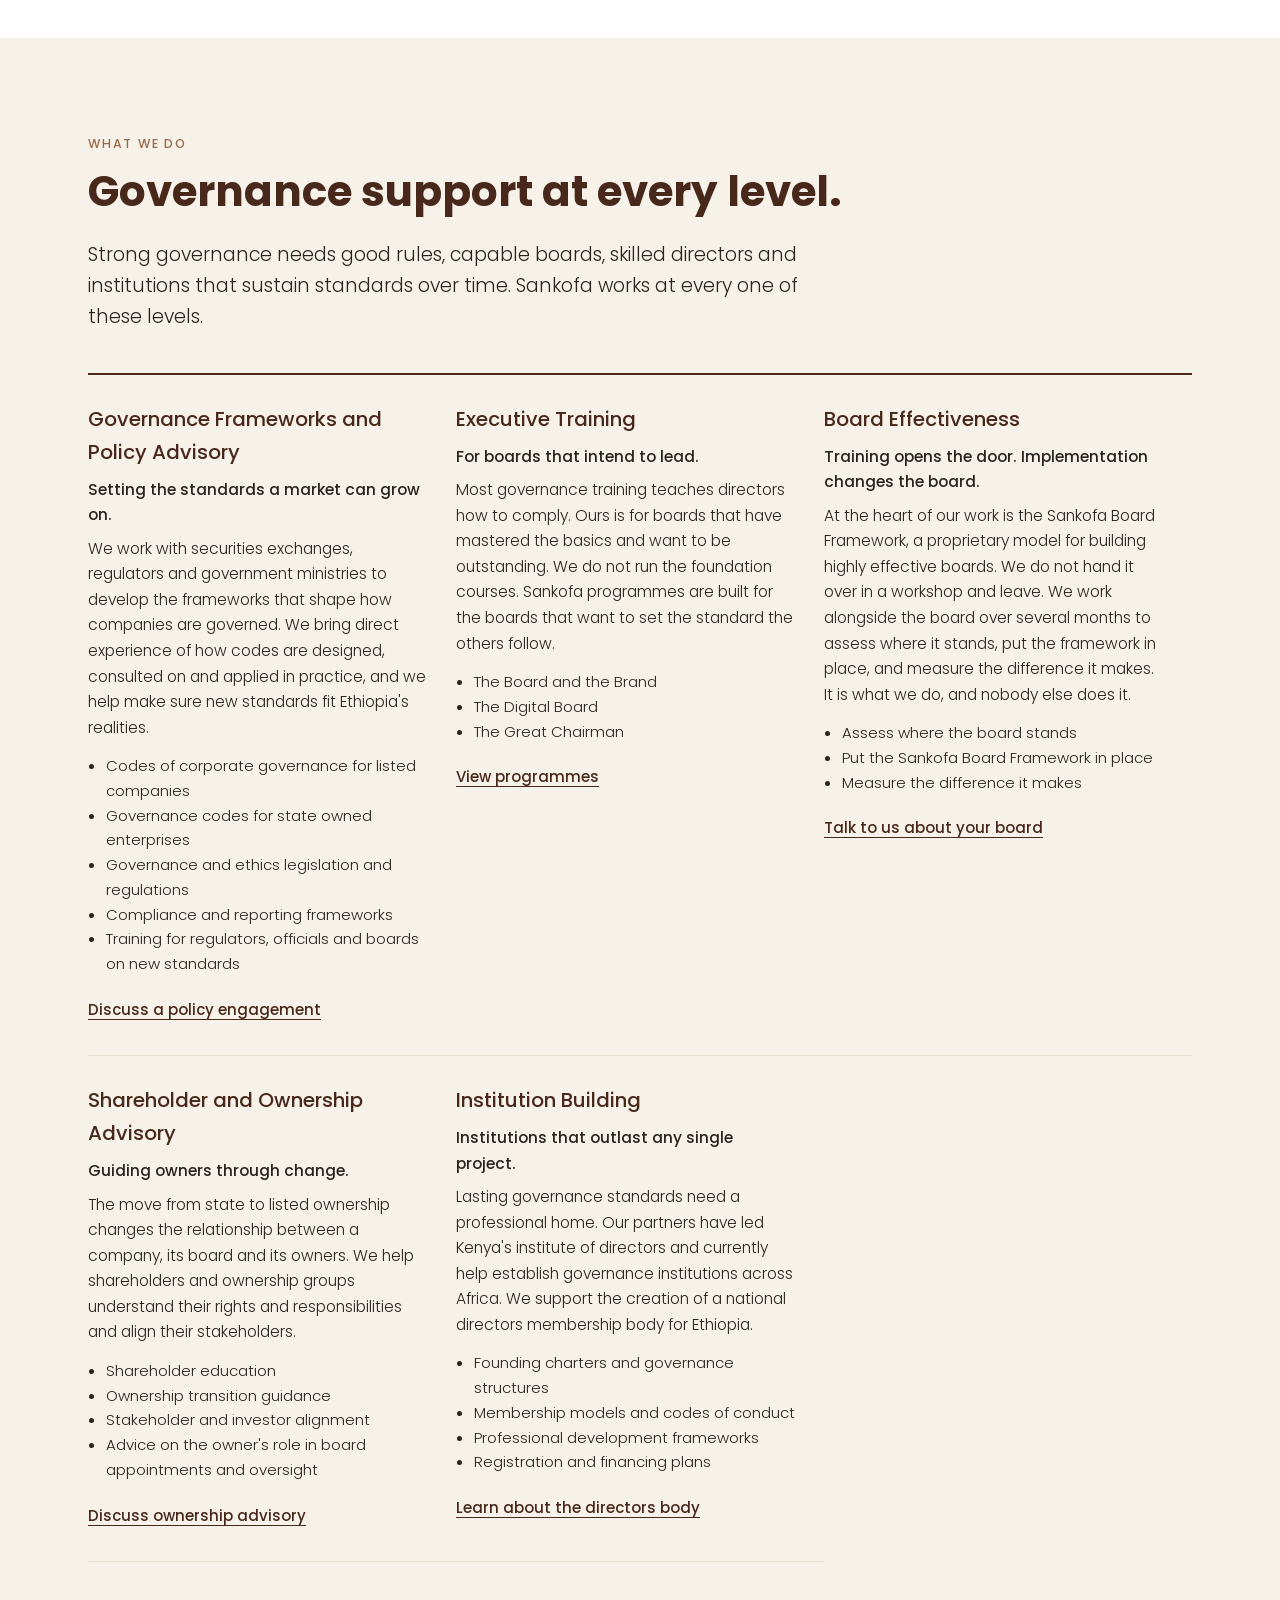
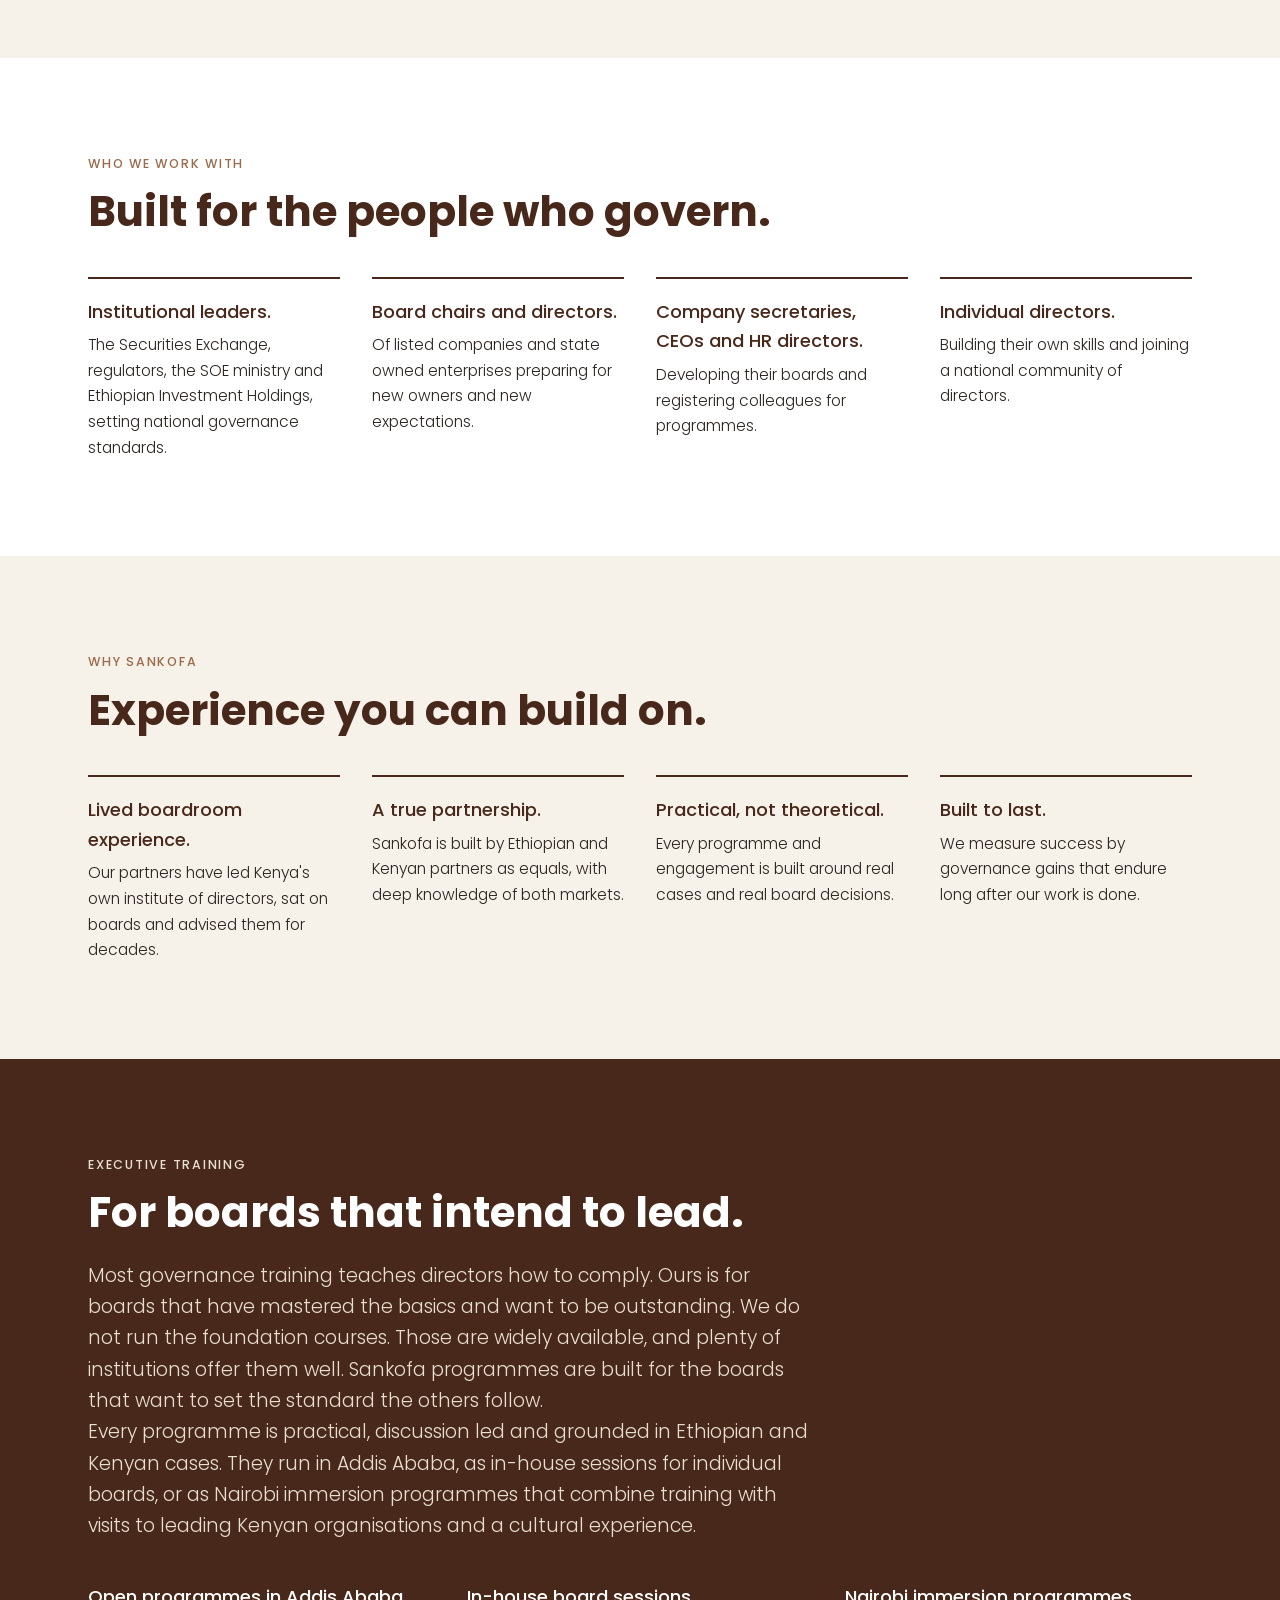
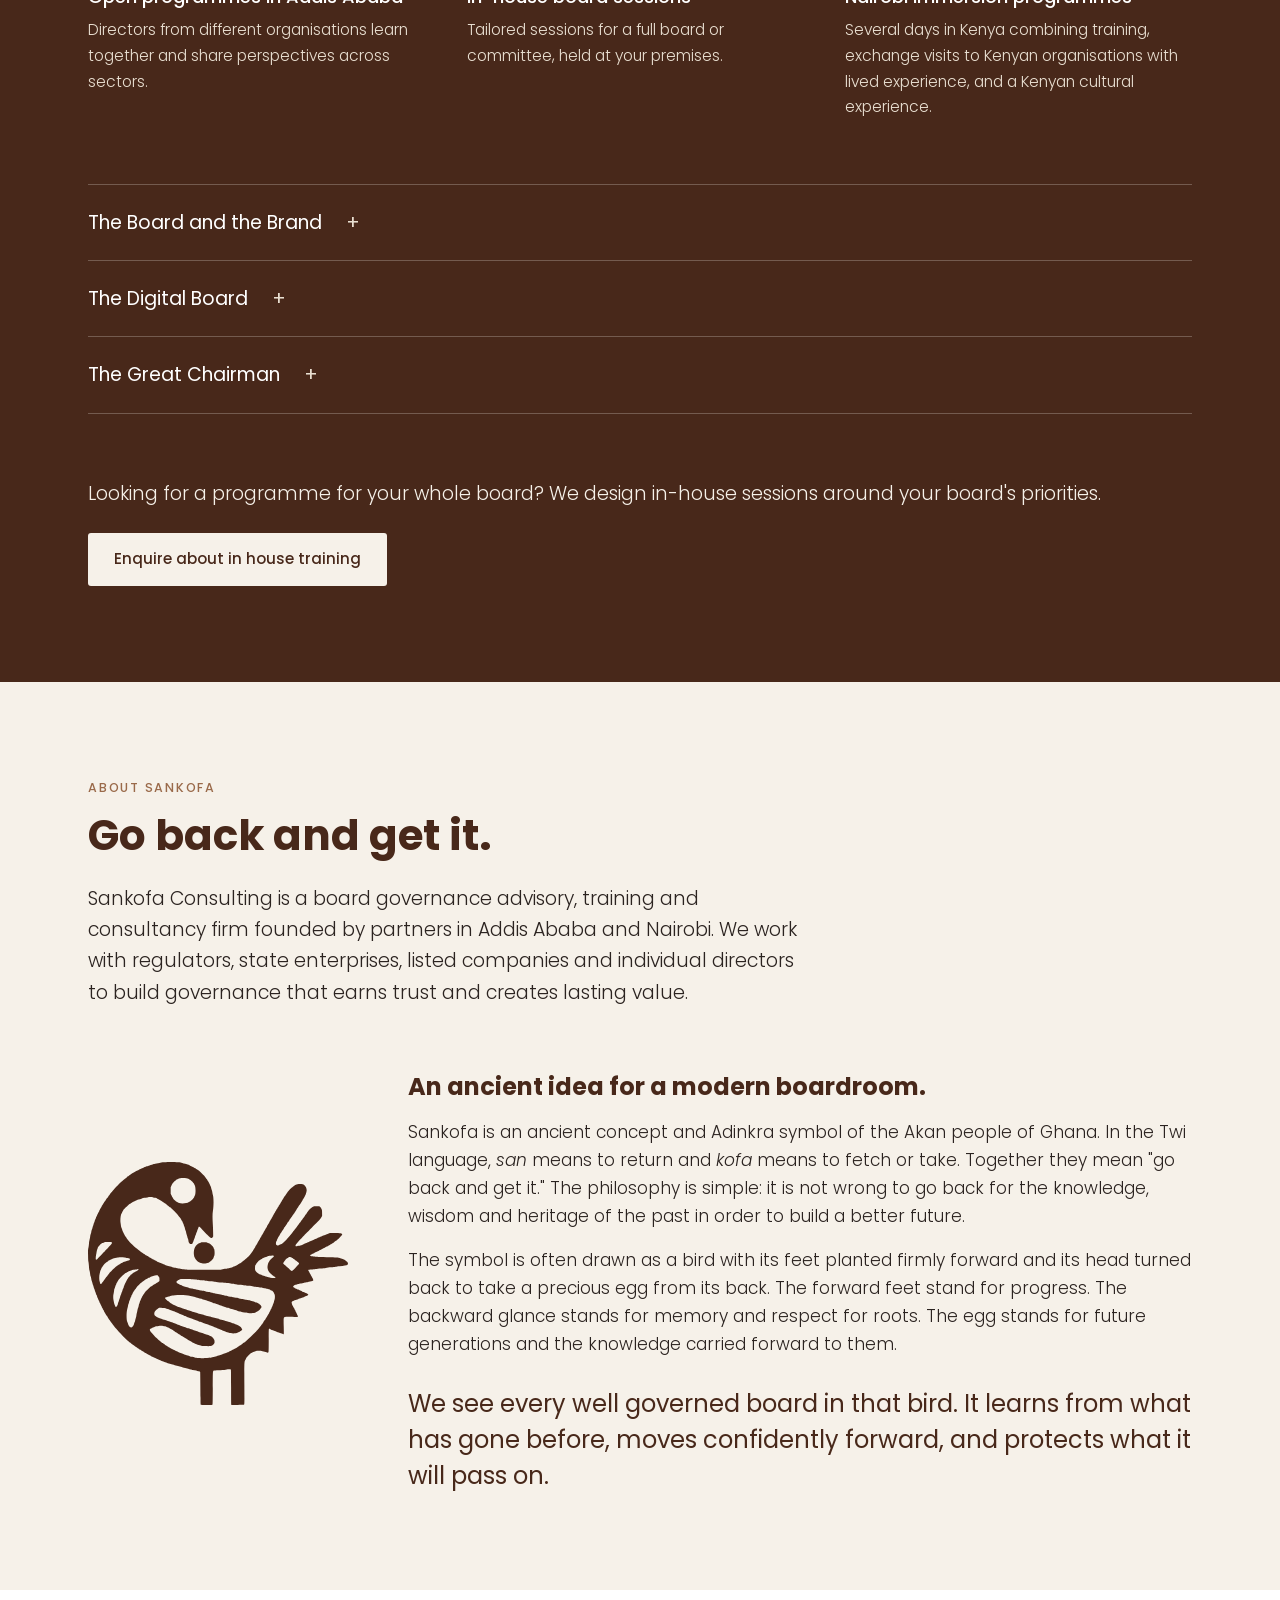
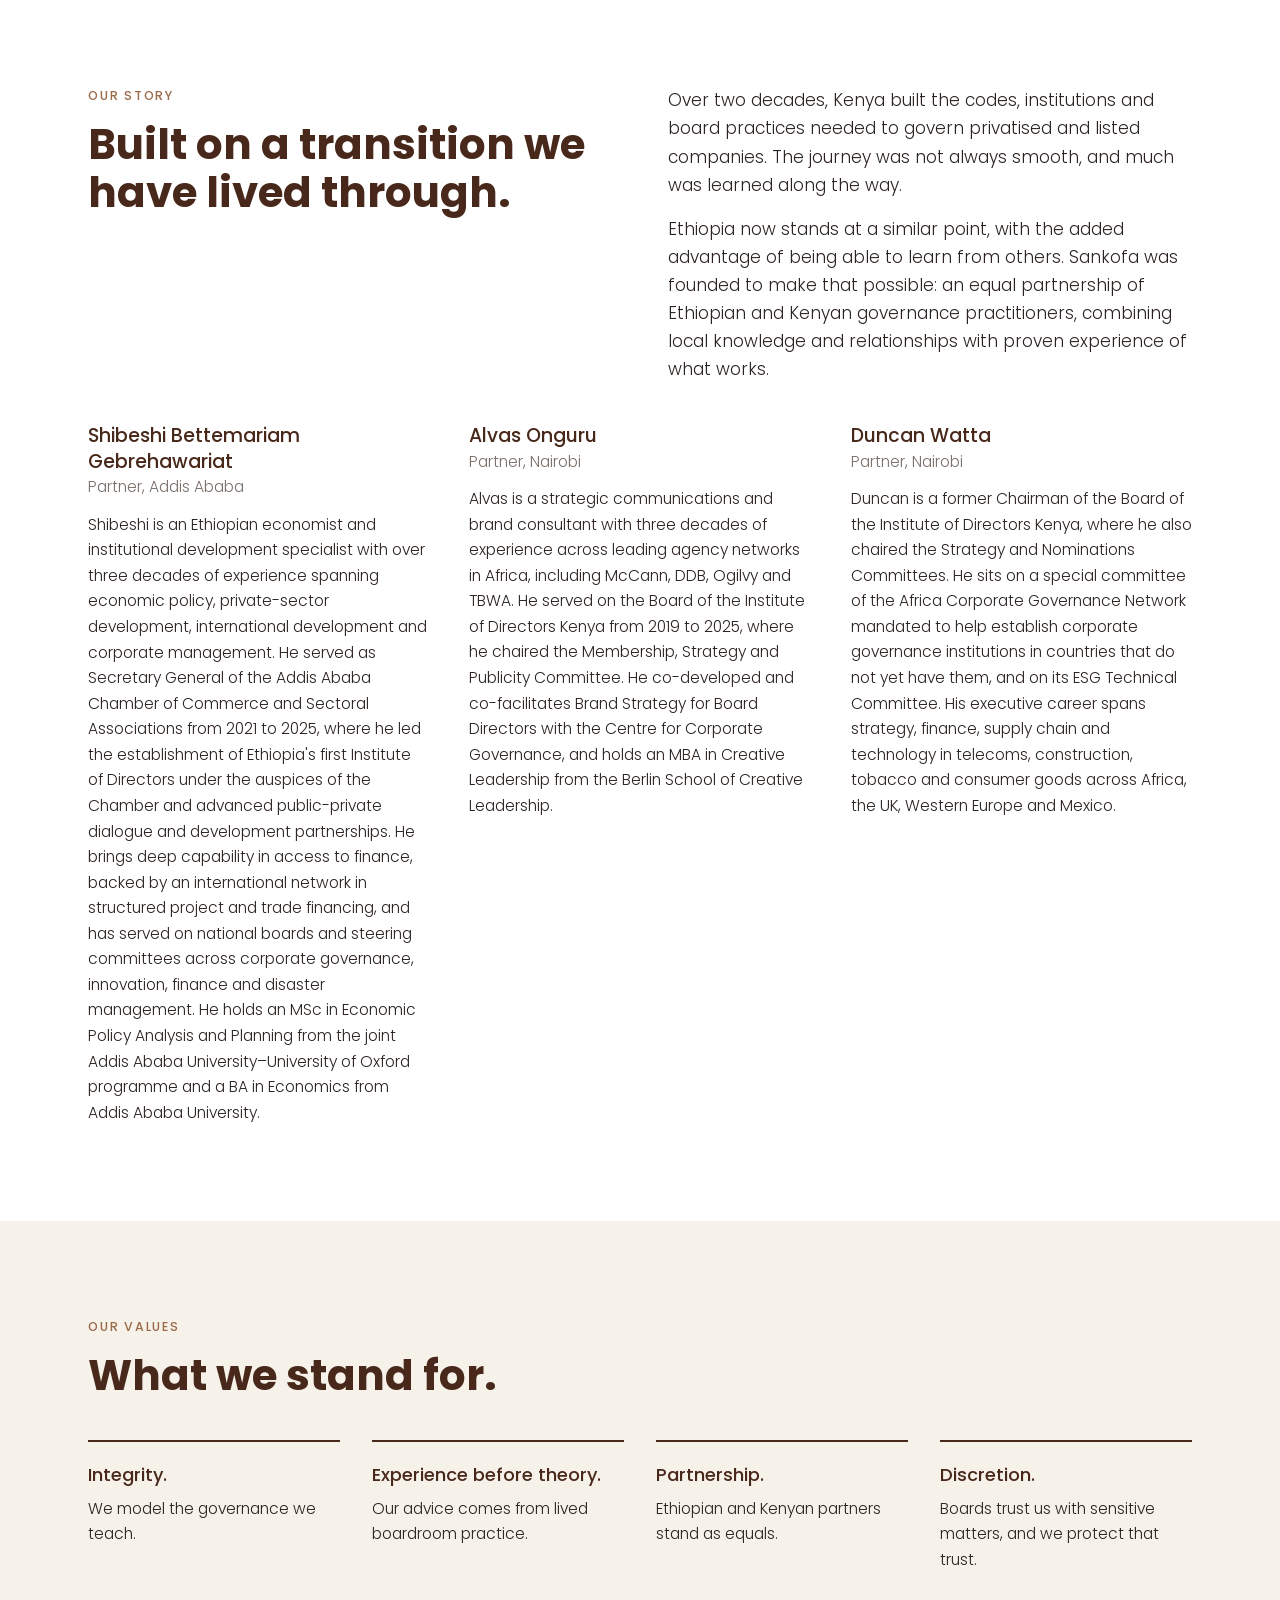
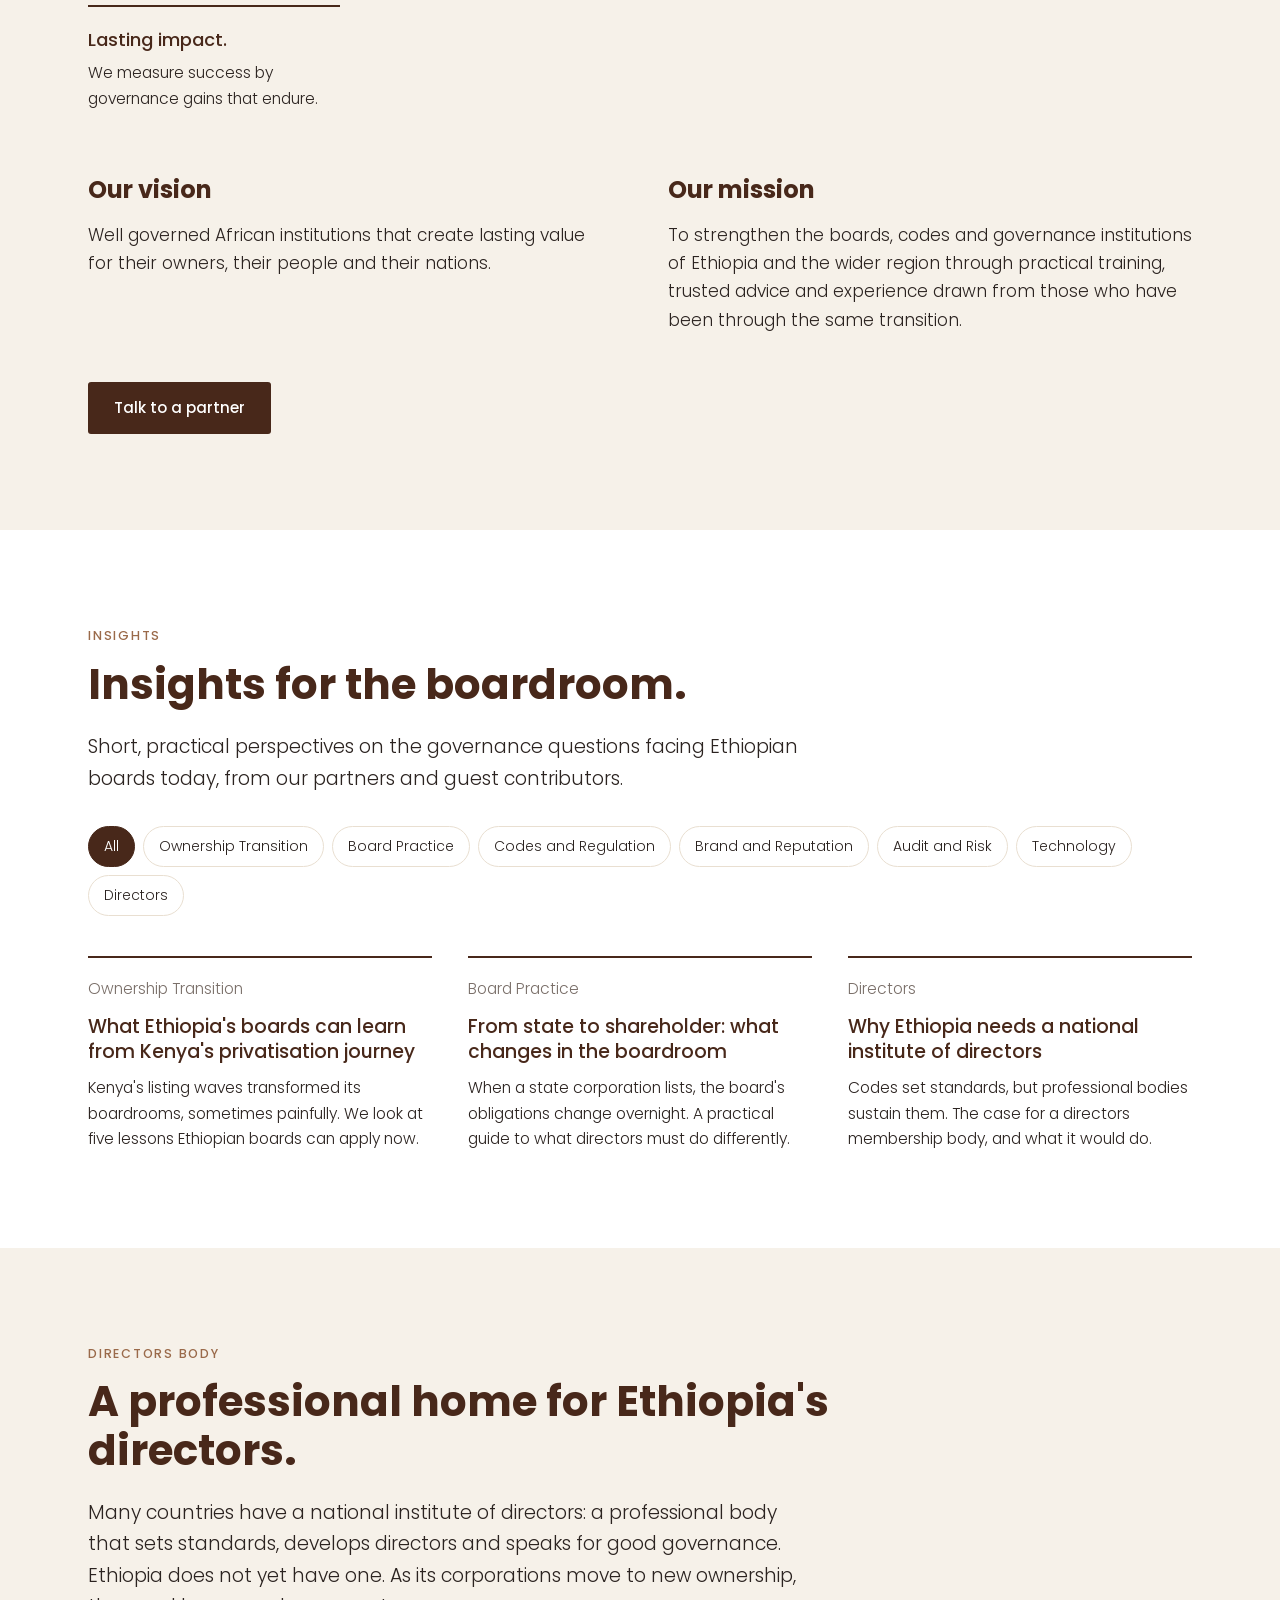
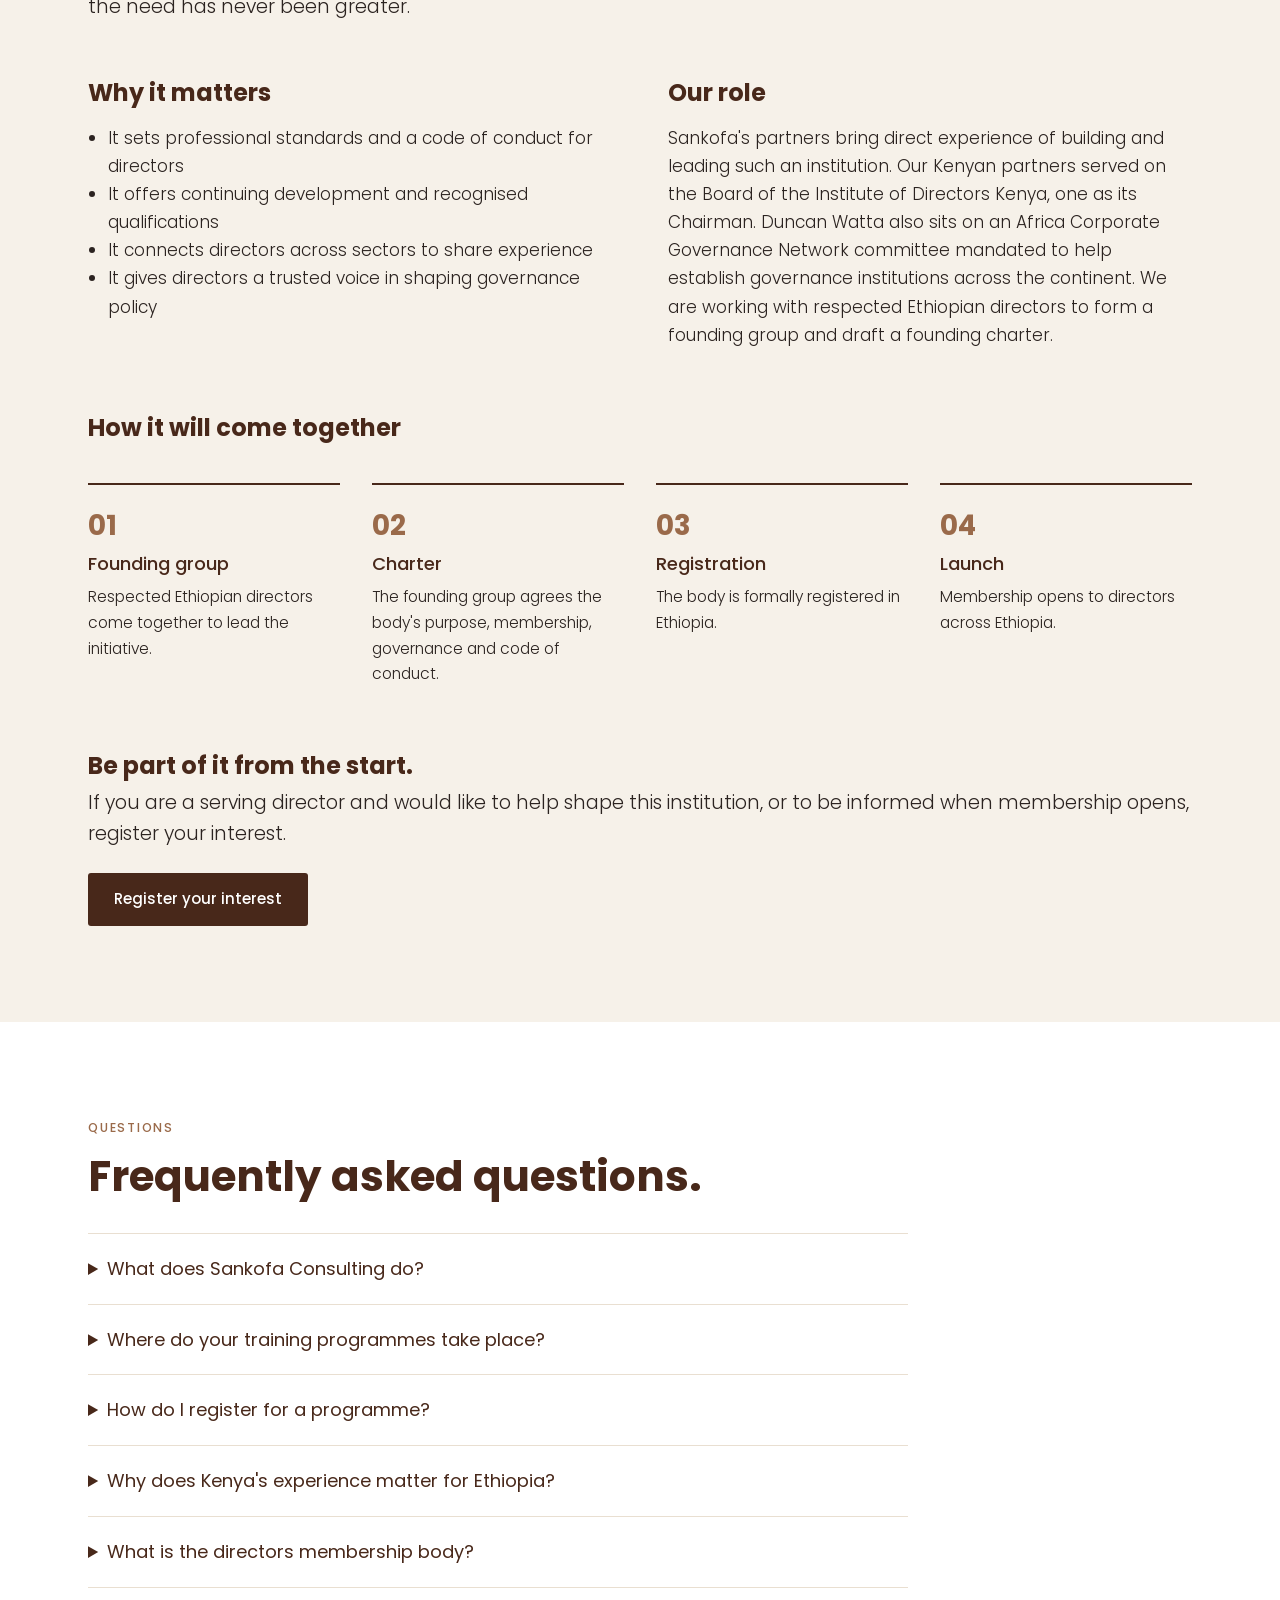
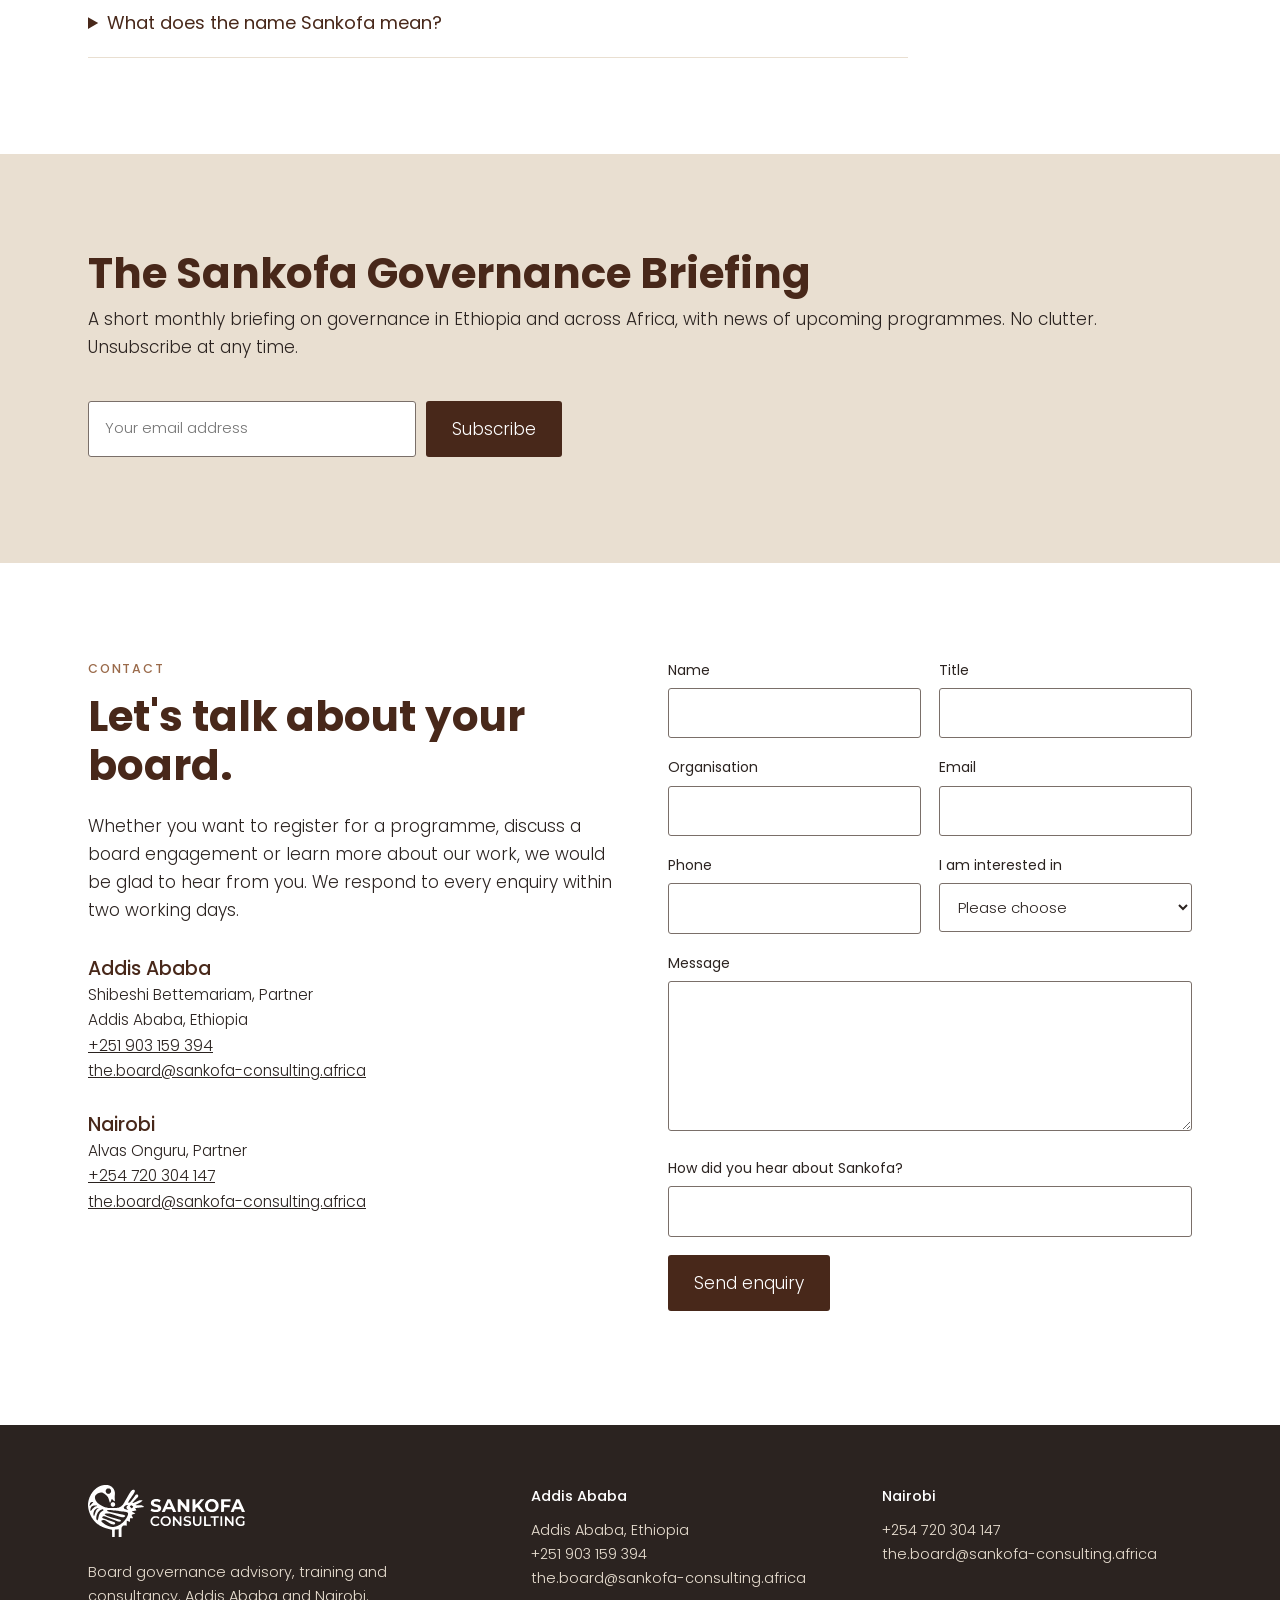
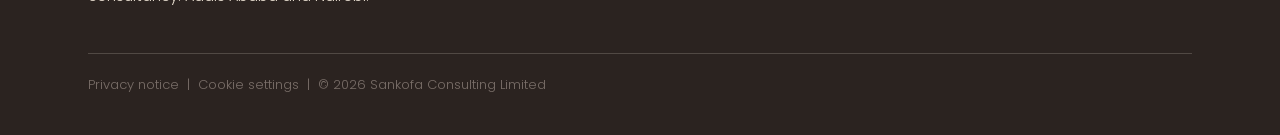
==== commit e72702be: "Added" ====
--- a/index.html
+++ b/index.html
@@ -1064,8 +1064,8 @@
                 <h3>Addis Ababa</h3>
                 <p>
                   Shibeshi Bettemariam, Partner<br />Addis Ababa, Ethiopia<br /><a
-                    href="tel:+251903102864"
-                    >+251 903 102 864</a
+                    href="tel:+251903159394"
+                    >+251 903 159 394</a
                   ><br /><a href="mailto:the.board@sankofa-consulting.africa"
                     >the.board@sankofa-consulting.africa</a
                   >
@@ -1168,8 +1168,8 @@
           <div>
             <h4>Addis Ababa</h4>
             <p>
-              Addis Ababa, Ethiopia<br /><a href="tel:+251903102864"
-                >+251 903 102 864</a
+              Addis Ababa, Ethiopia<br /><a href="tel:+251903159394"
+                >+251 903 159 394</a
               ><br /><a href="mailto:the.board@sankofa-consulting.africa"
                 >the.board@sankofa-consulting.africa</a
               >
--- a/assets/site.css
+++ b/assets/site.css
@@ -695,6 +695,25 @@
 .course-meta strong {
   color: var(--brown);
 }
+.course-price b {
+  font-weight: 500;
+  color: var(--brown);
+}
+.course-fees {
+  margin-top: 36px;
+  padding: 24px;
+  background: var(--parchment);
+  scroll-margin-top: 110px;
+  font-size: 15px;
+}
+.course-fees h3 {
+  color: var(--brown);
+  font-size: 20px;
+  font-weight: 500;
+}
+.course-fees p {
+  margin-top: 12px;
+}
 .selected-courses {
   padding: 18px;
   background: var(--parchment);
